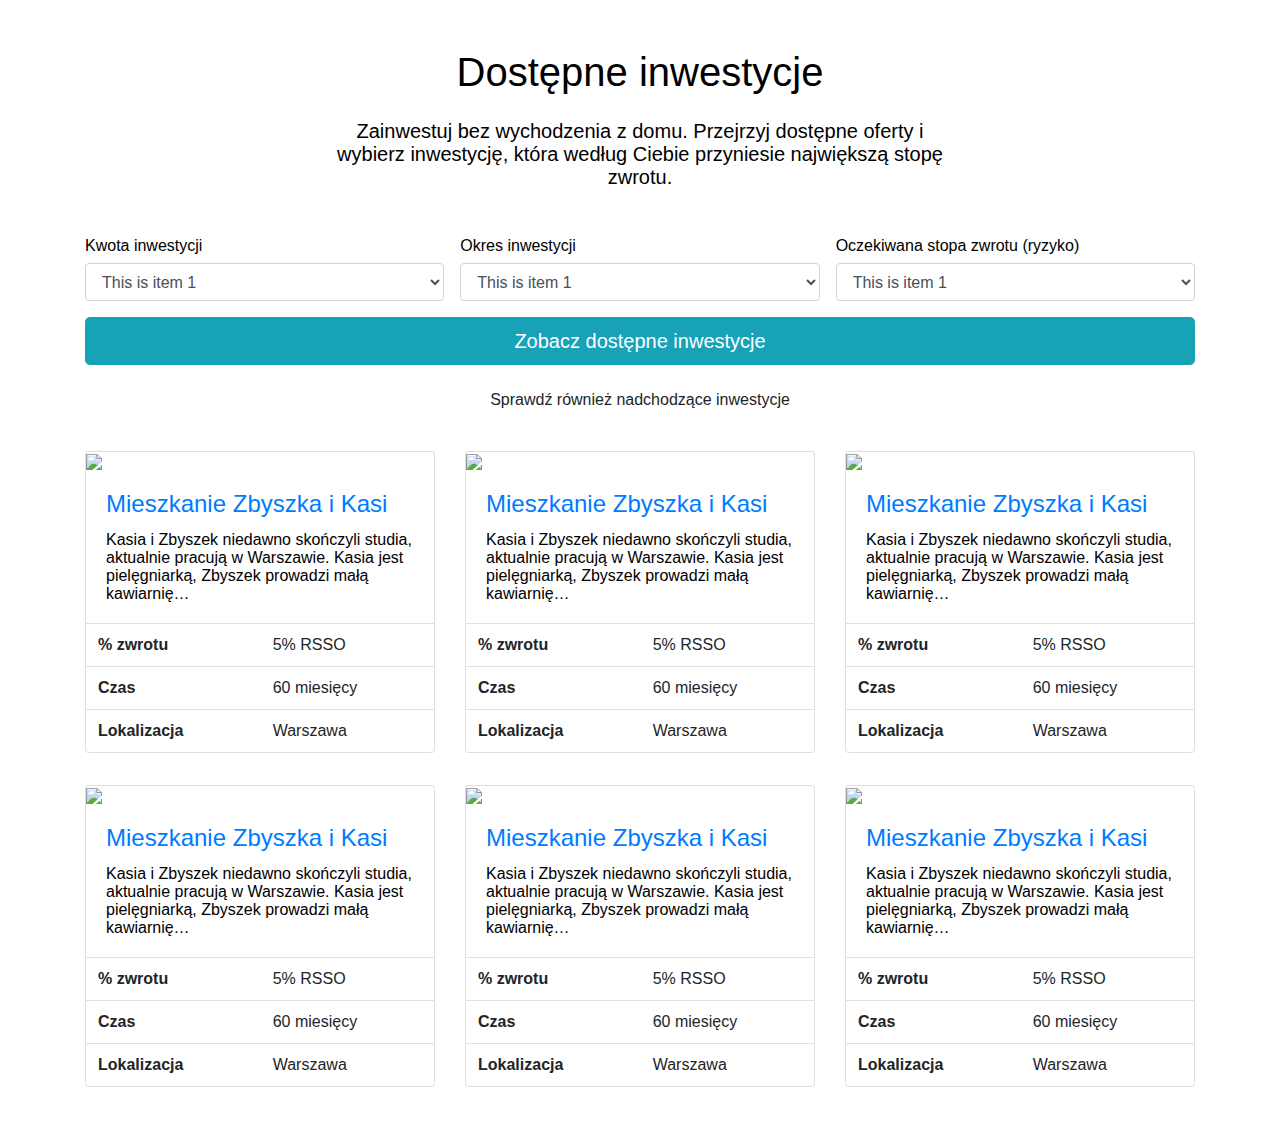
==== index.html @ d5857db8 "Update" ====
<!DOCTYPE html>
<html class="bg-light" lang="en">

<head>
    <meta charset="utf-8">
    <meta name="viewport" content="width=device-width, initial-scale=1.0, shrink-to-fit=no">
    <title>HouseMarket</title>
    <link rel="stylesheet" href="assets/bootstrap/css/bootstrap.min.css?h=53a3e8cd55575d0d4dd737bfaacb1d0a">
    <link rel="stylesheet" href="assets/fonts/fontawesome-all.min.css?h=37efe7e508357f382d0a5b2b73cd47ee">
    <link rel="stylesheet" href="assets/css/page.compiled.css?h=b4d4c89ed618af8d8d4192ed8d9b89f8">
</head>

<body class="bg-transparent m-0">
    <main>
        <div class="py-5 bg-white">
            <div class="container">
                <div class="mb-5">
                    <div class="row justify-content-center">
                        <div class="col-7">
                            <h1 class="text-center mb-4">Dostępne inwestycje</h1>
                            <p class="lead text-center mb-0">Zainwestuj bez wychodzenia z domu. Przejrzyj dostępne oferty i wybierz inwestycję, która według Ciebie przyniesie największą stopę zwrotu.<br></p>
                        </div>
                    </div>
                </div>
                <form>
                    <div class="form-row m-n2">
                        <div class="col p-2"><label>Kwota inwestycji</label><select class="form-control">
                                <optgroup label="This is a group">
                                    <option value="12" selected="">This is item 1</option>
                                    <option value="13">This is item 2</option>
                                    <option value="14">This is item 3</option>
                                </optgroup>
                            </select></div>
                        <div class="col p-2"><label>Okres inwestycji</label><select class="form-control">
                                <optgroup label="This is a group">
                                    <option value="12" selected="">This is item 1</option>
                                    <option value="13">This is item 2</option>
                                    <option value="14">This is item 3</option>
                                </optgroup>
                            </select></div>
                        <div class="col p-2"><label>Oczekiwana stopa zwrotu (ryzyko)</label><select class="form-control">
                                <optgroup label="This is a group">
                                    <option value="12" selected="">This is item 1</option>
                                    <option value="13">This is item 2</option>
                                    <option value="14">This is item 3</option>
                                </optgroup>
                            </select></div>
                        <div class="col-12 p-2"><button class="btn btn-info btn-block btn-lg" type="button">Zobacz dostępne inwestycje</button></div>
                        <div class="col-12 p-2"><button class="btn btn-block" type="button">Sprawdź również nadchodzące inwestycje</button></div>
                    </div>
                </form>
                <div class="mt-4">
                    <div class="row my-n3">
                        <div class="col-4 py-3">
                            <div class="card">
                                <div><img class="img-fluid" src="https://housemarket.com.pl/wp-content/uploads/2022/03/pexels-vecislavas-popa-1571453-scaled.jpg"></div>
                                <div class="card-body">
                                    <h4 class="card-title"><a href="content.html">Mieszkanie Zbyszka i Kasi</a></h4>
                                    <p class="card-text">Kasia i Zbyszek niedawno skończyli studia, aktualnie pracują w Warszawie. Kasia jest pielęgniarką, Zbyszek prowadzi małą kawiarnię…<br></p>
                                </div>
                                <div>
                                    <table class="table mb-0">
                                        <tbody>
                                            <tr>
                                                <th>% zwrotu</th>
                                                <td>5% RSSO</td>
                                            </tr>
                                            <tr>
                                                <th>Czas</th>
                                                <td>60 miesięcy</td>
                                            </tr>
                                            <tr>
                                                <th>Lokalizacja</th>
                                                <td>Warszawa</td>
                                            </tr>
                                        </tbody>
                                    </table>
                                </div>
                            </div>
                        </div>
                        <div class="col-4 py-3">
                            <div class="card">
                                <div><img class="img-fluid" src="https://housemarket.com.pl/wp-content/uploads/2022/03/pexels-vecislavas-popa-1571453-scaled.jpg"></div>
                                <div class="card-body">
                                    <h4 class="card-title"><a href="content.html">Mieszkanie Zbyszka i Kasi</a></h4>
                                    <p class="card-text">Kasia i Zbyszek niedawno skończyli studia, aktualnie pracują w Warszawie. Kasia jest pielęgniarką, Zbyszek prowadzi małą kawiarnię…<br></p>
                                </div>
                                <div>
                                    <table class="table mb-0">
                                        <tbody>
                                            <tr>
                                                <th>% zwrotu</th>
                                                <td>5% RSSO</td>
                                            </tr>
                                            <tr>
                                                <th>Czas</th>
                                                <td>60 miesięcy</td>
                                            </tr>
                                            <tr>
                                                <th>Lokalizacja</th>
                                                <td>Warszawa</td>
                                            </tr>
                                        </tbody>
                                    </table>
                                </div>
                            </div>
                        </div>
                        <div class="col-4 py-3">
                            <div class="card">
                                <div><img class="img-fluid" src="https://housemarket.com.pl/wp-content/uploads/2022/03/pexels-vecislavas-popa-1571453-scaled.jpg"></div>
                                <div class="card-body">
                                    <h4 class="card-title"><a href="content.html">Mieszkanie Zbyszka i Kasi</a></h4>
                                    <p class="card-text">Kasia i Zbyszek niedawno skończyli studia, aktualnie pracują w Warszawie. Kasia jest pielęgniarką, Zbyszek prowadzi małą kawiarnię…<br></p>
                                </div>
                                <div>
                                    <table class="table mb-0">
                                        <tbody>
                                            <tr>
                                                <th>% zwrotu</th>
                                                <td>5% RSSO</td>
                                            </tr>
                                            <tr>
                                                <th>Czas</th>
                                                <td>60 miesięcy</td>
                                            </tr>
                                            <tr>
                                                <th>Lokalizacja</th>
                                                <td>Warszawa</td>
                                            </tr>
                                        </tbody>
                                    </table>
                                </div>
                            </div>
                        </div>
                        <div class="col-4 py-3">
                            <div class="card">
                                <div><img class="img-fluid" src="https://housemarket.com.pl/wp-content/uploads/2022/03/pexels-vecislavas-popa-1571453-scaled.jpg"></div>
                                <div class="card-body">
                                    <h4 class="card-title"><a href="content.html">Mieszkanie Zbyszka i Kasi</a></h4>
                                    <p class="card-text">Kasia i Zbyszek niedawno skończyli studia, aktualnie pracują w Warszawie. Kasia jest pielęgniarką, Zbyszek prowadzi małą kawiarnię…<br></p>
                                </div>
                                <div>
                                    <table class="table mb-0">
                                        <tbody>
                                            <tr>
                                                <th>% zwrotu</th>
                                                <td>5% RSSO</td>
                                            </tr>
                                            <tr>
                                                <th>Czas</th>
                                                <td>60 miesięcy</td>
                                            </tr>
                                            <tr>
                                                <th>Lokalizacja</th>
                                                <td>Warszawa</td>
                                            </tr>
                                        </tbody>
                                    </table>
                                </div>
                            </div>
                        </div>
                        <div class="col-4 py-3">
                            <div class="card">
                                <div><img class="img-fluid" src="https://housemarket.com.pl/wp-content/uploads/2022/03/pexels-vecislavas-popa-1571453-scaled.jpg"></div>
                                <div class="card-body">
                                    <h4 class="card-title"><a href="content.html">Mieszkanie Zbyszka i Kasi</a></h4>
                                    <p class="card-text">Kasia i Zbyszek niedawno skończyli studia, aktualnie pracują w Warszawie. Kasia jest pielęgniarką, Zbyszek prowadzi małą kawiarnię…<br></p>
                                </div>
                                <div>
                                    <table class="table mb-0">
                                        <tbody>
                                            <tr>
                                                <th>% zwrotu</th>
                                                <td>5% RSSO</td>
                                            </tr>
                                            <tr>
                                                <th>Czas</th>
                                                <td>60 miesięcy</td>
                                            </tr>
                                            <tr>
                                                <th>Lokalizacja</th>
                                                <td>Warszawa</td>
                                            </tr>
                                        </tbody>
                                    </table>
                                </div>
                            </div>
                        </div>
                        <div class="col-4 py-3">
                            <div class="card">
                                <div><img class="img-fluid" src="https://housemarket.com.pl/wp-content/uploads/2022/03/pexels-vecislavas-popa-1571453-scaled.jpg"></div>
                                <div class="card-body">
                                    <h4 class="card-title"><a href="content.html">Mieszkanie Zbyszka i Kasi</a></h4>
                                    <p class="card-text">Kasia i Zbyszek niedawno skończyli studia, aktualnie pracują w Warszawie. Kasia jest pielęgniarką, Zbyszek prowadzi małą kawiarnię…<br></p>
                                </div>
                                <div>
                                    <table class="table mb-0">
                                        <tbody>
                                            <tr>
                                                <th>% zwrotu</th>
                                                <td>5% RSSO</td>
                                            </tr>
                                            <tr>
                                                <th>Czas</th>
                                                <td>60 miesięcy</td>
                                            </tr>
                                            <tr>
                                                <th>Lokalizacja</th>
                                                <td>Warszawa</td>
                                            </tr>
                                        </tbody>
                                    </table>
                                </div>
                            </div>
                        </div>
                    </div>
                </div>
            </div>
        </div>
    </main>
    <script src="assets/js/jquery.min.js?h=84e399b8f2181ccd73394fdeddff1638"></script>
    <script src="assets/bootstrap/js/bootstrap.min.js?h=2504f2315ca47ea4d62e67e20a5551d7"></script>
</body>

</html>
---- assets/css/page.compiled.css ----
body {
  font-family: Nunito, sans-serif;
  background: white;
}

h1, h2, h3, h4, h5, h6,
.h1, .h2, .h3, .h4, .h5, .h6 {
  font-family: Rubik, sans-serif;
}
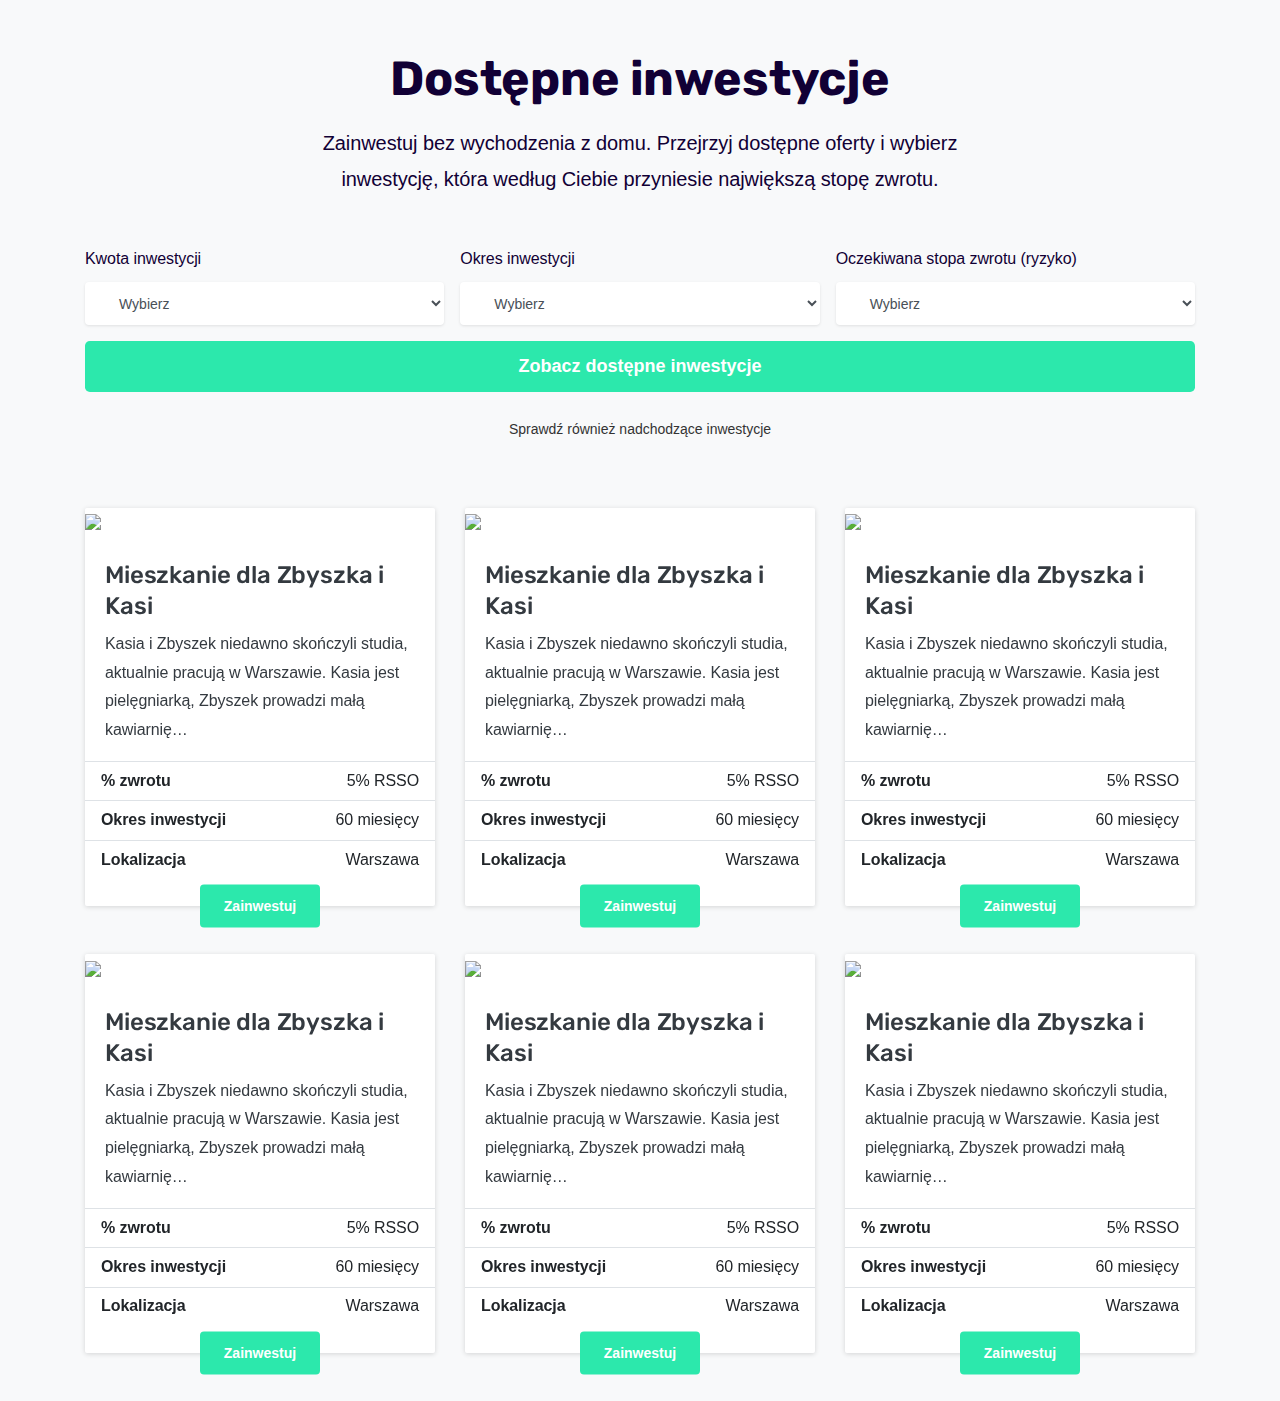
==== commit 19a3e547: "Update" ====
--- a/index.html
+++ b/index.html
@@ -6,210 +6,230 @@
     <meta name="viewport" content="width=device-width, initial-scale=1.0, shrink-to-fit=no">
     <title>HouseMarket</title>
     <link rel="stylesheet" href="assets/bootstrap/css/bootstrap.min.css?h=53a3e8cd55575d0d4dd737bfaacb1d0a">
+    <link rel="stylesheet" href="https://fonts.googleapis.com/css?family=Rubik:300,300i,400,400i,500,500i,600,600i,700,700i,800,800i,900,900i&amp;subset=latin-ext&amp;display=swap">
     <link rel="stylesheet" href="assets/fonts/fontawesome-all.min.css?h=37efe7e508357f382d0a5b2b73cd47ee">
+    <link rel="stylesheet" href="https://cdn.jsdelivr.net/npm/select2@4.1.0-rc.0/dist/css/select2.min.css">
+    <link rel="stylesheet" href="assets/css/overrides/select2.compiled.css?h=7a6507aa6169f1d8ff97fda0ec002e79">
     <link rel="stylesheet" href="assets/css/page.compiled.css?h=b4d4c89ed618af8d8d4192ed8d9b89f8">
+    <link rel="stylesheet" href="assets/css/pix-essentials-style-2.css?h=0f85f0551386c3fada2c430e18542e4b">
 </head>
 
 <body class="bg-transparent m-0">
     <main>
-        <div class="py-5 bg-white">
+        <div class="bg-light py-5">
             <div class="container">
                 <div class="mb-5">
                     <div class="row justify-content-center">
                         <div class="col-7">
-                            <h1 class="text-center mb-4">Dostępne inwestycje</h1>
+                            <h2 class="text-center mb-3"><strong>Dostępne inwestycje</strong></h2>
                             <p class="lead text-center mb-0">Zainwestuj bez wychodzenia z domu. Przejrzyj dostępne oferty i wybierz inwestycję, która według Ciebie przyniesie największą stopę zwrotu.<br></p>
                         </div>
                     </div>
                 </div>
                 <form>
                     <div class="form-row m-n2">
-                        <div class="col p-2"><label>Kwota inwestycji</label><select class="form-control">
-                                <optgroup label="This is a group">
-                                    <option value="12" selected="">This is item 1</option>
-                                    <option value="13">This is item 2</option>
-                                    <option value="14">This is item 3</option>
-                                </optgroup>
+                        <div class="col p-2"><label>Kwota inwestycji</label><select class="form-control select2">
+                                <option value="">Wybierz</option>
+                                <option value="do-1000">Do 1000 PLN</option>
+                                <option value="do-10000">Do 10.000 PLN</option>
+                                <option value="do-100000">Do 100.000 PLN</option>
+                                <option value="nad-100000">Powyżej 100.000 PLN</option>
                             </select></div>
-                        <div class="col p-2"><label>Okres inwestycji</label><select class="form-control">
-                                <optgroup label="This is a group">
-                                    <option value="12" selected="">This is item 1</option>
-                                    <option value="13">This is item 2</option>
-                                    <option value="14">This is item 3</option>
-                                </optgroup>
+                        <div class="col p-2"><label>Okres inwestycji</label><select class="form-control select2">
+                                <option value="">Wybierz</option>
+                                <option value="0.5">Do pół roku</option>
+                                <option value="">Do 2 lat</option>
+                                <option value="5">Do 5 lat</option>
                             </select></div>
-                        <div class="col p-2"><label>Oczekiwana stopa zwrotu (ryzyko)</label><select class="form-control">
-                                <optgroup label="This is a group">
-                                    <option value="12" selected="">This is item 1</option>
-                                    <option value="13">This is item 2</option>
-                                    <option value="14">This is item 3</option>
-                                </optgroup>
+                        <div class="col p-2"><label>Oczekiwana stopa zwrotu (ryzyko)</label><select class="form-control select2">
+                                <option value="">Wybierz</option>
+                                <option value="2">~ 2% RSSO niskie ryzyko</option>
+                                <option value="5">~ 5% RSSO średnie ryzyko</option>
+                                <option value="">~ 10% + RSSO wysokie ryzyko</option>
                             </select></div>
-                        <div class="col-12 p-2"><button class="btn btn-info btn-block btn-lg" type="button">Zobacz dostępne inwestycje</button></div>
-                        <div class="col-12 p-2"><button class="btn btn-block" type="button">Sprawdź również nadchodzące inwestycje</button></div>
+                        <div class="col-12 p-2"><button class="btn btn-primary btn-block btn-lg" type="button"><strong>Zobacz dostępne inwestycje</strong></button></div>
+                        <div class="col-12 p-2"><button class="btn btn-link btn-block" type="button">Sprawdź również nadchodzące inwestycje</button></div>
                     </div>
                 </form>
-                <div class="mt-4">
-                    <div class="row my-n3">
-                        <div class="col-4 py-3">
-                            <div class="card">
-                                <div><img class="img-fluid" src="https://housemarket.com.pl/wp-content/uploads/2022/03/pexels-vecislavas-popa-1571453-scaled.jpg"></div>
-                                <div class="card-body">
-                                    <h4 class="card-title"><a href="content.html">Mieszkanie Zbyszka i Kasi</a></h4>
-                                    <p class="card-text">Kasia i Zbyszek niedawno skończyli studia, aktualnie pracują w Warszawie. Kasia jest pielęgniarką, Zbyszek prowadzi małą kawiarnię…<br></p>
-                                </div>
-                                <div>
-                                    <table class="table mb-0">
-                                        <tbody>
-                                            <tr>
-                                                <th>% zwrotu</th>
-                                                <td>5% RSSO</td>
-                                            </tr>
-                                            <tr>
-                                                <th>Czas</th>
-                                                <td>60 miesięcy</td>
-                                            </tr>
-                                            <tr>
-                                                <th>Lokalizacja</th>
-                                                <td>Warszawa</td>
-                                            </tr>
-                                        </tbody>
-                                    </table>
-                                </div>
-                            </div>
-                        </div>
-                        <div class="col-4 py-3">
-                            <div class="card">
-                                <div><img class="img-fluid" src="https://housemarket.com.pl/wp-content/uploads/2022/03/pexels-vecislavas-popa-1571453-scaled.jpg"></div>
-                                <div class="card-body">
-                                    <h4 class="card-title"><a href="content.html">Mieszkanie Zbyszka i Kasi</a></h4>
-                                    <p class="card-text">Kasia i Zbyszek niedawno skończyli studia, aktualnie pracują w Warszawie. Kasia jest pielęgniarką, Zbyszek prowadzi małą kawiarnię…<br></p>
-                                </div>
-                                <div>
-                                    <table class="table mb-0">
-                                        <tbody>
-                                            <tr>
-                                                <th>% zwrotu</th>
-                                                <td>5% RSSO</td>
-                                            </tr>
-                                            <tr>
-                                                <th>Czas</th>
-                                                <td>60 miesięcy</td>
-                                            </tr>
-                                            <tr>
-                                                <th>Lokalizacja</th>
-                                                <td>Warszawa</td>
-                                            </tr>
-                                        </tbody>
-                                    </table>
-                                </div>
-                            </div>
-                        </div>
-                        <div class="col-4 py-3">
-                            <div class="card">
-                                <div><img class="img-fluid" src="https://housemarket.com.pl/wp-content/uploads/2022/03/pexels-vecislavas-popa-1571453-scaled.jpg"></div>
-                                <div class="card-body">
-                                    <h4 class="card-title"><a href="content.html">Mieszkanie Zbyszka i Kasi</a></h4>
-                                    <p class="card-text">Kasia i Zbyszek niedawno skończyli studia, aktualnie pracują w Warszawie. Kasia jest pielęgniarką, Zbyszek prowadzi małą kawiarnię…<br></p>
-                                </div>
-                                <div>
-                                    <table class="table mb-0">
-                                        <tbody>
-                                            <tr>
-                                                <th>% zwrotu</th>
-                                                <td>5% RSSO</td>
-                                            </tr>
-                                            <tr>
-                                                <th>Czas</th>
-                                                <td>60 miesięcy</td>
-                                            </tr>
-                                            <tr>
-                                                <th>Lokalizacja</th>
-                                                <td>Warszawa</td>
-                                            </tr>
-                                        </tbody>
-                                    </table>
-                                </div>
-                            </div>
-                        </div>
-                        <div class="col-4 py-3">
-                            <div class="card">
-                                <div><img class="img-fluid" src="https://housemarket.com.pl/wp-content/uploads/2022/03/pexels-vecislavas-popa-1571453-scaled.jpg"></div>
-                                <div class="card-body">
-                                    <h4 class="card-title"><a href="content.html">Mieszkanie Zbyszka i Kasi</a></h4>
-                                    <p class="card-text">Kasia i Zbyszek niedawno skończyli studia, aktualnie pracują w Warszawie. Kasia jest pielęgniarką, Zbyszek prowadzi małą kawiarnię…<br></p>
-                                </div>
-                                <div>
-                                    <table class="table mb-0">
-                                        <tbody>
-                                            <tr>
-                                                <th>% zwrotu</th>
-                                                <td>5% RSSO</td>
-                                            </tr>
-                                            <tr>
-                                                <th>Czas</th>
-                                                <td>60 miesięcy</td>
-                                            </tr>
-                                            <tr>
-                                                <th>Lokalizacja</th>
-                                                <td>Warszawa</td>
-                                            </tr>
-                                        </tbody>
-                                    </table>
-                                </div>
-                            </div>
-                        </div>
-                        <div class="col-4 py-3">
-                            <div class="card">
-                                <div><img class="img-fluid" src="https://housemarket.com.pl/wp-content/uploads/2022/03/pexels-vecislavas-popa-1571453-scaled.jpg"></div>
-                                <div class="card-body">
-                                    <h4 class="card-title"><a href="content.html">Mieszkanie Zbyszka i Kasi</a></h4>
-                                    <p class="card-text">Kasia i Zbyszek niedawno skończyli studia, aktualnie pracują w Warszawie. Kasia jest pielęgniarką, Zbyszek prowadzi małą kawiarnię…<br></p>
-                                </div>
-                                <div>
-                                    <table class="table mb-0">
-                                        <tbody>
-                                            <tr>
-                                                <th>% zwrotu</th>
-                                                <td>5% RSSO</td>
-                                            </tr>
-                                            <tr>
-                                                <th>Czas</th>
-                                                <td>60 miesięcy</td>
-                                            </tr>
-                                            <tr>
-                                                <th>Lokalizacja</th>
-                                                <td>Warszawa</td>
-                                            </tr>
-                                        </tbody>
-                                    </table>
-                                </div>
-                            </div>
-                        </div>
-                        <div class="col-4 py-3">
-                            <div class="card">
-                                <div><img class="img-fluid" src="https://housemarket.com.pl/wp-content/uploads/2022/03/pexels-vecislavas-popa-1571453-scaled.jpg"></div>
-                                <div class="card-body">
-                                    <h4 class="card-title"><a href="content.html">Mieszkanie Zbyszka i Kasi</a></h4>
-                                    <p class="card-text">Kasia i Zbyszek niedawno skończyli studia, aktualnie pracują w Warszawie. Kasia jest pielęgniarką, Zbyszek prowadzi małą kawiarnię…<br></p>
-                                </div>
-                                <div>
-                                    <table class="table mb-0">
-                                        <tbody>
-                                            <tr>
-                                                <th>% zwrotu</th>
-                                                <td>5% RSSO</td>
-                                            </tr>
-                                            <tr>
-                                                <th>Czas</th>
-                                                <td>60 miesięcy</td>
-                                            </tr>
-                                            <tr>
-                                                <th>Lokalizacja</th>
-                                                <td>Warszawa</td>
-                                            </tr>
-                                        </tbody>
-                                    </table>
+                <div class="mt-5">
+                    <div class="row my-n4">
+                        <div class="col-12 col-md-6 col-xl-4 py-4">
+                            <div class="card bg-white shadow-sm rounded">
+                                <div><img class="img-fluid" src="https://housemarket.com.pl/wp-content/uploads/2022/03/pexels-vecislavas-popa-1571453-scaled.jpg"></div>
+                                <div class="card-body pt-4 pb-3">
+                                    <h5 class="card-title mb-2"><a class="text-dark" href="content.html">Mieszkanie dla Zbyszka i Kasi</a></h5>
+                                    <p class="text-dark card-text card-text">Kasia i Zbyszek niedawno skończyli studia, aktualnie pracują w Warszawie. Kasia jest pielęgniarką, Zbyszek prowadzi małą kawiarnię…<br></p>
+                                </div>
+                                <div>
+                                    <table class="table table-sm mb-0">
+                                        <tbody>
+                                            <tr>
+                                                <th class="pl-3">% zwrotu</th>
+                                                <td class="text-right pr-3">5% RSSO</td>
+                                            </tr>
+                                            <tr>
+                                                <th class="pl-3">Okres inwestycji</th>
+                                                <td class="text-right pr-3">60 miesięcy</td>
+                                            </tr>
+                                            <tr>
+                                                <th class="pl-3">Lokalizacja</th>
+                                                <td class="text-right pr-3">Warszawa</td>
+                                            </tr>
+                                        </tbody>
+                                    </table>
+                                </div>
+                                <div class="card-footer bg-transparent px-3 py-0 mt-n3">
+                                    <div class="d-flex justify-content-center" style="transform: translateY(50%);"><button class="btn btn-primary mr-0 px-4" type="button"><strong>Zainwestuj</strong></button></div>
+                                </div>
+                            </div>
+                        </div>
+                        <div class="col-12 col-md-6 col-xl-4 py-4">
+                            <div class="card bg-white shadow-sm rounded">
+                                <div><img class="img-fluid" src="https://housemarket.com.pl/wp-content/uploads/2022/03/pexels-vecislavas-popa-1571453-scaled.jpg"></div>
+                                <div class="card-body pt-4 pb-3">
+                                    <h5 class="card-title mb-2"><a class="text-dark" href="content.html">Mieszkanie dla Zbyszka i Kasi</a></h5>
+                                    <p class="text-dark card-text card-text">Kasia i Zbyszek niedawno skończyli studia, aktualnie pracują w Warszawie. Kasia jest pielęgniarką, Zbyszek prowadzi małą kawiarnię…<br></p>
+                                </div>
+                                <div>
+                                    <table class="table table-sm mb-0">
+                                        <tbody>
+                                            <tr>
+                                                <th class="pl-3">% zwrotu</th>
+                                                <td class="text-right pr-3">5% RSSO</td>
+                                            </tr>
+                                            <tr>
+                                                <th class="pl-3">Okres inwestycji</th>
+                                                <td class="text-right pr-3">60 miesięcy</td>
+                                            </tr>
+                                            <tr>
+                                                <th class="pl-3">Lokalizacja</th>
+                                                <td class="text-right pr-3">Warszawa</td>
+                                            </tr>
+                                        </tbody>
+                                    </table>
+                                </div>
+                                <div class="card-footer bg-transparent px-3 py-0 mt-n3">
+                                    <div class="d-flex justify-content-center" style="transform: translateY(50%);"><button class="btn btn-primary mr-0 px-4" type="button"><strong>Zainwestuj</strong></button></div>
+                                </div>
+                            </div>
+                        </div>
+                        <div class="col-12 col-md-6 col-xl-4 py-4">
+                            <div class="card bg-white shadow-sm rounded">
+                                <div><img class="img-fluid" src="https://housemarket.com.pl/wp-content/uploads/2022/03/pexels-vecislavas-popa-1571453-scaled.jpg"></div>
+                                <div class="card-body pt-4 pb-3">
+                                    <h5 class="card-title mb-2"><a class="text-dark" href="content.html">Mieszkanie dla Zbyszka i Kasi</a></h5>
+                                    <p class="text-dark card-text card-text">Kasia i Zbyszek niedawno skończyli studia, aktualnie pracują w Warszawie. Kasia jest pielęgniarką, Zbyszek prowadzi małą kawiarnię…<br></p>
+                                </div>
+                                <div>
+                                    <table class="table table-sm mb-0">
+                                        <tbody>
+                                            <tr>
+                                                <th class="pl-3">% zwrotu</th>
+                                                <td class="text-right pr-3">5% RSSO</td>
+                                            </tr>
+                                            <tr>
+                                                <th class="pl-3">Okres inwestycji</th>
+                                                <td class="text-right pr-3">60 miesięcy</td>
+                                            </tr>
+                                            <tr>
+                                                <th class="pl-3">Lokalizacja</th>
+                                                <td class="text-right pr-3">Warszawa</td>
+                                            </tr>
+                                        </tbody>
+                                    </table>
+                                </div>
+                                <div class="card-footer bg-transparent px-3 py-0 mt-n3">
+                                    <div class="d-flex justify-content-center" style="transform: translateY(50%);"><button class="btn btn-primary mr-0 px-4" type="button"><strong>Zainwestuj</strong></button></div>
+                                </div>
+                            </div>
+                        </div>
+                        <div class="col-12 col-md-6 col-xl-4 py-4">
+                            <div class="card bg-white shadow-sm rounded">
+                                <div><img class="img-fluid" src="https://housemarket.com.pl/wp-content/uploads/2022/03/pexels-vecislavas-popa-1571453-scaled.jpg"></div>
+                                <div class="card-body pt-4 pb-3">
+                                    <h5 class="card-title mb-2"><a class="text-dark" href="content.html">Mieszkanie dla Zbyszka i Kasi</a></h5>
+                                    <p class="text-dark card-text card-text">Kasia i Zbyszek niedawno skończyli studia, aktualnie pracują w Warszawie. Kasia jest pielęgniarką, Zbyszek prowadzi małą kawiarnię…<br></p>
+                                </div>
+                                <div>
+                                    <table class="table table-sm mb-0">
+                                        <tbody>
+                                            <tr>
+                                                <th class="pl-3">% zwrotu</th>
+                                                <td class="text-right pr-3">5% RSSO</td>
+                                            </tr>
+                                            <tr>
+                                                <th class="pl-3">Okres inwestycji</th>
+                                                <td class="text-right pr-3">60 miesięcy</td>
+                                            </tr>
+                                            <tr>
+                                                <th class="pl-3">Lokalizacja</th>
+                                                <td class="text-right pr-3">Warszawa</td>
+                                            </tr>
+                                        </tbody>
+                                    </table>
+                                </div>
+                                <div class="card-footer bg-transparent px-3 py-0 mt-n3">
+                                    <div class="d-flex justify-content-center" style="transform: translateY(50%);"><button class="btn btn-primary mr-0 px-4" type="button"><strong>Zainwestuj</strong></button></div>
+                                </div>
+                            </div>
+                        </div>
+                        <div class="col-12 col-md-6 col-xl-4 py-4">
+                            <div class="card bg-white shadow-sm rounded">
+                                <div><img class="img-fluid" src="https://housemarket.com.pl/wp-content/uploads/2022/03/pexels-vecislavas-popa-1571453-scaled.jpg"></div>
+                                <div class="card-body pt-4 pb-3">
+                                    <h5 class="card-title mb-2"><a class="text-dark" href="content.html">Mieszkanie dla Zbyszka i Kasi</a></h5>
+                                    <p class="text-dark card-text card-text">Kasia i Zbyszek niedawno skończyli studia, aktualnie pracują w Warszawie. Kasia jest pielęgniarką, Zbyszek prowadzi małą kawiarnię…<br></p>
+                                </div>
+                                <div>
+                                    <table class="table table-sm mb-0">
+                                        <tbody>
+                                            <tr>
+                                                <th class="pl-3">% zwrotu</th>
+                                                <td class="text-right pr-3">5% RSSO</td>
+                                            </tr>
+                                            <tr>
+                                                <th class="pl-3">Okres inwestycji</th>
+                                                <td class="text-right pr-3">60 miesięcy</td>
+                                            </tr>
+                                            <tr>
+                                                <th class="pl-3">Lokalizacja</th>
+                                                <td class="text-right pr-3">Warszawa</td>
+                                            </tr>
+                                        </tbody>
+                                    </table>
+                                </div>
+                                <div class="card-footer bg-transparent px-3 py-0 mt-n3">
+                                    <div class="d-flex justify-content-center" style="transform: translateY(50%);"><button class="btn btn-primary mr-0 px-4" type="button"><strong>Zainwestuj</strong></button></div>
+                                </div>
+                            </div>
+                        </div>
+                        <div class="col-12 col-md-6 col-xl-4 py-4">
+                            <div class="card bg-white shadow-sm rounded">
+                                <div><img class="img-fluid" src="https://housemarket.com.pl/wp-content/uploads/2022/03/pexels-vecislavas-popa-1571453-scaled.jpg"></div>
+                                <div class="card-body pt-4 pb-3">
+                                    <h5 class="card-title mb-2"><a class="text-dark" href="content.html">Mieszkanie dla Zbyszka i Kasi</a></h5>
+                                    <p class="text-dark card-text card-text">Kasia i Zbyszek niedawno skończyli studia, aktualnie pracują w Warszawie. Kasia jest pielęgniarką, Zbyszek prowadzi małą kawiarnię…<br></p>
+                                </div>
+                                <div>
+                                    <table class="table table-sm mb-0">
+                                        <tbody>
+                                            <tr>
+                                                <th class="pl-3">% zwrotu</th>
+                                                <td class="text-right pr-3">5% RSSO</td>
+                                            </tr>
+                                            <tr>
+                                                <th class="pl-3">Okres inwestycji</th>
+                                                <td class="text-right pr-3">60 miesięcy</td>
+                                            </tr>
+                                            <tr>
+                                                <th class="pl-3">Lokalizacja</th>
+                                                <td class="text-right pr-3">Warszawa</td>
+                                            </tr>
+                                        </tbody>
+                                    </table>
+                                </div>
+                                <div class="card-footer bg-transparent px-3 py-0 mt-n3">
+                                    <div class="d-flex justify-content-center" style="transform: translateY(50%);"><button class="btn btn-primary mr-0 px-4" type="button"><strong>Zainwestuj</strong></button></div>
                                 </div>
                             </div>
                         </div>
@@ -220,6 +240,8 @@
     </main>
     <script src="assets/js/jquery.min.js?h=84e399b8f2181ccd73394fdeddff1638"></script>
     <script src="assets/bootstrap/js/bootstrap.min.js?h=2504f2315ca47ea4d62e67e20a5551d7"></script>
+    <script src="https://cdn.jsdelivr.net/npm/select2@4.1.0-rc.0/dist/js/select2.min.js"></script>
+    <script src="assets/js/libs/triggers/select2.js?h=783297d4cf63336b49d005229fc74ce4"></script>
 </body>
 
 </html>--- a/assets/css/overrides/select2.compiled.css
+++ b/assets/css/overrides/select2.compiled.css
@@ -0,0 +1,34 @@
+.select2-container .select2-selection--single {
+  display: block;
+  width: 100%;
+  height: calc(2.7rem + 0rem);
+  padding: 0.5625rem 1.125rem;
+  font-size: 0.875rem;
+  font-weight: 400;
+  line-height: 1.8;
+  color: #495057;
+  background-color: #fff;
+  background-clip: padding-box;
+  border: 0rem solid #ced4da;
+  border-radius: 0.25rem;
+  -webkit-transition: border-color 0.15s ease-in-out, box-shadow 0.15s ease-in-out;
+  transition: border-color 0.15s ease-in-out, box-shadow 0.15s ease-in-out;
+  box-shadow: 0 1px 3px 0 rgba(0, 0, 0, 0.1);
+}
+
+.select2-dropdown {
+  border: none;
+  border-radius: 0;
+  box-shadow: 0 1px 3px 0 rgba(0, 0, 0, 0.1);
+}
+
+.select2-container--default .select2-results__option--selected {
+  background: #F8F9FA;
+}
+.select2-container--default .select2-results__option--highlighted.select2-results__option--selectable {
+  background: #2CE8AC;
+}
+.select2-container--default .select2-selection--single .select2-selection__arrow {
+  top: 10px;
+  right: 7px;
+}--- a/assets/css/pix-essentials-style-2.css
+++ b/assets/css/pix-essentials-style-2.css
@@ -0,0 +1,21360 @@
+/* compiled by wp scssphp 1.5.2 on Thu, 10 Feb 2022 13:54:51 +0000 (0.834s) */
+
+.pix-m-5 {
+  margin: 5px !important;
+}
+
+.pix-mt-5, .pix-my-5 {
+  margin-top: 5px !important;
+}
+
+.pix-mr-5, .pix-mx-5 {
+  margin-right: 5px !important;
+}
+
+.pix-mb-5, .pix-my-5 {
+  margin-bottom: 5px !important;
+}
+
+.pix-ml-5, .pix-mx-5 {
+  margin-left: 5px !important;
+}
+
+.pix-m-10 {
+  margin: 10px !important;
+}
+
+.pix-mt-10, .pix-my-10 {
+  margin-top: 10px !important;
+}
+
+.pix-mr-10, .pix-mx-10 {
+  margin-right: 10px !important;
+}
+
+.pix-mb-10, .pix-my-10 {
+  margin-bottom: 10px !important;
+}
+
+.pix-ml-10, .pix-mx-10 {
+  margin-left: 10px !important;
+}
+
+.pix-m-15 {
+  margin: 15px !important;
+}
+
+.pix-mt-15, .pix-my-15 {
+  margin-top: 15px !important;
+}
+
+.pix-mr-15, .pix-mx-15 {
+  margin-right: 15px !important;
+}
+
+.pix-mb-15, .pix-my-15 {
+  margin-bottom: 15px !important;
+}
+
+.pix-ml-15, .pix-mx-15 {
+  margin-left: 15px !important;
+}
+
+.pix-m-20 {
+  margin: 20px !important;
+}
+
+.pix-mt-20, .pix-my-20 {
+  margin-top: 20px !important;
+}
+
+.pix-mr-20, .pix-mx-20 {
+  margin-right: 20px !important;
+}
+
+.pix-mb-20, .pix-my-20 {
+  margin-bottom: 20px !important;
+}
+
+.pix-ml-20, .pix-mx-20 {
+  margin-left: 20px !important;
+}
+
+.pix-m-25 {
+  margin: 25px !important;
+}
+
+.pix-mt-25, .pix-my-25 {
+  margin-top: 25px !important;
+}
+
+.pix-mr-25, .pix-mx-25 {
+  margin-right: 25px !important;
+}
+
+.pix-mb-25, .pix-my-25 {
+  margin-bottom: 25px !important;
+}
+
+.pix-ml-25, .pix-mx-25 {
+  margin-left: 25px !important;
+}
+
+.pix-m-30 {
+  margin: 30px !important;
+}
+
+.pix-mt-30, .pix-my-30 {
+  margin-top: 30px !important;
+}
+
+.pix-mr-30, .pix-mx-30 {
+  margin-right: 30px !important;
+}
+
+.pix-mb-30, .pix-my-30 {
+  margin-bottom: 30px !important;
+}
+
+.pix-ml-30, .pix-mx-30 {
+  margin-left: 30px !important;
+}
+
+.pix-m-35 {
+  margin: 35px !important;
+}
+
+.pix-mt-35, .pix-my-35 {
+  margin-top: 35px !important;
+}
+
+.pix-mr-35, .pix-mx-35 {
+  margin-right: 35px !important;
+}
+
+.pix-mb-35, .pix-my-35 {
+  margin-bottom: 35px !important;
+}
+
+.pix-ml-35, .pix-mx-35 {
+  margin-left: 35px !important;
+}
+
+.pix-m-40 {
+  margin: 40px !important;
+}
+
+.pix-mt-40, .pix-my-40 {
+  margin-top: 40px !important;
+}
+
+.pix-mr-40, .pix-mx-40 {
+  margin-right: 40px !important;
+}
+
+.pix-mb-40, .pix-my-40 {
+  margin-bottom: 40px !important;
+}
+
+.pix-ml-40, .pix-mx-40 {
+  margin-left: 40px !important;
+}
+
+.pix-m-45 {
+  margin: 45px !important;
+}
+
+.pix-mt-45, .pix-my-45 {
+  margin-top: 45px !important;
+}
+
+.pix-mr-45, .pix-mx-45 {
+  margin-right: 45px !important;
+}
+
+.pix-mb-45, .pix-my-45 {
+  margin-bottom: 45px !important;
+}
+
+.pix-ml-45, .pix-mx-45 {
+  margin-left: 45px !important;
+}
+
+.pix-m-50 {
+  margin: 50px !important;
+}
+
+.pix-mt-50, .pix-my-50 {
+  margin-top: 50px !important;
+}
+
+.pix-mr-50, .pix-mx-50 {
+  margin-right: 50px !important;
+}
+
+.pix-mb-50, .pix-my-50 {
+  margin-bottom: 50px !important;
+}
+
+.pix-ml-50, .pix-mx-50 {
+  margin-left: 50px !important;
+}
+
+.pix-m-60 {
+  margin: 60px !important;
+}
+
+.pix-mt-60, .pix-my-60 {
+  margin-top: 60px !important;
+}
+
+.pix-mr-60, .pix-mx-60 {
+  margin-right: 60px !important;
+}
+
+.pix-mb-60, .pix-my-60 {
+  margin-bottom: 60px !important;
+}
+
+.pix-ml-60, .pix-mx-60 {
+  margin-left: 60px !important;
+}
+
+.pix-m-70 {
+  margin: 70px !important;
+}
+
+.pix-mt-70, .pix-my-70 {
+  margin-top: 70px !important;
+}
+
+.pix-mr-70, .pix-mx-70 {
+  margin-right: 70px !important;
+}
+
+.pix-mb-70, .pix-my-70 {
+  margin-bottom: 70px !important;
+}
+
+.pix-ml-70, .pix-mx-70 {
+  margin-left: 70px !important;
+}
+
+.pix-m-80 {
+  margin: 80px !important;
+}
+
+.pix-mt-80, .pix-my-80 {
+  margin-top: 80px !important;
+}
+
+.pix-mr-80, .pix-mx-80 {
+  margin-right: 80px !important;
+}
+
+.pix-mb-80, .pix-my-80 {
+  margin-bottom: 80px !important;
+}
+
+.pix-ml-80, .pix-mx-80 {
+  margin-left: 80px !important;
+}
+
+.pix-m-90 {
+  margin: 90px !important;
+}
+
+.pix-mt-90, .pix-my-90 {
+  margin-top: 90px !important;
+}
+
+.pix-mr-90, .pix-mx-90 {
+  margin-right: 90px !important;
+}
+
+.pix-mb-90, .pix-my-90 {
+  margin-bottom: 90px !important;
+}
+
+.pix-ml-90, .pix-mx-90 {
+  margin-left: 90px !important;
+}
+
+.pix-m-100 {
+  margin: 100px !important;
+}
+
+.pix-mt-100, .pix-my-100 {
+  margin-top: 100px !important;
+}
+
+.pix-mr-100, .pix-mx-100 {
+  margin-right: 100px !important;
+}
+
+.pix-mb-100, .pix-my-100 {
+  margin-bottom: 100px !important;
+}
+
+.pix-ml-100, .pix-mx-100 {
+  margin-left: 100px !important;
+}
+
+.pix-m-120 {
+  margin: 120px !important;
+}
+
+.pix-mt-120, .pix-my-120 {
+  margin-top: 120px !important;
+}
+
+.pix-mr-120, .pix-mx-120 {
+  margin-right: 120px !important;
+}
+
+.pix-mb-120, .pix-my-120 {
+  margin-bottom: 120px !important;
+}
+
+.pix-ml-120, .pix-mx-120 {
+  margin-left: 120px !important;
+}
+
+.pix-m-130 {
+  margin: 130px !important;
+}
+
+.pix-mt-130, .pix-my-130 {
+  margin-top: 130px !important;
+}
+
+.pix-mr-130, .pix-mx-130 {
+  margin-right: 130px !important;
+}
+
+.pix-mb-130, .pix-my-130 {
+  margin-bottom: 130px !important;
+}
+
+.pix-ml-130, .pix-mx-130 {
+  margin-left: 130px !important;
+}
+
+.pix-m-150 {
+  margin: 150px !important;
+}
+
+.pix-mt-150, .pix-my-150 {
+  margin-top: 150px !important;
+}
+
+.pix-mr-150, .pix-mx-150 {
+  margin-right: 150px !important;
+}
+
+.pix-mb-150, .pix-my-150 {
+  margin-bottom: 150px !important;
+}
+
+.pix-ml-150, .pix-mx-150 {
+  margin-left: 150px !important;
+}
+
+.pix-m-200 {
+  margin: 200px !important;
+}
+
+.pix-mt-200, .pix-my-200 {
+  margin-top: 200px !important;
+}
+
+.pix-mr-200, .pix-mx-200 {
+  margin-right: 200px !important;
+}
+
+.pix-mb-200, .pix-my-200 {
+  margin-bottom: 200px !important;
+}
+
+.pix-ml-200, .pix-mx-200 {
+  margin-left: 200px !important;
+}
+
+.pix-m-300 {
+  margin: 300px !important;
+}
+
+.pix-mt-300, .pix-my-300 {
+  margin-top: 300px !important;
+}
+
+.pix-mr-300, .pix-mx-300 {
+  margin-right: 300px !important;
+}
+
+.pix-mb-300, .pix-my-300 {
+  margin-bottom: 300px !important;
+}
+
+.pix-ml-300, .pix-mx-300 {
+  margin-left: 300px !important;
+}
+
+.pix-m-400 {
+  margin: 400px !important;
+}
+
+.pix-mt-400, .pix-my-400 {
+  margin-top: 400px !important;
+}
+
+.pix-mr-400, .pix-mx-400 {
+  margin-right: 400px !important;
+}
+
+.pix-mb-400, .pix-my-400 {
+  margin-bottom: 400px !important;
+}
+
+.pix-ml-400, .pix-mx-400 {
+  margin-left: 400px !important;
+}
+
+.pix-p-5 {
+  padding: 5px !important;
+}
+
+.pix-pt-5, .pix-py-5 {
+  padding-top: 5px !important;
+}
+
+.pix-pr-5, .pix-px-5 {
+  padding-right: 5px !important;
+}
+
+.pix-pb-5, .pix-py-5 {
+  padding-bottom: 5px !important;
+}
+
+.pix-pl-5, .pix-px-5 {
+  padding-left: 5px !important;
+}
+
+.pix-p-10 {
+  padding: 10px !important;
+}
+
+.pix-pt-10, .pix-py-10 {
+  padding-top: 10px !important;
+}
+
+.pix-pr-10, .pix-px-10 {
+  padding-right: 10px !important;
+}
+
+.pix-pb-10, .pix-py-10 {
+  padding-bottom: 10px !important;
+}
+
+.pix-pl-10, .pix-px-10 {
+  padding-left: 10px !important;
+}
+
+.pix-p-15 {
+  padding: 15px !important;
+}
+
+.pix-pt-15, .pix-py-15 {
+  padding-top: 15px !important;
+}
+
+.pix-pr-15, .pix-px-15 {
+  padding-right: 15px !important;
+}
+
+.pix-pb-15, .pix-py-15 {
+  padding-bottom: 15px !important;
+}
+
+.pix-pl-15, .pix-px-15 {
+  padding-left: 15px !important;
+}
+
+.pix-p-20 {
+  padding: 20px !important;
+}
+
+.pix-pt-20, .pix-py-20 {
+  padding-top: 20px !important;
+}
+
+.pix-pr-20, .pix-px-20 {
+  padding-right: 20px !important;
+}
+
+.pix-pb-20, .pix-py-20 {
+  padding-bottom: 20px !important;
+}
+
+.pix-pl-20, .pix-px-20 {
+  padding-left: 20px !important;
+}
+
+.pix-p-25 {
+  padding: 25px !important;
+}
+
+.pix-pt-25, .pix-py-25 {
+  padding-top: 25px !important;
+}
+
+.pix-pr-25, .pix-px-25 {
+  padding-right: 25px !important;
+}
+
+.pix-pb-25, .pix-py-25 {
+  padding-bottom: 25px !important;
+}
+
+.pix-pl-25, .pix-px-25 {
+  padding-left: 25px !important;
+}
+
+.pix-p-30 {
+  padding: 30px !important;
+}
+
+.pix-pt-30, .pix-py-30 {
+  padding-top: 30px !important;
+}
+
+.pix-pr-30, .pix-px-30 {
+  padding-right: 30px !important;
+}
+
+.pix-pb-30, .pix-py-30 {
+  padding-bottom: 30px !important;
+}
+
+.pix-pl-30, .pix-px-30 {
+  padding-left: 30px !important;
+}
+
+.pix-p-35 {
+  padding: 35px !important;
+}
+
+.pix-pt-35, .pix-py-35 {
+  padding-top: 35px !important;
+}
+
+.pix-pr-35, .pix-px-35 {
+  padding-right: 35px !important;
+}
+
+.pix-pb-35, .pix-py-35 {
+  padding-bottom: 35px !important;
+}
+
+.pix-pl-35, .pix-px-35 {
+  padding-left: 35px !important;
+}
+
+.pix-p-40 {
+  padding: 40px !important;
+}
+
+.pix-pt-40, .pix-py-40 {
+  padding-top: 40px !important;
+}
+
+.pix-pr-40, .pix-px-40 {
+  padding-right: 40px !important;
+}
+
+.pix-pb-40, .pix-py-40 {
+  padding-bottom: 40px !important;
+}
+
+.pix-pl-40, .pix-px-40 {
+  padding-left: 40px !important;
+}
+
+.pix-p-45 {
+  padding: 45px !important;
+}
+
+.pix-pt-45, .pix-py-45 {
+  padding-top: 45px !important;
+}
+
+.pix-pr-45, .pix-px-45 {
+  padding-right: 45px !important;
+}
+
+.pix-pb-45, .pix-py-45 {
+  padding-bottom: 45px !important;
+}
+
+.pix-pl-45, .pix-px-45 {
+  padding-left: 45px !important;
+}
+
+.pix-p-50 {
+  padding: 50px !important;
+}
+
+.pix-pt-50, .pix-py-50 {
+  padding-top: 50px !important;
+}
+
+.pix-pr-50, .pix-px-50 {
+  padding-right: 50px !important;
+}
+
+.pix-pb-50, .pix-py-50 {
+  padding-bottom: 50px !important;
+}
+
+.pix-pl-50, .pix-px-50 {
+  padding-left: 50px !important;
+}
+
+.pix-p-60 {
+  padding: 60px !important;
+}
+
+.pix-pt-60, .pix-py-60 {
+  padding-top: 60px !important;
+}
+
+.pix-pr-60, .pix-px-60 {
+  padding-right: 60px !important;
+}
+
+.pix-pb-60, .pix-py-60 {
+  padding-bottom: 60px !important;
+}
+
+.pix-pl-60, .pix-px-60 {
+  padding-left: 60px !important;
+}
+
+.pix-p-70 {
+  padding: 70px !important;
+}
+
+.pix-pt-70, .pix-py-70 {
+  padding-top: 70px !important;
+}
+
+.pix-pr-70, .pix-px-70 {
+  padding-right: 70px !important;
+}
+
+.pix-pb-70, .pix-py-70 {
+  padding-bottom: 70px !important;
+}
+
+.pix-pl-70, .pix-px-70 {
+  padding-left: 70px !important;
+}
+
+.pix-p-80 {
+  padding: 80px !important;
+}
+
+.pix-pt-80, .pix-py-80 {
+  padding-top: 80px !important;
+}
+
+.pix-pr-80, .pix-px-80 {
+  padding-right: 80px !important;
+}
+
+.pix-pb-80, .pix-py-80 {
+  padding-bottom: 80px !important;
+}
+
+.pix-pl-80, .pix-px-80 {
+  padding-left: 80px !important;
+}
+
+.pix-p-90 {
+  padding: 90px !important;
+}
+
+.pix-pt-90, .pix-py-90 {
+  padding-top: 90px !important;
+}
+
+.pix-pr-90, .pix-px-90 {
+  padding-right: 90px !important;
+}
+
+.pix-pb-90, .pix-py-90 {
+  padding-bottom: 90px !important;
+}
+
+.pix-pl-90, .pix-px-90 {
+  padding-left: 90px !important;
+}
+
+.pix-p-100 {
+  padding: 100px !important;
+}
+
+.pix-pt-100, .pix-py-100 {
+  padding-top: 100px !important;
+}
+
+.pix-pr-100, .pix-px-100 {
+  padding-right: 100px !important;
+}
+
+.pix-pb-100, .pix-py-100 {
+  padding-bottom: 100px !important;
+}
+
+.pix-pl-100, .pix-px-100 {
+  padding-left: 100px !important;
+}
+
+.pix-p-120 {
+  padding: 120px !important;
+}
+
+.pix-pt-120, .pix-py-120 {
+  padding-top: 120px !important;
+}
+
+.pix-pr-120, .pix-px-120 {
+  padding-right: 120px !important;
+}
+
+.pix-pb-120, .pix-py-120 {
+  padding-bottom: 120px !important;
+}
+
+.pix-pl-120, .pix-px-120 {
+  padding-left: 120px !important;
+}
+
+.pix-p-130 {
+  padding: 130px !important;
+}
+
+.pix-pt-130, .pix-py-130 {
+  padding-top: 130px !important;
+}
+
+.pix-pr-130, .pix-px-130 {
+  padding-right: 130px !important;
+}
+
+.pix-pb-130, .pix-py-130 {
+  padding-bottom: 130px !important;
+}
+
+.pix-pl-130, .pix-px-130 {
+  padding-left: 130px !important;
+}
+
+.pix-p-150 {
+  padding: 150px !important;
+}
+
+.pix-pt-150, .pix-py-150 {
+  padding-top: 150px !important;
+}
+
+.pix-pr-150, .pix-px-150 {
+  padding-right: 150px !important;
+}
+
+.pix-pb-150, .pix-py-150 {
+  padding-bottom: 150px !important;
+}
+
+.pix-pl-150, .pix-px-150 {
+  padding-left: 150px !important;
+}
+
+.pix-p-200 {
+  padding: 200px !important;
+}
+
+.pix-pt-200, .pix-py-200 {
+  padding-top: 200px !important;
+}
+
+.pix-pr-200, .pix-px-200 {
+  padding-right: 200px !important;
+}
+
+.pix-pb-200, .pix-py-200 {
+  padding-bottom: 200px !important;
+}
+
+.pix-pl-200, .pix-px-200 {
+  padding-left: 200px !important;
+}
+
+.pix-p-300 {
+  padding: 300px !important;
+}
+
+.pix-pt-300, .pix-py-300 {
+  padding-top: 300px !important;
+}
+
+.pix-pr-300, .pix-px-300 {
+  padding-right: 300px !important;
+}
+
+.pix-pb-300, .pix-py-300 {
+  padding-bottom: 300px !important;
+}
+
+.pix-pl-300, .pix-px-300 {
+  padding-left: 300px !important;
+}
+
+.pix-p-400 {
+  padding: 400px !important;
+}
+
+.pix-pt-400, .pix-py-400 {
+  padding-top: 400px !important;
+}
+
+.pix-pr-400, .pix-px-400 {
+  padding-right: 400px !important;
+}
+
+.pix-pb-400, .pix-py-400 {
+  padding-bottom: 400px !important;
+}
+
+.pix-pl-400, .pix-px-400 {
+  padding-left: 400px !important;
+}
+
+.bg-gray-1, .typeahead.dropdown-menu li.active {
+  background-color: #f8f9fa !important;
+}
+
+a.bg-gray-1:hover, button.bg-gray-1:hover {
+  background-color: #dae0e5 !important;
+}
+
+svg path.bg-gray-1, svg polygon.bg-gray-1, svg ellipse.bg-gray-1 {
+  fill: #f8f9fa !important;
+}
+
+.bg-gray-2 {
+  background-color: #e9ecef !important;
+}
+
+a.bg-gray-2:hover, button.bg-gray-2:hover {
+  background-color: #cbd3da !important;
+}
+
+svg path.bg-gray-2, svg polygon.bg-gray-2, svg ellipse.bg-gray-2 {
+  fill: #e9ecef !important;
+}
+
+.bg-gray-3 {
+  background-color: #dee2e6 !important;
+}
+
+a.bg-gray-3:hover, button.bg-gray-3:hover {
+  background-color: #c1c9d0 !important;
+}
+
+svg path.bg-gray-3, svg polygon.bg-gray-3, svg ellipse.bg-gray-3 {
+  fill: #dee2e6 !important;
+}
+
+.bg-gray-4 {
+  background-color: #ced4da !important;
+}
+
+a.bg-gray-4:hover, button.bg-gray-4:hover {
+  background-color: #b1bbc4 !important;
+}
+
+svg path.bg-gray-4, svg polygon.bg-gray-4, svg ellipse.bg-gray-4 {
+  fill: #ced4da !important;
+}
+
+.bg-gray-5 {
+  background-color: #adb5bd !important;
+}
+
+a.bg-gray-5:hover, button.bg-gray-5:hover {
+  background-color: #919ca6 !important;
+}
+
+svg path.bg-gray-5, svg polygon.bg-gray-5, svg ellipse.bg-gray-5 {
+  fill: #adb5bd !important;
+}
+
+.bg-gray-6 {
+  background-color: #6c757d !important;
+}
+
+a.bg-gray-6:hover, button.bg-gray-6:hover {
+  background-color: #545b62 !important;
+}
+
+svg path.bg-gray-6, svg polygon.bg-gray-6, svg ellipse.bg-gray-6 {
+  fill: #6c757d !important;
+}
+
+.bg-gray-7 {
+  background-color: #495057 !important;
+}
+
+a.bg-gray-7:hover, button.bg-gray-7:hover {
+  background-color: #32373b !important;
+}
+
+svg path.bg-gray-7, svg polygon.bg-gray-7, svg ellipse.bg-gray-7 {
+  fill: #495057 !important;
+}
+
+.bg-gray-8 {
+  background-color: #343a40 !important;
+}
+
+a.bg-gray-8:hover, button.bg-gray-8:hover {
+  background-color: #1d2124 !important;
+}
+
+svg path.bg-gray-8, svg polygon.bg-gray-8, svg ellipse.bg-gray-8 {
+  fill: #343a40 !important;
+}
+
+.bg-gray-9 {
+  background-color: #212529 !important;
+}
+
+a.bg-gray-9:hover, button.bg-gray-9:hover {
+  background-color: #0a0c0d !important;
+}
+
+svg path.bg-gray-9, svg polygon.bg-gray-9, svg ellipse.bg-gray-9 {
+  fill: #212529 !important;
+}
+
+.bg-primary {
+  background-color: #2ce8ac !important;
+}
+
+a.bg-primary:hover, button.bg-primary:hover {
+  background-color: #16cb91 !important;
+}
+
+svg path.bg-primary, svg polygon.bg-primary, svg ellipse.bg-primary {
+  fill: #2ce8ac !important;
+}
+
+.bg-secondary {
+  background-color: #fc636b !important;
+}
+
+a.bg-secondary:hover, button.bg-secondary:hover {
+  background-color: #fb313c !important;
+}
+
+svg path.bg-secondary, svg polygon.bg-secondary, svg ellipse.bg-secondary {
+  fill: #fc636b !important;
+}
+
+.bg-green {
+  background-color: #4ED199 !important;
+}
+
+a.bg-green:hover, button.bg-green:hover {
+  background-color: #31bb80 !important;
+}
+
+svg path.bg-green, svg polygon.bg-green, svg ellipse.bg-green {
+  fill: #4ED199 !important;
+}
+
+.bg-cyan {
+  background-color: #0dd3ff !important;
+}
+
+a.bg-cyan:hover, button.bg-cyan:hover {
+  background-color: #00b2d9 !important;
+}
+
+svg path.bg-cyan, svg polygon.bg-cyan, svg ellipse.bg-cyan {
+  fill: #0dd3ff !important;
+}
+
+.bg-yellow {
+  background-color: #ffc168 !important;
+}
+
+a.bg-yellow:hover, button.bg-yellow:hover {
+  background-color: #ffac35 !important;
+}
+
+svg path.bg-yellow, svg polygon.bg-yellow, svg ellipse.bg-yellow {
+  fill: #ffc168 !important;
+}
+
+.bg-orange {
+  background-color: #ff9900 !important;
+}
+
+a.bg-orange:hover, button.bg-orange:hover {
+  background-color: #cc7a00 !important;
+}
+
+svg path.bg-orange, svg polygon.bg-orange, svg ellipse.bg-orange {
+  fill: #ff9900 !important;
+}
+
+.bg-red {
+  background-color: #ff6c5f !important;
+}
+
+a.bg-red:hover, button.bg-red:hover {
+  background-color: #ff3d2c !important;
+}
+
+svg path.bg-red, svg polygon.bg-red, svg ellipse.bg-red {
+  fill: #ff6c5f !important;
+}
+
+.bg-blue {
+  background-color: #1274E7 !important;
+}
+
+a.bg-blue:hover, button.bg-blue:hover {
+  background-color: #0e5cb8 !important;
+}
+
+svg path.bg-blue, svg polygon.bg-blue, svg ellipse.bg-blue {
+  fill: #1274E7 !important;
+}
+
+.bg-brown {
+  background-color: #b4a996 !important;
+}
+
+a.bg-brown:hover, button.bg-brown:hover {
+  background-color: #9f9178 !important;
+}
+
+svg path.bg-brown, svg polygon.bg-brown, svg ellipse.bg-brown {
+  fill: #b4a996 !important;
+}
+
+.bg-purple {
+  background-color: #4b19f7 !important;
+}
+
+a.bg-purple:hover, button.bg-purple:hover {
+  background-color: #3607d6 !important;
+}
+
+svg path.bg-purple, svg polygon.bg-purple, svg ellipse.bg-purple {
+  fill: #4b19f7 !important;
+}
+
+.bg-white, .pix-wpml-header-btn .dropdown-menu .submenu-box, .pixfort-widget-boxes li, .widget_archive ul:not(.dropdown-menu) li, ul.wp-block-archives.wp-block-archives-list li, .widget_meta ul li, .widget_recent_comments ul li, .wp-block-latest-comments li, .wp-block-latest-posts li, #pix-vertical-nav .pix-label {
+  background-color: #fff !important;
+}
+
+a.bg-white:hover, .pix-wpml-header-btn .dropdown-menu a.submenu-box:hover, #pix-vertical-nav a.pix-label:hover, button.bg-white:hover, .pix-wpml-header-btn .dropdown-menu button.submenu-box:hover, #pix-vertical-nav button.pix-label:hover {
+  background-color: #e6e6e6 !important;
+}
+
+svg path.bg-white, svg .pix-wpml-header-btn .dropdown-menu path.submenu-box, .pix-wpml-header-btn .dropdown-menu svg path.submenu-box, svg #pix-vertical-nav path.pix-label, #pix-vertical-nav svg path.pix-label, svg polygon.bg-white, svg .pix-wpml-header-btn .dropdown-menu polygon.submenu-box, .pix-wpml-header-btn .dropdown-menu svg polygon.submenu-box, svg #pix-vertical-nav polygon.pix-label, #pix-vertical-nav svg polygon.pix-label, svg ellipse.bg-white, svg .pix-wpml-header-btn .dropdown-menu ellipse.submenu-box, .pix-wpml-header-btn .dropdown-menu svg ellipse.submenu-box, svg #pix-vertical-nav ellipse.pix-label, #pix-vertical-nav svg ellipse.pix-label {
+  fill: #fff !important;
+}
+
+.bg-black {
+  background-color: #000 !important;
+}
+
+a.bg-black:hover, button.bg-black:hover {
+  background-color: black !important;
+}
+
+svg path.bg-black, svg polygon.bg-black, svg ellipse.bg-black {
+  fill: #000 !important;
+}
+
+.bg-dark-opacity-05 {
+  background-color: rgba(0, 0, 0, 0.05) !important;
+}
+
+a.bg-dark-opacity-05:hover, button.bg-dark-opacity-05:hover {
+  background-color: rgba(0, 0, 0, 0.05) !important;
+}
+
+svg path.bg-dark-opacity-05, svg ellipse.bg-dark-opacity-05, svg polygon.bg-dark-opacity-05 {
+  fill: rgba(0, 0, 0, 0.05) !important;
+}
+
+.bg-light-opacity-05 {
+  background-color: rgba(255, 255, 255, 0.05) !important;
+}
+
+a.bg-light-opacity-05:hover, button.bg-light-opacity-05:hover {
+  background-color: rgba(204, 204, 204, 0.05) !important;
+}
+
+svg path.bg-light-opacity-05, svg ellipse.bg-light-opacity-05, svg polygon.bg-light-opacity-05 {
+  fill: rgba(255, 255, 255, 0.05) !important;
+}
+
+.bg-dark-opacity-0 {
+  background-color: rgba(0, 0, 0, 0) !important;
+}
+
+a.bg-dark-opacity-0:hover, button.bg-dark-opacity-0:hover {
+  background-color: rgba(0, 0, 0, 0) !important;
+}
+
+svg path.bg-dark-opacity-0, svg ellipse.bg-dark-opacity-0, svg polygon.bg-dark-opacity-0 {
+  fill: rgba(0, 0, 0, 0) !important;
+}
+
+.bg-light-opacity-0 {
+  background-color: rgba(255, 255, 255, 0) !important;
+}
+
+a.bg-light-opacity-0:hover, button.bg-light-opacity-0:hover {
+  background-color: rgba(204, 204, 204, 0) !important;
+}
+
+svg path.bg-light-opacity-0, svg ellipse.bg-light-opacity-0, svg polygon.bg-light-opacity-0 {
+  fill: rgba(255, 255, 255, 0) !important;
+}
+
+.bg-dark-opacity-1 {
+  background-color: rgba(0, 0, 0, 0.1) !important;
+}
+
+a.bg-dark-opacity-1:hover, button.bg-dark-opacity-1:hover {
+  background-color: rgba(0, 0, 0, 0.1) !important;
+}
+
+svg path.bg-dark-opacity-1, svg ellipse.bg-dark-opacity-1, svg polygon.bg-dark-opacity-1 {
+  fill: rgba(0, 0, 0, 0.1) !important;
+}
+
+.bg-light-opacity-1 {
+  background-color: rgba(255, 255, 255, 0.1) !important;
+}
+
+a.bg-light-opacity-1:hover, button.bg-light-opacity-1:hover {
+  background-color: rgba(204, 204, 204, 0.1) !important;
+}
+
+svg path.bg-light-opacity-1, svg ellipse.bg-light-opacity-1, svg polygon.bg-light-opacity-1 {
+  fill: rgba(255, 255, 255, 0.1) !important;
+}
+
+.bg-dark-opacity-2 {
+  background-color: rgba(0, 0, 0, 0.2) !important;
+}
+
+a.bg-dark-opacity-2:hover, button.bg-dark-opacity-2:hover {
+  background-color: rgba(0, 0, 0, 0.2) !important;
+}
+
+svg path.bg-dark-opacity-2, svg ellipse.bg-dark-opacity-2, svg polygon.bg-dark-opacity-2 {
+  fill: rgba(0, 0, 0, 0.2) !important;
+}
+
+.bg-light-opacity-2 {
+  background-color: rgba(255, 255, 255, 0.2) !important;
+}
+
+a.bg-light-opacity-2:hover, button.bg-light-opacity-2:hover {
+  background-color: rgba(204, 204, 204, 0.2) !important;
+}
+
+svg path.bg-light-opacity-2, svg ellipse.bg-light-opacity-2, svg polygon.bg-light-opacity-2 {
+  fill: rgba(255, 255, 255, 0.2) !important;
+}
+
+.bg-dark-opacity-3 {
+  background-color: rgba(0, 0, 0, 0.3) !important;
+}
+
+a.bg-dark-opacity-3:hover, button.bg-dark-opacity-3:hover {
+  background-color: rgba(0, 0, 0, 0.3) !important;
+}
+
+svg path.bg-dark-opacity-3, svg ellipse.bg-dark-opacity-3, svg polygon.bg-dark-opacity-3 {
+  fill: rgba(0, 0, 0, 0.3) !important;
+}
+
+.bg-light-opacity-3 {
+  background-color: rgba(255, 255, 255, 0.3) !important;
+}
+
+a.bg-light-opacity-3:hover, button.bg-light-opacity-3:hover {
+  background-color: rgba(204, 204, 204, 0.3) !important;
+}
+
+svg path.bg-light-opacity-3, svg ellipse.bg-light-opacity-3, svg polygon.bg-light-opacity-3 {
+  fill: rgba(255, 255, 255, 0.3) !important;
+}
+
+.bg-dark-opacity-4 {
+  background-color: rgba(0, 0, 0, 0.4) !important;
+}
+
+a.bg-dark-opacity-4:hover, button.bg-dark-opacity-4:hover {
+  background-color: rgba(0, 0, 0, 0.4) !important;
+}
+
+svg path.bg-dark-opacity-4, svg ellipse.bg-dark-opacity-4, svg polygon.bg-dark-opacity-4 {
+  fill: rgba(0, 0, 0, 0.4) !important;
+}
+
+.bg-light-opacity-4 {
+  background-color: rgba(255, 255, 255, 0.4) !important;
+}
+
+a.bg-light-opacity-4:hover, button.bg-light-opacity-4:hover {
+  background-color: rgba(204, 204, 204, 0.4) !important;
+}
+
+svg path.bg-light-opacity-4, svg ellipse.bg-light-opacity-4, svg polygon.bg-light-opacity-4 {
+  fill: rgba(255, 255, 255, 0.4) !important;
+}
+
+.bg-dark-opacity-5 {
+  background-color: rgba(0, 0, 0, 0.5) !important;
+}
+
+a.bg-dark-opacity-5:hover, button.bg-dark-opacity-5:hover {
+  background-color: rgba(0, 0, 0, 0.5) !important;
+}
+
+svg path.bg-dark-opacity-5, svg ellipse.bg-dark-opacity-5, svg polygon.bg-dark-opacity-5 {
+  fill: rgba(0, 0, 0, 0.5) !important;
+}
+
+.bg-light-opacity-5 {
+  background-color: rgba(255, 255, 255, 0.5) !important;
+}
+
+a.bg-light-opacity-5:hover, button.bg-light-opacity-5:hover {
+  background-color: rgba(204, 204, 204, 0.5) !important;
+}
+
+svg path.bg-light-opacity-5, svg ellipse.bg-light-opacity-5, svg polygon.bg-light-opacity-5 {
+  fill: rgba(255, 255, 255, 0.5) !important;
+}
+
+.bg-dark-opacity-6 {
+  background-color: rgba(0, 0, 0, 0.6) !important;
+}
+
+a.bg-dark-opacity-6:hover, button.bg-dark-opacity-6:hover {
+  background-color: rgba(0, 0, 0, 0.6) !important;
+}
+
+svg path.bg-dark-opacity-6, svg ellipse.bg-dark-opacity-6, svg polygon.bg-dark-opacity-6 {
+  fill: rgba(0, 0, 0, 0.6) !important;
+}
+
+.bg-light-opacity-6 {
+  background-color: rgba(255, 255, 255, 0.6) !important;
+}
+
+a.bg-light-opacity-6:hover, button.bg-light-opacity-6:hover {
+  background-color: rgba(204, 204, 204, 0.6) !important;
+}
+
+svg path.bg-light-opacity-6, svg ellipse.bg-light-opacity-6, svg polygon.bg-light-opacity-6 {
+  fill: rgba(255, 255, 255, 0.6) !important;
+}
+
+.bg-dark-opacity-7 {
+  background-color: rgba(0, 0, 0, 0.7) !important;
+}
+
+a.bg-dark-opacity-7:hover, button.bg-dark-opacity-7:hover {
+  background-color: rgba(0, 0, 0, 0.7) !important;
+}
+
+svg path.bg-dark-opacity-7, svg ellipse.bg-dark-opacity-7, svg polygon.bg-dark-opacity-7 {
+  fill: rgba(0, 0, 0, 0.7) !important;
+}
+
+.bg-light-opacity-7 {
+  background-color: rgba(255, 255, 255, 0.7) !important;
+}
+
+a.bg-light-opacity-7:hover, button.bg-light-opacity-7:hover {
+  background-color: rgba(204, 204, 204, 0.7) !important;
+}
+
+svg path.bg-light-opacity-7, svg ellipse.bg-light-opacity-7, svg polygon.bg-light-opacity-7 {
+  fill: rgba(255, 255, 255, 0.7) !important;
+}
+
+.bg-dark-opacity-8 {
+  background-color: rgba(0, 0, 0, 0.8) !important;
+}
+
+a.bg-dark-opacity-8:hover, button.bg-dark-opacity-8:hover {
+  background-color: rgba(0, 0, 0, 0.8) !important;
+}
+
+svg path.bg-dark-opacity-8, svg ellipse.bg-dark-opacity-8, svg polygon.bg-dark-opacity-8 {
+  fill: rgba(0, 0, 0, 0.8) !important;
+}
+
+.bg-light-opacity-8 {
+  background-color: rgba(255, 255, 255, 0.8) !important;
+}
+
+a.bg-light-opacity-8:hover, button.bg-light-opacity-8:hover {
+  background-color: rgba(204, 204, 204, 0.8) !important;
+}
+
+svg path.bg-light-opacity-8, svg ellipse.bg-light-opacity-8, svg polygon.bg-light-opacity-8 {
+  fill: rgba(255, 255, 255, 0.8) !important;
+}
+
+.bg-dark-opacity-9 {
+  background-color: rgba(0, 0, 0, 0.9) !important;
+}
+
+a.bg-dark-opacity-9:hover, button.bg-dark-opacity-9:hover {
+  background-color: rgba(0, 0, 0, 0.9) !important;
+}
+
+svg path.bg-dark-opacity-9, svg ellipse.bg-dark-opacity-9, svg polygon.bg-dark-opacity-9 {
+  fill: rgba(0, 0, 0, 0.9) !important;
+}
+
+.bg-light-opacity-9 {
+  background-color: rgba(255, 255, 255, 0.9) !important;
+}
+
+a.bg-light-opacity-9:hover, button.bg-light-opacity-9:hover {
+  background-color: rgba(204, 204, 204, 0.9) !important;
+}
+
+svg path.bg-light-opacity-9, svg ellipse.bg-light-opacity-9, svg polygon.bg-light-opacity-9 {
+  fill: rgba(255, 255, 255, 0.9) !important;
+}
+
+.bg-dark-opacity-10 {
+  background-color: black !important;
+}
+
+a.bg-dark-opacity-10:hover, button.bg-dark-opacity-10:hover {
+  background-color: black !important;
+}
+
+svg path.bg-dark-opacity-10, svg ellipse.bg-dark-opacity-10, svg polygon.bg-dark-opacity-10 {
+  fill: black !important;
+}
+
+.bg-light-opacity-10 {
+  background-color: white !important;
+}
+
+a.bg-light-opacity-10:hover, button.bg-light-opacity-10:hover {
+  background-color: #ccc !important;
+}
+
+svg path.bg-light-opacity-10, svg ellipse.bg-light-opacity-10, svg polygon.bg-light-opacity-10 {
+  fill: white !important;
+}
+
+.bg-gray-1-light {
+  background-color: rgba(255, 255, 255, 0.15) !important;
+}
+
+a.bg-gray-1-light:hover, button.bg-gray-1-light:hover {
+  background-color: rgba(204, 204, 204, 0.15) !important;
+}
+
+svg path.bg-gray-1-light, svg ellipse.bg-gray-1-light, svg polygon.bg-gray-1-light {
+  fill: rgba(255, 255, 255, 0.15) !important;
+}
+
+.bg-gray-2-light {
+  background-color: rgba(255, 255, 255, 0.15) !important;
+}
+
+a.bg-gray-2-light:hover, button.bg-gray-2-light:hover {
+  background-color: rgba(204, 204, 204, 0.15) !important;
+}
+
+svg path.bg-gray-2-light, svg ellipse.bg-gray-2-light, svg polygon.bg-gray-2-light {
+  fill: rgba(255, 255, 255, 0.15) !important;
+}
+
+.bg-gray-3-light {
+  background-color: rgba(255, 255, 255, 0.15) !important;
+}
+
+a.bg-gray-3-light:hover, button.bg-gray-3-light:hover {
+  background-color: rgba(204, 204, 204, 0.15) !important;
+}
+
+svg path.bg-gray-3-light, svg ellipse.bg-gray-3-light, svg polygon.bg-gray-3-light {
+  fill: rgba(255, 255, 255, 0.15) !important;
+}
+
+.bg-gray-4-light {
+  background-color: rgba(255, 255, 255, 0.15) !important;
+}
+
+a.bg-gray-4-light:hover, button.bg-gray-4-light:hover {
+  background-color: rgba(204, 204, 204, 0.15) !important;
+}
+
+svg path.bg-gray-4-light, svg ellipse.bg-gray-4-light, svg polygon.bg-gray-4-light {
+  fill: rgba(255, 255, 255, 0.15) !important;
+}
+
+.bg-gray-5-light {
+  background-color: rgba(230, 232, 234, 0.15) !important;
+}
+
+a.bg-gray-5-light:hover, button.bg-gray-5-light:hover {
+  background-color: rgba(173, 181, 189, 0.15) !important;
+}
+
+svg path.bg-gray-5-light, svg ellipse.bg-gray-5-light, svg polygon.bg-gray-5-light {
+  fill: rgba(230, 232, 234, 0.15) !important;
+}
+
+.bg-gray-6-light {
+  background-color: rgba(161, 168, 174, 0.15) !important;
+}
+
+a.bg-gray-6-light:hover, button.bg-gray-6-light:hover {
+  background-color: rgba(108, 117, 125, 0.15) !important;
+}
+
+svg path.bg-gray-6-light, svg ellipse.bg-gray-6-light, svg polygon.bg-gray-6-light {
+  fill: rgba(161, 168, 174, 0.15) !important;
+}
+
+.bg-gray-7-light {
+  background-color: rgba(120, 131, 142, 0.15) !important;
+}
+
+a.bg-gray-7-light:hover, button.bg-gray-7-light:hover {
+  background-color: rgba(73, 80, 87, 0.15) !important;
+}
+
+svg path.bg-gray-7-light, svg ellipse.bg-gray-7-light, svg polygon.bg-gray-7-light {
+  fill: rgba(120, 131, 142, 0.15) !important;
+}
+
+.bg-gray-8-light {
+  background-color: rgba(98, 109, 120, 0.15) !important;
+}
+
+a.bg-gray-8-light:hover, button.bg-gray-8-light:hover {
+  background-color: rgba(52, 58, 64, 0.15) !important;
+}
+
+svg path.bg-gray-8-light, svg ellipse.bg-gray-8-light, svg polygon.bg-gray-8-light {
+  fill: rgba(98, 109, 120, 0.15) !important;
+}
+
+.bg-gray-9-light {
+  background-color: rgba(78, 88, 98, 0.15) !important;
+}
+
+a.bg-gray-9-light:hover, button.bg-gray-9-light:hover {
+  background-color: rgba(33, 37, 41, 0.15) !important;
+}
+
+svg path.bg-gray-9-light, svg ellipse.bg-gray-9-light, svg polygon.bg-gray-9-light {
+  fill: rgba(78, 88, 98, 0.15) !important;
+}
+
+.bg-primary-light {
+  background-color: rgba(136, 242, 208, 0.15) !important;
+}
+
+a.bg-primary-light:hover, button.bg-primary-light:hover {
+  background-color: rgba(44, 232, 172, 0.15) !important;
+}
+
+svg path.bg-primary-light, svg ellipse.bg-primary-light, svg polygon.bg-primary-light {
+  fill: rgba(136, 242, 208, 0.15) !important;
+}
+
+.bg-secondary-light {
+  background-color: rgba(254, 199, 202, 0.15) !important;
+}
+
+a.bg-secondary-light:hover, button.bg-secondary-light:hover {
+  background-color: rgba(252, 99, 107, 0.15) !important;
+}
+
+svg path.bg-secondary-light, svg ellipse.bg-secondary-light, svg polygon.bg-secondary-light {
+  fill: rgba(254, 199, 202, 0.15) !important;
+}
+
+.bg-green-light {
+  background-color: rgba(159, 230, 200, 0.15) !important;
+}
+
+a.bg-green-light:hover, button.bg-green-light:hover {
+  background-color: rgba(78, 209, 153, 0.15) !important;
+}
+
+svg path.bg-green-light, svg ellipse.bg-green-light, svg polygon.bg-green-light {
+  fill: rgba(159, 230, 200, 0.15) !important;
+}
+
+.bg-cyan-light {
+  background-color: rgba(115, 230, 255, 0.15) !important;
+}
+
+a.bg-cyan-light:hover, button.bg-cyan-light:hover {
+  background-color: rgba(13, 211, 255, 0.15) !important;
+}
+
+svg path.bg-cyan-light, svg ellipse.bg-cyan-light, svg polygon.bg-cyan-light {
+  fill: rgba(115, 230, 255, 0.15) !important;
+}
+
+.bg-yellow-light {
+  background-color: rgba(255, 235, 206, 0.15) !important;
+}
+
+a.bg-yellow-light:hover, button.bg-yellow-light:hover {
+  background-color: rgba(255, 193, 104, 0.15) !important;
+}
+
+svg path.bg-yellow-light, svg ellipse.bg-yellow-light, svg polygon.bg-yellow-light {
+  fill: rgba(255, 235, 206, 0.15) !important;
+}
+
+.bg-orange-light {
+  background-color: rgba(255, 194, 102, 0.15) !important;
+}
+
+a.bg-orange-light:hover, button.bg-orange-light:hover {
+  background-color: rgba(255, 153, 0, 0.15) !important;
+}
+
+svg path.bg-orange-light, svg ellipse.bg-orange-light, svg polygon.bg-orange-light {
+  fill: rgba(255, 194, 102, 0.15) !important;
+}
+
+.bg-red-light {
+  background-color: rgba(255, 202, 197, 0.15) !important;
+}
+
+a.bg-red-light:hover, button.bg-red-light:hover {
+  background-color: rgba(255, 108, 95, 0.15) !important;
+}
+
+svg path.bg-red-light, svg ellipse.bg-red-light, svg polygon.bg-red-light {
+  fill: rgba(255, 202, 197, 0.15) !important;
+}
+
+.bg-blue-light {
+  background-color: rgba(107, 170, 244, 0.15) !important;
+}
+
+a.bg-blue-light:hover, button.bg-blue-light:hover {
+  background-color: rgba(18, 116, 231, 0.15) !important;
+}
+
+svg path.bg-blue-light, svg ellipse.bg-blue-light, svg polygon.bg-blue-light {
+  fill: rgba(107, 170, 244, 0.15) !important;
+}
+
+.bg-brown-light {
+  background-color: rgba(223, 218, 210, 0.15) !important;
+}
+
+a.bg-brown-light:hover, button.bg-brown-light:hover {
+  background-color: rgba(180, 169, 150, 0.15) !important;
+}
+
+svg path.bg-brown-light, svg ellipse.bg-brown-light, svg polygon.bg-brown-light {
+  fill: rgba(223, 218, 210, 0.15) !important;
+}
+
+.bg-purple-light {
+  background-color: rgba(152, 124, 250, 0.15) !important;
+}
+
+a.bg-purple-light:hover, button.bg-purple-light:hover {
+  background-color: rgba(75, 25, 247, 0.15) !important;
+}
+
+svg path.bg-purple-light, svg ellipse.bg-purple-light, svg polygon.bg-purple-light {
+  fill: rgba(152, 124, 250, 0.15) !important;
+}
+
+.bg-white-light {
+  background-color: rgba(255, 255, 255, 0.15) !important;
+}
+
+a.bg-white-light:hover, button.bg-white-light:hover {
+  background-color: rgba(204, 204, 204, 0.15) !important;
+}
+
+svg path.bg-white-light, svg ellipse.bg-white-light, svg polygon.bg-white-light {
+  fill: rgba(255, 255, 255, 0.15) !important;
+}
+
+.bg-black-light {
+  background-color: rgba(51, 51, 51, 0.15) !important;
+}
+
+a.bg-black-light:hover, button.bg-black-light:hover {
+  background-color: rgba(0, 0, 0, 0.15) !important;
+}
+
+svg path.bg-black-light, svg ellipse.bg-black-light, svg polygon.bg-black-light {
+  fill: rgba(51, 51, 51, 0.15) !important;
+}
+
+.bg-gradient-primary-light {
+  background: -webkit-gradient(linear, left top, left bottom, from(to right), color-stop(rgba(136, 242, 208, 0.15)), to(rgba(79, 255, 199, 0.15))) !important;
+  background: linear-gradient(to right, rgba(136, 242, 208, 0.15), rgba(79, 255, 199, 0.15)) !important;
+}
+
+.pix-opacity-05 {
+  opacity: 0.05 !important;
+}
+
+.pix-hover-opacity-05:hover {
+  opacity: 0.05 !important;
+}
+
+.pix-opacity-0 {
+  opacity: 0 !important;
+}
+
+.pix-hover-opacity-0:hover {
+  opacity: 0 !important;
+}
+
+.pix-opacity-1 {
+  opacity: 0.1 !important;
+}
+
+.pix-hover-opacity-1:hover {
+  opacity: 0.1 !important;
+}
+
+.pix-opacity-2 {
+  opacity: 0.2 !important;
+}
+
+.pix-hover-opacity-2:hover {
+  opacity: 0.2 !important;
+}
+
+.pix-opacity-3 {
+  opacity: 0.3 !important;
+}
+
+.pix-hover-opacity-3:hover {
+  opacity: 0.3 !important;
+}
+
+.pix-opacity-4 {
+  opacity: 0.4 !important;
+}
+
+.pix-hover-opacity-4:hover {
+  opacity: 0.4 !important;
+}
+
+.pix-opacity-5 {
+  opacity: 0.5 !important;
+}
+
+.pix-hover-opacity-5:hover {
+  opacity: 0.5 !important;
+}
+
+.pix-opacity-6 {
+  opacity: 0.6 !important;
+}
+
+.pix-hover-opacity-6:hover {
+  opacity: 0.6 !important;
+}
+
+.pix-opacity-7 {
+  opacity: 0.7 !important;
+}
+
+.pix-hover-opacity-7:hover {
+  opacity: 0.7 !important;
+}
+
+.pix-opacity-8 {
+  opacity: 0.8 !important;
+}
+
+.pix-hover-opacity-8:hover {
+  opacity: 0.8 !important;
+}
+
+.pix-opacity-9 {
+  opacity: 0.9 !important;
+}
+
+.pix-hover-opacity-9:hover {
+  opacity: 0.9 !important;
+}
+
+.pix-opacity-10 {
+  opacity: 1 !important;
+}
+
+.pix-hover-opacity-10:hover {
+  opacity: 1 !important;
+}
+
+.bg-white, .pix-wpml-header-btn .dropdown-menu .submenu-box, .pixfort-widget-boxes li, .widget_archive ul:not(.dropdown-menu) li, ul.wp-block-archives.wp-block-archives-list li, .widget_meta ul li, .widget_recent_comments ul li, .wp-block-latest-comments li, .wp-block-latest-posts li, #pix-vertical-nav .pix-label {
+  background-color: #fff !important;
+}
+
+.bg-transparent {
+  background-color: transparent !important;
+}
+
+.text-white {
+  color: #fff !important;
+}
+
+.text-gray-1 {
+  color: #f8f9fa !important;
+}
+
+a.text-gray-1:hover, a.text-gray-1:focus {
+  color: #cbd3da !important;
+}
+
+.text-gray-1 svg path, .text-gray-1 svg rect, .text-gray-1 svg circle, .text-gray-1 svg polygon {
+  fill: #f8f9fa !important;
+}
+
+.text-gray-2 {
+  color: #e9ecef !important;
+}
+
+a.text-gray-2:hover, a.text-gray-2:focus {
+  color: #bdc6cf !important;
+}
+
+.text-gray-2 svg path, .text-gray-2 svg rect, .text-gray-2 svg circle, .text-gray-2 svg polygon {
+  fill: #e9ecef !important;
+}
+
+.text-gray-3 {
+  color: #dee2e6 !important;
+}
+
+a.text-gray-3:hover, a.text-gray-3:focus {
+  color: #b2bcc5 !important;
+}
+
+.text-gray-3 svg path, .text-gray-3 svg rect, .text-gray-3 svg circle, .text-gray-3 svg polygon {
+  fill: #dee2e6 !important;
+}
+
+.text-gray-4 {
+  color: #ced4da !important;
+}
+
+a.text-gray-4:hover, a.text-gray-4:focus {
+  color: #a2aeb9 !important;
+}
+
+.text-gray-4 svg path, .text-gray-4 svg rect, .text-gray-4 svg circle, .text-gray-4 svg polygon {
+  fill: #ced4da !important;
+}
+
+.text-gray-5 {
+  color: #adb5bd !important;
+}
+
+a.text-gray-5:hover, a.text-gray-5:focus {
+  color: #838f9b !important;
+}
+
+.text-gray-5 svg path, .text-gray-5 svg rect, .text-gray-5 svg circle, .text-gray-5 svg polygon {
+  fill: #adb5bd !important;
+}
+
+.text-gray-6 {
+  color: #6c757d !important;
+}
+
+a.text-gray-6:hover, a.text-gray-6:focus {
+  color: #494f54 !important;
+}
+
+.text-gray-6 svg path, .text-gray-6 svg rect, .text-gray-6 svg circle, .text-gray-6 svg polygon {
+  fill: #6c757d !important;
+}
+
+.text-gray-7 {
+  color: #495057 !important;
+}
+
+a.text-gray-7:hover, a.text-gray-7:focus {
+  color: #262a2d !important;
+}
+
+.text-gray-7 svg path, .text-gray-7 svg rect, .text-gray-7 svg circle, .text-gray-7 svg polygon {
+  fill: #495057 !important;
+}
+
+.text-gray-8 {
+  color: #343a40 !important;
+}
+
+a.text-gray-8:hover, a.text-gray-8:focus {
+  color: #121416 !important;
+}
+
+.text-gray-8 svg path, .text-gray-8 svg rect, .text-gray-8 svg circle, .text-gray-8 svg polygon {
+  fill: #343a40 !important;
+}
+
+.text-gray-9 {
+  color: #212529 !important;
+}
+
+a.text-gray-9:hover, a.text-gray-9:focus {
+  color: black !important;
+}
+
+.text-gray-9 svg path, .text-gray-9 svg rect, .text-gray-9 svg circle, .text-gray-9 svg polygon {
+  fill: #212529 !important;
+}
+
+.text-primary {
+  color: #2ce8ac !important;
+}
+
+a.text-primary:hover, a.text-primary:focus {
+  color: #14b481 !important;
+}
+
+.text-primary svg path, .text-primary svg rect, .text-primary svg circle, .text-primary svg polygon {
+  fill: #2ce8ac !important;
+}
+
+.text-secondary {
+  color: #fc636b !important;
+}
+
+a.text-secondary:hover, a.text-secondary:focus {
+  color: #fb1824 !important;
+}
+
+.text-secondary svg path, .text-secondary svg rect, .text-secondary svg circle, .text-secondary svg polygon {
+  fill: #fc636b !important;
+}
+
+.text-green {
+  color: #4ED199 !important;
+}
+
+a.text-green:hover, a.text-green:focus {
+  color: #2ba772 !important;
+}
+
+.text-green svg path, .text-green svg rect, .text-green svg circle, .text-green svg polygon {
+  fill: #4ED199 !important;
+}
+
+.text-cyan {
+  color: #0dd3ff !important;
+}
+
+a.text-cyan:hover, a.text-cyan:focus {
+  color: #009dc0 !important;
+}
+
+.text-cyan svg path, .text-cyan svg rect, .text-cyan svg circle, .text-cyan svg polygon {
+  fill: #0dd3ff !important;
+}
+
+.text-yellow {
+  color: #ffc168 !important;
+}
+
+a.text-yellow:hover, a.text-yellow:focus {
+  color: #ffa21c !important;
+}
+
+.text-yellow svg path, .text-yellow svg rect, .text-yellow svg circle, .text-yellow svg polygon {
+  fill: #ffc168 !important;
+}
+
+.text-orange {
+  color: #ff9900 !important;
+}
+
+a.text-orange:hover, a.text-orange:focus {
+  color: #b36b00 !important;
+}
+
+.text-orange svg path, .text-orange svg rect, .text-orange svg circle, .text-orange svg polygon {
+  fill: #ff9900 !important;
+}
+
+.text-red {
+  color: #ff6c5f !important;
+}
+
+a.text-red:hover, a.text-red:focus {
+  color: #ff2613 !important;
+}
+
+.text-red svg path, .text-red svg rect, .text-red svg circle, .text-red svg polygon {
+  fill: #ff6c5f !important;
+}
+
+.text-blue {
+  color: #1274E7 !important;
+}
+
+a.text-blue:hover, a.text-blue:focus {
+  color: #0c50a0 !important;
+}
+
+.text-blue svg path, .text-blue svg rect, .text-blue svg circle, .text-blue svg polygon {
+  fill: #1274E7 !important;
+}
+
+.text-brown {
+  color: #b4a996 !important;
+}
+
+a.text-brown:hover, a.text-brown:focus {
+  color: #94846a !important;
+}
+
+.text-brown svg path, .text-brown svg rect, .text-brown svg circle, .text-brown svg polygon {
+  fill: #b4a996 !important;
+}
+
+.text-purple {
+  color: #4b19f7 !important;
+}
+
+a.text-purple:hover, a.text-purple:focus {
+  color: #3007bd !important;
+}
+
+.text-purple svg path, .text-purple svg rect, .text-purple svg circle, .text-purple svg polygon {
+  fill: #4b19f7 !important;
+}
+
+.text-white {
+  color: #fff !important;
+}
+
+a.text-white:hover, a.text-white:focus {
+  color: #d9d9d9 !important;
+}
+
+.text-white svg path, .text-white svg rect, .text-white svg circle, .text-white svg polygon {
+  fill: #fff !important;
+}
+
+.text-black {
+  color: #000 !important;
+}
+
+a.text-black:hover, a.text-black:focus {
+  color: black !important;
+}
+
+.text-black svg path, .text-black svg rect, .text-black svg circle, .text-black svg polygon {
+  fill: #000 !important;
+}
+
+:root {
+  --text-gray-1: #f8f9fa;
+  --text-gray-2: #e9ecef;
+  --text-gray-3: #dee2e6;
+  --text-gray-4: #ced4da;
+  --text-gray-5: #adb5bd;
+  --text-gray-6: #6c757d;
+  --text-gray-7: #495057;
+  --text-gray-8: #343a40;
+  --text-gray-9: #212529;
+  --text-primary: #2ce8ac;
+  --text-secondary: #fc636b;
+  --text-green: #4ED199;
+  --text-cyan: #0dd3ff;
+  --text-yellow: #ffc168;
+  --text-orange: #ff9900;
+  --text-red: #ff6c5f;
+  --text-blue: #1274E7;
+  --text-brown: #b4a996;
+  --text-purple: #4b19f7;
+  --text-white: #fff;
+  --text-black: #000;
+  --text-dark-opacity-05: rgba(0, 0, 0, 0.05);
+  --text-light-opacity-05: rgba(255, 255, 255, 0.05);
+  --text-dark-opacity-0: rgba(0, 0, 0, 0);
+  --text-light-opacity-0: rgba(255, 255, 255, 0);
+  --text-dark-opacity-1: rgba(0, 0, 0, 0.1);
+  --text-light-opacity-1: rgba(255, 255, 255, 0.1);
+  --text-dark-opacity-2: rgba(0, 0, 0, 0.2);
+  --text-light-opacity-2: rgba(255, 255, 255, 0.2);
+  --text-dark-opacity-3: rgba(0, 0, 0, 0.3);
+  --text-light-opacity-3: rgba(255, 255, 255, 0.3);
+  --text-dark-opacity-4: rgba(0, 0, 0, 0.4);
+  --text-light-opacity-4: rgba(255, 255, 255, 0.4);
+  --text-dark-opacity-5: rgba(0, 0, 0, 0.5);
+  --text-light-opacity-5: rgba(255, 255, 255, 0.5);
+  --text-dark-opacity-6: rgba(0, 0, 0, 0.6);
+  --text-light-opacity-6: rgba(255, 255, 255, 0.6);
+  --text-dark-opacity-7: rgba(0, 0, 0, 0.7);
+  --text-light-opacity-7: rgba(255, 255, 255, 0.7);
+  --text-dark-opacity-8: rgba(0, 0, 0, 0.8);
+  --text-light-opacity-8: rgba(255, 255, 255, 0.8);
+  --text-dark-opacity-9: rgba(0, 0, 0, 0.9);
+  --text-light-opacity-9: rgba(255, 255, 255, 0.9);
+  --text-dark-opacity-10: black;
+  --text-light-opacity-10: white;
+  --text-body-default: #110035;
+  --text-heading-default: #110035;
+  --pix-body-font: Nunito;
+  --pix-heading-font: Rubik;
+}
+
+.text-dark-opacity-05 {
+  color: rgba(0, 0, 0, 0.05) !important;
+}
+
+a.text-dark-opacity-05:hover, a.text-dark-opacity-05:focus {
+  color: rgba(0, 0, 0, 0.05) !important;
+}
+
+a.text-dark-opacity-05:focus, a.text-dark-opacity-05:active {
+  color: rgba(0, 0, 0, 0.05) !important;
+}
+
+a.text-dark-opacity-05.btn span:before {
+  background: rgba(0, 0, 0, 0.05) !important;
+}
+
+.text-dark-opacity-05 svg path, .text-dark-opacity-05 svg rect, .text-dark-opacity-05 svg circle, .text-dark-opacity-05 svg polygon {
+  fill: rgba(0, 0, 0, 0.05) !important;
+}
+
+.text-light-opacity-05 {
+  color: rgba(255, 255, 255, 0.05) !important;
+}
+
+a.text-light-opacity-05:hover, a.text-light-opacity-05:focus {
+  color: rgba(217, 217, 217, 0.05) !important;
+}
+
+a.text-light-opacity-05:focus, a.text-light-opacity-05:active {
+  color: rgba(204, 204, 204, 0.05) !important;
+}
+
+a.text-light-opacity-05.btn span:before {
+  background: rgba(255, 255, 255, 0.05) !important;
+}
+
+.text-light-opacity-05 svg path, .text-light-opacity-05 svg rect, .text-light-opacity-05 svg circle, .text-light-opacity-05 svg polygon {
+  fill: rgba(255, 255, 255, 0.05) !important;
+}
+
+.text-dark-opacity-0 {
+  color: rgba(0, 0, 0, 0) !important;
+}
+
+a.text-dark-opacity-0:hover, a.text-dark-opacity-0:focus {
+  color: rgba(0, 0, 0, 0) !important;
+}
+
+a.text-dark-opacity-0:focus, a.text-dark-opacity-0:active {
+  color: rgba(0, 0, 0, 0) !important;
+}
+
+a.text-dark-opacity-0.btn span:before {
+  background: rgba(0, 0, 0, 0) !important;
+}
+
+.text-dark-opacity-0 svg path, .text-dark-opacity-0 svg rect, .text-dark-opacity-0 svg circle, .text-dark-opacity-0 svg polygon {
+  fill: rgba(0, 0, 0, 0) !important;
+}
+
+.text-light-opacity-0 {
+  color: rgba(255, 255, 255, 0) !important;
+}
+
+a.text-light-opacity-0:hover, a.text-light-opacity-0:focus {
+  color: rgba(217, 217, 217, 0) !important;
+}
+
+a.text-light-opacity-0:focus, a.text-light-opacity-0:active {
+  color: rgba(204, 204, 204, 0) !important;
+}
+
+a.text-light-opacity-0.btn span:before {
+  background: rgba(255, 255, 255, 0) !important;
+}
+
+.text-light-opacity-0 svg path, .text-light-opacity-0 svg rect, .text-light-opacity-0 svg circle, .text-light-opacity-0 svg polygon {
+  fill: rgba(255, 255, 255, 0) !important;
+}
+
+.text-dark-opacity-1 {
+  color: rgba(0, 0, 0, 0.1) !important;
+}
+
+a.text-dark-opacity-1:hover, a.text-dark-opacity-1:focus {
+  color: rgba(0, 0, 0, 0.1) !important;
+}
+
+a.text-dark-opacity-1:focus, a.text-dark-opacity-1:active {
+  color: rgba(0, 0, 0, 0.1) !important;
+}
+
+a.text-dark-opacity-1.btn span:before {
+  background: rgba(0, 0, 0, 0.1) !important;
+}
+
+.text-dark-opacity-1 svg path, .text-dark-opacity-1 svg rect, .text-dark-opacity-1 svg circle, .text-dark-opacity-1 svg polygon {
+  fill: rgba(0, 0, 0, 0.1) !important;
+}
+
+.text-light-opacity-1 {
+  color: rgba(255, 255, 255, 0.1) !important;
+}
+
+a.text-light-opacity-1:hover, a.text-light-opacity-1:focus {
+  color: rgba(217, 217, 217, 0.1) !important;
+}
+
+a.text-light-opacity-1:focus, a.text-light-opacity-1:active {
+  color: rgba(204, 204, 204, 0.1) !important;
+}
+
+a.text-light-opacity-1.btn span:before {
+  background: rgba(255, 255, 255, 0.1) !important;
+}
+
+.text-light-opacity-1 svg path, .text-light-opacity-1 svg rect, .text-light-opacity-1 svg circle, .text-light-opacity-1 svg polygon {
+  fill: rgba(255, 255, 255, 0.1) !important;
+}
+
+.text-dark-opacity-2 {
+  color: rgba(0, 0, 0, 0.2) !important;
+}
+
+a.text-dark-opacity-2:hover, a.text-dark-opacity-2:focus {
+  color: rgba(0, 0, 0, 0.2) !important;
+}
+
+a.text-dark-opacity-2:focus, a.text-dark-opacity-2:active {
+  color: rgba(0, 0, 0, 0.2) !important;
+}
+
+a.text-dark-opacity-2.btn span:before {
+  background: rgba(0, 0, 0, 0.2) !important;
+}
+
+.text-dark-opacity-2 svg path, .text-dark-opacity-2 svg rect, .text-dark-opacity-2 svg circle, .text-dark-opacity-2 svg polygon {
+  fill: rgba(0, 0, 0, 0.2) !important;
+}
+
+.text-light-opacity-2 {
+  color: rgba(255, 255, 255, 0.2) !important;
+}
+
+a.text-light-opacity-2:hover, a.text-light-opacity-2:focus {
+  color: rgba(217, 217, 217, 0.2) !important;
+}
+
+a.text-light-opacity-2:focus, a.text-light-opacity-2:active {
+  color: rgba(204, 204, 204, 0.2) !important;
+}
+
+a.text-light-opacity-2.btn span:before {
+  background: rgba(255, 255, 255, 0.2) !important;
+}
+
+.text-light-opacity-2 svg path, .text-light-opacity-2 svg rect, .text-light-opacity-2 svg circle, .text-light-opacity-2 svg polygon {
+  fill: rgba(255, 255, 255, 0.2) !important;
+}
+
+.text-dark-opacity-3 {
+  color: rgba(0, 0, 0, 0.3) !important;
+}
+
+a.text-dark-opacity-3:hover, a.text-dark-opacity-3:focus {
+  color: rgba(0, 0, 0, 0.3) !important;
+}
+
+a.text-dark-opacity-3:focus, a.text-dark-opacity-3:active {
+  color: rgba(0, 0, 0, 0.3) !important;
+}
+
+a.text-dark-opacity-3.btn span:before {
+  background: rgba(0, 0, 0, 0.3) !important;
+}
+
+.text-dark-opacity-3 svg path, .text-dark-opacity-3 svg rect, .text-dark-opacity-3 svg circle, .text-dark-opacity-3 svg polygon {
+  fill: rgba(0, 0, 0, 0.3) !important;
+}
+
+.text-light-opacity-3 {
+  color: rgba(255, 255, 255, 0.3) !important;
+}
+
+a.text-light-opacity-3:hover, a.text-light-opacity-3:focus {
+  color: rgba(217, 217, 217, 0.3) !important;
+}
+
+a.text-light-opacity-3:focus, a.text-light-opacity-3:active {
+  color: rgba(204, 204, 204, 0.3) !important;
+}
+
+a.text-light-opacity-3.btn span:before {
+  background: rgba(255, 255, 255, 0.3) !important;
+}
+
+.text-light-opacity-3 svg path, .text-light-opacity-3 svg rect, .text-light-opacity-3 svg circle, .text-light-opacity-3 svg polygon {
+  fill: rgba(255, 255, 255, 0.3) !important;
+}
+
+.text-dark-opacity-4 {
+  color: rgba(0, 0, 0, 0.4) !important;
+}
+
+a.text-dark-opacity-4:hover, a.text-dark-opacity-4:focus {
+  color: rgba(0, 0, 0, 0.4) !important;
+}
+
+a.text-dark-opacity-4:focus, a.text-dark-opacity-4:active {
+  color: rgba(0, 0, 0, 0.4) !important;
+}
+
+a.text-dark-opacity-4.btn span:before {
+  background: rgba(0, 0, 0, 0.4) !important;
+}
+
+.text-dark-opacity-4 svg path, .text-dark-opacity-4 svg rect, .text-dark-opacity-4 svg circle, .text-dark-opacity-4 svg polygon {
+  fill: rgba(0, 0, 0, 0.4) !important;
+}
+
+.text-light-opacity-4 {
+  color: rgba(255, 255, 255, 0.4) !important;
+}
+
+a.text-light-opacity-4:hover, a.text-light-opacity-4:focus {
+  color: rgba(217, 217, 217, 0.4) !important;
+}
+
+a.text-light-opacity-4:focus, a.text-light-opacity-4:active {
+  color: rgba(204, 204, 204, 0.4) !important;
+}
+
+a.text-light-opacity-4.btn span:before {
+  background: rgba(255, 255, 255, 0.4) !important;
+}
+
+.text-light-opacity-4 svg path, .text-light-opacity-4 svg rect, .text-light-opacity-4 svg circle, .text-light-opacity-4 svg polygon {
+  fill: rgba(255, 255, 255, 0.4) !important;
+}
+
+.text-dark-opacity-5 {
+  color: rgba(0, 0, 0, 0.5) !important;
+}
+
+a.text-dark-opacity-5:hover, a.text-dark-opacity-5:focus {
+  color: rgba(0, 0, 0, 0.5) !important;
+}
+
+a.text-dark-opacity-5:focus, a.text-dark-opacity-5:active {
+  color: rgba(0, 0, 0, 0.5) !important;
+}
+
+a.text-dark-opacity-5.btn span:before {
+  background: rgba(0, 0, 0, 0.5) !important;
+}
+
+.text-dark-opacity-5 svg path, .text-dark-opacity-5 svg rect, .text-dark-opacity-5 svg circle, .text-dark-opacity-5 svg polygon {
+  fill: rgba(0, 0, 0, 0.5) !important;
+}
+
+.text-light-opacity-5 {
+  color: rgba(255, 255, 255, 0.5) !important;
+}
+
+a.text-light-opacity-5:hover, a.text-light-opacity-5:focus {
+  color: rgba(217, 217, 217, 0.5) !important;
+}
+
+a.text-light-opacity-5:focus, a.text-light-opacity-5:active {
+  color: rgba(204, 204, 204, 0.5) !important;
+}
+
+a.text-light-opacity-5.btn span:before {
+  background: rgba(255, 255, 255, 0.5) !important;
+}
+
+.text-light-opacity-5 svg path, .text-light-opacity-5 svg rect, .text-light-opacity-5 svg circle, .text-light-opacity-5 svg polygon {
+  fill: rgba(255, 255, 255, 0.5) !important;
+}
+
+.text-dark-opacity-6 {
+  color: rgba(0, 0, 0, 0.6) !important;
+}
+
+a.text-dark-opacity-6:hover, a.text-dark-opacity-6:focus {
+  color: rgba(0, 0, 0, 0.6) !important;
+}
+
+a.text-dark-opacity-6:focus, a.text-dark-opacity-6:active {
+  color: rgba(0, 0, 0, 0.6) !important;
+}
+
+a.text-dark-opacity-6.btn span:before {
+  background: rgba(0, 0, 0, 0.6) !important;
+}
+
+.text-dark-opacity-6 svg path, .text-dark-opacity-6 svg rect, .text-dark-opacity-6 svg circle, .text-dark-opacity-6 svg polygon {
+  fill: rgba(0, 0, 0, 0.6) !important;
+}
+
+.text-light-opacity-6 {
+  color: rgba(255, 255, 255, 0.6) !important;
+}
+
+a.text-light-opacity-6:hover, a.text-light-opacity-6:focus {
+  color: rgba(217, 217, 217, 0.6) !important;
+}
+
+a.text-light-opacity-6:focus, a.text-light-opacity-6:active {
+  color: rgba(204, 204, 204, 0.6) !important;
+}
+
+a.text-light-opacity-6.btn span:before {
+  background: rgba(255, 255, 255, 0.6) !important;
+}
+
+.text-light-opacity-6 svg path, .text-light-opacity-6 svg rect, .text-light-opacity-6 svg circle, .text-light-opacity-6 svg polygon {
+  fill: rgba(255, 255, 255, 0.6) !important;
+}
+
+.text-dark-opacity-7 {
+  color: rgba(0, 0, 0, 0.7) !important;
+}
+
+a.text-dark-opacity-7:hover, a.text-dark-opacity-7:focus {
+  color: rgba(0, 0, 0, 0.7) !important;
+}
+
+a.text-dark-opacity-7:focus, a.text-dark-opacity-7:active {
+  color: rgba(0, 0, 0, 0.7) !important;
+}
+
+a.text-dark-opacity-7.btn span:before {
+  background: rgba(0, 0, 0, 0.7) !important;
+}
+
+.text-dark-opacity-7 svg path, .text-dark-opacity-7 svg rect, .text-dark-opacity-7 svg circle, .text-dark-opacity-7 svg polygon {
+  fill: rgba(0, 0, 0, 0.7) !important;
+}
+
+.text-light-opacity-7 {
+  color: rgba(255, 255, 255, 0.7) !important;
+}
+
+a.text-light-opacity-7:hover, a.text-light-opacity-7:focus {
+  color: rgba(217, 217, 217, 0.7) !important;
+}
+
+a.text-light-opacity-7:focus, a.text-light-opacity-7:active {
+  color: rgba(204, 204, 204, 0.7) !important;
+}
+
+a.text-light-opacity-7.btn span:before {
+  background: rgba(255, 255, 255, 0.7) !important;
+}
+
+.text-light-opacity-7 svg path, .text-light-opacity-7 svg rect, .text-light-opacity-7 svg circle, .text-light-opacity-7 svg polygon {
+  fill: rgba(255, 255, 255, 0.7) !important;
+}
+
+.text-dark-opacity-8 {
+  color: rgba(0, 0, 0, 0.8) !important;
+}
+
+a.text-dark-opacity-8:hover, a.text-dark-opacity-8:focus {
+  color: rgba(0, 0, 0, 0.8) !important;
+}
+
+a.text-dark-opacity-8:focus, a.text-dark-opacity-8:active {
+  color: rgba(0, 0, 0, 0.8) !important;
+}
+
+a.text-dark-opacity-8.btn span:before {
+  background: rgba(0, 0, 0, 0.8) !important;
+}
+
+.text-dark-opacity-8 svg path, .text-dark-opacity-8 svg rect, .text-dark-opacity-8 svg circle, .text-dark-opacity-8 svg polygon {
+  fill: rgba(0, 0, 0, 0.8) !important;
+}
+
+.text-light-opacity-8 {
+  color: rgba(255, 255, 255, 0.8) !important;
+}
+
+a.text-light-opacity-8:hover, a.text-light-opacity-8:focus {
+  color: rgba(217, 217, 217, 0.8) !important;
+}
+
+a.text-light-opacity-8:focus, a.text-light-opacity-8:active {
+  color: rgba(204, 204, 204, 0.8) !important;
+}
+
+a.text-light-opacity-8.btn span:before {
+  background: rgba(255, 255, 255, 0.8) !important;
+}
+
+.text-light-opacity-8 svg path, .text-light-opacity-8 svg rect, .text-light-opacity-8 svg circle, .text-light-opacity-8 svg polygon {
+  fill: rgba(255, 255, 255, 0.8) !important;
+}
+
+.text-dark-opacity-9 {
+  color: rgba(0, 0, 0, 0.9) !important;
+}
+
+a.text-dark-opacity-9:hover, a.text-dark-opacity-9:focus {
+  color: rgba(0, 0, 0, 0.9) !important;
+}
+
+a.text-dark-opacity-9:focus, a.text-dark-opacity-9:active {
+  color: rgba(0, 0, 0, 0.9) !important;
+}
+
+a.text-dark-opacity-9.btn span:before {
+  background: rgba(0, 0, 0, 0.9) !important;
+}
+
+.text-dark-opacity-9 svg path, .text-dark-opacity-9 svg rect, .text-dark-opacity-9 svg circle, .text-dark-opacity-9 svg polygon {
+  fill: rgba(0, 0, 0, 0.9) !important;
+}
+
+.text-light-opacity-9 {
+  color: rgba(255, 255, 255, 0.9) !important;
+}
+
+a.text-light-opacity-9:hover, a.text-light-opacity-9:focus {
+  color: rgba(217, 217, 217, 0.9) !important;
+}
+
+a.text-light-opacity-9:focus, a.text-light-opacity-9:active {
+  color: rgba(204, 204, 204, 0.9) !important;
+}
+
+a.text-light-opacity-9.btn span:before {
+  background: rgba(255, 255, 255, 0.9) !important;
+}
+
+.text-light-opacity-9 svg path, .text-light-opacity-9 svg rect, .text-light-opacity-9 svg circle, .text-light-opacity-9 svg polygon {
+  fill: rgba(255, 255, 255, 0.9) !important;
+}
+
+.text-dark-opacity-10 {
+  color: black !important;
+}
+
+a.text-dark-opacity-10:hover, a.text-dark-opacity-10:focus {
+  color: black !important;
+}
+
+a.text-dark-opacity-10:focus, a.text-dark-opacity-10:active {
+  color: black !important;
+}
+
+a.text-dark-opacity-10.btn span:before {
+  background: black !important;
+}
+
+.text-dark-opacity-10 svg path, .text-dark-opacity-10 svg rect, .text-dark-opacity-10 svg circle, .text-dark-opacity-10 svg polygon {
+  fill: black !important;
+}
+
+.text-light-opacity-10 {
+  color: white !important;
+}
+
+a.text-light-opacity-10:hover, a.text-light-opacity-10:focus {
+  color: #d9d9d9 !important;
+}
+
+a.text-light-opacity-10:focus, a.text-light-opacity-10:active {
+  color: #ccc !important;
+}
+
+a.text-light-opacity-10.btn span:before {
+  background: white !important;
+}
+
+.text-light-opacity-10 svg path, .text-light-opacity-10 svg rect, .text-light-opacity-10 svg circle, .text-light-opacity-10 svg polygon {
+  fill: white !important;
+}
+
+.text-body {
+  color: #110035 !important;
+}
+
+.text-muted {
+  color: #6c757d !important;
+}
+
+.text-black-50 {
+  color: rgba(0, 0, 0, 0.5) !important;
+}
+
+.text-white-50 {
+  color: rgba(255, 255, 255, 0.5) !important;
+}
+
+.rounded {
+  border-radius: 2px !important;
+}
+
+.rounded-xl {
+  border-radius: 5px !important;
+}
+
+.rounded-10 {
+  border-radius: 10px !important;
+}
+
+.rounded-top {
+  border-top-left-radius: 2px !important;
+  border-top-right-radius: 2px !important;
+}
+
+.rounded-right {
+  border-top-right-radius: 2px !important;
+  border-bottom-right-radius: 2px !important;
+}
+
+.rounded-bottom {
+  border-bottom-right-radius: 2px !important;
+  border-bottom-left-radius: 2px !important;
+}
+
+.rounded-left {
+  border-top-left-radius: 2px !important;
+  border-bottom-left-radius: 2px !important;
+}
+
+.shadow-sm, .shadow, .shadow-lg, .shadow-hover-sm, .shadow-hover, .shadow-hover-lg, .shadow-inverse-sm, .shadow-inverse, .shadow-inverse-lg {
+  -webkit-backface-visibility: hidden;
+  backface-visibility: hidden;
+  -webkit-transition: all 0.4s cubic-bezier(0.165, 0.84, 0.44, 1);
+  transition: all 0.4s cubic-bezier(0.165, 0.84, 0.44, 1);
+}
+
+.shadow-0 {
+  box-shadow: none !important;
+}
+
+.shadow-sm {
+  box-shadow: 0 1px 5px 0 rgba(0, 0, 0, 0.15) !important;
+}
+
+.shadow-hover-sm:hover {
+  box-shadow: 0 3px 8px 0 rgba(0, 0, 0, 0.15) !important;
+}
+
+.shadow {
+  box-shadow: 0 0.125rem 0.375rem rgba(0, 0, 0, 0.05), 0 0.5rem 1.2rem rgba(0, 0, 0, 0.1) !important;
+}
+
+.shadow-hover:hover {
+  box-shadow: 0 0.125rem 0.375rem rgba(0, 0, 0, 0.05), 0 0.625rem 1.5rem rgba(0, 0, 0, 0.15) !important;
+}
+
+.shadow-lg {
+  box-shadow: 0 0.25rem 0.5rem rgba(0, 0, 0, 0.05), 0 1.5rem 2.2rem rgba(0, 0, 0, 0.1) !important;
+}
+
+.shadow-hover-lg:hover {
+  box-shadow: 0 0.5rem 1.2rem rgba(0, 0, 0, 0.1), 0 2rem 3rem rgba(0, 0, 0, 0.15) !important;
+}
+
+.shadow-inverse-sm {
+  box-shadow: 0 3px 8px 0 rgba(0, 0, 0, 0.15) !important;
+}
+
+.shadow-inverse-hover-sm:hover {
+  box-shadow: 0 1px 5px 0 rgba(0, 0, 0, 0.15) !important;
+}
+
+.shadow-inverse {
+  box-shadow: 0 0.125rem 0.375rem rgba(0, 0, 0, 0.05), 0 0.625rem 1.5rem rgba(0, 0, 0, 0.15) !important;
+}
+
+.shadow-inverse-hover:hover {
+  box-shadow: 0 0.125rem 0.375rem rgba(0, 0, 0, 0.05), 0 0.5rem 1.2rem rgba(0, 0, 0, 0.1) !important;
+}
+
+.shadow-inverse-lg {
+  box-shadow: 0 0.5rem 1.2rem rgba(0, 0, 0, 0.1), 0 2rem 3rem rgba(0, 0, 0, 0.15) !important;
+}
+
+.shadow-inverse-hover-lg:hover {
+  box-shadow: 0 0.25rem 0.5rem rgba(0, 0, 0, 0.05), 0 1.5rem 2.2rem rgba(0, 0, 0, 0.1) !important;
+}
+
+.shadow-none {
+  box-shadow: none !important;
+}
+
+.inner-shadow-b {
+  box-shadow: inset 0px -73px 0px -41px red;
+}
+
+.scale-sm, .scale, .scale-lg, .scale-inverse-sm, .scale-inverse, .scale-inverse-lg {
+  -webkit-backface-visibility: hidden;
+  backface-visibility: hidden;
+  -webkit-transition: all 0.4s cubic-bezier(0.165, 0.84, 0.44, 1);
+  transition: all 0.4s cubic-bezier(0.165, 0.84, 0.44, 1);
+}
+
+.scale-sm *, .scale *, .scale-lg *, .scale-inverse-sm *, .scale-inverse *, .scale-inverse-lg * {
+  -webkit-backface-visibility: hidden;
+  backface-visibility: hidden;
+}
+
+.scale-sm:hover {
+  -webkit-transform: scale(1.05) !important;
+  transform: scale(1.05) !important;
+  z-index: 999;
+}
+
+.scale:hover {
+  -webkit-transform: scale(1.1) !important;
+  transform: scale(1.1) !important;
+  z-index: 999;
+}
+
+.scale-lg:hover {
+  -webkit-transform: scale(1.15) !important;
+  transform: scale(1.15) !important;
+  z-index: 999;
+}
+
+.scaled-sm {
+  -webkit-transform: scale(1.05) !important;
+  transform: scale(1.05) !important;
+  z-index: 999;
+}
+
+.scaled {
+  -webkit-transform: scale(1.1) !important;
+  transform: scale(1.1) !important;
+  z-index: 999;
+}
+
+.scaled-lg {
+  -webkit-transform: scale(1.15) !important;
+  transform: scale(1.15) !important;
+  z-index: 999;
+}
+
+.scale-inverse-sm:hover {
+  -webkit-transform: scale(0.95) !important;
+  transform: scale(0.95) !important;
+}
+
+.scale-inverse:hover {
+  -webkit-transform: scale(0.925) !important;
+  transform: scale(0.925) !important;
+}
+
+.scale-inverse-lg:hover {
+  -webkit-transform: scale(0.9) !important;
+  transform: scale(0.9) !important;
+}
+
+.fly-sm {
+  -webkit-backface-visibility: hidden;
+  backface-visibility: hidden;
+  -webkit-transition: all 0.4s cubic-bezier(0.165, 0.84, 0.44, 1);
+  transition: all 0.4s cubic-bezier(0.165, 0.84, 0.44, 1);
+}
+
+.fly-sm:hover {
+  -webkit-transform: translate(0, -3px) !important;
+  transform: translate(0, -3px) !important;
+}
+
+.fly-sm * {
+  -webkit-backface-visibility: hidden;
+  backface-visibility: hidden;
+}
+
+.fly {
+  -webkit-backface-visibility: hidden;
+  backface-visibility: hidden;
+  -webkit-transition: all 0.4s cubic-bezier(0.165, 0.84, 0.44, 1);
+  transition: all 0.4s cubic-bezier(0.165, 0.84, 0.44, 1);
+}
+
+.fly:hover {
+  -webkit-transform: translate(0, -6px) !important;
+  transform: translate(0, -6px) !important;
+}
+
+.fly * {
+  -webkit-backface-visibility: hidden;
+  backface-visibility: hidden;
+}
+
+.fly-lg {
+  -webkit-backface-visibility: hidden;
+  backface-visibility: hidden;
+  -webkit-transition: all 0.4s cubic-bezier(0.165, 0.84, 0.44, 1);
+  transition: all 0.4s cubic-bezier(0.165, 0.84, 0.44, 1);
+}
+
+.fly-lg:hover {
+  -webkit-transform: translate(0, -9px) !important;
+  transform: translate(0, -9px) !important;
+}
+
+.fly-lg * {
+  -webkit-backface-visibility: hidden;
+  backface-visibility: hidden;
+}
+
+body {
+  letter-spacing: -0.005rem;
+  font-weight: 400;
+  font-family: "Nunito", sans-serif !important;
+  -webkit-font-smoothing: antialiased;
+  text-rendering: optimizeLegibility;
+  -moz-osx-font-smoothing: grayscale;
+  font-feature-settings: 'liga';
+  -webkit-text-size-adjust: 100%;
+  font-display: swap;
+}
+
+.body-font {
+  font-family: "Nunito", sans-serif !important;
+  letter-spacing: -0.005rem;
+}
+
+.secondary-font, .heading-font {
+  font-family: "Rubik", sans-serif !important;
+  letter-spacing: -0.01rem;
+}
+
+.font-weight-extra-bold {
+  font-weight: 900;
+}
+
+h1, .h1 {
+  font-size: 3.75rem;
+}
+
+h2, .h2 {
+  font-size: 3rem;
+}
+
+h3, .h3 {
+  font-size: 2.25rem;
+}
+
+h4, .h4 {
+  font-size: 1.875rem;
+}
+
+h5, .h5 {
+  font-size: 1.5rem;
+}
+
+h6, .h6 {
+  font-size: 1.125rem;
+}
+
+h1 a, h2 a, h3 a, h4 a, h5 a, h6 a {
+  font-weight: inherit;
+}
+
+a {
+  color: #333333;
+  -webkit-transition: all 0.05s ease-in-out;
+  transition: all 0.05s ease-in-out;
+}
+
+a:hover {
+  color: #0d0d0d;
+  -webkit-text-decoration: none;
+  text-decoration: none;
+  -webkit-transition: all 0.4s cubic-bezier(0.165, 0.84, 0.44, 1);
+  transition: all 0.4s cubic-bezier(0.165, 0.84, 0.44, 1);
+}
+
+a:focus, a.focus {
+  -webkit-text-decoration: none;
+  text-decoration: none;
+  box-shadow: none;
+}
+
+.wpb_text_column ul, .wpb_content_element ul, .comment ul, .product .tab-content ul {
+  list-style: initial !important;
+}
+
+.blockquote {
+  font-size: 1rem;
+}
+
+.blockquote-footer::before {
+  content: "— ";
+}
+
+.display-1 {
+  font-size: 6rem;
+  font-weight: 300;
+  line-height: 1.25;
+}
+
+.display-2 {
+  font-size: 5.5rem;
+  font-weight: 300;
+  line-height: 1.25;
+}
+
+.display-3 {
+  font-size: 4.5rem;
+  font-weight: 300;
+  line-height: 1.25;
+}
+
+.display-4 {
+  font-size: 3.5rem;
+  font-weight: 300;
+  line-height: 1.25;
+}
+
+@media screen and (max-width:992px) {
+  h1, .h1 {
+    font-size: 2.25rem;
+  }
+}
+
+@media screen and (max-width:992px) {
+  h2, .h2 {
+    font-size: 1.8rem;
+  }
+}
+
+@media screen and (max-width:992px) {
+  h3, .h3 {
+    font-size: 1.4625rem;
+  }
+}
+
+@media screen and (max-width:992px) {
+  h4, .h4 {
+    font-size: 1.40625rem;
+  }
+}
+
+@media screen and (max-width:992px) {
+  h5, .h5 {
+    font-size: 1.275rem;
+  }
+}
+
+@media screen and (max-width:992px) {
+  h6, .h6 {
+    font-size: 1.06875rem;
+  }
+}
+
+@media screen and (max-width:992px) {
+  .display-1 {
+    font-size: 3.6rem;
+    line-height: 1.1;
+  }
+}
+
+@media screen and (max-width:992px) {
+  .display-2 {
+    font-size: 3.3rem;
+    line-height: 1.1;
+  }
+}
+
+@media screen and (max-width:992px) {
+  .display-3 {
+    font-size: 2.7rem;
+    line-height: 1.1;
+  }
+}
+
+@media screen and (max-width:992px) {
+  .display-4 {
+    font-size: 2.1rem;
+    line-height: 1.1;
+  }
+}
+
+.post.type-post .entry-content > h1, .post.type-post .entry-content > h2, .post.type-post .entry-content > h3, .post.type-post .entry-content > h4, .post.type-post .entry-content > h5, .post.type-post .entry-content > h6 {
+  position: relative;
+  margin-bottom: 0.75rem;
+}
+
+.badge, #pix-vertical-nav .pix-label {
+  padding: 5px 10px;
+}
+
+.badge.pix-line, #pix-vertical-nav .pix-line.pix-label {
+  background: transparent !important;
+  border-width: 2px;
+  border-style: solid;
+}
+
+@media (max-width:540px) {
+  .badge, #pix-vertical-nav .pix-label {
+    white-space: normal !important;
+  }
+}
+
+.form-control, .post-password-form input[type="password"] {
+  display: block;
+  width: 100%;
+  height: calc(2.7rem + 0rem);
+  padding: 0.5625rem 1.125rem;
+  font-size: 0.875rem;
+  font-weight: 400;
+  line-height: 1.8;
+  color: #495057;
+  background-color: #fff;
+  background-clip: padding-box;
+  border: 0rem solid #ced4da;
+  border-radius: 0.25rem;
+  -webkit-transition: border-color 0.15s ease-in-out, box-shadow 0.15s ease-in-out;
+  transition: border-color 0.15s ease-in-out, box-shadow 0.15s ease-in-out;
+}
+
+.form-control.form-control-rounded, .post-password-form input.form-control-rounded[type="password"] {
+  border-radius: 1.4375rem !important;
+}
+
+.form-control.form-control-rounded:before, .post-password-form input.form-control-rounded[type="password"]:before {
+  border-radius: 1.4375rem !important;
+}
+
+.form-control:not(.shadow-0), .post-password-form input[type="password"]:not(.shadow-0) {
+  box-shadow: 0 1px 3px 0 rgba(0, 0, 0, 0.1);
+}
+
+.form-control::-ms-expand, .post-password-form input[type="password"]::-ms-expand {
+  background-color: transparent;
+  border: 0;
+}
+
+.form-control:focus, .post-password-form input[type="password"]:focus {
+  color: #495057;
+  background-color: #fff;
+  border-color: #9ff5d9;
+  outline: 0;
+  box-shadow: 0 1px 3px 0 rgba(0, 0, 0, 0.1), 0 0 0 0.2rem rgba(44, 232, 172, 0.25);
+}
+
+.form-control::-webkit-input-placeholder, .post-password-form input[type="password"]::-webkit-input-placeholder {
+  color: #adb5bd;
+  opacity: 1;
+}
+
+.form-control::-moz-placeholder, .post-password-form input[type="password"]::-moz-placeholder {
+  color: #adb5bd;
+  opacity: 1;
+}
+
+.form-control:-ms-input-placeholder, .post-password-form input[type="password"]:-ms-input-placeholder {
+  color: #adb5bd;
+  opacity: 1;
+}
+
+.form-control::-ms-input-placeholder, .post-password-form input[type="password"]::-ms-input-placeholder {
+  color: #adb5bd;
+  opacity: 1;
+}
+
+.form-control::placeholder, .post-password-form input[type="password"]::placeholder {
+  color: #adb5bd;
+  opacity: 1;
+}
+
+.form-control:disabled, .post-password-form input[type="password"]:disabled, .form-control[readonly], .post-password-form input[type="password"][readonly] {
+  background-color: #e9ecef;
+  opacity: 1;
+}
+
+select.form-control {
+  text-indent: 12px;
+}
+
+select.form-control:focus::-ms-value {
+  color: #495057;
+  background-color: #fff;
+}
+
+.form-control-file, .form-control-range {
+  display: block;
+  width: 100%;
+}
+
+.col-form-label {
+  padding-top: calc(0.5625rem + 0rem);
+  padding-bottom: calc(0.5625rem + 0rem);
+  margin-bottom: 0;
+  font-size: inherit;
+  line-height: 1.8;
+}
+
+.col-form-label-xl {
+  padding-top: calc(1rem + 0rem);
+  padding-bottom: calc(1rem + 0rem);
+  font-size: 1.25rem;
+  line-height: 1.5;
+}
+
+.col-form-label-lg {
+  padding-top: calc(0.75rem + 0rem);
+  padding-bottom: calc(0.75rem + 0rem);
+  font-size: 1.125rem;
+  line-height: 1.5;
+}
+
+.col-form-label-md {
+  padding-top: calc(0.625rem + 0rem);
+  padding-bottom: calc(0.625rem + 0rem);
+  font-size: 1rem;
+  line-height: 1.8;
+}
+
+.col-form-label-sm {
+  padding-top: calc(0.375rem + 0rem);
+  padding-bottom: calc(0.375rem + 0rem);
+  font-size: 0.75rem;
+  line-height: 1.3;
+}
+
+.form-control-plaintext {
+  display: block;
+  width: 100%;
+  padding-top: 0.5625rem;
+  padding-bottom: 0.5625rem;
+  margin-bottom: 0;
+  line-height: 1.8;
+  color: #110035;
+  background-color: transparent;
+  border: solid transparent;
+  border-width: 0rem 0;
+}
+
+.form-control-plaintext.form-control-sm, .form-control-plaintext.form-control-md, .form-control-plaintext.form-control-lg, .form-control-plaintext.form-control-xl {
+  padding-right: 0;
+  padding-left: 0;
+}
+
+.form-control-sm {
+  height: calc(1.725rem + 0rem);
+  padding: 0.375rem 0.875rem;
+  font-size: 0.75rem;
+  line-height: 1.3;
+  border-radius: 0.25rem;
+}
+
+.form-control-sm.form-control-rounded {
+  border-radius: 1.125rem !important;
+}
+
+.form-control-sm.form-control-rounded:before {
+  border-radius: 1.125rem !important;
+}
+
+.form-control-md {
+  height: calc(3.05rem + 0rem);
+  font-size: 1rem;
+  line-height: 1.8;
+  border-radius: 0.3rem;
+}
+
+.form-control-md.form-control-rounded {
+  border-radius: 1.625rem !important;
+}
+
+.form-control-md.form-control-rounded:before {
+  border-radius: 1.625rem !important;
+}
+
+.form-control-lg {
+  height: calc(3.1875rem + 0rem);
+  font-size: 1.125rem;
+  line-height: 1.5;
+  border-radius: 0.3rem;
+}
+
+.form-control-lg.form-control-rounded {
+  border-radius: 1.875rem !important;
+}
+
+.form-control-lg.form-control-rounded:before {
+  border-radius: 1.875rem !important;
+}
+
+.form-control-xl {
+  height: calc(3.875rem + 0rem);
+  font-size: 1.25rem;
+  line-height: 1.5;
+  border-radius: 0.35rem;
+}
+
+.form-control-xl.form-control-rounded {
+  border-radius: 2.25rem !important;
+}
+
+.form-control-xl.form-control-rounded:before {
+  border-radius: 2.25rem !important;
+}
+
+select.form-control[size], select.form-control[multiple] {
+  height: auto;
+}
+
+textarea.form-control {
+  height: auto;
+  min-height: 45px;
+}
+
+.form-group {
+  margin-bottom: 1rem;
+}
+
+.form-text {
+  display: block;
+  margin-top: 0.25rem;
+}
+
+.form-row {
+  display: -webkit-box;
+  display: flex;
+  flex-wrap: wrap;
+  margin-right: -5px;
+  margin-left: -5px;
+}
+
+.form-row > .col, .form-row > [class*="col-"] {
+  padding-right: 5px;
+  padding-left: 5px;
+}
+
+.form-check {
+  position: relative;
+  display: block;
+  padding-left: 1.25rem;
+}
+
+.form-check-input {
+  position: absolute;
+  margin-top: 0.3rem;
+  margin-left: -1.25rem;
+}
+
+.form-check-input:disabled ~ .form-check-label {
+  color: #6c757d;
+}
+
+.form-check-label {
+  margin-bottom: 0;
+}
+
+.form-check-inline {
+  display: -webkit-inline-box;
+  display: inline-flex;
+  -webkit-box-align: center;
+  align-items: center;
+  padding-left: 0;
+  margin-right: 0.75rem;
+}
+
+.form-check-inline .form-check-input {
+  position: static;
+  margin-top: 0;
+  margin-right: 0.3125rem;
+  margin-left: 0;
+}
+
+.valid-feedback {
+  display: none;
+  width: 100%;
+  margin-top: 0.25rem;
+  font-size: 80%;
+  color: #4ED199;
+}
+
+.valid-tooltip {
+  position: absolute;
+  top: 100%;
+  z-index: 5;
+  display: none;
+  max-width: 100%;
+  padding: 0.25rem 0.5rem;
+  margin-top: 0.1rem;
+  font-size: 0.75rem;
+  line-height: 1.8;
+  color: #fff;
+  background-color: rgba(78, 209, 153, 0.9);
+  border-radius: 2px;
+}
+
+.was-validated .form-control:valid, .was-validated .post-password-form input[type="password"]:valid, .post-password-form .was-validated input[type="password"]:valid, .form-control.is-valid, .post-password-form input.is-valid[type="password"] {
+  border-color: #4ED199;
+  padding-right: 2.7rem;
+  background-repeat: no-repeat;
+  background-position: center right calc(2.7rem / 4);
+  background-size: calc(2.7rem / 2) calc(2.7rem / 2);
+  background-image: url("data:image/svg+xml,%3csvg xmlns='http://www.w3.org/2000/svg' viewBox='0 0 8 8'%3e%3cpath fill='%234ED199' d='M2.3 6.73L.6 4.53c-.4-1.04.46-1.4 1.1-.8l1.1 1.4 3.4-3.8c.6-.63 1.6-.27 1.2.7l-4 4.6c-.43.5-.8.4-1.1.1z'/%3e%3c/svg%3e");
+}
+
+.was-validated .form-control:valid:focus, .was-validated .post-password-form input[type="password"]:valid:focus, .post-password-form .was-validated input[type="password"]:valid:focus, .form-control.is-valid:focus, .post-password-form input.is-valid[type="password"]:focus {
+  border-color: #4ED199;
+  box-shadow: 0 0 0 0.2rem rgba(78, 209, 153, 0.25);
+}
+
+.was-validated .form-control:valid ~ .valid-feedback, .was-validated .post-password-form input[type="password"]:valid ~ .valid-feedback, .post-password-form .was-validated input[type="password"]:valid ~ .valid-feedback, .was-validated .form-control:valid ~ .valid-tooltip, .was-validated .post-password-form input[type="password"]:valid ~ .valid-tooltip, .post-password-form .was-validated input[type="password"]:valid ~ .valid-tooltip, .form-control.is-valid ~ .valid-feedback, .post-password-form input.is-valid[type="password"] ~ .valid-feedback, .form-control.is-valid ~ .valid-tooltip, .post-password-form input.is-valid[type="password"] ~ .valid-tooltip {
+  display: block;
+}
+
+.was-validated textarea.form-control:valid, textarea.form-control.is-valid {
+  padding-right: 2.7rem;
+  background-position: top calc(2.7rem / 4) right calc(2.7rem / 4);
+}
+
+.was-validated .custom-select:valid, .custom-select.is-valid {
+  border-color: #4ED199;
+  padding-right: 4.15rem;
+  background: url("data:image/svg+xml,%3csvg xmlns='http://www.w3.org/2000/svg' viewBox='0 0 4 5'%3e%3cpath fill='%23343a40' d='M2 0L0 2h4zm0 5L0 3h4z'/%3e%3c/svg%3e") no-repeat right 1.125rem center / 8px 10px, url("data:image/svg+xml,%3csvg xmlns='http://www.w3.org/2000/svg' viewBox='0 0 8 8'%3e%3cpath fill='%234ED199' d='M2.3 6.73L.6 4.53c-.4-1.04.46-1.4 1.1-.8l1.1 1.4 3.4-3.8c.6-.63 1.6-.27 1.2.7l-4 4.6c-.43.5-.8.4-1.1.1z'/%3e%3c/svg%3e") no-repeat center right 2.125rem / 1.35rem 1.35rem;
+}
+
+.was-validated .custom-select:valid:focus, .custom-select.is-valid:focus {
+  border-color: #4ED199;
+  box-shadow: 0 0 0 0.2rem rgba(78, 209, 153, 0.25);
+}
+
+.was-validated .custom-select:valid ~ .valid-feedback, .was-validated .custom-select:valid ~ .valid-tooltip, .custom-select.is-valid ~ .valid-feedback, .custom-select.is-valid ~ .valid-tooltip {
+  display: block;
+}
+
+.was-validated .form-control-file:valid ~ .valid-feedback, .was-validated .form-control-file:valid ~ .valid-tooltip, .form-control-file.is-valid ~ .valid-feedback, .form-control-file.is-valid ~ .valid-tooltip {
+  display: block;
+}
+
+.was-validated .form-check-input:valid ~ .form-check-label, .form-check-input.is-valid ~ .form-check-label {
+  color: #4ED199;
+}
+
+.was-validated .form-check-input:valid ~ .valid-feedback, .was-validated .form-check-input:valid ~ .valid-tooltip, .form-check-input.is-valid ~ .valid-feedback, .form-check-input.is-valid ~ .valid-tooltip {
+  display: block;
+}
+
+.was-validated .custom-control-input:valid ~ .custom-control-label, .custom-control-input.is-valid ~ .custom-control-label {
+  color: #4ED199;
+}
+
+.was-validated .custom-control-input:valid ~ .custom-control-label::before, .custom-control-input.is-valid ~ .custom-control-label::before {
+  border-color: #4ED199;
+}
+
+.was-validated .custom-control-input:valid ~ .valid-feedback, .was-validated .custom-control-input:valid ~ .valid-tooltip, .custom-control-input.is-valid ~ .valid-feedback, .custom-control-input.is-valid ~ .valid-tooltip {
+  display: block;
+}
+
+.was-validated .custom-control-input:valid:checked ~ .custom-control-label::before, .custom-control-input.is-valid:checked ~ .custom-control-label::before {
+  border-color: #76dcb0;
+  background-color: #76dcb0;
+}
+
+.was-validated .custom-control-input:valid:focus ~ .custom-control-label::before, .custom-control-input.is-valid:focus ~ .custom-control-label::before {
+  box-shadow: 0 0 0 0.2rem rgba(78, 209, 153, 0.25);
+}
+
+.was-validated .custom-control-input:valid:focus:not(:checked) ~ .custom-control-label::before, .custom-control-input.is-valid:focus:not(:checked) ~ .custom-control-label::before {
+  border-color: #4ED199;
+}
+
+.was-validated .custom-file-input:valid ~ .custom-file-label, .custom-file-input.is-valid ~ .custom-file-label {
+  border-color: #4ED199;
+}
+
+.was-validated .custom-file-input:valid ~ .valid-feedback, .was-validated .custom-file-input:valid ~ .valid-tooltip, .custom-file-input.is-valid ~ .valid-feedback, .custom-file-input.is-valid ~ .valid-tooltip {
+  display: block;
+}
+
+.was-validated .custom-file-input:valid:focus ~ .custom-file-label, .custom-file-input.is-valid:focus ~ .custom-file-label {
+  border-color: #4ED199;
+  box-shadow: 0 0 0 0.2rem rgba(78, 209, 153, 0.25);
+}
+
+.invalid-feedback {
+  display: none;
+  width: 100%;
+  margin-top: 0.25rem;
+  font-size: 80%;
+  color: #ff6c5f;
+}
+
+.invalid-tooltip {
+  position: absolute;
+  top: 100%;
+  z-index: 5;
+  display: none;
+  max-width: 100%;
+  padding: 0.25rem 0.5rem;
+  margin-top: 0.1rem;
+  font-size: 0.75rem;
+  line-height: 1.8;
+  color: #fff;
+  background-color: rgba(255, 108, 95, 0.9);
+  border-radius: 2px;
+}
+
+.was-validated .form-control:invalid, .was-validated .post-password-form input[type="password"]:invalid, .post-password-form .was-validated input[type="password"]:invalid, .form-control.is-invalid, .post-password-form input.is-invalid[type="password"] {
+  border-color: #ff6c5f;
+  padding-right: 2.7rem;
+  background-repeat: no-repeat;
+  background-position: center right calc(2.7rem / 4);
+  background-size: calc(2.7rem / 2) calc(2.7rem / 2);
+  background-image: url("data:image/svg+xml,%3csvg xmlns='http://www.w3.org/2000/svg' fill='%23ff6c5f' viewBox='-2 -2 7 7'%3e%3cpath stroke='%23ff6c5f' d='M0 0l3 3m0-3L0 3'/%3e%3ccircle r='.5'/%3e%3ccircle cx='3' r='.5'/%3e%3ccircle cy='3' r='.5'/%3e%3ccircle cx='3' cy='3' r='.5'/%3e%3c/svg%3E");
+}
+
+.was-validated .form-control:invalid:focus, .was-validated .post-password-form input[type="password"]:invalid:focus, .post-password-form .was-validated input[type="password"]:invalid:focus, .form-control.is-invalid:focus, .post-password-form input.is-invalid[type="password"]:focus {
+  border-color: #ff6c5f;
+  box-shadow: 0 0 0 0.2rem rgba(255, 108, 95, 0.25);
+}
+
+.was-validated .form-control:invalid ~ .invalid-feedback, .was-validated .post-password-form input[type="password"]:invalid ~ .invalid-feedback, .post-password-form .was-validated input[type="password"]:invalid ~ .invalid-feedback, .was-validated .form-control:invalid ~ .invalid-tooltip, .was-validated .post-password-form input[type="password"]:invalid ~ .invalid-tooltip, .post-password-form .was-validated input[type="password"]:invalid ~ .invalid-tooltip, .form-control.is-invalid ~ .invalid-feedback, .post-password-form input.is-invalid[type="password"] ~ .invalid-feedback, .form-control.is-invalid ~ .invalid-tooltip, .post-password-form input.is-invalid[type="password"] ~ .invalid-tooltip {
+  display: block;
+}
+
+.was-validated textarea.form-control:invalid, textarea.form-control.is-invalid {
+  padding-right: 2.7rem;
+  background-position: top calc(2.7rem / 4) right calc(2.7rem / 4);
+}
+
+.was-validated .custom-select:invalid, .custom-select.is-invalid {
+  border-color: #ff6c5f;
+  padding-right: 4.15rem;
+  background: url("data:image/svg+xml,%3csvg xmlns='http://www.w3.org/2000/svg' viewBox='0 0 4 5'%3e%3cpath fill='%23343a40' d='M2 0L0 2h4zm0 5L0 3h4z'/%3e%3c/svg%3e") no-repeat right 1.125rem center / 8px 10px, url("data:image/svg+xml,%3csvg xmlns='http://www.w3.org/2000/svg' fill='%23ff6c5f' viewBox='-2 -2 7 7'%3e%3cpath stroke='%23ff6c5f' d='M0 0l3 3m0-3L0 3'/%3e%3ccircle r='.5'/%3e%3ccircle cx='3' r='.5'/%3e%3ccircle cy='3' r='.5'/%3e%3ccircle cx='3' cy='3' r='.5'/%3e%3c/svg%3E") no-repeat center right 2.125rem / 1.35rem 1.35rem;
+}
+
+.was-validated .custom-select:invalid:focus, .custom-select.is-invalid:focus {
+  border-color: #ff6c5f;
+  box-shadow: 0 0 0 0.2rem rgba(255, 108, 95, 0.25);
+}
+
+.was-validated .custom-select:invalid ~ .invalid-feedback, .was-validated .custom-select:invalid ~ .invalid-tooltip, .custom-select.is-invalid ~ .invalid-feedback, .custom-select.is-invalid ~ .invalid-tooltip {
+  display: block;
+}
+
+.was-validated .form-control-file:invalid ~ .invalid-feedback, .was-validated .form-control-file:invalid ~ .invalid-tooltip, .form-control-file.is-invalid ~ .invalid-feedback, .form-control-file.is-invalid ~ .invalid-tooltip {
+  display: block;
+}
+
+.was-validated .form-check-input:invalid ~ .form-check-label, .form-check-input.is-invalid ~ .form-check-label {
+  color: #ff6c5f;
+}
+
+.was-validated .form-check-input:invalid ~ .invalid-feedback, .was-validated .form-check-input:invalid ~ .invalid-tooltip, .form-check-input.is-invalid ~ .invalid-feedback, .form-check-input.is-invalid ~ .invalid-tooltip {
+  display: block;
+}
+
+.was-validated .custom-control-input:invalid ~ .custom-control-label, .custom-control-input.is-invalid ~ .custom-control-label {
+  color: #ff6c5f;
+}
+
+.was-validated .custom-control-input:invalid ~ .custom-control-label::before, .custom-control-input.is-invalid ~ .custom-control-label::before {
+  border-color: #ff6c5f;
+}
+
+.was-validated .custom-control-input:invalid ~ .invalid-feedback, .was-validated .custom-control-input:invalid ~ .invalid-tooltip, .custom-control-input.is-invalid ~ .invalid-feedback, .custom-control-input.is-invalid ~ .invalid-tooltip {
+  display: block;
+}
+
+.was-validated .custom-control-input:invalid:checked ~ .custom-control-label::before, .custom-control-input.is-invalid:checked ~ .custom-control-label::before {
+  border-color: #ff9b92;
+  background-color: #ff9b92;
+}
+
+.was-validated .custom-control-input:invalid:focus ~ .custom-control-label::before, .custom-control-input.is-invalid:focus ~ .custom-control-label::before {
+  box-shadow: 0 0 0 0.2rem rgba(255, 108, 95, 0.25);
+}
+
+.was-validated .custom-control-input:invalid:focus:not(:checked) ~ .custom-control-label::before, .custom-control-input.is-invalid:focus:not(:checked) ~ .custom-control-label::before {
+  border-color: #ff6c5f;
+}
+
+.was-validated .custom-file-input:invalid ~ .custom-file-label, .custom-file-input.is-invalid ~ .custom-file-label {
+  border-color: #ff6c5f;
+}
+
+.was-validated .custom-file-input:invalid ~ .invalid-feedback, .was-validated .custom-file-input:invalid ~ .invalid-tooltip, .custom-file-input.is-invalid ~ .invalid-feedback, .custom-file-input.is-invalid ~ .invalid-tooltip {
+  display: block;
+}
+
+.was-validated .custom-file-input:invalid:focus ~ .custom-file-label, .custom-file-input.is-invalid:focus ~ .custom-file-label {
+  border-color: #ff6c5f;
+  box-shadow: 0 0 0 0.2rem rgba(255, 108, 95, 0.25);
+}
+
+.form-inline {
+  display: -webkit-box;
+  display: flex;
+  -webkit-box-orient: horizontal;
+  -webkit-box-direction: normal;
+  flex-flow: row wrap;
+  -webkit-box-align: center;
+  align-items: center;
+}
+
+.form-inline .form-check {
+  width: 100%;
+}
+
+@media (min-width:576px) {
+  .form-inline label {
+    display: -webkit-box;
+    display: flex;
+    -webkit-box-align: center;
+    align-items: center;
+    -webkit-box-pack: center;
+    justify-content: center;
+    margin-bottom: 0;
+  }
+}
+
+@media (min-width:576px) {
+  .form-inline .form-group {
+    display: -webkit-box;
+    display: flex;
+    -webkit-box-flex: 0;
+    flex: 0 0 auto;
+    -webkit-box-orient: horizontal;
+    -webkit-box-direction: normal;
+    flex-flow: row wrap;
+    -webkit-box-align: center;
+    align-items: center;
+    margin-bottom: 0;
+  }
+}
+
+@media (min-width:576px) {
+  .form-inline .form-control, .form-inline .post-password-form input[type="password"], .post-password-form .form-inline input[type="password"] {
+    display: inline-block;
+    width: auto;
+    vertical-align: middle;
+  }
+}
+
+@media (min-width:576px) {
+  .form-inline .form-control-plaintext {
+    display: inline-block;
+  }
+}
+
+@media (min-width:576px) {
+  .form-inline .input-group, .form-inline .custom-select {
+    width: auto;
+  }
+}
+
+@media (min-width:576px) {
+  .form-inline .form-check {
+    display: -webkit-box;
+    display: flex;
+    -webkit-box-align: center;
+    align-items: center;
+    -webkit-box-pack: center;
+    justify-content: center;
+    width: auto;
+    padding-left: 0;
+  }
+}
+
+@media (min-width:576px) {
+  .form-inline .form-check-input {
+    position: relative;
+    flex-shrink: 0;
+    margin-top: 0;
+    margin-right: 0.25rem;
+    margin-left: 0;
+  }
+}
+
+@media (min-width:576px) {
+  .form-inline .custom-control {
+    -webkit-box-align: center;
+    align-items: center;
+    -webkit-box-pack: center;
+    justify-content: center;
+  }
+}
+
+@media (min-width:576px) {
+  .form-inline .custom-control-label {
+    margin-bottom: 0;
+  }
+}
+
+.pix-style[class*="form-check"] {
+  padding-left: 0px;
+}
+
+.pix-style[class*="form-check"] > label {
+  padding-left: 29px !important;
+  display: inline-block;
+  position: relative;
+  vertical-align: middle;
+  margin-bottom: 0;
+  cursor: pointer;
+}
+
+.pix-style[class*="form-check"] > input:first-child {
+  position: absolute !important;
+  opacity: 0;
+  margin: 0;
+  margin-top: 6px;
+  background-color: #787878;
+  border-radius: 50%;
+  appearance: none;
+  -moz-appearance: none;
+  -webkit-appearance: none;
+  -ms-appearance: none;
+  display: block;
+  width: 18px;
+  height: 18px;
+  outline: none;
+  -webkit-transform: scale(2);
+  transform: scale(2);
+  -ms-transform: scale(2);
+  -webkit-transition: opacity 0.5s, -webkit-transform 0.5s;
+  transition: opacity 0.5s, -webkit-transform 0.5s;
+  transition: opacity 0.5s, transform 0.5s;
+  transition: opacity 0.5s, transform 0.5s, -webkit-transform 0.5s;
+}
+
+.pix-style[class*="form-check"] > input:first-child:disabled {
+  cursor: default;
+}
+
+.pix-style[class*="form-check"] > input:first-child:disabled + label, .pix-style[class*="form-check"] > input:first-child:disabled + input[type="hidden"] + label, .pix-style[class*="form-check"] > input:first-child:disabled + label::before, .pix-style[class*="form-check"] > input:first-child:disabled + input[type="hidden"] + label::before {
+  pointer-events: none;
+  cursor: default;
+  filter: alpha(opacity=65);
+  box-shadow: none;
+  opacity: 0.65;
+}
+
+.pix-style[class*="form-check"] > input:first-child + label::before, .pix-style[class*="form-check"] > input:first-child + input[type="hidden"] + label::before {
+  content: "";
+  display: inline-block;
+  position: absolute;
+  width: 18px;
+  height: 18px;
+  border: 2px solid #787878;
+  border-radius: 3px;
+  margin-left: -29px;
+  margin-top: 6px;
+  box-sizing: border-box;
+}
+
+.pix-style[class*="form-check"] > input:first-child:checked + label::after, .pix-style[class*="form-check"] > input:first-child:checked + input[type="hidden"] + label::after {
+  content: "";
+  display: inline-block;
+  position: absolute;
+  top: 0;
+  left: 0;
+  width: 7px;
+  height: 10px;
+  border: solid 2px #fff;
+  border-left: none;
+  border-top: none;
+  margin-top: 6px;
+  -webkit-transform: translate(7.75px, 4.5px) rotate(45deg);
+  transform: translate(7.75px, 4.5px) rotate(45deg);
+  -ms-transform: translate(7.75px, 4.5px) rotate(45deg);
+  box-sizing: border-box;
+}
+
+.pix-style[class*="form-check"] > input:first-child:not(:checked):not(:disabled):hover + label::before, .pix-style[class*="form-check"] > input:first-child:not(:checked):not(:disabled):hover + input[type="hidden"] + label::before {
+  border-width: 2px;
+}
+
+.pix-style[class*="form-check"] > input:first-child::-ms-check {
+  opacity: 0;
+  border-radius: 50%;
+}
+
+.pix-style[class*="form-check"] > input:first-child:active {
+  -webkit-transform: scale(0);
+  transform: scale(0);
+  -ms-transform: scale(0);
+  opacity: 1;
+  -webkit-transition: opacity 0s, -webkit-transform 0s;
+  transition: opacity 0s, -webkit-transform 0s;
+  transition: opacity 0s, transform 0s;
+  transition: opacity 0s, transform 0s, -webkit-transform 0s;
+}
+
+.pix-style[class*="form-check"] > input[type="radio"]:first-child + label::before, .pix-style[class*="form-check"] > input[type="radio"]:first-child + input[type="hidden"] + label::before {
+  border-radius: 50%;
+}
+
+.pix-style[class*="form-check"] > input[type="radio"]:first-child:checked + label::before, .pix-style[class*="form-check"] > input[type="radio"]:first-child:checked + input[type="hidden"] + label::before {
+  background-color: transparent;
+}
+
+.pix-style[class*="form-check"] > input[type="radio"]:first-child:checked + label::after, .pix-style[class*="form-check"] > input[type="radio"]:first-child:checked + input[type="hidden"] + label::after {
+  content: "";
+  position: absolute;
+  width: 8px;
+  height: 8px;
+  border-radius: 50%;
+  border: none;
+  top: 5px;
+  left: 5px;
+  -webkit-transform: none;
+  transform: none;
+  -ms-transform: none;
+}
+
+.pix-style[class*="form-check"] > input[type="checkbox"]:first-child:checked + label::after, .pix-style[class*="form-check"] > input[type="checkbox"]:first-child:checked + input[type="hidden"] + label::after {
+  width: 5px;
+  height: 12px;
+  -webkit-transform: translate(7px, 2px) rotate(45deg);
+  transform: translate(7px, 2px) rotate(45deg);
+  -ms-transform: translate(7px, 2px) rotate(45deg);
+}
+
+.form-check-inline {
+  display: inline-block;
+  margin-left: 0.75rem;
+  margin-top: 6px;
+}
+
+.form-check > input:first-child {
+  background-color: #2ce8ac;
+}
+
+.form-check > input:first-child::-ms-check {
+  background-color: #2ce8ac;
+}
+
+.form-check > input:first-child:not(:checked):not(:disabled):hover + label::before, .form-check > input:first-child:not(:checked):not(:disabled):hover + input[type="hidden"] + label::before {
+  border-color: #2ce8ac;
+}
+
+.form-check > input:first-child:checked + label::before, .form-check > input:first-child:checked + input[type="hidden"] + label::before {
+  background-color: #2ce8ac;
+  border-color: #2ce8ac;
+}
+
+.form-check > input:first-child:checked + label::after, .form-check > input:first-child:checked + input[type="hidden"] + label::after {
+  border-bottom-color: #fff;
+  border-right-color: #fff;
+}
+
+.form-check > input[type="radio"]:first-child:checked + label::after, .form-check > input[type="radio"]:first-child:checked + input[type="hidden"] + label::after {
+  background-color: #2ce8ac;
+}
+
+.pix-select .dropdown-menu {
+  margin-top: 10px;
+  box-shadow: 0 0.25rem 0.5rem rgba(0, 0, 0, 0.05), 0 1.5rem 2.2rem rgba(0, 0, 0, 0.1) !important;
+  outline: none !important;
+  -webkit-transition: opacity 0.4s cubic-bezier(0.165, 0.84, 0.44, 1) !important;
+  transition: opacity 0.4s cubic-bezier(0.165, 0.84, 0.44, 1) !important;
+}
+
+.pix-select .dropdown-menu .text {
+  font-weight: 700;
+  font-size: 14px;
+}
+
+.pix-select .dropdown-menu li a {
+  border-radius: 0px;
+}
+
+.pix-select .dropdown-menu li a:not(.selected) {
+  color: #110035 !important;
+}
+
+.pix-select .dropdown-menu li a:focus {
+  outline: none !important;
+}
+
+.pix-select .dropdown-menu li a:active {
+  background: #16cb91 !important;
+}
+
+.pix-select .dropdown-menu li a:active span {
+  color: #fff !important;
+}
+
+.pix-select .dropdown-menu li a.selected {
+  color: #fff !important;
+}
+
+.alert {
+  position: relative;
+  padding: 0.75rem 1.25rem;
+  margin-bottom: 1rem;
+  border: 0px solid transparent;
+  border-radius: 2px;
+}
+
+.alert-heading {
+  color: inherit;
+}
+
+.alert-link {
+  font-weight: 700;
+}
+
+.alert-dismissible {
+  padding-right: 4rem;
+}
+
+.alert-dismissible .close {
+  position: absolute;
+  top: 0;
+  right: 0;
+  padding: 0.75rem 1.25rem;
+  color: inherit;
+}
+
+.alert-dismissible .close:focus {
+  outline: none;
+}
+
+.alert-gray-1 {
+  color: #a9a9aa;
+  border-color: #818182;
+  background: #fafbfc;
+}
+
+.alert-gray-2 {
+  color: #9ea0a3;
+  border-color: #797b7c;
+  background: #f0f2f4;
+}
+
+.alert-gray-3 {
+  color: #979a9c;
+  border-color: #737678;
+  background: #e9ebee;
+}
+
+.alert-gray-4 {
+  color: #8c9094;
+  border-color: #6b6e71;
+  background: #dee2e6;
+}
+
+.alert-gray-5 {
+  color: #767b81;
+  border-color: #5a5e62;
+  background: #c7cdd2;
+}
+
+.alert-gray-6 {
+  color: #495055;
+  border-color: #383d41;
+  background: #9ba1a7;
+}
+
+.alert-gray-7 {
+  color: #32363b;
+  border-color: #262a2d;
+  background: #83888d;
+}
+
+.alert-gray-8 {
+  color: #23272c;
+  border-color: #1b1e21;
+  background: #75797d;
+}
+
+.alert-gray-9 {
+  color: #16191c;
+  border-color: #111315;
+  background: #686b6d;
+}
+
+.alert-primary {
+  color: #1e9e75;
+  border-color: #177959;
+  background: #70efc7;
+}
+
+.alert-secondary {
+  color: #ab4349;
+  border-color: #833338;
+  background: #fd959a;
+}
+
+.alert-green {
+  color: #358e68;
+  border-color: #296d50;
+  background: #87e0ba;
+}
+
+.alert-cyan {
+  color: #098fad;
+  border-color: #076e85;
+  background: #5ae1ff;
+}
+
+.alert-yellow {
+  color: #ad8347;
+  border-color: #856436;
+  background: #ffd598;
+}
+
+.alert-orange {
+  color: #ad6800;
+  border-color: #855000;
+  background: #ffba52;
+}
+
+.alert-red {
+  color: #ad4941;
+  border-color: #853831;
+  background: #ff9b92;
+}
+
+.alert-blue {
+  color: #0c4f9d;
+  border-color: #093c78;
+  background: #5ea0ef;
+}
+
+.alert-brown {
+  color: #7a7366;
+  border-color: #5e584e;
+  background: #ccc5b8;
+}
+
+.alert-purple {
+  color: #3311a8;
+  border-color: #270d80;
+  background: #8563fa;
+}
+
+.alert-white {
+  color: #adadad;
+  border-color: #858585;
+  background: white;
+}
+
+.alert-black {
+  color: black;
+  border-color: black;
+  background: #525252;
+}
+
+.breadcrumb {
+  display: -webkit-box;
+  display: flex;
+  flex-wrap: wrap;
+  padding: 0.55rem 1rem;
+  margin-bottom: 1rem;
+  list-style: none;
+  background-color: transparent;
+  font-weight: 700;
+  border-radius: 4px;
+}
+
+.breadcrumb.pix-bg {
+  background-color: #f8f9fa;
+}
+
+.breadcrumb.pix-shadow {
+  background-color: #fff;
+  position: relative;
+  border-radius: 4px;
+  box-shadow: 0px 1px 3px rgba(0, 0, 0, 0.05);
+}
+
+.breadcrumb.pix-shadow:after {
+  content: "";
+  position: absolute;
+  border-radius: 4px;
+  z-index: -1;
+  top: 0;
+  left: 0;
+  width: 100%;
+  height: 100%;
+}
+
+.breadcrumb.pix-shadow:after {
+  box-shadow: 0px 1px 3px rgba(0, 0, 0, 0.15);
+}
+
+.breadcrumb-item + .breadcrumb-item {
+  padding-left: 0.5rem;
+}
+
+.breadcrumb-item + .breadcrumb-item::before {
+  display: none;
+}
+
+.breadcrumb-item.active {
+  color: #6c757d;
+}
+
+.form-control, .post-password-form input[type="password"] {
+  background-color: white;
+  border: 0px solid transparent;
+  box-shadow: 0 1px 3px 0 rgba(0, 0, 0, 0.1);
+}
+
+.form-control:focus, .post-password-form input[type="password"]:focus, .form-control:active, .post-password-form input[type="password"]:active {
+  outline: none;
+  border: 0px solid transparent;
+  background-color: white;
+  box-shadow: 0 1px 3px 0 rgba(0, 0, 0, 0.1);
+}
+
+input:-webkit-autofill {
+  outline: none;
+  border: 0px solid transparent;
+  background-color: white;
+}
+
+input:-webkit-autofill, textarea:-webkit-autofill, select:-webkit-autofill {
+  border: 0px solid transparent;
+}
+
+.input-group {
+  position: relative;
+  display: -webkit-box;
+  display: flex;
+  flex-wrap: wrap;
+  -webkit-box-align: stretch;
+  align-items: stretch;
+  width: 100%;
+}
+
+.input-group > .form-control, .post-password-form .input-group > input[type="password"], .input-group > .form-control-plaintext, .input-group > .custom-select, .input-group > .custom-file {
+  position: relative;
+  -webkit-box-flex: 1;
+  flex: 1 1 auto;
+  width: 1%;
+  margin-bottom: 0;
+}
+
+.input-group > .form-control + .form-control, .post-password-form .input-group > input[type="password"] + .form-control, .post-password-form .input-group > .form-control + input[type="password"], .post-password-form .input-group > input[type="password"] + input[type="password"], .input-group > .form-control + .custom-select, .post-password-form .input-group > input[type="password"] + .custom-select, .input-group > .form-control + .custom-file, .post-password-form .input-group > input[type="password"] + .custom-file, .input-group > .form-control-plaintext + .form-control, .post-password-form .input-group > .form-control-plaintext + input[type="password"], .input-group > .form-control-plaintext + .custom-select, .input-group > .form-control-plaintext + .custom-file, .input-group > .custom-select + .form-control, .post-password-form .input-group > .custom-select + input[type="password"], .input-group > .custom-select + .custom-select, .input-group > .custom-select + .custom-file, .input-group > .custom-file + .form-control, .post-password-form .input-group > .custom-file + input[type="password"], .input-group > .custom-file + .custom-select, .input-group > .custom-file + .custom-file {
+  margin-left: 0rem;
+}
+
+.input-group > .form-control:focus, .post-password-form .input-group > input[type="password"]:focus, .input-group > .custom-select:focus, .input-group > .custom-file .custom-file-input:focus ~ .custom-file-label {
+  z-index: 3;
+}
+
+.input-group > .custom-file .custom-file-input:focus {
+  z-index: 4;
+}
+
+.input-group > .form-control:not(:last-child), .post-password-form .input-group > input[type="password"]:not(:last-child), .input-group > .custom-select:not(:last-child) {
+  border-top-right-radius: 0;
+  border-bottom-right-radius: 0;
+}
+
+.input-group > .form-control:not(:first-child), .post-password-form .input-group > input[type="password"]:not(:first-child), .input-group > .custom-select:not(:first-child) {
+  border-top-left-radius: 0;
+  border-bottom-left-radius: 0;
+}
+
+.input-group > .custom-file {
+  display: -webkit-box;
+  display: flex;
+  -webkit-box-align: center;
+  align-items: center;
+}
+
+.input-group > .custom-file:not(:last-child) .custom-file-label, .input-group > .custom-file:not(:last-child) .custom-file-label::after {
+  border-top-right-radius: 0;
+  border-bottom-right-radius: 0;
+}
+
+.input-group > .custom-file:not(:first-child) .custom-file-label {
+  border-top-left-radius: 0;
+  border-bottom-left-radius: 0;
+}
+
+.input-group-prepend, .input-group-append {
+  display: -webkit-box;
+  display: flex;
+}
+
+.input-group-prepend .btn, .input-group-append .btn {
+  position: relative;
+  z-index: 2;
+}
+
+.input-group-prepend .btn:focus, .input-group-append .btn:focus {
+  z-index: 3;
+}
+
+.input-group-prepend .btn + .btn, .input-group-prepend .btn + .input-group-text, .input-group-prepend .input-group-text + .input-group-text, .input-group-prepend .input-group-text + .btn, .input-group-append .btn + .btn, .input-group-append .btn + .input-group-text, .input-group-append .input-group-text + .input-group-text, .input-group-append .input-group-text + .btn {
+  margin-left: 0rem;
+}
+
+.input-group-prepend {
+  margin-right: 0rem;
+}
+
+.input-group-append {
+  margin-left: 0rem;
+}
+
+.input-group-text {
+  display: -webkit-box;
+  display: flex;
+  -webkit-box-align: center;
+  align-items: center;
+  padding: 0.5625rem 1.125rem;
+  margin-bottom: 0;
+  font-size: 0.875rem;
+  font-weight: 400;
+  line-height: 1.8;
+  color: #495057;
+  text-align: center;
+  white-space: nowrap;
+  background-color: #e9ecef;
+  border: 0rem solid #ced4da;
+  border-radius: 0.25rem;
+}
+
+.input-group-text input[type="radio"], .input-group-text input[type="checkbox"] {
+  margin-top: 0;
+}
+
+.input-group-lg > .form-control:not(textarea), .post-password-form .input-group-lg > input[type="password"]:not(textarea), .input-group-lg > .custom-select {
+  height: calc(3.1875rem + 0rem);
+}
+
+.input-group-lg > .form-control, .post-password-form .input-group-lg > input[type="password"], .input-group-lg > .custom-select, .input-group-lg > .input-group-prepend > .input-group-text, .input-group-lg > .input-group-append > .input-group-text, .input-group-lg > .input-group-prepend > .btn, .input-group-lg > .input-group-append > .btn {
+  padding: 0.75rem 2rem;
+  font-size: 1.125rem;
+  line-height: 1.5;
+  border-radius: 0.3rem;
+}
+
+.input-group-sm > .form-control:not(textarea), .post-password-form .input-group-sm > input[type="password"]:not(textarea), .input-group-sm > .custom-select {
+  height: calc(1.725rem + 0rem);
+}
+
+.input-group-sm > .form-control, .post-password-form .input-group-sm > input[type="password"], .input-group-sm > .custom-select, .input-group-sm > .input-group-prepend > .input-group-text, .input-group-sm > .input-group-append > .input-group-text, .input-group-sm > .input-group-prepend > .btn, .input-group-sm > .input-group-append > .btn {
+  padding: 0.375rem 0.875rem;
+  font-size: 0.75rem;
+  line-height: 1.3;
+  border-radius: 0.25rem;
+}
+
+.input-group-lg > .custom-select, .input-group-sm > .custom-select {
+  padding-right: 2.125rem;
+}
+
+.card-footer {
+  padding: 0.75rem 1.25rem;
+  background-color: rgba(0, 0, 0, 0.02);
+  border-top: 0px solid rgba(0, 0, 0, 0.125);
+}
+
+.card-footer:last-child {
+  border-radius: 0 0 calc(5px - 0px) calc(5px - 0px);
+}
+
+.card {
+  display: -webkit-box;
+  display: flex;
+  -webkit-box-orient: vertical;
+  -webkit-box-direction: normal;
+  flex-direction: column;
+  min-width: 0;
+  word-wrap: break-word;
+  background-color: transparent;
+  background-clip: border-box;
+  border: 0px solid rgba(0, 0, 0, 0.125);
+  border-radius: 5px;
+  -webkit-transition: all 0.4s cubic-bezier(0.165, 0.84, 0.44, 1);
+  transition: all 0.4s cubic-bezier(0.165, 0.84, 0.44, 1);
+  z-index: 0;
+}
+
+.card:not(.sticky-top) {
+  position: relative !important;
+}
+
+.card .card-inner {
+  border-radius: 5px;
+  overflow: hidden !important;
+  display: inline-block;
+  position: relative;
+}
+
+.card .card-header {
+  border-width: 0px;
+}
+
+.card .card-link i {
+  position: relative;
+  top: 2px;
+}
+
+.card .card-btn-bottom {
+  margin: 0;
+  border-top-left-radius: 0;
+  border-top-right-radius: 0;
+}
+
+.card .card-img-container {
+  position: relative;
+}
+
+.card:after {
+  content: "";
+  border-radius: 5px;
+  position: absolute;
+  z-index: -1 !important;
+  top: 0;
+  left: 0;
+  width: 100%;
+  height: 100%;
+  opacity: 0;
+  -webkit-transition: all 0.4s cubic-bezier(0.165, 0.84, 0.44, 1);
+  transition: all 0.4s cubic-bezier(0.165, 0.84, 0.44, 1);
+}
+
+.card > hr {
+  margin-right: 0;
+  margin-left: 0;
+}
+
+.card > .list-group:first-child .list-group-item:first-child {
+  border-top-left-radius: 5px;
+  border-top-right-radius: 5px;
+}
+
+.card > .list-group:last-child .list-group-item:last-child {
+  border-bottom-right-radius: 5px;
+  border-bottom-left-radius: 5px;
+}
+
+.card .card-img-overlay {
+  z-index: 2;
+}
+
+.card .card-img, .card .card-img-bottom {
+  z-index: -2;
+  backface-visibility: hidden;
+  -webkit-backface-visibility: hidden;
+}
+
+.card-body {
+  -webkit-box-flex: 1;
+  flex: 1 1 auto;
+  padding: 1.25rem;
+}
+
+.card-title {
+  margin-bottom: 0.75rem;
+}
+
+.card-subtitle {
+  margin-top: -0.375rem;
+  margin-bottom: 0;
+}
+
+.card-text:last-child {
+  margin-bottom: 0;
+}
+
+.accordion:not(.accordion-card) .card {
+  border: 0px;
+  background: transparent !important;
+  overflow: visible;
+}
+
+.accordion:not(.accordion-card) .card .card-header {
+  margin-bottom: 0px;
+  border: 0px;
+  border-radius: 4px;
+  box-shadow: none;
+  padding: 0px;
+  background: transparent;
+}
+
+.accordion:not(.accordion-card) .card .card-header .btn {
+  margin: 0px;
+  padding: 10px 20px;
+  width: 100%;
+  background: transparent !important;
+}
+
+.accordion:not(.accordion-card) .card .card-body {
+  background: transparent;
+}
+
+.accordion:not(.accordion-card) .card .collapse {
+  background: transparent;
+}
+
+.accordion:not(.accordion-card) .card .card-header .btn:not(.collapsed) {
+  position: relative;
+  box-shadow: 0px 1px 3px rgba(0, 0, 0, 0.05);
+  -webkit-transition: all 0.4s cubic-bezier(0.165, 0.84, 0.44, 1);
+  transition: all 0.4s cubic-bezier(0.165, 0.84, 0.44, 1);
+}
+
+.accordion:not(.accordion-card) .card .card-header .btn:not(.collapsed):after {
+  content: "";
+  border-radius: 5px;
+  position: absolute;
+  z-index: 1;
+  top: 0;
+  left: 0;
+  width: 100%;
+  height: 100%;
+  box-shadow: 0px 1px 3px rgba(0, 0, 0, 0.15);
+  opacity: 1;
+  -webkit-transition: all 0.4s cubic-bezier(0.165, 0.84, 0.44, 1);
+  transition: all 0.4s cubic-bezier(0.165, 0.84, 0.44, 1);
+}
+
+.accordion:not(.accordion-card) .card .card-header .btn:not(.collapsed):hover {
+  box-shadow: 0px 1px 2px rgba(0, 0, 0, 0.05);
+}
+
+.accordion:not(.accordion-card) .card .card-header .btn:not(.collapsed):hover::after {
+  box-shadow: 0px 3px 10px rgba(0, 0, 0, 0.1);
+}
+
+.accordion-card {
+  position: relative;
+}
+
+.accordion-card:after {
+  content: "";
+  border-radius: 5px;
+  position: absolute;
+  z-index: -1;
+  top: 0;
+  left: 0;
+  width: 100%;
+  height: 100%;
+  opacity: 0;
+  -webkit-transition: all 0.4s cubic-bezier(0.165, 0.84, 0.44, 1);
+  transition: all 0.4s cubic-bezier(0.165, 0.84, 0.44, 1);
+}
+
+.accordion-card .card {
+  overflow: visible;
+  border: 0px;
+}
+
+.accordion-card .card:not(:first-of-type) .card-header:first-child {
+  border-radius: 0;
+}
+
+.accordion-card .card:not(:first-of-type):not(:last-of-type) {
+  border-bottom: 0;
+  border-radius: 0;
+}
+
+.accordion-card .card:first-of-type {
+  border-bottom: 0;
+  border-bottom-right-radius: 0;
+  border-bottom-left-radius: 0;
+}
+
+.accordion-card .card:last-of-type {
+  border-top-left-radius: 0;
+  border-top-right-radius: 0;
+}
+
+.accordion-card .card .card-header {
+  background: transparent;
+  border: 0px;
+  border-radius: 0px;
+  box-shadow: none;
+  padding: 0px;
+}
+
+.accordion-card .card .card-header .btn {
+  margin: 0px;
+  padding: 15px 20px;
+  width: 100%;
+  border-radius: 0px;
+  text-shadow: 0px;
+}
+
+.accordion-card .card .card-header i {
+  line-height: 24px !important;
+}
+
+.card-img-scale .card-img-top-div {
+  display: inline-block;
+  position: relative;
+  border-top-left-radius: 5px;
+  border-top-right-radius: 5px;
+  overflow: hidden;
+  -webkit-transform: translate3d(0px, 0px, 0px);
+  transform: translate3d(0px, 0px, 0px);
+}
+
+.card-img-scale .card-img-top-div .card-img-top {
+  -webkit-transform: scale(1);
+  transform: scale(1);
+  -webkit-transition: -webkit-transform 0.4s cubic-bezier(0.165, 0.84, 0.44, 1);
+  transition: -webkit-transform 0.4s cubic-bezier(0.165, 0.84, 0.44, 1);
+  transition: transform 0.4s cubic-bezier(0.165, 0.84, 0.44, 1);
+  transition: transform 0.4s cubic-bezier(0.165, 0.84, 0.44, 1), -webkit-transform 0.4s cubic-bezier(0.165, 0.84, 0.44, 1);
+}
+
+.card-img-scale:hover .card-img-top {
+  -webkit-transform: scale(1.1);
+  transform: scale(1.1);
+}
+
+.pix-team-card.big-card .card-img {
+  -o-object-fit: cover;
+  object-fit: cover;
+  max-height: 400px;
+}
+
+.pix-team-card .card-img {
+  -webkit-transition: all 0.4s cubic-bezier(0.165, 0.84, 0.44, 1);
+  transition: all 0.4s cubic-bezier(0.165, 0.84, 0.44, 1);
+}
+
+.pix-team-card.hover-bg:hover .card-img {
+  opacity: 0.1 !important;
+}
+
+.pix-card-group .card {
+  margin-bottom: 0;
+}
+
+@media screen and (min-width:992px) {
+  .pix-card-group.pix-rounded-group :first-child {
+    border-top-left-radius: 0.3rem !important;
+    border-bottom-left-radius: 0.3rem !important;
+  }
+}
+
+@media screen and (min-width:992px) {
+  .pix-card-group.pix-rounded-group :last-child {
+    border-top-right-radius: 0.3rem !important;
+    border-bottom-right-radius: 0.3rem !important;
+  }
+}
+
+@media screen and (max-width:992px) {
+  .pix-card-group.pix-rounded-group > :first-child {
+    border-top-left-radius: 0.3rem !important;
+    border-top-right-radius: 0.3rem !important;
+  }
+}
+
+@media screen and (max-width:992px) {
+  .pix-card-group.pix-rounded-group > :last-child {
+    border-bottom-left-radius: 0.3rem !important;
+    border-bottom-right-radius: 0.3rem !important;
+  }
+}
+
+.pix-card-element {
+  background: #fff;
+}
+
+.dropdown-menu {
+  border-radius: 5px;
+  border: 0px;
+  position: relative;
+  border-radius: 4px;
+  box-shadow: 0px 1px 8px rgba(0, 0, 0, 0.05);
+}
+
+.dropdown-menu:after {
+  content: "";
+  position: absolute;
+  border-radius: 4px;
+  z-index: -1;
+  top: 0;
+  left: 0;
+  width: 100%;
+  height: 100%;
+}
+
+.dropdown-menu:after {
+  box-shadow: 0px 15px 20px rgba(0, 0, 0, 0.15);
+}
+
+.dropdown-menu a:last-child {
+  border-bottom-right-radius: 5px;
+  border-bottom-left-radius: 5px;
+}
+
+.dropdown-menu a:first-child {
+  border-top-left-radius: 5px;
+  border-top-right-radius: 5px;
+}
+
+.dropdown-item {
+  padding: 0.6rem 1.8rem;
+}
+
+.btn:focus, .btn:active:focus, .btn.active:focus, .btn.focus, .btn:active.focus, .btn.active.focus {
+  outline: none !important;
+  box-shadow: none !important;
+}
+
+.dropdown-item.active, .dropdown-item:active {
+  background-color: rgba(0, 0, 0, 0.05) !important;
+}
+
+.btn-blink-gradient-primary {
+  color: #2ce8ac;
+  -webkit-background-clip: text;
+  -webkit-text-fill-color: transparent;
+  color: linear-gradient(to right, #2ce8ac, #00e89e) fixed;
+  opacity: 1;
+  position: relative;
+  z-index: 2;
+  display: inline-block;
+}
+
+.btn-blink-gradient-primary * {
+  -webkit-transition: all 0.4s cubic-bezier(0.165, 0.84, 0.44, 1);
+  transition: all 0.4s cubic-bezier(0.165, 0.84, 0.44, 1);
+  background: linear-gradient(to right, #2ce8ac, #00e89e) fixed;
+  -webkit-background-clip: text;
+  -webkit-text-fill-color: transparent;
+}
+
+.btn-blink-gradient-primary:before {
+  content: " ";
+  position: absolute;
+  top: 0;
+  left: 0;
+  width: 100%;
+  height: 100%;
+  background: linear-gradient(to right, #2ce8ac, #00e89e) fixed;
+  -webkit-transform: scaleX(0);
+  transform: scaleX(0);
+  -webkit-transition: -webkit-transform 0.2s;
+  transition: -webkit-transform 0.2s;
+  transition: transform 0.2s;
+  transition: transform 0.2s, -webkit-transform 0.2s;
+  -webkit-transform-origin: right center;
+  transform-origin: right center;
+  z-index: -1;
+}
+
+.btn-blink-gradient-primary:hover {
+  color: #fff;
+  background-color: #fff;
+  opacity: 1;
+}
+
+.btn-blink-gradient-primary:hover * {
+  color: #fff;
+  background: #fff;
+  -webkit-background-clip: text;
+  -webkit-text-fill-color: transparent;
+}
+
+.btn-blink-gradient-primary:hover:before {
+  -webkit-transform: scaleX(1);
+  transform: scaleX(1);
+  -webkit-transform-origin: left center;
+  transform-origin: left center;
+}
+
+.btn-blink-gradient-primary:focus, .btn-blink-gradient-primary:active {
+  opacity: 0.75;
+}
+
+.btn-blink-gradient-primary.disabled, .btn-blink-gradient-primary:disabled {
+  color: linear-gradient(to right, #2ce8ac, #00e89e) fixed;
+  background-color: transparent;
+}
+
+.btn-blink-gradient-primary:not(:disabled):not(.disabled):active, .btn-blink-gradient-primary:not(:disabled):not(.disabled).active, .show > .btn-blink-gradient-primary.dropdown-toggle {
+  color: #fff;
+  background-color: transparent;
+  opacity: 0.75;
+}
+
+.btn-blink-gradient-primary:not(:disabled):not(.disabled):active:before, .btn-blink-gradient-primary:not(:disabled):not(.disabled).active:before, .show > .btn-blink-gradient-primary.dropdown-toggle:before {
+  -webkit-transform: scaleX(1);
+  transform: scaleX(1);
+  -webkit-transform-origin: left center;
+  transform-origin: left center;
+}
+
+.btn-underline-gradient-primary {
+  color: linear-gradient(to right, #2ce8ac, #4ED199, #00e89e) fixed;
+  opacity: 1;
+  position: relative;
+  z-index: 2;
+  display: inline-block;
+}
+
+.btn-underline-gradient-primary * {
+  -webkit-transition: all 0.4s cubic-bezier(0.165, 0.84, 0.44, 1);
+  transition: all 0.4s cubic-bezier(0.165, 0.84, 0.44, 1);
+  background: -webkit-gradient(linear, left top, left bottom, from(to right), color-stop(#2ce8ac), color-stop(#4ED199), to(#00e89e)) fixed;
+  background: linear-gradient(to right, #2ce8ac, #4ED199, #00e89e) fixed;
+  -webkit-background-clip: text;
+  -webkit-text-fill-color: transparent;
+}
+
+.btn-underline-gradient-primary span {
+  position: relative;
+}
+
+.btn-underline-gradient-primary span:before {
+  content: " ";
+  position: absolute;
+  top: 120%;
+  border-radius: 3px;
+  left: 0%;
+  width: 100%;
+  height: 3px;
+  background: -webkit-gradient(linear, left top, left bottom, from(to right), color-stop(#2ce8ac), color-stop(#4ED199), to(#00e89e)) fixed;
+  background: linear-gradient(to right, #2ce8ac, #4ED199, #00e89e) fixed;
+  -webkit-transform: scaleX(0);
+  transform: scaleX(0);
+  -webkit-transition: -webkit-transform 0.2s;
+  transition: -webkit-transform 0.2s;
+  transition: transform 0.2s;
+  transition: transform 0.2s, -webkit-transform 0.2s;
+  -webkit-transform-origin: right center;
+  transform-origin: right center;
+  z-index: -1;
+  box-sizing: border-box;
+  display: block;
+}
+
+.btn-underline-gradient-primary:hover {
+  color: linear-gradient(to right, #119d70, #269364, #008259) fixed;
+  background-color: transparent;
+  opacity: 0.75;
+  opacity: 1;
+}
+
+.btn-underline-gradient-primary:hover * {
+  -webkit-transition: all 0.4s cubic-bezier(0.165, 0.84, 0.44, 1);
+  transition: all 0.4s cubic-bezier(0.165, 0.84, 0.44, 1);
+  background: -webkit-gradient(linear, left top, left bottom, from(to right), color-stop(#119d70), color-stop(#269364), to(#008259)) fixed;
+  background: linear-gradient(to right, #119d70, #269364, #008259) fixed;
+  -webkit-background-clip: text;
+  -webkit-text-fill-color: transparent;
+}
+
+.btn-underline-gradient-primary:hover span:before {
+  -webkit-transform: scaleX(1);
+  transform: scaleX(1);
+  -webkit-transform-origin: left center;
+  transform-origin: left center;
+}
+
+.btn-underline-gradient-primary:focus, .btn-underline-gradient-primary:active {
+  color: linear-gradient(to right, #119d70, #269364, #008259) fixed;
+}
+
+.btn-underline-gradient-primary:focus *, .btn-underline-gradient-primary:active * {
+  -webkit-transition: all 0.4s cubic-bezier(0.165, 0.84, 0.44, 1);
+  transition: all 0.4s cubic-bezier(0.165, 0.84, 0.44, 1);
+  background: -webkit-gradient(linear, left top, left bottom, from(to right), color-stop(#119d70), color-stop(#269364), to(#008259)) fixed;
+  background: linear-gradient(to right, #119d70, #269364, #008259) fixed;
+  -webkit-background-clip: text;
+  -webkit-text-fill-color: transparent;
+}
+
+.btn-line-gradient-primary {
+  color: linear-gradient(to right, #2ce8ac, #4ED199, #00e89e) fixed;
+  background-clip: padding-box;
+  border: solid 2px transparent;
+  position: relative;
+}
+
+.btn-line-gradient-primary * {
+  -webkit-transition: all 0.4s cubic-bezier(0.165, 0.84, 0.44, 1);
+  transition: all 0.4s cubic-bezier(0.165, 0.84, 0.44, 1);
+  background: -webkit-gradient(linear, left top, left bottom, from(to right), color-stop(#2ce8ac), color-stop(#4ED199), to(#00e89e)) fixed;
+  background: linear-gradient(to right, #2ce8ac, #4ED199, #00e89e) fixed;
+  -webkit-background-clip: text;
+  -webkit-text-fill-color: transparent;
+}
+
+.btn-line-gradient-primary:before {
+  content: '';
+  position: absolute;
+  top: 0;
+  right: 0;
+  bottom: 0;
+  left: 0;
+  z-index: -1;
+  margin: -2px;
+  border-radius: inherit;
+  background: -webkit-gradient(linear, left top, left bottom, from(to right), color-stop(#2ce8ac), color-stop(#4ED199), to(#00e89e)) fixed;
+  background: linear-gradient(to right, #2ce8ac, #4ED199, #00e89e) fixed;
+}
+
+.btn-line-gradient-primary:before {
+  content: " ";
+  position: absolute;
+  top: 0;
+  left: 0;
+  width: 100%;
+  height: 100%;
+  box-shadow: 0 0 0 2px rgba(44, 232, 172, 0.5) inset;
+}
+
+.btn-line-gradient-primary:hover {
+  color: #2ce8ac;
+  background-color: transparent;
+  opacity: 0.75;
+}
+
+.btn-line-gradient-primary:focus, .btn-line-gradient-primary:active {
+  color: #2ce8ac;
+  background-color: transparent;
+  opacity: 0.75;
+  border-color: #2ce8ac;
+  box-shadow: 0 0 0 2px rgba(44, 232, 172, 0.5) inset !important;
+}
+
+.btn-line-gradient-primary.disabled, .btn-line-gradient-primary:disabled {
+  color: #2ce8ac;
+  background-color: transparent;
+}
+
+.btn-line-gradient-primary:not(:disabled):not(.disabled):active, .btn-line-gradient-primary:not(:disabled):not(.disabled).active, .show > .btn-line-gradient-primary.dropdown-toggle {
+  color: #fff;
+  background-color: #2ce8ac;
+  border-color: #2ce8ac;
+}
+
+.btn-line-gradient-primary:not(:disabled):not(.disabled):active:focus, .btn-line-gradient-primary:not(:disabled):not(.disabled).active:focus, .show > .btn-line-gradient-primary.dropdown-toggle:focus {
+  box-shadow: inset 0 3px 5px rgba(0, 0, 0, 0.125), 0 0 0 0.2rem rgba(44, 232, 172, 0.5);
+}
+
+.firas {
+  content: no;
+}
+
+.text-gradient-primary {
+  background-color: #2ce8ac;
+  background-image: -webkit-gradient(linear-gradient(to right, #2ce8ac, #00e89e)) !important;
+  background-image: -webkit-gradient(linear, left top, left bottom, from(to right), color-stop(#2ce8ac), to(#00e89e)) !important;
+  background-image: linear-gradient(to right, #2ce8ac, #00e89e) !important;
+  background-size: 100%;
+  -webkit-box-decoration-break: clone;
+  -webkit-background-clip: text !important;
+  -moz-background-clip: text;
+  -webkit-text-fill-color: transparent;
+  -moz-text-fill-color: transparent;
+  box-decoration-break: clone;
+  background-attachment: fixed;
+  background-position: 0 0;
+  background-repeat: repeat;
+}
+
+.text-gradient-primary span {
+  -webkit-backface-visibility: initial;
+  backface-visibility: initial;
+}
+
+.text-gradient-primary svg path, .text-gradient-primary svg rect, .text-gradient-primary svg circle, .text-gradient-primary svg polygon {
+  fill: url(#svg-gradient-primary) !important;
+}
+
+.text-gradient-primary i {
+  position: inherit !important;
+}
+
+.text-gradient-primary .pix-words-wrapper span {
+  background-size: 100%;
+  -webkit-box-decoration-break: clone;
+  -webkit-background-clip: text !important;
+  -moz-background-clip: text;
+  -webkit-text-fill-color: transparent;
+  -moz-text-fill-color: transparent;
+  box-decoration-break: clone;
+  background-attachment: fixed;
+  background-position: 0 0;
+  background-repeat: repeat;
+  background-image: -webkit-gradient(linear-gradient(to right, #2ce8ac, #00e89e)) !important;
+  background-image: -webkit-gradient(linear, left top, left bottom, from(to right), color-stop(#2ce8ac), to(#00e89e)) !important;
+  background-image: linear-gradient(to right, #2ce8ac, #00e89e) !important;
+}
+
+.text-gradient-primary-test {
+  background-color: #2ce8ac;
+  background-image: -webkit-gradient(linear-gradient(to right, #2ce8ac, #00e89e)) !important;
+  background-image: -webkit-gradient(linear, left top, left bottom, from(to right), color-stop(#2ce8ac), to(#00e89e)) !important;
+  background-image: linear-gradient(to right, #2ce8ac, #00e89e) !important;
+  background-size: 100%;
+  -webkit-box-decoration-break: clone;
+  -webkit-background-clip: text !important;
+  -moz-background-clip: text;
+  -webkit-text-fill-color: transparent;
+  -moz-text-fill-color: transparent;
+  box-decoration-break: clone;
+  background-attachment: scroll;
+  background-position: 0 0;
+  background-repeat: repeat;
+}
+
+.text-attachment-fix {
+  background-attachment: local !important;
+}
+
+.bg-gradient-primary {
+  background: -webkit-gradient(linear, left top, left bottom, from(to right), color-stop(#2ce8ac), to(#00e89e)) !important;
+  background: linear-gradient(to right, #2ce8ac, #00e89e) !important;
+  background-attachment: fixed !important;
+  background-repeat: repeat-y;
+}
+
+.bg-gradient-primary.pix-bg-attachment-scroll {
+  background-attachment: scroll !important;
+}
+
+.bg-gradient-primary-hover {
+  -webkit-transition: all 0.4s cubic-bezier(0.165, 0.84, 0.44, 1);
+  transition: all 0.4s cubic-bezier(0.165, 0.84, 0.44, 1);
+}
+
+.bg-gradient-primary-hover:hover {
+  background: -webkit-gradient(linear, left top, left bottom, from(to right), color-stop(#2ce8ac), to(#00e89e)) !important;
+  background: linear-gradient(to right, #2ce8ac, #00e89e) !important;
+  background-attachment: fixed !important;
+}
+
+.pix-bg-attachment-scroll {
+  background-attachment: scroll !important;
+}
+
+.bg-gradient-primary-hover:hover {
+  -webkit-transition: all 0.4s cubic-bezier(0.165, 0.84, 0.44, 1);
+  transition: all 0.4s cubic-bezier(0.165, 0.84, 0.44, 1);
+  background: -webkit-gradient(linear, left top, left bottom, from(to right), color-stop(#2ce8ac), to(#00e89e)) fixed !important;
+  background: linear-gradient(to right, #2ce8ac, #00e89e) fixed !important;
+}
+
+.btn-gradient-primary {
+  -webkit-transition: all 0.4s cubic-bezier(0.165, 0.84, 0.44, 1);
+  transition: all 0.4s cubic-bezier(0.165, 0.84, 0.44, 1);
+  background: -webkit-gradient(linear, left top, left bottom, from(to right), color-stop(#2ce8ac), to(#00e89e)) !important;
+  background: linear-gradient(to right, #2ce8ac, #00e89e) !important;
+}
+
+.btn-gradient-primary:hover {
+  opacity: 0.7;
+}
+
+.bg-gradient-primary-cover {
+  background: -webkit-gradient(linear, left top, left bottom, from(to right), color-stop(#2ce8ac), to(#00e89e)) !important;
+  background: linear-gradient(to right, #2ce8ac, #00e89e) !important;
+}
+
+::-moz-selection {
+  background: #2ce8ac;
+  color: #fff;
+}
+
+::selection {
+  background: #2ce8ac;
+  color: #fff;
+}
+
+::-moz-selection {
+  background: #2ce8ac;
+  color: #fff;
+}
+
+.bg-gradient-dark {
+  background: -webkit-gradient(linear, left top, left bottom, from(to right), color-stop(#111), to(#333)) !important;
+  background: linear-gradient(to right, #111, #333) !important;
+  background-attachment: fixed !important;
+}
+
+.bg-dark-blur {
+  background: rgba(29, 29, 31, 0.72) !important;
+  -webkit-backdrop-filter: saturate(180%) blur(20px);
+  backdrop-filter: saturate(180%) blur(20px);
+}
+
+.bg-light-blur {
+  background: rgba(255, 255, 255, 0.8) !important;
+  -webkit-backdrop-filter: saturate(180%) blur(20px);
+  backdrop-filter: saturate(180%) blur(20px);
+}
+
+.header-scroll {
+  padding: 20px;
+  -webkit-transition: all 0.6s cubic-bezier(0.165, 0.84, 0.44, 1);
+  transition: all 0.6s cubic-bezier(0.165, 0.84, 0.44, 1);
+  z-index: 998;
+}
+
+.nav-item-display {
+  display: -webkit-box;
+  display: flex;
+}
+
+.pix-header-mobile .navbar-toggler.hamburger {
+  display: -webkit-box;
+  display: flex;
+}
+
+.pix-header-mobile .collapse:not(.show) {
+  display: none !important;
+}
+
+.pix-header-mobile .navbar-expand-lg .navbar-nav {
+  -webkit-box-orient: vertical;
+  -webkit-box-direction: normal;
+  flex-direction: column;
+}
+
+.pix-header-mobile .nav-item-display {
+  display: list-item;
+}
+
+@media (max-width:991px) {
+  .pix-nav-btns {
+    width: 100%;
+    display: inline-block;
+    margin: 0px;
+    float: right;
+    padding: 0;
+    text-align: right;
+    position: relative;
+  }
+}
+
+@media (max-width:991px) {
+  .pix-nav-btns li {
+    display: inline-block !important;
+  }
+}
+
+@media (max-width:991px) {
+  .pix-header-line {
+    border-left: 0px solid rgba(0, 0, 0, 0.03) !important;
+    border-top: 2px solid rgba(0, 0, 0, 0.03) !important;
+  }
+}
+
+@media (max-width:991px) {
+  .navbar-nav.nav-style-megamenu .d-lg-flex {
+    display: block !important;
+  }
+}
+
+@media (min-width:992px) {
+  .navbar.navbar-hover-drop .dropdown .dropdown-menu {
+    display: block !important;
+    visibility: hidden;
+    overflow: hidden;
+    height: 0;
+  }
+}
+
+@media (min-width:992px) {
+  .navbar.navbar-hover-drop .dropdown:hover > .dropdown-menu, .navbar.navbar-hover-drop .dropdown > .dropdown-menu:hover {
+    height: auto;
+    visibility: visible;
+    overflow: visible;
+  }
+}
+
+@media (min-width:992px) {
+  .navbar.navbar-hover-drop .dropdown:hover > .dropdown-menu .dropdown:hover > .dropdown-menu, .navbar.navbar-hover-drop .dropdown:hover > .dropdown-menu .dropdown > .dropdown-menu:hover, .navbar.navbar-hover-drop .dropdown > .dropdown-menu:hover .dropdown:hover > .dropdown-menu, .navbar.navbar-hover-drop .dropdown > .dropdown-menu:hover .dropdown > .dropdown-menu:hover {
+    top: 0;
+    visibility: visible !important;
+    left: 100%;
+    padding-left: 10px;
+  }
+}
+
+@media (min-width:992px) {
+  .navbar.navbar-hover-drop .dropdown:hover > .dropdown-menu .dropdown:hover > .dropdown-menu .submenu-box, .navbar.navbar-hover-drop .dropdown:hover > .dropdown-menu .dropdown > .dropdown-menu:hover .submenu-box, .navbar.navbar-hover-drop .dropdown > .dropdown-menu:hover .dropdown:hover > .dropdown-menu .submenu-box, .navbar.navbar-hover-drop .dropdown > .dropdown-menu:hover .dropdown > .dropdown-menu:hover .submenu-box {
+    margin-top: 0;
+  }
+}
+
+@media (min-width:992px) {
+  .navbar.navbar-hover-drop .dropdown-menu-right .dropdown .dropdown-menu {
+    left: auto !important;
+    right: 100% !important;
+    padding-left: 0px;
+    padding-right: 10px;
+  }
+}
+
+.submenu-box, .submenu-box * {
+  backface-visibility: hidden !important;
+  -webkit-backface-visibility: hidden !important;
+}
+
+.btn {
+  display: inline-block;
+  font-weight: 400;
+  color: #110035;
+  text-align: center;
+  vertical-align: middle;
+  -webkit-user-select: none;
+  -moz-user-select: none;
+  -ms-user-select: none;
+  user-select: none;
+  background-color: transparent;
+  border: 0rem solid transparent;
+  margin-right: 10px;
+  padding: 0.5625rem 1.125rem;
+  font-size: 0.875rem;
+  line-height: 1.8;
+  border-radius: 4px;
+  -webkit-transition: all 0.15s ease-in-out;
+  transition: all 0.15s ease-in-out;
+  line-break: normal;
+}
+
+.btn i {
+  line-height: 1.8;
+  top: -0.0625rem;
+  position: relative;
+}
+
+.btn:before {
+  border-radius: 4px;
+}
+
+.btn.btn-rounded {
+  border-radius: 1.4375rem !important;
+}
+
+.btn.btn-rounded:before {
+  border-radius: 1.4375rem !important;
+}
+
+.btn:hover {
+  color: #110035;
+  text-decoration: none;
+}
+
+.btn i {
+  position: relative;
+  vertical-align: middle !important;
+  font-weight: normal !important;
+}
+
+.btn:focus, .btn.focus {
+  outline: 0;
+  box-shadow: 0 0 0 0.2rem rgba(44, 232, 172, 0.25);
+}
+
+.btn.no-padding {
+  padding: 0;
+}
+
+.btn.btn-custom-bg:hover, .btn.btn-custom-bg:focus, .btn.btn-custom-bg:active {
+  opacity: 0.9;
+  background-color: initial !important;
+}
+
+.btn.disabled, .btn:disabled {
+  opacity: 0.65;
+  box-shadow: none;
+}
+
+.btn:not(:disabled):not(.disabled) {
+  cursor: pointer;
+}
+
+.btn.btn-flat {
+  position: relative;
+  overflow: hidden;
+}
+
+.btn.btn-flat:before {
+  content: " ";
+  position: absolute;
+  bottom: 0;
+  left: 0;
+  width: 100%;
+  display: inline-block;
+  height: 2px;
+  background: rgba(0, 0, 0, 0.2);
+}
+
+a.btn.disabled, fieldset:disabled a.btn {
+  pointer-events: none;
+}
+
+.btn-gray-1 {
+  color: #262d35;
+  background-color: #f8f9fa;
+  border-color: #f8f9fa;
+  box-shadow: none;
+  text-shadow: 0px;
+}
+
+.btn-gray-1:hover {
+  color: #1d2329;
+  background-color: #eceff2;
+  border-color: #dae0e5;
+}
+
+.btn-gray-1:focus, .btn-gray-1.focus {
+  background-color: #dae0e5 !important;
+  color: #1d2329;
+  box-shadow: none, 0 0 0 0.2rem rgba(216, 217, 219, 0.5);
+}
+
+.btn-gray-1.disabled, .btn-gray-1:disabled {
+  color: #212529;
+  background-color: #f8f9fa;
+  border-color: #f8f9fa;
+}
+
+.btn-gray-1:not(:disabled):not(.disabled):not(.btn-custom-bg):active, .btn-gray-1:not(:disabled):not(.disabled):not(.btn-custom-bg).active, .show > .btn-gray-1.dropdown-toggle {
+  color: #212529;
+  background-color: #dae0e5 !important;
+  border-color: #d3d9df;
+}
+
+.btn-gray-1:not(:disabled):not(.disabled):not(.btn-custom-bg):active:focus, .btn-gray-1:not(:disabled):not(.disabled):not(.btn-custom-bg).active:focus, .show > .btn-gray-1.dropdown-toggle:focus {
+  box-shadow: inset 0 3px 5px rgba(0, 0, 0, 0.125), 0 0 0 0.2rem rgba(216, 217, 219, 0.5);
+}
+
+.btn-gray-2 {
+  color: #1b2025;
+  background-color: #e9ecef;
+  border-color: #e9ecef;
+  box-shadow: none;
+  text-shadow: 0px;
+}
+
+.btn-gray-2:hover {
+  color: #121619;
+  background-color: #dde2e6;
+  border-color: #cbd3da;
+}
+
+.btn-gray-2:focus, .btn-gray-2.focus {
+  background-color: #cbd3da !important;
+  color: #121619;
+  box-shadow: none, 0 0 0 0.2rem rgba(203, 206, 209, 0.5);
+}
+
+.btn-gray-2.disabled, .btn-gray-2:disabled {
+  color: #212529;
+  background-color: #e9ecef;
+  border-color: #e9ecef;
+}
+
+.btn-gray-2:not(:disabled):not(.disabled):not(.btn-custom-bg):active, .btn-gray-2:not(:disabled):not(.disabled):not(.btn-custom-bg).active, .show > .btn-gray-2.dropdown-toggle {
+  color: #fff;
+  background-color: #cbd3da !important;
+  border-color: #c4ccd4;
+}
+
+.btn-gray-2:not(:disabled):not(.disabled):not(.btn-custom-bg):active:focus, .btn-gray-2:not(:disabled):not(.disabled):not(.btn-custom-bg).active:focus, .show > .btn-gray-2.dropdown-toggle:focus {
+  box-shadow: inset 0 3px 5px rgba(0, 0, 0, 0.125), 0 0 0 0.2rem rgba(203, 206, 209, 0.5);
+}
+
+.btn-gray-3 {
+  color: #131619;
+  background-color: #dee2e6;
+  border-color: #dee2e6;
+  box-shadow: none;
+  text-shadow: 0px;
+}
+
+.btn-gray-3:hover {
+  color: white;
+  background-color: #d2d8dd;
+  border-color: #c1c9d0;
+}
+
+.btn-gray-3:focus, .btn-gray-3.focus {
+  background-color: #c1c9d0 !important;
+  color: white;
+  box-shadow: none, 0 0 0 0.2rem rgba(194, 198, 202, 0.5);
+}
+
+.btn-gray-3.disabled, .btn-gray-3:disabled {
+  color: #212529;
+  background-color: #dee2e6;
+  border-color: #dee2e6;
+}
+
+.btn-gray-3:not(:disabled):not(.disabled):not(.btn-custom-bg):active, .btn-gray-3:not(:disabled):not(.disabled):not(.btn-custom-bg).active, .show > .btn-gray-3.dropdown-toggle {
+  color: #fff;
+  background-color: #c1c9d0 !important;
+  border-color: #bac2cb;
+}
+
+.btn-gray-3:not(:disabled):not(.disabled):not(.btn-custom-bg):active:focus, .btn-gray-3:not(:disabled):not(.disabled):not(.btn-custom-bg).active:focus, .show > .btn-gray-3.dropdown-toggle:focus {
+  box-shadow: inset 0 3px 5px rgba(0, 0, 0, 0.125), 0 0 0 0.2rem rgba(194, 198, 202, 0.5);
+}
+
+.btn-gray-4 {
+  color: white;
+  background-color: #ced4da;
+  border-color: #ced4da;
+  box-shadow: none;
+  text-shadow: 0px;
+}
+
+.btn-gray-4:hover {
+  color: white;
+  background-color: #c2cad1;
+  border-color: #b1bbc4;
+}
+
+.btn-gray-4:focus, .btn-gray-4.focus {
+  background-color: #b1bbc4 !important;
+  color: white;
+  box-shadow: none, 0 0 0 0.2rem rgba(213, 218, 224, 0.5);
+}
+
+.btn-gray-4.disabled, .btn-gray-4:disabled {
+  color: #fff;
+  background-color: #ced4da;
+  border-color: #ced4da;
+}
+
+.btn-gray-4:not(:disabled):not(.disabled):not(.btn-custom-bg):active, .btn-gray-4:not(:disabled):not(.disabled):not(.btn-custom-bg).active, .show > .btn-gray-4.dropdown-toggle {
+  color: #fff;
+  background-color: #b1bbc4 !important;
+  border-color: #aab4bf;
+}
+
+.btn-gray-4:not(:disabled):not(.disabled):not(.btn-custom-bg):active:focus, .btn-gray-4:not(:disabled):not(.disabled):not(.btn-custom-bg).active:focus, .show > .btn-gray-4.dropdown-toggle:focus {
+  box-shadow: inset 0 3px 5px rgba(0, 0, 0, 0.125), 0 0 0 0.2rem rgba(213, 218, 224, 0.5);
+}
+
+.btn-gray-5 {
+  color: white;
+  background-color: #adb5bd;
+  border-color: #adb5bd;
+  box-shadow: none;
+  text-shadow: 0px;
+}
+
+.btn-gray-5:hover {
+  color: white;
+  background-color: #a2abb4;
+  border-color: #919ca6;
+}
+
+.btn-gray-5:focus, .btn-gray-5.focus {
+  background-color: #919ca6 !important;
+  color: white;
+  box-shadow: none, 0 0 0 0.2rem rgba(185, 192, 199, 0.5);
+}
+
+.btn-gray-5.disabled, .btn-gray-5:disabled {
+  color: #fff;
+  background-color: #adb5bd;
+  border-color: #adb5bd;
+}
+
+.btn-gray-5:not(:disabled):not(.disabled):not(.btn-custom-bg):active, .btn-gray-5:not(:disabled):not(.disabled):not(.btn-custom-bg).active, .show > .btn-gray-5.dropdown-toggle {
+  color: #fff;
+  background-color: #919ca6 !important;
+  border-color: #8a95a1;
+}
+
+.btn-gray-5:not(:disabled):not(.disabled):not(.btn-custom-bg):active:focus, .btn-gray-5:not(:disabled):not(.disabled):not(.btn-custom-bg).active:focus, .show > .btn-gray-5.dropdown-toggle:focus {
+  box-shadow: inset 0 3px 5px rgba(0, 0, 0, 0.125), 0 0 0 0.2rem rgba(185, 192, 199, 0.5);
+}
+
+.btn-gray-6 {
+  color: white;
+  background-color: #6c757d;
+  border-color: #6c757d;
+  box-shadow: none;
+  text-shadow: 0px;
+}
+
+.btn-gray-6:hover {
+  color: white;
+  background-color: #636b72;
+  border-color: #545b62;
+}
+
+.btn-gray-6:focus, .btn-gray-6.focus {
+  background-color: #545b62 !important;
+  color: white;
+  box-shadow: none, 0 0 0 0.2rem rgba(130, 138, 145, 0.5);
+}
+
+.btn-gray-6.disabled, .btn-gray-6:disabled {
+  color: #fff;
+  background-color: #6c757d;
+  border-color: #6c757d;
+}
+
+.btn-gray-6:not(:disabled):not(.disabled):not(.btn-custom-bg):active, .btn-gray-6:not(:disabled):not(.disabled):not(.btn-custom-bg).active, .show > .btn-gray-6.dropdown-toggle {
+  color: #fff;
+  background-color: #545b62 !important;
+  border-color: #4e555b;
+}
+
+.btn-gray-6:not(:disabled):not(.disabled):not(.btn-custom-bg):active:focus, .btn-gray-6:not(:disabled):not(.disabled):not(.btn-custom-bg).active:focus, .show > .btn-gray-6.dropdown-toggle:focus {
+  box-shadow: inset 0 3px 5px rgba(0, 0, 0, 0.125), 0 0 0 0.2rem rgba(130, 138, 145, 0.5);
+}
+
+.btn-gray-7 {
+  color: white;
+  background-color: #495057;
+  border-color: #495057;
+  box-shadow: none;
+  text-shadow: 0px;
+}
+
+.btn-gray-7:hover {
+  color: white;
+  background-color: #40464c;
+  border-color: #32373b;
+}
+
+.btn-gray-7:focus, .btn-gray-7.focus {
+  background-color: #32373b !important;
+  color: white;
+  box-shadow: none, 0 0 0 0.2rem rgba(100, 106, 112, 0.5);
+}
+
+.btn-gray-7.disabled, .btn-gray-7:disabled {
+  color: #fff;
+  background-color: #495057;
+  border-color: #495057;
+}
+
+.btn-gray-7:not(:disabled):not(.disabled):not(.btn-custom-bg):active, .btn-gray-7:not(:disabled):not(.disabled):not(.btn-custom-bg).active, .show > .btn-gray-7.dropdown-toggle {
+  color: #fff;
+  background-color: #32373b !important;
+  border-color: #2c3034;
+}
+
+.btn-gray-7:not(:disabled):not(.disabled):not(.btn-custom-bg):active:focus, .btn-gray-7:not(:disabled):not(.disabled):not(.btn-custom-bg).active:focus, .show > .btn-gray-7.dropdown-toggle:focus {
+  box-shadow: inset 0 3px 5px rgba(0, 0, 0, 0.125), 0 0 0 0.2rem rgba(100, 106, 112, 0.5);
+}
+
+.btn-gray-8 {
+  color: white;
+  background-color: #343a40;
+  border-color: #343a40;
+  box-shadow: none;
+  text-shadow: 0px;
+}
+
+.btn-gray-8:hover {
+  color: #fbfcfc;
+  background-color: #2b3035;
+  border-color: #1d2124;
+}
+
+.btn-gray-8:focus, .btn-gray-8.focus {
+  background-color: #1d2124 !important;
+  color: #fbfcfc;
+  box-shadow: none, 0 0 0 0.2rem rgba(82, 88, 93, 0.5);
+}
+
+.btn-gray-8.disabled, .btn-gray-8:disabled {
+  color: #fff;
+  background-color: #343a40;
+  border-color: #343a40;
+}
+
+.btn-gray-8:not(:disabled):not(.disabled):not(.btn-custom-bg):active, .btn-gray-8:not(:disabled):not(.disabled):not(.btn-custom-bg).active, .show > .btn-gray-8.dropdown-toggle {
+  color: #fff;
+  background-color: #1d2124 !important;
+  border-color: #171a1d;
+}
+
+.btn-gray-8:not(:disabled):not(.disabled):not(.btn-custom-bg):active:focus, .btn-gray-8:not(:disabled):not(.disabled):not(.btn-custom-bg).active:focus, .show > .btn-gray-8.dropdown-toggle:focus {
+  box-shadow: inset 0 3px 5px rgba(0, 0, 0, 0.125), 0 0 0 0.2rem rgba(82, 88, 93, 0.5);
+}
+
+.btn-gray-9 {
+  color: #eff1f3;
+  background-color: #212529;
+  border-color: #212529;
+  box-shadow: none;
+  text-shadow: 0px;
+}
+
+.btn-gray-9:hover {
+  color: #e4e7e9;
+  background-color: #181b1e;
+  border-color: #0a0c0d;
+}
+
+.btn-gray-9:focus, .btn-gray-9.focus {
+  background-color: #0a0c0d !important;
+  color: #e4e7e9;
+  box-shadow: none, 0 0 0 0.2rem rgba(66, 70, 73, 0.5);
+}
+
+.btn-gray-9.disabled, .btn-gray-9:disabled {
+  color: #fff;
+  background-color: #212529;
+  border-color: #212529;
+}
+
+.btn-gray-9:not(:disabled):not(.disabled):not(.btn-custom-bg):active, .btn-gray-9:not(:disabled):not(.disabled):not(.btn-custom-bg).active, .show > .btn-gray-9.dropdown-toggle {
+  color: #fff;
+  background-color: #0a0c0d !important;
+  border-color: #050506;
+}
+
+.btn-gray-9:not(:disabled):not(.disabled):not(.btn-custom-bg):active:focus, .btn-gray-9:not(:disabled):not(.disabled):not(.btn-custom-bg).active:focus, .show > .btn-gray-9.dropdown-toggle:focus {
+  box-shadow: inset 0 3px 5px rgba(0, 0, 0, 0.125), 0 0 0 0.2rem rgba(66, 70, 73, 0.5);
+}
+
+.btn-primary {
+  color: white;
+  background-color: #2ce8ac;
+  border-color: #2ce8ac;
+  box-shadow: none;
+  text-shadow: 0px;
+}
+
+.btn-primary:hover {
+  color: white;
+  background-color: #1ae6a5;
+  border-color: #16cb91;
+}
+
+.btn-primary:focus, .btn-primary.focus {
+  background-color: #16cb91 !important;
+  color: white;
+  box-shadow: none, 0 0 0 0.2rem rgba(76, 235, 184, 0.5);
+}
+
+.btn-primary.disabled, .btn-primary:disabled {
+  color: #fff;
+  background-color: #2ce8ac;
+  border-color: #2ce8ac;
+}
+
+.btn-primary:not(:disabled):not(.disabled):not(.btn-custom-bg):active, .btn-primary:not(:disabled):not(.disabled):not(.btn-custom-bg).active, .show > .btn-primary.dropdown-toggle {
+  color: #fff;
+  background-color: #16cb91 !important;
+  border-color: #15bf89;
+}
+
+.btn-primary:not(:disabled):not(.disabled):not(.btn-custom-bg):active:focus, .btn-primary:not(:disabled):not(.disabled):not(.btn-custom-bg).active:focus, .show > .btn-primary.dropdown-toggle:focus {
+  box-shadow: inset 0 3px 5px rgba(0, 0, 0, 0.125), 0 0 0 0.2rem rgba(76, 235, 184, 0.5);
+}
+
+.btn-secondary {
+  color: white;
+  background-color: #fc636b;
+  border-color: #fc636b;
+  box-shadow: none;
+  text-shadow: 0px;
+}
+
+.btn-secondary:hover {
+  color: white;
+  background-color: #fc4f58;
+  border-color: #fb313c;
+}
+
+.btn-secondary:focus, .btn-secondary.focus {
+  background-color: #fb313c !important;
+  color: white;
+  box-shadow: none, 0 0 0 0.2rem rgba(252, 122, 129, 0.5);
+}
+
+.btn-secondary.disabled, .btn-secondary:disabled {
+  color: #fff;
+  background-color: #fc636b;
+  border-color: #fc636b;
+}
+
+.btn-secondary:not(:disabled):not(.disabled):not(.btn-custom-bg):active, .btn-secondary:not(:disabled):not(.disabled):not(.btn-custom-bg).active, .show > .btn-secondary.dropdown-toggle {
+  color: #fff;
+  background-color: #fb313c !important;
+  border-color: #fb2430;
+}
+
+.btn-secondary:not(:disabled):not(.disabled):not(.btn-custom-bg):active:focus, .btn-secondary:not(:disabled):not(.disabled):not(.btn-custom-bg).active:focus, .show > .btn-secondary.dropdown-toggle:focus {
+  box-shadow: inset 0 3px 5px rgba(0, 0, 0, 0.125), 0 0 0 0.2rem rgba(252, 122, 129, 0.5);
+}
+
+.btn-green {
+  color: white;
+  background-color: #4ED199;
+  border-color: #4ED199;
+  box-shadow: none;
+  text-shadow: 0px;
+}
+
+.btn-green:hover {
+  color: white;
+  background-color: #3ecd90;
+  border-color: #31bb80;
+}
+
+.btn-green:focus, .btn-green.focus {
+  background-color: #31bb80 !important;
+  color: white;
+  box-shadow: none, 0 0 0 0.2rem rgba(105, 216, 168, 0.5);
+}
+
+.btn-green.disabled, .btn-green:disabled {
+  color: #fff;
+  background-color: #4ED199;
+  border-color: #4ED199;
+}
+
+.btn-green:not(:disabled):not(.disabled):not(.btn-custom-bg):active, .btn-green:not(:disabled):not(.disabled):not(.btn-custom-bg).active, .show > .btn-green.dropdown-toggle {
+  color: #fff;
+  background-color: #31bb80 !important;
+  border-color: #2eb179;
+}
+
+.btn-green:not(:disabled):not(.disabled):not(.btn-custom-bg):active:focus, .btn-green:not(:disabled):not(.disabled):not(.btn-custom-bg).active:focus, .show > .btn-green.dropdown-toggle:focus {
+  box-shadow: inset 0 3px 5px rgba(0, 0, 0, 0.125), 0 0 0 0.2rem rgba(105, 216, 168, 0.5);
+}
+
+.btn-cyan {
+  color: white;
+  background-color: #0dd3ff;
+  border-color: #0dd3ff;
+  box-shadow: none;
+  text-shadow: 0px;
+}
+
+.btn-cyan:hover {
+  color: white;
+  background-color: #00cbf8;
+  border-color: #00b2d9;
+}
+
+.btn-cyan:focus, .btn-cyan.focus {
+  background-color: #00b2d9 !important;
+  color: white;
+  box-shadow: none, 0 0 0 0.2rem rgba(49, 218, 255, 0.5);
+}
+
+.btn-cyan.disabled, .btn-cyan:disabled {
+  color: #fff;
+  background-color: #0dd3ff;
+  border-color: #0dd3ff;
+}
+
+.btn-cyan:not(:disabled):not(.disabled):not(.btn-custom-bg):active, .btn-cyan:not(:disabled):not(.disabled):not(.btn-custom-bg).active, .show > .btn-cyan.dropdown-toggle {
+  color: #fff;
+  background-color: #00b2d9 !important;
+  border-color: #00a7cc;
+}
+
+.btn-cyan:not(:disabled):not(.disabled):not(.btn-custom-bg):active:focus, .btn-cyan:not(:disabled):not(.disabled):not(.btn-custom-bg).active:focus, .show > .btn-cyan.dropdown-toggle:focus {
+  box-shadow: inset 0 3px 5px rgba(0, 0, 0, 0.125), 0 0 0 0.2rem rgba(49, 218, 255, 0.5);
+}
+
+.btn-yellow {
+  color: white;
+  background-color: #ffc168;
+  border-color: #ffc168;
+  box-shadow: none;
+  text-shadow: 0px;
+}
+
+.btn-yellow:hover {
+  color: white;
+  background-color: #ffb954;
+  border-color: #ffac35;
+}
+
+.btn-yellow:focus, .btn-yellow.focus {
+  background-color: #ffac35 !important;
+  color: white;
+  box-shadow: none, 0 0 0 0.2rem rgba(255, 202, 127, 0.5);
+}
+
+.btn-yellow.disabled, .btn-yellow:disabled {
+  color: #fff;
+  background-color: #ffc168;
+  border-color: #ffc168;
+}
+
+.btn-yellow:not(:disabled):not(.disabled):not(.btn-custom-bg):active, .btn-yellow:not(:disabled):not(.disabled):not(.btn-custom-bg).active, .show > .btn-yellow.dropdown-toggle {
+  color: #fff;
+  background-color: #ffac35 !important;
+  border-color: #ffa728;
+}
+
+.btn-yellow:not(:disabled):not(.disabled):not(.btn-custom-bg):active:focus, .btn-yellow:not(:disabled):not(.disabled):not(.btn-custom-bg).active:focus, .show > .btn-yellow.dropdown-toggle:focus {
+  box-shadow: inset 0 3px 5px rgba(0, 0, 0, 0.125), 0 0 0 0.2rem rgba(255, 202, 127, 0.5);
+}
+
+.btn-orange {
+  color: white;
+  background-color: #ff9900;
+  border-color: #ff9900;
+  box-shadow: none;
+  text-shadow: 0px;
+}
+
+.btn-orange:hover {
+  color: white;
+  background-color: #eb8d00;
+  border-color: #cc7a00;
+}
+
+.btn-orange:focus, .btn-orange.focus {
+  background-color: #cc7a00 !important;
+  color: white;
+  box-shadow: none, 0 0 0 0.2rem rgba(255, 168, 38, 0.5);
+}
+
+.btn-orange.disabled, .btn-orange:disabled {
+  color: #fff;
+  background-color: #ff9900;
+  border-color: #ff9900;
+}
+
+.btn-orange:not(:disabled):not(.disabled):not(.btn-custom-bg):active, .btn-orange:not(:disabled):not(.disabled):not(.btn-custom-bg).active, .show > .btn-orange.dropdown-toggle {
+  color: #fff;
+  background-color: #cc7a00 !important;
+  border-color: #bf7300;
+}
+
+.btn-orange:not(:disabled):not(.disabled):not(.btn-custom-bg):active:focus, .btn-orange:not(:disabled):not(.disabled):not(.btn-custom-bg).active:focus, .show > .btn-orange.dropdown-toggle:focus {
+  box-shadow: inset 0 3px 5px rgba(0, 0, 0, 0.125), 0 0 0 0.2rem rgba(255, 168, 38, 0.5);
+}
+
+.btn-red {
+  color: white;
+  background-color: #ff6c5f;
+  border-color: #ff6c5f;
+  box-shadow: none;
+  text-shadow: 0px;
+}
+
+.btn-red:hover {
+  color: white;
+  background-color: #ff594b;
+  border-color: #ff3d2c;
+}
+
+.btn-red:focus, .btn-red.focus {
+  background-color: #ff3d2c !important;
+  color: white;
+  box-shadow: none, 0 0 0 0.2rem rgba(255, 130, 119, 0.5);
+}
+
+.btn-red.disabled, .btn-red:disabled {
+  color: #fff;
+  background-color: #ff6c5f;
+  border-color: #ff6c5f;
+}
+
+.btn-red:not(:disabled):not(.disabled):not(.btn-custom-bg):active, .btn-red:not(:disabled):not(.disabled):not(.btn-custom-bg).active, .show > .btn-red.dropdown-toggle {
+  color: #fff;
+  background-color: #ff3d2c !important;
+  border-color: #ff311f;
+}
+
+.btn-red:not(:disabled):not(.disabled):not(.btn-custom-bg):active:focus, .btn-red:not(:disabled):not(.disabled):not(.btn-custom-bg).active:focus, .show > .btn-red.dropdown-toggle:focus {
+  box-shadow: inset 0 3px 5px rgba(0, 0, 0, 0.125), 0 0 0 0.2rem rgba(255, 130, 119, 0.5);
+}
+
+.btn-blue {
+  color: white;
+  background-color: #1274E7;
+  border-color: #1274E7;
+  box-shadow: none;
+  text-shadow: 0px;
+}
+
+.btn-blue:hover {
+  color: white;
+  background-color: #116ad4;
+  border-color: #0e5cb8;
+}
+
+.btn-blue:focus, .btn-blue.focus {
+  background-color: #0e5cb8 !important;
+  color: white;
+  box-shadow: none, 0 0 0 0.2rem rgba(54, 137, 235, 0.5);
+}
+
+.btn-blue.disabled, .btn-blue:disabled {
+  color: #fff;
+  background-color: #1274E7;
+  border-color: #1274E7;
+}
+
+.btn-blue:not(:disabled):not(.disabled):not(.btn-custom-bg):active, .btn-blue:not(:disabled):not(.disabled):not(.btn-custom-bg).active, .show > .btn-blue.dropdown-toggle {
+  color: #fff;
+  background-color: #0e5cb8 !important;
+  border-color: #0d56ac;
+}
+
+.btn-blue:not(:disabled):not(.disabled):not(.btn-custom-bg):active:focus, .btn-blue:not(:disabled):not(.disabled):not(.btn-custom-bg).active:focus, .show > .btn-blue.dropdown-toggle:focus {
+  box-shadow: inset 0 3px 5px rgba(0, 0, 0, 0.125), 0 0 0 0.2rem rgba(54, 137, 235, 0.5);
+}
+
+.btn-brown {
+  color: white;
+  background-color: #b4a996;
+  border-color: #b4a996;
+  box-shadow: none;
+  text-shadow: 0px;
+}
+
+.btn-brown:hover {
+  color: white;
+  background-color: #ac9f8a;
+  border-color: #9f9178;
+}
+
+.btn-brown:focus, .btn-brown.focus {
+  background-color: #9f9178 !important;
+  color: white;
+  box-shadow: none, 0 0 0 0.2rem rgba(191, 182, 166, 0.5);
+}
+
+.btn-brown.disabled, .btn-brown:disabled {
+  color: #fff;
+  background-color: #b4a996;
+  border-color: #b4a996;
+}
+
+.btn-brown:not(:disabled):not(.disabled):not(.btn-custom-bg):active, .btn-brown:not(:disabled):not(.disabled):not(.btn-custom-bg).active, .show > .btn-brown.dropdown-toggle {
+  color: #fff;
+  background-color: #9f9178 !important;
+  border-color: #998b71;
+}
+
+.btn-brown:not(:disabled):not(.disabled):not(.btn-custom-bg):active:focus, .btn-brown:not(:disabled):not(.disabled):not(.btn-custom-bg).active:focus, .show > .btn-brown.dropdown-toggle:focus {
+  box-shadow: inset 0 3px 5px rgba(0, 0, 0, 0.125), 0 0 0 0.2rem rgba(191, 182, 166, 0.5);
+}
+
+.btn-purple {
+  color: white;
+  background-color: #4b19f7;
+  border-color: #4b19f7;
+  box-shadow: none;
+  text-shadow: 0px;
+}
+
+.btn-purple:hover {
+  color: white;
+  background-color: #3d08f3;
+  border-color: #3607d6;
+}
+
+.btn-purple:focus, .btn-purple.focus {
+  background-color: #3607d6 !important;
+  color: white;
+  box-shadow: none, 0 0 0 0.2rem rgba(102, 60, 248, 0.5);
+}
+
+.btn-purple.disabled, .btn-purple:disabled {
+  color: #fff;
+  background-color: #4b19f7;
+  border-color: #4b19f7;
+}
+
+.btn-purple:not(:disabled):not(.disabled):not(.btn-custom-bg):active, .btn-purple:not(:disabled):not(.disabled):not(.btn-custom-bg).active, .show > .btn-purple.dropdown-toggle {
+  color: #fff;
+  background-color: #3607d6 !important;
+  border-color: #3307c9;
+}
+
+.btn-purple:not(:disabled):not(.disabled):not(.btn-custom-bg):active:focus, .btn-purple:not(:disabled):not(.disabled):not(.btn-custom-bg).active:focus, .show > .btn-purple.dropdown-toggle:focus {
+  box-shadow: inset 0 3px 5px rgba(0, 0, 0, 0.125), 0 0 0 0.2rem rgba(102, 60, 248, 0.5);
+}
+
+.btn-white, .navigation.comment-navigation a {
+  color: #333;
+  background-color: #fff;
+  border-color: #fff;
+  box-shadow: none;
+  text-shadow: 0px;
+}
+
+.btn-white:hover, .navigation.comment-navigation a:hover {
+  color: #292929;
+  background-color: whitesmoke;
+  border-color: #e6e6e6;
+}
+
+.btn-white:focus, .navigation.comment-navigation a:focus, .btn-white.focus, .navigation.comment-navigation a.focus {
+  background-color: #e6e6e6 !important;
+  color: #292929;
+  box-shadow: none, 0 0 0 0.2rem rgba(222, 222, 223, 0.5);
+}
+
+.btn-white.disabled, .navigation.comment-navigation a.disabled, .btn-white:disabled, .navigation.comment-navigation a:disabled {
+  color: #212529;
+  background-color: #fff;
+  border-color: #fff;
+}
+
+.btn-white:not(:disabled):not(.disabled):not(.btn-custom-bg):active, .navigation.comment-navigation a:not(:disabled):not(.disabled):not(.btn-custom-bg):active, .btn-white:not(:disabled):not(.disabled):not(.btn-custom-bg).active, .navigation.comment-navigation a.active:not(.btn-custom-bg):not(.disabled):not(:disabled), .show > .btn-white.dropdown-toggle, .navigation.comment-navigation .show > a.dropdown-toggle {
+  color: #212529;
+  background-color: #e6e6e6 !important;
+  border-color: #dfdfdf;
+}
+
+.btn-white:not(:disabled):not(.disabled):not(.btn-custom-bg):active:focus, .navigation.comment-navigation a:not(:disabled):not(.disabled):not(.btn-custom-bg):active:focus, .btn-white:not(:disabled):not(.disabled):not(.btn-custom-bg).active:focus, .navigation.comment-navigation a.active:not(.btn-custom-bg):not(.disabled):not(:disabled):focus, .show > .btn-white.dropdown-toggle:focus, .navigation.comment-navigation .show > a.dropdown-toggle:focus {
+  box-shadow: inset 0 3px 5px rgba(0, 0, 0, 0.125), 0 0 0 0.2rem rgba(222, 222, 223, 0.5);
+}
+
+.btn-black {
+  color: #ccc;
+  background-color: #000;
+  border-color: #000;
+  box-shadow: none;
+  text-shadow: 0px;
+}
+
+.btn-black:hover {
+  color: #ccc;
+  background-color: black;
+  border-color: black;
+}
+
+.btn-black:focus, .btn-black.focus {
+  background-color: black !important;
+  color: #ccc;
+  box-shadow: none, 0 0 0 0.2rem rgba(38, 38, 38, 0.5);
+}
+
+.btn-black.disabled, .btn-black:disabled {
+  color: #fff;
+  background-color: #000;
+  border-color: #000;
+}
+
+.btn-black:not(:disabled):not(.disabled):not(.btn-custom-bg):active, .btn-black:not(:disabled):not(.disabled):not(.btn-custom-bg).active, .show > .btn-black.dropdown-toggle {
+  color: #fff;
+  background-color: black !important;
+  border-color: black;
+}
+
+.btn-black:not(:disabled):not(.disabled):not(.btn-custom-bg):active:focus, .btn-black:not(:disabled):not(.disabled):not(.btn-custom-bg).active:focus, .show > .btn-black.dropdown-toggle:focus {
+  box-shadow: inset 0 3px 5px rgba(0, 0, 0, 0.125), 0 0 0 0.2rem rgba(38, 38, 38, 0.5);
+}
+
+.btn-primary-light {
+  color: #2ce8ac;
+  background-color: rgba(136, 242, 208, 0.15);
+  border-color: rgba(136, 242, 208, 0.15);
+  box-shadow: none;
+  text-shadow: 0px;
+}
+
+.btn-primary-light:hover {
+  color: #16cb91;
+  background-color: #76f0c9;
+  border-color: #5aedbe;
+}
+
+.btn-primary-light:focus, .btn-primary-light.focus {
+  background-color: #5aedbe !important;
+  color: #16cb91;
+  box-shadow: none, 0 0 0 0.2rem rgba(154, 244, 215, 0.5);
+}
+
+.btn-primary-light.disabled, .btn-primary-light:disabled {
+  color: #fff;
+  background-color: #88f2d0;
+  border-color: #88f2d0;
+}
+
+.btn-primary-light:not(:disabled):not(.disabled):not(.btn-custom-bg):active, .btn-primary-light:not(:disabled):not(.disabled):not(.btn-custom-bg).active, .show > .btn-primary-light.dropdown-toggle {
+  color: #fff;
+  background-color: #5aedbe !important;
+  border-color: #4eecba;
+}
+
+.btn-primary-light:not(:disabled):not(.disabled):not(.btn-custom-bg):active:focus, .btn-primary-light:not(:disabled):not(.disabled):not(.btn-custom-bg).active:focus, .show > .btn-primary-light.dropdown-toggle:focus {
+  box-shadow: inset 0 3px 5px rgba(0, 0, 0, 0.125), 0 0 0 0.2rem rgba(154, 244, 215, 0.5);
+}
+
+.btn-secondary-light {
+  color: #fc636b;
+  background-color: rgba(254, 199, 202, 0.15);
+  border-color: rgba(254, 199, 202, 0.15);
+  box-shadow: none;
+  text-shadow: 0px;
+}
+
+.btn-secondary-light:hover {
+  color: #fb313c;
+  background-color: #feb3b7;
+  border-color: #fd959a;
+}
+
+.btn-secondary-light:focus, .btn-secondary-light.focus {
+  background-color: #fd959a !important;
+  color: #fb313c;
+  box-shadow: none, 0 0 0 0.2rem rgba(254, 207, 210, 0.5);
+}
+
+.btn-secondary-light.disabled, .btn-secondary-light:disabled {
+  color: #fff;
+  background-color: #fec7ca;
+  border-color: #fec7ca;
+}
+
+.btn-secondary-light:not(:disabled):not(.disabled):not(.btn-custom-bg):active, .btn-secondary-light:not(:disabled):not(.disabled):not(.btn-custom-bg).active, .show > .btn-secondary-light.dropdown-toggle {
+  color: #fff;
+  background-color: #fd959a !important;
+  border-color: #fd898f;
+}
+
+.btn-secondary-light:not(:disabled):not(.disabled):not(.btn-custom-bg):active:focus, .btn-secondary-light:not(:disabled):not(.disabled):not(.btn-custom-bg).active:focus, .show > .btn-secondary-light.dropdown-toggle:focus {
+  box-shadow: inset 0 3px 5px rgba(0, 0, 0, 0.125), 0 0 0 0.2rem rgba(254, 207, 210, 0.5);
+}
+
+.btn-outline-gray-1 {
+  color: #f8f9fa;
+  border-color: #f8f9fa;
+  border: 2px solid #f8f9fa;
+  padding: calc(0.5625rem - 2px) 1.125rem;
+}
+
+.btn-outline-gray-1:hover {
+  color: #212529;
+  background-color: #f8f9fa;
+  border-color: #f8f9fa !important;
+}
+
+.btn-outline-gray-1:focus, .btn-outline-gray-1.focus {
+  box-shadow: 0 0 0 0.2rem rgba(248, 249, 250, 0.5);
+}
+
+.btn-outline-gray-1.disabled, .btn-outline-gray-1:disabled {
+  color: #f8f9fa;
+  background-color: transparent;
+}
+
+.btn-outline-gray-1:not(:disabled):not(.disabled):active, .btn-outline-gray-1:not(:disabled):not(.disabled).active, .show > .btn-outline-gray-1.dropdown-toggle {
+  color: #212529;
+  background-color: #f8f9fa;
+  border-color: #f8f9fa;
+}
+
+.btn-outline-gray-1:not(:disabled):not(.disabled):active:focus, .btn-outline-gray-1:not(:disabled):not(.disabled).active:focus, .show > .btn-outline-gray-1.dropdown-toggle:focus {
+  box-shadow: inset 0 3px 5px rgba(0, 0, 0, 0.125), 0 0 0 0.2rem rgba(248, 249, 250, 0.5);
+}
+
+.btn-outline-gray-1.btn-xl {
+  padding: calc(1rem - 2px) 2.375rem !important;
+}
+
+.btn-outline-gray-1.btn-lg {
+  padding: calc(0.75rem - 2px) 2rem !important;
+}
+
+.btn-outline-gray-1.btn-md, .post-password-form input.btn-outline-gray-1[type="submit"] {
+  padding: calc(0.625rem - 2px) 1.5rem !important;
+}
+
+.btn-outline-gray-1.btn-sm {
+  padding: calc(0.375rem - 2px) 0.875rem !important;
+}
+
+.btn-outline-gray-2 {
+  color: #e9ecef;
+  border-color: #e9ecef;
+  border: 2px solid #e9ecef;
+  padding: calc(0.5625rem - 2px) 1.125rem;
+}
+
+.btn-outline-gray-2:hover {
+  color: #212529;
+  background-color: #e9ecef;
+  border-color: #e9ecef !important;
+}
+
+.btn-outline-gray-2:focus, .btn-outline-gray-2.focus {
+  box-shadow: 0 0 0 0.2rem rgba(233, 236, 239, 0.5);
+}
+
+.btn-outline-gray-2.disabled, .btn-outline-gray-2:disabled {
+  color: #e9ecef;
+  background-color: transparent;
+}
+
+.btn-outline-gray-2:not(:disabled):not(.disabled):active, .btn-outline-gray-2:not(:disabled):not(.disabled).active, .show > .btn-outline-gray-2.dropdown-toggle {
+  color: #212529;
+  background-color: #e9ecef;
+  border-color: #e9ecef;
+}
+
+.btn-outline-gray-2:not(:disabled):not(.disabled):active:focus, .btn-outline-gray-2:not(:disabled):not(.disabled).active:focus, .show > .btn-outline-gray-2.dropdown-toggle:focus {
+  box-shadow: inset 0 3px 5px rgba(0, 0, 0, 0.125), 0 0 0 0.2rem rgba(233, 236, 239, 0.5);
+}
+
+.btn-outline-gray-2.btn-xl {
+  padding: calc(1rem - 2px) 2.375rem !important;
+}
+
+.btn-outline-gray-2.btn-lg {
+  padding: calc(0.75rem - 2px) 2rem !important;
+}
+
+.btn-outline-gray-2.btn-md, .post-password-form input.btn-outline-gray-2[type="submit"] {
+  padding: calc(0.625rem - 2px) 1.5rem !important;
+}
+
+.btn-outline-gray-2.btn-sm {
+  padding: calc(0.375rem - 2px) 0.875rem !important;
+}
+
+.btn-outline-gray-3 {
+  color: #dee2e6;
+  border-color: #dee2e6;
+  border: 2px solid #dee2e6;
+  padding: calc(0.5625rem - 2px) 1.125rem;
+}
+
+.btn-outline-gray-3:hover {
+  color: #212529;
+  background-color: #dee2e6;
+  border-color: #dee2e6 !important;
+}
+
+.btn-outline-gray-3:focus, .btn-outline-gray-3.focus {
+  box-shadow: 0 0 0 0.2rem rgba(222, 226, 230, 0.5);
+}
+
+.btn-outline-gray-3.disabled, .btn-outline-gray-3:disabled {
+  color: #dee2e6;
+  background-color: transparent;
+}
+
+.btn-outline-gray-3:not(:disabled):not(.disabled):active, .btn-outline-gray-3:not(:disabled):not(.disabled).active, .show > .btn-outline-gray-3.dropdown-toggle {
+  color: #212529;
+  background-color: #dee2e6;
+  border-color: #dee2e6;
+}
+
+.btn-outline-gray-3:not(:disabled):not(.disabled):active:focus, .btn-outline-gray-3:not(:disabled):not(.disabled).active:focus, .show > .btn-outline-gray-3.dropdown-toggle:focus {
+  box-shadow: inset 0 3px 5px rgba(0, 0, 0, 0.125), 0 0 0 0.2rem rgba(222, 226, 230, 0.5);
+}
+
+.btn-outline-gray-3.btn-xl {
+  padding: calc(1rem - 2px) 2.375rem !important;
+}
+
+.btn-outline-gray-3.btn-lg {
+  padding: calc(0.75rem - 2px) 2rem !important;
+}
+
+.btn-outline-gray-3.btn-md, .post-password-form input.btn-outline-gray-3[type="submit"] {
+  padding: calc(0.625rem - 2px) 1.5rem !important;
+}
+
+.btn-outline-gray-3.btn-sm {
+  padding: calc(0.375rem - 2px) 0.875rem !important;
+}
+
+.btn-outline-gray-4 {
+  color: #ced4da;
+  border-color: #ced4da;
+  border: 2px solid #ced4da;
+  padding: calc(0.5625rem - 2px) 1.125rem;
+}
+
+.btn-outline-gray-4:hover {
+  color: #fff;
+  background-color: #ced4da;
+  border-color: #ced4da !important;
+}
+
+.btn-outline-gray-4:focus, .btn-outline-gray-4.focus {
+  box-shadow: 0 0 0 0.2rem rgba(206, 212, 218, 0.5);
+}
+
+.btn-outline-gray-4.disabled, .btn-outline-gray-4:disabled {
+  color: #ced4da;
+  background-color: transparent;
+}
+
+.btn-outline-gray-4:not(:disabled):not(.disabled):active, .btn-outline-gray-4:not(:disabled):not(.disabled).active, .show > .btn-outline-gray-4.dropdown-toggle {
+  color: #fff;
+  background-color: #ced4da;
+  border-color: #ced4da;
+}
+
+.btn-outline-gray-4:not(:disabled):not(.disabled):active:focus, .btn-outline-gray-4:not(:disabled):not(.disabled).active:focus, .show > .btn-outline-gray-4.dropdown-toggle:focus {
+  box-shadow: inset 0 3px 5px rgba(0, 0, 0, 0.125), 0 0 0 0.2rem rgba(206, 212, 218, 0.5);
+}
+
+.btn-outline-gray-4.btn-xl {
+  padding: calc(1rem - 2px) 2.375rem !important;
+}
+
+.btn-outline-gray-4.btn-lg {
+  padding: calc(0.75rem - 2px) 2rem !important;
+}
+
+.btn-outline-gray-4.btn-md, .post-password-form input.btn-outline-gray-4[type="submit"] {
+  padding: calc(0.625rem - 2px) 1.5rem !important;
+}
+
+.btn-outline-gray-4.btn-sm {
+  padding: calc(0.375rem - 2px) 0.875rem !important;
+}
+
+.btn-outline-gray-5 {
+  color: #adb5bd;
+  border-color: #adb5bd;
+  border: 2px solid #adb5bd;
+  padding: calc(0.5625rem - 2px) 1.125rem;
+}
+
+.btn-outline-gray-5:hover {
+  color: #fff;
+  background-color: #adb5bd;
+  border-color: #adb5bd !important;
+}
+
+.btn-outline-gray-5:focus, .btn-outline-gray-5.focus {
+  box-shadow: 0 0 0 0.2rem rgba(173, 181, 189, 0.5);
+}
+
+.btn-outline-gray-5.disabled, .btn-outline-gray-5:disabled {
+  color: #adb5bd;
+  background-color: transparent;
+}
+
+.btn-outline-gray-5:not(:disabled):not(.disabled):active, .btn-outline-gray-5:not(:disabled):not(.disabled).active, .show > .btn-outline-gray-5.dropdown-toggle {
+  color: #fff;
+  background-color: #adb5bd;
+  border-color: #adb5bd;
+}
+
+.btn-outline-gray-5:not(:disabled):not(.disabled):active:focus, .btn-outline-gray-5:not(:disabled):not(.disabled).active:focus, .show > .btn-outline-gray-5.dropdown-toggle:focus {
+  box-shadow: inset 0 3px 5px rgba(0, 0, 0, 0.125), 0 0 0 0.2rem rgba(173, 181, 189, 0.5);
+}
+
+.btn-outline-gray-5.btn-xl {
+  padding: calc(1rem - 2px) 2.375rem !important;
+}
+
+.btn-outline-gray-5.btn-lg {
+  padding: calc(0.75rem - 2px) 2rem !important;
+}
+
+.btn-outline-gray-5.btn-md, .post-password-form input.btn-outline-gray-5[type="submit"] {
+  padding: calc(0.625rem - 2px) 1.5rem !important;
+}
+
+.btn-outline-gray-5.btn-sm {
+  padding: calc(0.375rem - 2px) 0.875rem !important;
+}
+
+.btn-outline-gray-6 {
+  color: #6c757d;
+  border-color: #6c757d;
+  border: 2px solid #6c757d;
+  padding: calc(0.5625rem - 2px) 1.125rem;
+}
+
+.btn-outline-gray-6:hover {
+  color: #fff;
+  background-color: #6c757d;
+  border-color: #6c757d !important;
+}
+
+.btn-outline-gray-6:focus, .btn-outline-gray-6.focus {
+  box-shadow: 0 0 0 0.2rem rgba(108, 117, 125, 0.5);
+}
+
+.btn-outline-gray-6.disabled, .btn-outline-gray-6:disabled {
+  color: #6c757d;
+  background-color: transparent;
+}
+
+.btn-outline-gray-6:not(:disabled):not(.disabled):active, .btn-outline-gray-6:not(:disabled):not(.disabled).active, .show > .btn-outline-gray-6.dropdown-toggle {
+  color: #fff;
+  background-color: #6c757d;
+  border-color: #6c757d;
+}
+
+.btn-outline-gray-6:not(:disabled):not(.disabled):active:focus, .btn-outline-gray-6:not(:disabled):not(.disabled).active:focus, .show > .btn-outline-gray-6.dropdown-toggle:focus {
+  box-shadow: inset 0 3px 5px rgba(0, 0, 0, 0.125), 0 0 0 0.2rem rgba(108, 117, 125, 0.5);
+}
+
+.btn-outline-gray-6.btn-xl {
+  padding: calc(1rem - 2px) 2.375rem !important;
+}
+
+.btn-outline-gray-6.btn-lg {
+  padding: calc(0.75rem - 2px) 2rem !important;
+}
+
+.btn-outline-gray-6.btn-md, .post-password-form input.btn-outline-gray-6[type="submit"] {
+  padding: calc(0.625rem - 2px) 1.5rem !important;
+}
+
+.btn-outline-gray-6.btn-sm {
+  padding: calc(0.375rem - 2px) 0.875rem !important;
+}
+
+.btn-outline-gray-7 {
+  color: #495057;
+  border-color: #495057;
+  border: 2px solid #495057;
+  padding: calc(0.5625rem - 2px) 1.125rem;
+}
+
+.btn-outline-gray-7:hover {
+  color: #fff;
+  background-color: #495057;
+  border-color: #495057 !important;
+}
+
+.btn-outline-gray-7:focus, .btn-outline-gray-7.focus {
+  box-shadow: 0 0 0 0.2rem rgba(73, 80, 87, 0.5);
+}
+
+.btn-outline-gray-7.disabled, .btn-outline-gray-7:disabled {
+  color: #495057;
+  background-color: transparent;
+}
+
+.btn-outline-gray-7:not(:disabled):not(.disabled):active, .btn-outline-gray-7:not(:disabled):not(.disabled).active, .show > .btn-outline-gray-7.dropdown-toggle {
+  color: #fff;
+  background-color: #495057;
+  border-color: #495057;
+}
+
+.btn-outline-gray-7:not(:disabled):not(.disabled):active:focus, .btn-outline-gray-7:not(:disabled):not(.disabled).active:focus, .show > .btn-outline-gray-7.dropdown-toggle:focus {
+  box-shadow: inset 0 3px 5px rgba(0, 0, 0, 0.125), 0 0 0 0.2rem rgba(73, 80, 87, 0.5);
+}
+
+.btn-outline-gray-7.btn-xl {
+  padding: calc(1rem - 2px) 2.375rem !important;
+}
+
+.btn-outline-gray-7.btn-lg {
+  padding: calc(0.75rem - 2px) 2rem !important;
+}
+
+.btn-outline-gray-7.btn-md, .post-password-form input.btn-outline-gray-7[type="submit"] {
+  padding: calc(0.625rem - 2px) 1.5rem !important;
+}
+
+.btn-outline-gray-7.btn-sm {
+  padding: calc(0.375rem - 2px) 0.875rem !important;
+}
+
+.btn-outline-gray-8 {
+  color: #343a40;
+  border-color: #343a40;
+  border: 2px solid #343a40;
+  padding: calc(0.5625rem - 2px) 1.125rem;
+}
+
+.btn-outline-gray-8:hover {
+  color: #fff;
+  background-color: #343a40;
+  border-color: #343a40 !important;
+}
+
+.btn-outline-gray-8:focus, .btn-outline-gray-8.focus {
+  box-shadow: 0 0 0 0.2rem rgba(52, 58, 64, 0.5);
+}
+
+.btn-outline-gray-8.disabled, .btn-outline-gray-8:disabled {
+  color: #343a40;
+  background-color: transparent;
+}
+
+.btn-outline-gray-8:not(:disabled):not(.disabled):active, .btn-outline-gray-8:not(:disabled):not(.disabled).active, .show > .btn-outline-gray-8.dropdown-toggle {
+  color: #fff;
+  background-color: #343a40;
+  border-color: #343a40;
+}
+
+.btn-outline-gray-8:not(:disabled):not(.disabled):active:focus, .btn-outline-gray-8:not(:disabled):not(.disabled).active:focus, .show > .btn-outline-gray-8.dropdown-toggle:focus {
+  box-shadow: inset 0 3px 5px rgba(0, 0, 0, 0.125), 0 0 0 0.2rem rgba(52, 58, 64, 0.5);
+}
+
+.btn-outline-gray-8.btn-xl {
+  padding: calc(1rem - 2px) 2.375rem !important;
+}
+
+.btn-outline-gray-8.btn-lg {
+  padding: calc(0.75rem - 2px) 2rem !important;
+}
+
+.btn-outline-gray-8.btn-md, .post-password-form input.btn-outline-gray-8[type="submit"] {
+  padding: calc(0.625rem - 2px) 1.5rem !important;
+}
+
+.btn-outline-gray-8.btn-sm {
+  padding: calc(0.375rem - 2px) 0.875rem !important;
+}
+
+.btn-outline-gray-9 {
+  color: #212529;
+  border-color: #212529;
+  border: 2px solid #212529;
+  padding: calc(0.5625rem - 2px) 1.125rem;
+}
+
+.btn-outline-gray-9:hover {
+  color: #fff;
+  background-color: #212529;
+  border-color: #212529 !important;
+}
+
+.btn-outline-gray-9:focus, .btn-outline-gray-9.focus {
+  box-shadow: 0 0 0 0.2rem rgba(33, 37, 41, 0.5);
+}
+
+.btn-outline-gray-9.disabled, .btn-outline-gray-9:disabled {
+  color: #212529;
+  background-color: transparent;
+}
+
+.btn-outline-gray-9:not(:disabled):not(.disabled):active, .btn-outline-gray-9:not(:disabled):not(.disabled).active, .show > .btn-outline-gray-9.dropdown-toggle {
+  color: #fff;
+  background-color: #212529;
+  border-color: #212529;
+}
+
+.btn-outline-gray-9:not(:disabled):not(.disabled):active:focus, .btn-outline-gray-9:not(:disabled):not(.disabled).active:focus, .show > .btn-outline-gray-9.dropdown-toggle:focus {
+  box-shadow: inset 0 3px 5px rgba(0, 0, 0, 0.125), 0 0 0 0.2rem rgba(33, 37, 41, 0.5);
+}
+
+.btn-outline-gray-9.btn-xl {
+  padding: calc(1rem - 2px) 2.375rem !important;
+}
+
+.btn-outline-gray-9.btn-lg {
+  padding: calc(0.75rem - 2px) 2rem !important;
+}
+
+.btn-outline-gray-9.btn-md, .post-password-form input.btn-outline-gray-9[type="submit"] {
+  padding: calc(0.625rem - 2px) 1.5rem !important;
+}
+
+.btn-outline-gray-9.btn-sm {
+  padding: calc(0.375rem - 2px) 0.875rem !important;
+}
+
+.btn-outline-primary {
+  color: #2ce8ac;
+  border-color: #2ce8ac;
+  border: 2px solid #2ce8ac;
+  padding: calc(0.5625rem - 2px) 1.125rem;
+}
+
+.btn-outline-primary:hover {
+  color: #fff;
+  background-color: #2ce8ac;
+  border-color: #2ce8ac !important;
+}
+
+.btn-outline-primary:focus, .btn-outline-primary.focus {
+  box-shadow: 0 0 0 0.2rem rgba(44, 232, 172, 0.5);
+}
+
+.btn-outline-primary.disabled, .btn-outline-primary:disabled {
+  color: #2ce8ac;
+  background-color: transparent;
+}
+
+.btn-outline-primary:not(:disabled):not(.disabled):active, .btn-outline-primary:not(:disabled):not(.disabled).active, .show > .btn-outline-primary.dropdown-toggle {
+  color: #fff;
+  background-color: #2ce8ac;
+  border-color: #2ce8ac;
+}
+
+.btn-outline-primary:not(:disabled):not(.disabled):active:focus, .btn-outline-primary:not(:disabled):not(.disabled).active:focus, .show > .btn-outline-primary.dropdown-toggle:focus {
+  box-shadow: inset 0 3px 5px rgba(0, 0, 0, 0.125), 0 0 0 0.2rem rgba(44, 232, 172, 0.5);
+}
+
+.btn-outline-primary.btn-xl {
+  padding: calc(1rem - 2px) 2.375rem !important;
+}
+
+.btn-outline-primary.btn-lg {
+  padding: calc(0.75rem - 2px) 2rem !important;
+}
+
+.btn-outline-primary.btn-md, .post-password-form input.btn-outline-primary[type="submit"] {
+  padding: calc(0.625rem - 2px) 1.5rem !important;
+}
+
+.btn-outline-primary.btn-sm {
+  padding: calc(0.375rem - 2px) 0.875rem !important;
+}
+
+.btn-outline-secondary {
+  color: #fc636b;
+  border-color: #fc636b;
+  border: 2px solid #fc636b;
+  padding: calc(0.5625rem - 2px) 1.125rem;
+}
+
+.btn-outline-secondary:hover {
+  color: #fff;
+  background-color: #fc636b;
+  border-color: #fc636b !important;
+}
+
+.btn-outline-secondary:focus, .btn-outline-secondary.focus {
+  box-shadow: 0 0 0 0.2rem rgba(252, 99, 107, 0.5);
+}
+
+.btn-outline-secondary.disabled, .btn-outline-secondary:disabled {
+  color: #fc636b;
+  background-color: transparent;
+}
+
+.btn-outline-secondary:not(:disabled):not(.disabled):active, .btn-outline-secondary:not(:disabled):not(.disabled).active, .show > .btn-outline-secondary.dropdown-toggle {
+  color: #fff;
+  background-color: #fc636b;
+  border-color: #fc636b;
+}
+
+.btn-outline-secondary:not(:disabled):not(.disabled):active:focus, .btn-outline-secondary:not(:disabled):not(.disabled).active:focus, .show > .btn-outline-secondary.dropdown-toggle:focus {
+  box-shadow: inset 0 3px 5px rgba(0, 0, 0, 0.125), 0 0 0 0.2rem rgba(252, 99, 107, 0.5);
+}
+
+.btn-outline-secondary.btn-xl {
+  padding: calc(1rem - 2px) 2.375rem !important;
+}
+
+.btn-outline-secondary.btn-lg {
+  padding: calc(0.75rem - 2px) 2rem !important;
+}
+
+.btn-outline-secondary.btn-md, .post-password-form input.btn-outline-secondary[type="submit"] {
+  padding: calc(0.625rem - 2px) 1.5rem !important;
+}
+
+.btn-outline-secondary.btn-sm {
+  padding: calc(0.375rem - 2px) 0.875rem !important;
+}
+
+.btn-outline-green {
+  color: #4ED199;
+  border-color: #4ED199;
+  border: 2px solid #4ED199;
+  padding: calc(0.5625rem - 2px) 1.125rem;
+}
+
+.btn-outline-green:hover {
+  color: #fff;
+  background-color: #4ED199;
+  border-color: #4ED199 !important;
+}
+
+.btn-outline-green:focus, .btn-outline-green.focus {
+  box-shadow: 0 0 0 0.2rem rgba(78, 209, 153, 0.5);
+}
+
+.btn-outline-green.disabled, .btn-outline-green:disabled {
+  color: #4ED199;
+  background-color: transparent;
+}
+
+.btn-outline-green:not(:disabled):not(.disabled):active, .btn-outline-green:not(:disabled):not(.disabled).active, .show > .btn-outline-green.dropdown-toggle {
+  color: #fff;
+  background-color: #4ED199;
+  border-color: #4ED199;
+}
+
+.btn-outline-green:not(:disabled):not(.disabled):active:focus, .btn-outline-green:not(:disabled):not(.disabled).active:focus, .show > .btn-outline-green.dropdown-toggle:focus {
+  box-shadow: inset 0 3px 5px rgba(0, 0, 0, 0.125), 0 0 0 0.2rem rgba(78, 209, 153, 0.5);
+}
+
+.btn-outline-green.btn-xl {
+  padding: calc(1rem - 2px) 2.375rem !important;
+}
+
+.btn-outline-green.btn-lg {
+  padding: calc(0.75rem - 2px) 2rem !important;
+}
+
+.btn-outline-green.btn-md, .post-password-form input.btn-outline-green[type="submit"] {
+  padding: calc(0.625rem - 2px) 1.5rem !important;
+}
+
+.btn-outline-green.btn-sm {
+  padding: calc(0.375rem - 2px) 0.875rem !important;
+}
+
+.btn-outline-cyan {
+  color: #0dd3ff;
+  border-color: #0dd3ff;
+  border: 2px solid #0dd3ff;
+  padding: calc(0.5625rem - 2px) 1.125rem;
+}
+
+.btn-outline-cyan:hover {
+  color: #fff;
+  background-color: #0dd3ff;
+  border-color: #0dd3ff !important;
+}
+
+.btn-outline-cyan:focus, .btn-outline-cyan.focus {
+  box-shadow: 0 0 0 0.2rem rgba(13, 211, 255, 0.5);
+}
+
+.btn-outline-cyan.disabled, .btn-outline-cyan:disabled {
+  color: #0dd3ff;
+  background-color: transparent;
+}
+
+.btn-outline-cyan:not(:disabled):not(.disabled):active, .btn-outline-cyan:not(:disabled):not(.disabled).active, .show > .btn-outline-cyan.dropdown-toggle {
+  color: #fff;
+  background-color: #0dd3ff;
+  border-color: #0dd3ff;
+}
+
+.btn-outline-cyan:not(:disabled):not(.disabled):active:focus, .btn-outline-cyan:not(:disabled):not(.disabled).active:focus, .show > .btn-outline-cyan.dropdown-toggle:focus {
+  box-shadow: inset 0 3px 5px rgba(0, 0, 0, 0.125), 0 0 0 0.2rem rgba(13, 211, 255, 0.5);
+}
+
+.btn-outline-cyan.btn-xl {
+  padding: calc(1rem - 2px) 2.375rem !important;
+}
+
+.btn-outline-cyan.btn-lg {
+  padding: calc(0.75rem - 2px) 2rem !important;
+}
+
+.btn-outline-cyan.btn-md, .post-password-form input.btn-outline-cyan[type="submit"] {
+  padding: calc(0.625rem - 2px) 1.5rem !important;
+}
+
+.btn-outline-cyan.btn-sm {
+  padding: calc(0.375rem - 2px) 0.875rem !important;
+}
+
+.btn-outline-yellow {
+  color: #ffc168;
+  border-color: #ffc168;
+  border: 2px solid #ffc168;
+  padding: calc(0.5625rem - 2px) 1.125rem;
+}
+
+.btn-outline-yellow:hover {
+  color: #fff;
+  background-color: #ffc168;
+  border-color: #ffc168 !important;
+}
+
+.btn-outline-yellow:focus, .btn-outline-yellow.focus {
+  box-shadow: 0 0 0 0.2rem rgba(255, 193, 104, 0.5);
+}
+
+.btn-outline-yellow.disabled, .btn-outline-yellow:disabled {
+  color: #ffc168;
+  background-color: transparent;
+}
+
+.btn-outline-yellow:not(:disabled):not(.disabled):active, .btn-outline-yellow:not(:disabled):not(.disabled).active, .show > .btn-outline-yellow.dropdown-toggle {
+  color: #fff;
+  background-color: #ffc168;
+  border-color: #ffc168;
+}
+
+.btn-outline-yellow:not(:disabled):not(.disabled):active:focus, .btn-outline-yellow:not(:disabled):not(.disabled).active:focus, .show > .btn-outline-yellow.dropdown-toggle:focus {
+  box-shadow: inset 0 3px 5px rgba(0, 0, 0, 0.125), 0 0 0 0.2rem rgba(255, 193, 104, 0.5);
+}
+
+.btn-outline-yellow.btn-xl {
+  padding: calc(1rem - 2px) 2.375rem !important;
+}
+
+.btn-outline-yellow.btn-lg {
+  padding: calc(0.75rem - 2px) 2rem !important;
+}
+
+.btn-outline-yellow.btn-md, .post-password-form input.btn-outline-yellow[type="submit"] {
+  padding: calc(0.625rem - 2px) 1.5rem !important;
+}
+
+.btn-outline-yellow.btn-sm {
+  padding: calc(0.375rem - 2px) 0.875rem !important;
+}
+
+.btn-outline-orange {
+  color: #ff9900;
+  border-color: #ff9900;
+  border: 2px solid #ff9900;
+  padding: calc(0.5625rem - 2px) 1.125rem;
+}
+
+.btn-outline-orange:hover {
+  color: #fff;
+  background-color: #ff9900;
+  border-color: #ff9900 !important;
+}
+
+.btn-outline-orange:focus, .btn-outline-orange.focus {
+  box-shadow: 0 0 0 0.2rem rgba(255, 153, 0, 0.5);
+}
+
+.btn-outline-orange.disabled, .btn-outline-orange:disabled {
+  color: #ff9900;
+  background-color: transparent;
+}
+
+.btn-outline-orange:not(:disabled):not(.disabled):active, .btn-outline-orange:not(:disabled):not(.disabled).active, .show > .btn-outline-orange.dropdown-toggle {
+  color: #fff;
+  background-color: #ff9900;
+  border-color: #ff9900;
+}
+
+.btn-outline-orange:not(:disabled):not(.disabled):active:focus, .btn-outline-orange:not(:disabled):not(.disabled).active:focus, .show > .btn-outline-orange.dropdown-toggle:focus {
+  box-shadow: inset 0 3px 5px rgba(0, 0, 0, 0.125), 0 0 0 0.2rem rgba(255, 153, 0, 0.5);
+}
+
+.btn-outline-orange.btn-xl {
+  padding: calc(1rem - 2px) 2.375rem !important;
+}
+
+.btn-outline-orange.btn-lg {
+  padding: calc(0.75rem - 2px) 2rem !important;
+}
+
+.btn-outline-orange.btn-md, .post-password-form input.btn-outline-orange[type="submit"] {
+  padding: calc(0.625rem - 2px) 1.5rem !important;
+}
+
+.btn-outline-orange.btn-sm {
+  padding: calc(0.375rem - 2px) 0.875rem !important;
+}
+
+.btn-outline-red {
+  color: #ff6c5f;
+  border-color: #ff6c5f;
+  border: 2px solid #ff6c5f;
+  padding: calc(0.5625rem - 2px) 1.125rem;
+}
+
+.btn-outline-red:hover {
+  color: #fff;
+  background-color: #ff6c5f;
+  border-color: #ff6c5f !important;
+}
+
+.btn-outline-red:focus, .btn-outline-red.focus {
+  box-shadow: 0 0 0 0.2rem rgba(255, 108, 95, 0.5);
+}
+
+.btn-outline-red.disabled, .btn-outline-red:disabled {
+  color: #ff6c5f;
+  background-color: transparent;
+}
+
+.btn-outline-red:not(:disabled):not(.disabled):active, .btn-outline-red:not(:disabled):not(.disabled).active, .show > .btn-outline-red.dropdown-toggle {
+  color: #fff;
+  background-color: #ff6c5f;
+  border-color: #ff6c5f;
+}
+
+.btn-outline-red:not(:disabled):not(.disabled):active:focus, .btn-outline-red:not(:disabled):not(.disabled).active:focus, .show > .btn-outline-red.dropdown-toggle:focus {
+  box-shadow: inset 0 3px 5px rgba(0, 0, 0, 0.125), 0 0 0 0.2rem rgba(255, 108, 95, 0.5);
+}
+
+.btn-outline-red.btn-xl {
+  padding: calc(1rem - 2px) 2.375rem !important;
+}
+
+.btn-outline-red.btn-lg {
+  padding: calc(0.75rem - 2px) 2rem !important;
+}
+
+.btn-outline-red.btn-md, .post-password-form input.btn-outline-red[type="submit"] {
+  padding: calc(0.625rem - 2px) 1.5rem !important;
+}
+
+.btn-outline-red.btn-sm {
+  padding: calc(0.375rem - 2px) 0.875rem !important;
+}
+
+.btn-outline-blue {
+  color: #1274E7;
+  border-color: #1274E7;
+  border: 2px solid #1274E7;
+  padding: calc(0.5625rem - 2px) 1.125rem;
+}
+
+.btn-outline-blue:hover {
+  color: #fff;
+  background-color: #1274E7;
+  border-color: #1274E7 !important;
+}
+
+.btn-outline-blue:focus, .btn-outline-blue.focus {
+  box-shadow: 0 0 0 0.2rem rgba(18, 116, 231, 0.5);
+}
+
+.btn-outline-blue.disabled, .btn-outline-blue:disabled {
+  color: #1274E7;
+  background-color: transparent;
+}
+
+.btn-outline-blue:not(:disabled):not(.disabled):active, .btn-outline-blue:not(:disabled):not(.disabled).active, .show > .btn-outline-blue.dropdown-toggle {
+  color: #fff;
+  background-color: #1274E7;
+  border-color: #1274E7;
+}
+
+.btn-outline-blue:not(:disabled):not(.disabled):active:focus, .btn-outline-blue:not(:disabled):not(.disabled).active:focus, .show > .btn-outline-blue.dropdown-toggle:focus {
+  box-shadow: inset 0 3px 5px rgba(0, 0, 0, 0.125), 0 0 0 0.2rem rgba(18, 116, 231, 0.5);
+}
+
+.btn-outline-blue.btn-xl {
+  padding: calc(1rem - 2px) 2.375rem !important;
+}
+
+.btn-outline-blue.btn-lg {
+  padding: calc(0.75rem - 2px) 2rem !important;
+}
+
+.btn-outline-blue.btn-md, .post-password-form input.btn-outline-blue[type="submit"] {
+  padding: calc(0.625rem - 2px) 1.5rem !important;
+}
+
+.btn-outline-blue.btn-sm {
+  padding: calc(0.375rem - 2px) 0.875rem !important;
+}
+
+.btn-outline-brown {
+  color: #b4a996;
+  border-color: #b4a996;
+  border: 2px solid #b4a996;
+  padding: calc(0.5625rem - 2px) 1.125rem;
+}
+
+.btn-outline-brown:hover {
+  color: #fff;
+  background-color: #b4a996;
+  border-color: #b4a996 !important;
+}
+
+.btn-outline-brown:focus, .btn-outline-brown.focus {
+  box-shadow: 0 0 0 0.2rem rgba(180, 169, 150, 0.5);
+}
+
+.btn-outline-brown.disabled, .btn-outline-brown:disabled {
+  color: #b4a996;
+  background-color: transparent;
+}
+
+.btn-outline-brown:not(:disabled):not(.disabled):active, .btn-outline-brown:not(:disabled):not(.disabled).active, .show > .btn-outline-brown.dropdown-toggle {
+  color: #fff;
+  background-color: #b4a996;
+  border-color: #b4a996;
+}
+
+.btn-outline-brown:not(:disabled):not(.disabled):active:focus, .btn-outline-brown:not(:disabled):not(.disabled).active:focus, .show > .btn-outline-brown.dropdown-toggle:focus {
+  box-shadow: inset 0 3px 5px rgba(0, 0, 0, 0.125), 0 0 0 0.2rem rgba(180, 169, 150, 0.5);
+}
+
+.btn-outline-brown.btn-xl {
+  padding: calc(1rem - 2px) 2.375rem !important;
+}
+
+.btn-outline-brown.btn-lg {
+  padding: calc(0.75rem - 2px) 2rem !important;
+}
+
+.btn-outline-brown.btn-md, .post-password-form input.btn-outline-brown[type="submit"] {
+  padding: calc(0.625rem - 2px) 1.5rem !important;
+}
+
+.btn-outline-brown.btn-sm {
+  padding: calc(0.375rem - 2px) 0.875rem !important;
+}
+
+.btn-outline-purple {
+  color: #4b19f7;
+  border-color: #4b19f7;
+  border: 2px solid #4b19f7;
+  padding: calc(0.5625rem - 2px) 1.125rem;
+}
+
+.btn-outline-purple:hover {
+  color: #fff;
+  background-color: #4b19f7;
+  border-color: #4b19f7 !important;
+}
+
+.btn-outline-purple:focus, .btn-outline-purple.focus {
+  box-shadow: 0 0 0 0.2rem rgba(75, 25, 247, 0.5);
+}
+
+.btn-outline-purple.disabled, .btn-outline-purple:disabled {
+  color: #4b19f7;
+  background-color: transparent;
+}
+
+.btn-outline-purple:not(:disabled):not(.disabled):active, .btn-outline-purple:not(:disabled):not(.disabled).active, .show > .btn-outline-purple.dropdown-toggle {
+  color: #fff;
+  background-color: #4b19f7;
+  border-color: #4b19f7;
+}
+
+.btn-outline-purple:not(:disabled):not(.disabled):active:focus, .btn-outline-purple:not(:disabled):not(.disabled).active:focus, .show > .btn-outline-purple.dropdown-toggle:focus {
+  box-shadow: inset 0 3px 5px rgba(0, 0, 0, 0.125), 0 0 0 0.2rem rgba(75, 25, 247, 0.5);
+}
+
+.btn-outline-purple.btn-xl {
+  padding: calc(1rem - 2px) 2.375rem !important;
+}
+
+.btn-outline-purple.btn-lg {
+  padding: calc(0.75rem - 2px) 2rem !important;
+}
+
+.btn-outline-purple.btn-md, .post-password-form input.btn-outline-purple[type="submit"] {
+  padding: calc(0.625rem - 2px) 1.5rem !important;
+}
+
+.btn-outline-purple.btn-sm {
+  padding: calc(0.375rem - 2px) 0.875rem !important;
+}
+
+.btn-outline-white {
+  color: #fff;
+  border-color: #fff;
+  border: 2px solid #fff;
+  padding: calc(0.5625rem - 2px) 1.125rem;
+}
+
+.btn-outline-white:hover {
+  color: #212529;
+  background-color: #fff;
+  border-color: #fff !important;
+}
+
+.btn-outline-white:focus, .btn-outline-white.focus {
+  box-shadow: 0 0 0 0.2rem rgba(255, 255, 255, 0.5);
+}
+
+.btn-outline-white.disabled, .btn-outline-white:disabled {
+  color: #fff;
+  background-color: transparent;
+}
+
+.btn-outline-white:not(:disabled):not(.disabled):active, .btn-outline-white:not(:disabled):not(.disabled).active, .show > .btn-outline-white.dropdown-toggle {
+  color: #212529;
+  background-color: #fff;
+  border-color: #fff;
+}
+
+.btn-outline-white:not(:disabled):not(.disabled):active:focus, .btn-outline-white:not(:disabled):not(.disabled).active:focus, .show > .btn-outline-white.dropdown-toggle:focus {
+  box-shadow: inset 0 3px 5px rgba(0, 0, 0, 0.125), 0 0 0 0.2rem rgba(255, 255, 255, 0.5);
+}
+
+.btn-outline-white.btn-xl {
+  padding: calc(1rem - 2px) 2.375rem !important;
+}
+
+.btn-outline-white.btn-lg {
+  padding: calc(0.75rem - 2px) 2rem !important;
+}
+
+.btn-outline-white.btn-md, .post-password-form input.btn-outline-white[type="submit"] {
+  padding: calc(0.625rem - 2px) 1.5rem !important;
+}
+
+.btn-outline-white.btn-sm {
+  padding: calc(0.375rem - 2px) 0.875rem !important;
+}
+
+.btn-outline-black {
+  color: #000;
+  border-color: #000;
+  border: 2px solid #000;
+  padding: calc(0.5625rem - 2px) 1.125rem;
+}
+
+.btn-outline-black:hover {
+  color: #fff;
+  background-color: #000;
+  border-color: #000 !important;
+}
+
+.btn-outline-black:focus, .btn-outline-black.focus {
+  box-shadow: 0 0 0 0.2rem rgba(0, 0, 0, 0.5);
+}
+
+.btn-outline-black.disabled, .btn-outline-black:disabled {
+  color: #000;
+  background-color: transparent;
+}
+
+.btn-outline-black:not(:disabled):not(.disabled):active, .btn-outline-black:not(:disabled):not(.disabled).active, .show > .btn-outline-black.dropdown-toggle {
+  color: #fff;
+  background-color: #000;
+  border-color: #000;
+}
+
+.btn-outline-black:not(:disabled):not(.disabled):active:focus, .btn-outline-black:not(:disabled):not(.disabled).active:focus, .show > .btn-outline-black.dropdown-toggle:focus {
+  box-shadow: inset 0 3px 5px rgba(0, 0, 0, 0.125), 0 0 0 0.2rem rgba(0, 0, 0, 0.5);
+}
+
+.btn-outline-black.btn-xl {
+  padding: calc(1rem - 2px) 2.375rem !important;
+}
+
+.btn-outline-black.btn-lg {
+  padding: calc(0.75rem - 2px) 2rem !important;
+}
+
+.btn-outline-black.btn-md, .post-password-form input.btn-outline-black[type="submit"] {
+  padding: calc(0.625rem - 2px) 1.5rem !important;
+}
+
+.btn-outline-black.btn-sm {
+  padding: calc(0.375rem - 2px) 0.875rem !important;
+}
+
+.btn-outline-primary-light {
+  color: #88f2d0;
+  border-color: #88f2d0;
+  border: 2px solid #88f2d0;
+  padding: calc(0.5625rem - 2px) 1.125rem;
+}
+
+.btn-outline-primary-light:hover {
+  color: #fff;
+  background-color: #88f2d0;
+  border-color: #88f2d0 !important;
+}
+
+.btn-outline-primary-light:focus, .btn-outline-primary-light.focus {
+  box-shadow: 0 0 0 0.2rem rgba(136, 242, 208, 0.5);
+}
+
+.btn-outline-primary-light.disabled, .btn-outline-primary-light:disabled {
+  color: #88f2d0;
+  background-color: transparent;
+}
+
+.btn-outline-primary-light:not(:disabled):not(.disabled):active, .btn-outline-primary-light:not(:disabled):not(.disabled).active, .show > .btn-outline-primary-light.dropdown-toggle {
+  color: #fff;
+  background-color: #88f2d0;
+  border-color: #88f2d0;
+}
+
+.btn-outline-primary-light:not(:disabled):not(.disabled):active:focus, .btn-outline-primary-light:not(:disabled):not(.disabled).active:focus, .show > .btn-outline-primary-light.dropdown-toggle:focus {
+  box-shadow: inset 0 3px 5px rgba(0, 0, 0, 0.125), 0 0 0 0.2rem rgba(136, 242, 208, 0.5);
+}
+
+.btn-outline-primary-light.btn-xl {
+  padding: calc(1rem - 2px) 2.375rem !important;
+}
+
+.btn-outline-primary-light.btn-lg {
+  padding: calc(0.75rem - 2px) 2rem !important;
+}
+
+.btn-outline-primary-light.btn-md, .post-password-form input.btn-outline-primary-light[type="submit"] {
+  padding: calc(0.625rem - 2px) 1.5rem !important;
+}
+
+.btn-outline-primary-light.btn-sm {
+  padding: calc(0.375rem - 2px) 0.875rem !important;
+}
+
+.btn-outline-secondary-light {
+  color: #fec7ca;
+  border-color: #fec7ca;
+  border: 2px solid #fec7ca;
+  padding: calc(0.5625rem - 2px) 1.125rem;
+}
+
+.btn-outline-secondary-light:hover {
+  color: #fff;
+  background-color: #fec7ca;
+  border-color: #fec7ca !important;
+}
+
+.btn-outline-secondary-light:focus, .btn-outline-secondary-light.focus {
+  box-shadow: 0 0 0 0.2rem rgba(254, 199, 202, 0.5);
+}
+
+.btn-outline-secondary-light.disabled, .btn-outline-secondary-light:disabled {
+  color: #fec7ca;
+  background-color: transparent;
+}
+
+.btn-outline-secondary-light:not(:disabled):not(.disabled):active, .btn-outline-secondary-light:not(:disabled):not(.disabled).active, .show > .btn-outline-secondary-light.dropdown-toggle {
+  color: #fff;
+  background-color: #fec7ca;
+  border-color: #fec7ca;
+}
+
+.btn-outline-secondary-light:not(:disabled):not(.disabled):active:focus, .btn-outline-secondary-light:not(:disabled):not(.disabled).active:focus, .show > .btn-outline-secondary-light.dropdown-toggle:focus {
+  box-shadow: inset 0 3px 5px rgba(0, 0, 0, 0.125), 0 0 0 0.2rem rgba(254, 199, 202, 0.5);
+}
+
+.btn-outline-secondary-light.btn-xl {
+  padding: calc(1rem - 2px) 2.375rem !important;
+}
+
+.btn-outline-secondary-light.btn-lg {
+  padding: calc(0.75rem - 2px) 2rem !important;
+}
+
+.btn-outline-secondary-light.btn-md, .post-password-form input.btn-outline-secondary-light[type="submit"] {
+  padding: calc(0.625rem - 2px) 1.5rem !important;
+}
+
+.btn-outline-secondary-light.btn-sm {
+  padding: calc(0.375rem - 2px) 0.875rem !important;
+}
+
+.btn-line-gray-1 {
+  color: #f8f9fa;
+  border-color: #f8f9fa;
+  position: relative;
+}
+
+.btn-line-gray-1:before {
+  content: " ";
+  position: absolute;
+  top: 0;
+  left: 0;
+  width: 100%;
+  height: 100%;
+  box-shadow: 0 0 0 2px rgba(248, 249, 250, 0.5) inset;
+}
+
+.btn-line-gray-1:hover {
+  color: #f8f9fa;
+  background-color: transparent;
+  opacity: 0.75;
+}
+
+.btn-line-gray-1:focus, .btn-line-gray-1:active {
+  color: #f8f9fa;
+  background-color: transparent;
+  opacity: 0.75;
+  border-color: #f8f9fa;
+  box-shadow: 0 0 0 2px rgba(248, 249, 250, 0.5) inset !important;
+}
+
+.btn-line-gray-1.disabled, .btn-line-gray-1:disabled {
+  color: #f8f9fa;
+  background-color: transparent;
+}
+
+.btn-line-gray-1:not(:disabled):not(.disabled):active, .btn-line-gray-1:not(:disabled):not(.disabled).active, .show > .btn-line-gray-1.dropdown-toggle {
+  color: #212529;
+  background-color: #f8f9fa;
+  border-color: #f8f9fa;
+}
+
+.btn-line-gray-1:not(:disabled):not(.disabled):active:focus, .btn-line-gray-1:not(:disabled):not(.disabled).active:focus, .show > .btn-line-gray-1.dropdown-toggle:focus {
+  box-shadow: inset 0 3px 5px rgba(0, 0, 0, 0.125), 0 0 0 0.2rem rgba(248, 249, 250, 0.5);
+}
+
+.btn-line-gray-2 {
+  color: #e9ecef;
+  border-color: #e9ecef;
+  position: relative;
+}
+
+.btn-line-gray-2:before {
+  content: " ";
+  position: absolute;
+  top: 0;
+  left: 0;
+  width: 100%;
+  height: 100%;
+  box-shadow: 0 0 0 2px rgba(233, 236, 239, 0.5) inset;
+}
+
+.btn-line-gray-2:hover {
+  color: #e9ecef;
+  background-color: transparent;
+  opacity: 0.75;
+}
+
+.btn-line-gray-2:focus, .btn-line-gray-2:active {
+  color: #e9ecef;
+  background-color: transparent;
+  opacity: 0.75;
+  border-color: #e9ecef;
+  box-shadow: 0 0 0 2px rgba(233, 236, 239, 0.5) inset !important;
+}
+
+.btn-line-gray-2.disabled, .btn-line-gray-2:disabled {
+  color: #e9ecef;
+  background-color: transparent;
+}
+
+.btn-line-gray-2:not(:disabled):not(.disabled):active, .btn-line-gray-2:not(:disabled):not(.disabled).active, .show > .btn-line-gray-2.dropdown-toggle {
+  color: #212529;
+  background-color: #e9ecef;
+  border-color: #e9ecef;
+}
+
+.btn-line-gray-2:not(:disabled):not(.disabled):active:focus, .btn-line-gray-2:not(:disabled):not(.disabled).active:focus, .show > .btn-line-gray-2.dropdown-toggle:focus {
+  box-shadow: inset 0 3px 5px rgba(0, 0, 0, 0.125), 0 0 0 0.2rem rgba(233, 236, 239, 0.5);
+}
+
+.btn-line-gray-3 {
+  color: #dee2e6;
+  border-color: #dee2e6;
+  position: relative;
+}
+
+.btn-line-gray-3:before {
+  content: " ";
+  position: absolute;
+  top: 0;
+  left: 0;
+  width: 100%;
+  height: 100%;
+  box-shadow: 0 0 0 2px rgba(222, 226, 230, 0.5) inset;
+}
+
+.btn-line-gray-3:hover {
+  color: #dee2e6;
+  background-color: transparent;
+  opacity: 0.75;
+}
+
+.btn-line-gray-3:focus, .btn-line-gray-3:active {
+  color: #dee2e6;
+  background-color: transparent;
+  opacity: 0.75;
+  border-color: #dee2e6;
+  box-shadow: 0 0 0 2px rgba(222, 226, 230, 0.5) inset !important;
+}
+
+.btn-line-gray-3.disabled, .btn-line-gray-3:disabled {
+  color: #dee2e6;
+  background-color: transparent;
+}
+
+.btn-line-gray-3:not(:disabled):not(.disabled):active, .btn-line-gray-3:not(:disabled):not(.disabled).active, .show > .btn-line-gray-3.dropdown-toggle {
+  color: #212529;
+  background-color: #dee2e6;
+  border-color: #dee2e6;
+}
+
+.btn-line-gray-3:not(:disabled):not(.disabled):active:focus, .btn-line-gray-3:not(:disabled):not(.disabled).active:focus, .show > .btn-line-gray-3.dropdown-toggle:focus {
+  box-shadow: inset 0 3px 5px rgba(0, 0, 0, 0.125), 0 0 0 0.2rem rgba(222, 226, 230, 0.5);
+}
+
+.btn-line-gray-4 {
+  color: #ced4da;
+  border-color: #ced4da;
+  position: relative;
+}
+
+.btn-line-gray-4:before {
+  content: " ";
+  position: absolute;
+  top: 0;
+  left: 0;
+  width: 100%;
+  height: 100%;
+  box-shadow: 0 0 0 2px rgba(206, 212, 218, 0.5) inset;
+}
+
+.btn-line-gray-4:hover {
+  color: #ced4da;
+  background-color: transparent;
+  opacity: 0.75;
+}
+
+.btn-line-gray-4:focus, .btn-line-gray-4:active {
+  color: #ced4da;
+  background-color: transparent;
+  opacity: 0.75;
+  border-color: #ced4da;
+  box-shadow: 0 0 0 2px rgba(206, 212, 218, 0.5) inset !important;
+}
+
+.btn-line-gray-4.disabled, .btn-line-gray-4:disabled {
+  color: #ced4da;
+  background-color: transparent;
+}
+
+.btn-line-gray-4:not(:disabled):not(.disabled):active, .btn-line-gray-4:not(:disabled):not(.disabled).active, .show > .btn-line-gray-4.dropdown-toggle {
+  color: #fff;
+  background-color: #ced4da;
+  border-color: #ced4da;
+}
+
+.btn-line-gray-4:not(:disabled):not(.disabled):active:focus, .btn-line-gray-4:not(:disabled):not(.disabled).active:focus, .show > .btn-line-gray-4.dropdown-toggle:focus {
+  box-shadow: inset 0 3px 5px rgba(0, 0, 0, 0.125), 0 0 0 0.2rem rgba(206, 212, 218, 0.5);
+}
+
+.btn-line-gray-5 {
+  color: #adb5bd;
+  border-color: #adb5bd;
+  position: relative;
+}
+
+.btn-line-gray-5:before {
+  content: " ";
+  position: absolute;
+  top: 0;
+  left: 0;
+  width: 100%;
+  height: 100%;
+  box-shadow: 0 0 0 2px rgba(173, 181, 189, 0.5) inset;
+}
+
+.btn-line-gray-5:hover {
+  color: #adb5bd;
+  background-color: transparent;
+  opacity: 0.75;
+}
+
+.btn-line-gray-5:focus, .btn-line-gray-5:active {
+  color: #adb5bd;
+  background-color: transparent;
+  opacity: 0.75;
+  border-color: #adb5bd;
+  box-shadow: 0 0 0 2px rgba(173, 181, 189, 0.5) inset !important;
+}
+
+.btn-line-gray-5.disabled, .btn-line-gray-5:disabled {
+  color: #adb5bd;
+  background-color: transparent;
+}
+
+.btn-line-gray-5:not(:disabled):not(.disabled):active, .btn-line-gray-5:not(:disabled):not(.disabled).active, .show > .btn-line-gray-5.dropdown-toggle {
+  color: #fff;
+  background-color: #adb5bd;
+  border-color: #adb5bd;
+}
+
+.btn-line-gray-5:not(:disabled):not(.disabled):active:focus, .btn-line-gray-5:not(:disabled):not(.disabled).active:focus, .show > .btn-line-gray-5.dropdown-toggle:focus {
+  box-shadow: inset 0 3px 5px rgba(0, 0, 0, 0.125), 0 0 0 0.2rem rgba(173, 181, 189, 0.5);
+}
+
+.btn-line-gray-6 {
+  color: #6c757d;
+  border-color: #6c757d;
+  position: relative;
+}
+
+.btn-line-gray-6:before {
+  content: " ";
+  position: absolute;
+  top: 0;
+  left: 0;
+  width: 100%;
+  height: 100%;
+  box-shadow: 0 0 0 2px rgba(108, 117, 125, 0.5) inset;
+}
+
+.btn-line-gray-6:hover {
+  color: #6c757d;
+  background-color: transparent;
+  opacity: 0.75;
+}
+
+.btn-line-gray-6:focus, .btn-line-gray-6:active {
+  color: #6c757d;
+  background-color: transparent;
+  opacity: 0.75;
+  border-color: #6c757d;
+  box-shadow: 0 0 0 2px rgba(108, 117, 125, 0.5) inset !important;
+}
+
+.btn-line-gray-6.disabled, .btn-line-gray-6:disabled {
+  color: #6c757d;
+  background-color: transparent;
+}
+
+.btn-line-gray-6:not(:disabled):not(.disabled):active, .btn-line-gray-6:not(:disabled):not(.disabled).active, .show > .btn-line-gray-6.dropdown-toggle {
+  color: #fff;
+  background-color: #6c757d;
+  border-color: #6c757d;
+}
+
+.btn-line-gray-6:not(:disabled):not(.disabled):active:focus, .btn-line-gray-6:not(:disabled):not(.disabled).active:focus, .show > .btn-line-gray-6.dropdown-toggle:focus {
+  box-shadow: inset 0 3px 5px rgba(0, 0, 0, 0.125), 0 0 0 0.2rem rgba(108, 117, 125, 0.5);
+}
+
+.btn-line-gray-7 {
+  color: #495057;
+  border-color: #495057;
+  position: relative;
+}
+
+.btn-line-gray-7:before {
+  content: " ";
+  position: absolute;
+  top: 0;
+  left: 0;
+  width: 100%;
+  height: 100%;
+  box-shadow: 0 0 0 2px rgba(73, 80, 87, 0.5) inset;
+}
+
+.btn-line-gray-7:hover {
+  color: #495057;
+  background-color: transparent;
+  opacity: 0.75;
+}
+
+.btn-line-gray-7:focus, .btn-line-gray-7:active {
+  color: #495057;
+  background-color: transparent;
+  opacity: 0.75;
+  border-color: #495057;
+  box-shadow: 0 0 0 2px rgba(73, 80, 87, 0.5) inset !important;
+}
+
+.btn-line-gray-7.disabled, .btn-line-gray-7:disabled {
+  color: #495057;
+  background-color: transparent;
+}
+
+.btn-line-gray-7:not(:disabled):not(.disabled):active, .btn-line-gray-7:not(:disabled):not(.disabled).active, .show > .btn-line-gray-7.dropdown-toggle {
+  color: #fff;
+  background-color: #495057;
+  border-color: #495057;
+}
+
+.btn-line-gray-7:not(:disabled):not(.disabled):active:focus, .btn-line-gray-7:not(:disabled):not(.disabled).active:focus, .show > .btn-line-gray-7.dropdown-toggle:focus {
+  box-shadow: inset 0 3px 5px rgba(0, 0, 0, 0.125), 0 0 0 0.2rem rgba(73, 80, 87, 0.5);
+}
+
+.btn-line-gray-8 {
+  color: #343a40;
+  border-color: #343a40;
+  position: relative;
+}
+
+.btn-line-gray-8:before {
+  content: " ";
+  position: absolute;
+  top: 0;
+  left: 0;
+  width: 100%;
+  height: 100%;
+  box-shadow: 0 0 0 2px rgba(52, 58, 64, 0.5) inset;
+}
+
+.btn-line-gray-8:hover {
+  color: #343a40;
+  background-color: transparent;
+  opacity: 0.75;
+}
+
+.btn-line-gray-8:focus, .btn-line-gray-8:active {
+  color: #343a40;
+  background-color: transparent;
+  opacity: 0.75;
+  border-color: #343a40;
+  box-shadow: 0 0 0 2px rgba(52, 58, 64, 0.5) inset !important;
+}
+
+.btn-line-gray-8.disabled, .btn-line-gray-8:disabled {
+  color: #343a40;
+  background-color: transparent;
+}
+
+.btn-line-gray-8:not(:disabled):not(.disabled):active, .btn-line-gray-8:not(:disabled):not(.disabled).active, .show > .btn-line-gray-8.dropdown-toggle {
+  color: #fff;
+  background-color: #343a40;
+  border-color: #343a40;
+}
+
+.btn-line-gray-8:not(:disabled):not(.disabled):active:focus, .btn-line-gray-8:not(:disabled):not(.disabled).active:focus, .show > .btn-line-gray-8.dropdown-toggle:focus {
+  box-shadow: inset 0 3px 5px rgba(0, 0, 0, 0.125), 0 0 0 0.2rem rgba(52, 58, 64, 0.5);
+}
+
+.btn-line-gray-9 {
+  color: #212529;
+  border-color: #212529;
+  position: relative;
+}
+
+.btn-line-gray-9:before {
+  content: " ";
+  position: absolute;
+  top: 0;
+  left: 0;
+  width: 100%;
+  height: 100%;
+  box-shadow: 0 0 0 2px rgba(33, 37, 41, 0.5) inset;
+}
+
+.btn-line-gray-9:hover {
+  color: #212529;
+  background-color: transparent;
+  opacity: 0.75;
+}
+
+.btn-line-gray-9:focus, .btn-line-gray-9:active {
+  color: #212529;
+  background-color: transparent;
+  opacity: 0.75;
+  border-color: #212529;
+  box-shadow: 0 0 0 2px rgba(33, 37, 41, 0.5) inset !important;
+}
+
+.btn-line-gray-9.disabled, .btn-line-gray-9:disabled {
+  color: #212529;
+  background-color: transparent;
+}
+
+.btn-line-gray-9:not(:disabled):not(.disabled):active, .btn-line-gray-9:not(:disabled):not(.disabled).active, .show > .btn-line-gray-9.dropdown-toggle {
+  color: #fff;
+  background-color: #212529;
+  border-color: #212529;
+}
+
+.btn-line-gray-9:not(:disabled):not(.disabled):active:focus, .btn-line-gray-9:not(:disabled):not(.disabled).active:focus, .show > .btn-line-gray-9.dropdown-toggle:focus {
+  box-shadow: inset 0 3px 5px rgba(0, 0, 0, 0.125), 0 0 0 0.2rem rgba(33, 37, 41, 0.5);
+}
+
+.btn-line-primary {
+  color: #2ce8ac;
+  border-color: #2ce8ac;
+  position: relative;
+}
+
+.btn-line-primary:before {
+  content: " ";
+  position: absolute;
+  top: 0;
+  left: 0;
+  width: 100%;
+  height: 100%;
+  box-shadow: 0 0 0 2px rgba(44, 232, 172, 0.5) inset;
+}
+
+.btn-line-primary:hover {
+  color: #2ce8ac;
+  background-color: transparent;
+  opacity: 0.75;
+}
+
+.btn-line-primary:focus, .btn-line-primary:active {
+  color: #2ce8ac;
+  background-color: transparent;
+  opacity: 0.75;
+  border-color: #2ce8ac;
+  box-shadow: 0 0 0 2px rgba(44, 232, 172, 0.5) inset !important;
+}
+
+.btn-line-primary.disabled, .btn-line-primary:disabled {
+  color: #2ce8ac;
+  background-color: transparent;
+}
+
+.btn-line-primary:not(:disabled):not(.disabled):active, .btn-line-primary:not(:disabled):not(.disabled).active, .show > .btn-line-primary.dropdown-toggle {
+  color: #fff;
+  background-color: #2ce8ac;
+  border-color: #2ce8ac;
+}
+
+.btn-line-primary:not(:disabled):not(.disabled):active:focus, .btn-line-primary:not(:disabled):not(.disabled).active:focus, .show > .btn-line-primary.dropdown-toggle:focus {
+  box-shadow: inset 0 3px 5px rgba(0, 0, 0, 0.125), 0 0 0 0.2rem rgba(44, 232, 172, 0.5);
+}
+
+.btn-line-secondary {
+  color: #fc636b;
+  border-color: #fc636b;
+  position: relative;
+}
+
+.btn-line-secondary:before {
+  content: " ";
+  position: absolute;
+  top: 0;
+  left: 0;
+  width: 100%;
+  height: 100%;
+  box-shadow: 0 0 0 2px rgba(252, 99, 107, 0.5) inset;
+}
+
+.btn-line-secondary:hover {
+  color: #fc636b;
+  background-color: transparent;
+  opacity: 0.75;
+}
+
+.btn-line-secondary:focus, .btn-line-secondary:active {
+  color: #fc636b;
+  background-color: transparent;
+  opacity: 0.75;
+  border-color: #fc636b;
+  box-shadow: 0 0 0 2px rgba(252, 99, 107, 0.5) inset !important;
+}
+
+.btn-line-secondary.disabled, .btn-line-secondary:disabled {
+  color: #fc636b;
+  background-color: transparent;
+}
+
+.btn-line-secondary:not(:disabled):not(.disabled):active, .btn-line-secondary:not(:disabled):not(.disabled).active, .show > .btn-line-secondary.dropdown-toggle {
+  color: #fff;
+  background-color: #fc636b;
+  border-color: #fc636b;
+}
+
+.btn-line-secondary:not(:disabled):not(.disabled):active:focus, .btn-line-secondary:not(:disabled):not(.disabled).active:focus, .show > .btn-line-secondary.dropdown-toggle:focus {
+  box-shadow: inset 0 3px 5px rgba(0, 0, 0, 0.125), 0 0 0 0.2rem rgba(252, 99, 107, 0.5);
+}
+
+.btn-line-green {
+  color: #4ED199;
+  border-color: #4ED199;
+  position: relative;
+}
+
+.btn-line-green:before {
+  content: " ";
+  position: absolute;
+  top: 0;
+  left: 0;
+  width: 100%;
+  height: 100%;
+  box-shadow: 0 0 0 2px rgba(78, 209, 153, 0.5) inset;
+}
+
+.btn-line-green:hover {
+  color: #4ED199;
+  background-color: transparent;
+  opacity: 0.75;
+}
+
+.btn-line-green:focus, .btn-line-green:active {
+  color: #4ED199;
+  background-color: transparent;
+  opacity: 0.75;
+  border-color: #4ED199;
+  box-shadow: 0 0 0 2px rgba(78, 209, 153, 0.5) inset !important;
+}
+
+.btn-line-green.disabled, .btn-line-green:disabled {
+  color: #4ED199;
+  background-color: transparent;
+}
+
+.btn-line-green:not(:disabled):not(.disabled):active, .btn-line-green:not(:disabled):not(.disabled).active, .show > .btn-line-green.dropdown-toggle {
+  color: #fff;
+  background-color: #4ED199;
+  border-color: #4ED199;
+}
+
+.btn-line-green:not(:disabled):not(.disabled):active:focus, .btn-line-green:not(:disabled):not(.disabled).active:focus, .show > .btn-line-green.dropdown-toggle:focus {
+  box-shadow: inset 0 3px 5px rgba(0, 0, 0, 0.125), 0 0 0 0.2rem rgba(78, 209, 153, 0.5);
+}
+
+.btn-line-cyan {
+  color: #0dd3ff;
+  border-color: #0dd3ff;
+  position: relative;
+}
+
+.btn-line-cyan:before {
+  content: " ";
+  position: absolute;
+  top: 0;
+  left: 0;
+  width: 100%;
+  height: 100%;
+  box-shadow: 0 0 0 2px rgba(13, 211, 255, 0.5) inset;
+}
+
+.btn-line-cyan:hover {
+  color: #0dd3ff;
+  background-color: transparent;
+  opacity: 0.75;
+}
+
+.btn-line-cyan:focus, .btn-line-cyan:active {
+  color: #0dd3ff;
+  background-color: transparent;
+  opacity: 0.75;
+  border-color: #0dd3ff;
+  box-shadow: 0 0 0 2px rgba(13, 211, 255, 0.5) inset !important;
+}
+
+.btn-line-cyan.disabled, .btn-line-cyan:disabled {
+  color: #0dd3ff;
+  background-color: transparent;
+}
+
+.btn-line-cyan:not(:disabled):not(.disabled):active, .btn-line-cyan:not(:disabled):not(.disabled).active, .show > .btn-line-cyan.dropdown-toggle {
+  color: #fff;
+  background-color: #0dd3ff;
+  border-color: #0dd3ff;
+}
+
+.btn-line-cyan:not(:disabled):not(.disabled):active:focus, .btn-line-cyan:not(:disabled):not(.disabled).active:focus, .show > .btn-line-cyan.dropdown-toggle:focus {
+  box-shadow: inset 0 3px 5px rgba(0, 0, 0, 0.125), 0 0 0 0.2rem rgba(13, 211, 255, 0.5);
+}
+
+.btn-line-yellow {
+  color: #ffc168;
+  border-color: #ffc168;
+  position: relative;
+}
+
+.btn-line-yellow:before {
+  content: " ";
+  position: absolute;
+  top: 0;
+  left: 0;
+  width: 100%;
+  height: 100%;
+  box-shadow: 0 0 0 2px rgba(255, 193, 104, 0.5) inset;
+}
+
+.btn-line-yellow:hover {
+  color: #ffc168;
+  background-color: transparent;
+  opacity: 0.75;
+}
+
+.btn-line-yellow:focus, .btn-line-yellow:active {
+  color: #ffc168;
+  background-color: transparent;
+  opacity: 0.75;
+  border-color: #ffc168;
+  box-shadow: 0 0 0 2px rgba(255, 193, 104, 0.5) inset !important;
+}
+
+.btn-line-yellow.disabled, .btn-line-yellow:disabled {
+  color: #ffc168;
+  background-color: transparent;
+}
+
+.btn-line-yellow:not(:disabled):not(.disabled):active, .btn-line-yellow:not(:disabled):not(.disabled).active, .show > .btn-line-yellow.dropdown-toggle {
+  color: #fff;
+  background-color: #ffc168;
+  border-color: #ffc168;
+}
+
+.btn-line-yellow:not(:disabled):not(.disabled):active:focus, .btn-line-yellow:not(:disabled):not(.disabled).active:focus, .show > .btn-line-yellow.dropdown-toggle:focus {
+  box-shadow: inset 0 3px 5px rgba(0, 0, 0, 0.125), 0 0 0 0.2rem rgba(255, 193, 104, 0.5);
+}
+
+.btn-line-orange {
+  color: #ff9900;
+  border-color: #ff9900;
+  position: relative;
+}
+
+.btn-line-orange:before {
+  content: " ";
+  position: absolute;
+  top: 0;
+  left: 0;
+  width: 100%;
+  height: 100%;
+  box-shadow: 0 0 0 2px rgba(255, 153, 0, 0.5) inset;
+}
+
+.btn-line-orange:hover {
+  color: #ff9900;
+  background-color: transparent;
+  opacity: 0.75;
+}
+
+.btn-line-orange:focus, .btn-line-orange:active {
+  color: #ff9900;
+  background-color: transparent;
+  opacity: 0.75;
+  border-color: #ff9900;
+  box-shadow: 0 0 0 2px rgba(255, 153, 0, 0.5) inset !important;
+}
+
+.btn-line-orange.disabled, .btn-line-orange:disabled {
+  color: #ff9900;
+  background-color: transparent;
+}
+
+.btn-line-orange:not(:disabled):not(.disabled):active, .btn-line-orange:not(:disabled):not(.disabled).active, .show > .btn-line-orange.dropdown-toggle {
+  color: #fff;
+  background-color: #ff9900;
+  border-color: #ff9900;
+}
+
+.btn-line-orange:not(:disabled):not(.disabled):active:focus, .btn-line-orange:not(:disabled):not(.disabled).active:focus, .show > .btn-line-orange.dropdown-toggle:focus {
+  box-shadow: inset 0 3px 5px rgba(0, 0, 0, 0.125), 0 0 0 0.2rem rgba(255, 153, 0, 0.5);
+}
+
+.btn-line-red {
+  color: #ff6c5f;
+  border-color: #ff6c5f;
+  position: relative;
+}
+
+.btn-line-red:before {
+  content: " ";
+  position: absolute;
+  top: 0;
+  left: 0;
+  width: 100%;
+  height: 100%;
+  box-shadow: 0 0 0 2px rgba(255, 108, 95, 0.5) inset;
+}
+
+.btn-line-red:hover {
+  color: #ff6c5f;
+  background-color: transparent;
+  opacity: 0.75;
+}
+
+.btn-line-red:focus, .btn-line-red:active {
+  color: #ff6c5f;
+  background-color: transparent;
+  opacity: 0.75;
+  border-color: #ff6c5f;
+  box-shadow: 0 0 0 2px rgba(255, 108, 95, 0.5) inset !important;
+}
+
+.btn-line-red.disabled, .btn-line-red:disabled {
+  color: #ff6c5f;
+  background-color: transparent;
+}
+
+.btn-line-red:not(:disabled):not(.disabled):active, .btn-line-red:not(:disabled):not(.disabled).active, .show > .btn-line-red.dropdown-toggle {
+  color: #fff;
+  background-color: #ff6c5f;
+  border-color: #ff6c5f;
+}
+
+.btn-line-red:not(:disabled):not(.disabled):active:focus, .btn-line-red:not(:disabled):not(.disabled).active:focus, .show > .btn-line-red.dropdown-toggle:focus {
+  box-shadow: inset 0 3px 5px rgba(0, 0, 0, 0.125), 0 0 0 0.2rem rgba(255, 108, 95, 0.5);
+}
+
+.btn-line-blue {
+  color: #1274E7;
+  border-color: #1274E7;
+  position: relative;
+}
+
+.btn-line-blue:before {
+  content: " ";
+  position: absolute;
+  top: 0;
+  left: 0;
+  width: 100%;
+  height: 100%;
+  box-shadow: 0 0 0 2px rgba(18, 116, 231, 0.5) inset;
+}
+
+.btn-line-blue:hover {
+  color: #1274E7;
+  background-color: transparent;
+  opacity: 0.75;
+}
+
+.btn-line-blue:focus, .btn-line-blue:active {
+  color: #1274E7;
+  background-color: transparent;
+  opacity: 0.75;
+  border-color: #1274E7;
+  box-shadow: 0 0 0 2px rgba(18, 116, 231, 0.5) inset !important;
+}
+
+.btn-line-blue.disabled, .btn-line-blue:disabled {
+  color: #1274E7;
+  background-color: transparent;
+}
+
+.btn-line-blue:not(:disabled):not(.disabled):active, .btn-line-blue:not(:disabled):not(.disabled).active, .show > .btn-line-blue.dropdown-toggle {
+  color: #fff;
+  background-color: #1274E7;
+  border-color: #1274E7;
+}
+
+.btn-line-blue:not(:disabled):not(.disabled):active:focus, .btn-line-blue:not(:disabled):not(.disabled).active:focus, .show > .btn-line-blue.dropdown-toggle:focus {
+  box-shadow: inset 0 3px 5px rgba(0, 0, 0, 0.125), 0 0 0 0.2rem rgba(18, 116, 231, 0.5);
+}
+
+.btn-line-brown {
+  color: #b4a996;
+  border-color: #b4a996;
+  position: relative;
+}
+
+.btn-line-brown:before {
+  content: " ";
+  position: absolute;
+  top: 0;
+  left: 0;
+  width: 100%;
+  height: 100%;
+  box-shadow: 0 0 0 2px rgba(180, 169, 150, 0.5) inset;
+}
+
+.btn-line-brown:hover {
+  color: #b4a996;
+  background-color: transparent;
+  opacity: 0.75;
+}
+
+.btn-line-brown:focus, .btn-line-brown:active {
+  color: #b4a996;
+  background-color: transparent;
+  opacity: 0.75;
+  border-color: #b4a996;
+  box-shadow: 0 0 0 2px rgba(180, 169, 150, 0.5) inset !important;
+}
+
+.btn-line-brown.disabled, .btn-line-brown:disabled {
+  color: #b4a996;
+  background-color: transparent;
+}
+
+.btn-line-brown:not(:disabled):not(.disabled):active, .btn-line-brown:not(:disabled):not(.disabled).active, .show > .btn-line-brown.dropdown-toggle {
+  color: #fff;
+  background-color: #b4a996;
+  border-color: #b4a996;
+}
+
+.btn-line-brown:not(:disabled):not(.disabled):active:focus, .btn-line-brown:not(:disabled):not(.disabled).active:focus, .show > .btn-line-brown.dropdown-toggle:focus {
+  box-shadow: inset 0 3px 5px rgba(0, 0, 0, 0.125), 0 0 0 0.2rem rgba(180, 169, 150, 0.5);
+}
+
+.btn-line-purple {
+  color: #4b19f7;
+  border-color: #4b19f7;
+  position: relative;
+}
+
+.btn-line-purple:before {
+  content: " ";
+  position: absolute;
+  top: 0;
+  left: 0;
+  width: 100%;
+  height: 100%;
+  box-shadow: 0 0 0 2px rgba(75, 25, 247, 0.5) inset;
+}
+
+.btn-line-purple:hover {
+  color: #4b19f7;
+  background-color: transparent;
+  opacity: 0.75;
+}
+
+.btn-line-purple:focus, .btn-line-purple:active {
+  color: #4b19f7;
+  background-color: transparent;
+  opacity: 0.75;
+  border-color: #4b19f7;
+  box-shadow: 0 0 0 2px rgba(75, 25, 247, 0.5) inset !important;
+}
+
+.btn-line-purple.disabled, .btn-line-purple:disabled {
+  color: #4b19f7;
+  background-color: transparent;
+}
+
+.btn-line-purple:not(:disabled):not(.disabled):active, .btn-line-purple:not(:disabled):not(.disabled).active, .show > .btn-line-purple.dropdown-toggle {
+  color: #fff;
+  background-color: #4b19f7;
+  border-color: #4b19f7;
+}
+
+.btn-line-purple:not(:disabled):not(.disabled):active:focus, .btn-line-purple:not(:disabled):not(.disabled).active:focus, .show > .btn-line-purple.dropdown-toggle:focus {
+  box-shadow: inset 0 3px 5px rgba(0, 0, 0, 0.125), 0 0 0 0.2rem rgba(75, 25, 247, 0.5);
+}
+
+.btn-line-white {
+  color: #fff;
+  border-color: #fff;
+  position: relative;
+}
+
+.btn-line-white:before {
+  content: " ";
+  position: absolute;
+  top: 0;
+  left: 0;
+  width: 100%;
+  height: 100%;
+  box-shadow: 0 0 0 2px rgba(255, 255, 255, 0.5) inset;
+}
+
+.btn-line-white:hover {
+  color: #fff;
+  background-color: transparent;
+  opacity: 0.75;
+}
+
+.btn-line-white:focus, .btn-line-white:active {
+  color: #fff;
+  background-color: transparent;
+  opacity: 0.75;
+  border-color: #fff;
+  box-shadow: 0 0 0 2px rgba(255, 255, 255, 0.5) inset !important;
+}
+
+.btn-line-white.disabled, .btn-line-white:disabled {
+  color: #fff;
+  background-color: transparent;
+}
+
+.btn-line-white:not(:disabled):not(.disabled):active, .btn-line-white:not(:disabled):not(.disabled).active, .show > .btn-line-white.dropdown-toggle {
+  color: #212529;
+  background-color: #fff;
+  border-color: #fff;
+}
+
+.btn-line-white:not(:disabled):not(.disabled):active:focus, .btn-line-white:not(:disabled):not(.disabled).active:focus, .show > .btn-line-white.dropdown-toggle:focus {
+  box-shadow: inset 0 3px 5px rgba(0, 0, 0, 0.125), 0 0 0 0.2rem rgba(255, 255, 255, 0.5);
+}
+
+.btn-line-black {
+  color: #000;
+  border-color: #000;
+  position: relative;
+}
+
+.btn-line-black:before {
+  content: " ";
+  position: absolute;
+  top: 0;
+  left: 0;
+  width: 100%;
+  height: 100%;
+  box-shadow: 0 0 0 2px rgba(0, 0, 0, 0.5) inset;
+}
+
+.btn-line-black:hover {
+  color: #000;
+  background-color: transparent;
+  opacity: 0.75;
+}
+
+.btn-line-black:focus, .btn-line-black:active {
+  color: #000;
+  background-color: transparent;
+  opacity: 0.75;
+  border-color: #000;
+  box-shadow: 0 0 0 2px rgba(0, 0, 0, 0.5) inset !important;
+}
+
+.btn-line-black.disabled, .btn-line-black:disabled {
+  color: #000;
+  background-color: transparent;
+}
+
+.btn-line-black:not(:disabled):not(.disabled):active, .btn-line-black:not(:disabled):not(.disabled).active, .show > .btn-line-black.dropdown-toggle {
+  color: #fff;
+  background-color: #000;
+  border-color: #000;
+}
+
+.btn-line-black:not(:disabled):not(.disabled):active:focus, .btn-line-black:not(:disabled):not(.disabled).active:focus, .show > .btn-line-black.dropdown-toggle:focus {
+  box-shadow: inset 0 3px 5px rgba(0, 0, 0, 0.125), 0 0 0 0.2rem rgba(0, 0, 0, 0.5);
+}
+
+.btn-line-primary-light {
+  color: #88f2d0;
+  border-color: #88f2d0;
+  position: relative;
+}
+
+.btn-line-primary-light:before {
+  content: " ";
+  position: absolute;
+  top: 0;
+  left: 0;
+  width: 100%;
+  height: 100%;
+  box-shadow: 0 0 0 2px rgba(136, 242, 208, 0.5) inset;
+}
+
+.btn-line-primary-light:hover {
+  color: #88f2d0;
+  background-color: transparent;
+  opacity: 0.75;
+}
+
+.btn-line-primary-light:focus, .btn-line-primary-light:active {
+  color: #88f2d0;
+  background-color: transparent;
+  opacity: 0.75;
+  border-color: #88f2d0;
+  box-shadow: 0 0 0 2px rgba(136, 242, 208, 0.5) inset !important;
+}
+
+.btn-line-primary-light.disabled, .btn-line-primary-light:disabled {
+  color: #88f2d0;
+  background-color: transparent;
+}
+
+.btn-line-primary-light:not(:disabled):not(.disabled):active, .btn-line-primary-light:not(:disabled):not(.disabled).active, .show > .btn-line-primary-light.dropdown-toggle {
+  color: #fff;
+  background-color: #88f2d0;
+  border-color: #88f2d0;
+}
+
+.btn-line-primary-light:not(:disabled):not(.disabled):active:focus, .btn-line-primary-light:not(:disabled):not(.disabled).active:focus, .show > .btn-line-primary-light.dropdown-toggle:focus {
+  box-shadow: inset 0 3px 5px rgba(0, 0, 0, 0.125), 0 0 0 0.2rem rgba(136, 242, 208, 0.5);
+}
+
+.btn-line-secondary-light {
+  color: #fec7ca;
+  border-color: #fec7ca;
+  position: relative;
+}
+
+.btn-line-secondary-light:before {
+  content: " ";
+  position: absolute;
+  top: 0;
+  left: 0;
+  width: 100%;
+  height: 100%;
+  box-shadow: 0 0 0 2px rgba(254, 199, 202, 0.5) inset;
+}
+
+.btn-line-secondary-light:hover {
+  color: #fec7ca;
+  background-color: transparent;
+  opacity: 0.75;
+}
+
+.btn-line-secondary-light:focus, .btn-line-secondary-light:active {
+  color: #fec7ca;
+  background-color: transparent;
+  opacity: 0.75;
+  border-color: #fec7ca;
+  box-shadow: 0 0 0 2px rgba(254, 199, 202, 0.5) inset !important;
+}
+
+.btn-line-secondary-light.disabled, .btn-line-secondary-light:disabled {
+  color: #fec7ca;
+  background-color: transparent;
+}
+
+.btn-line-secondary-light:not(:disabled):not(.disabled):active, .btn-line-secondary-light:not(:disabled):not(.disabled).active, .show > .btn-line-secondary-light.dropdown-toggle {
+  color: #fff;
+  background-color: #fec7ca;
+  border-color: #fec7ca;
+}
+
+.btn-line-secondary-light:not(:disabled):not(.disabled):active:focus, .btn-line-secondary-light:not(:disabled):not(.disabled).active:focus, .show > .btn-line-secondary-light.dropdown-toggle:focus {
+  box-shadow: inset 0 3px 5px rgba(0, 0, 0, 0.125), 0 0 0 0.2rem rgba(254, 199, 202, 0.5);
+}
+
+.btn-underline-gray-1 {
+  color: #f8f9fa;
+  opacity: 1;
+  position: relative;
+  z-index: 2;
+  display: inline-block;
+}
+
+.btn-underline-gray-1 span {
+  position: relative;
+}
+
+.btn-underline-gray-1 span:before {
+  content: " ";
+  position: absolute;
+  top: 120%;
+  border-radius: 3px;
+  left: 0%;
+  width: 100%;
+  height: 3px;
+  background: #f8f9fa;
+  background-color: #f8f9fa;
+  -webkit-transform: scaleX(0);
+  transform: scaleX(0);
+  -webkit-transition: -webkit-transform 0.2s;
+  transition: -webkit-transform 0.2s;
+  transition: transform 0.2s;
+  transition: transform 0.2s, -webkit-transform 0.2s;
+  -webkit-transform-origin: right center;
+  transform-origin: right center;
+  z-index: -1;
+  box-sizing: border-box;
+  display: block;
+}
+
+.btn-underline-gray-1:hover {
+  color: #f8f9fa;
+  background-color: transparent;
+  opacity: 0.75;
+  opacity: 1;
+}
+
+.btn-underline-gray-1:hover span:before {
+  -webkit-transform: scaleX(1);
+  transform: scaleX(1);
+  -webkit-transform-origin: left center;
+  transform-origin: left center;
+}
+
+.btn-underline-gray-1:focus, .btn-underline-gray-1:active {
+  color: rgba(248, 249, 250, 0.75);
+  background: transparent;
+}
+
+.btn-underline-gray-1:focus span:before, .btn-underline-gray-1:active span:before {
+  background: rgba(248, 249, 250, 0.75);
+}
+
+.btn-underline-gray-1.disabled, .btn-underline-gray-1:disabled {
+  color: #f8f9fa;
+  background-color: transparent;
+}
+
+.btn-underline-gray-1:not(:disabled):not(.disabled):active, .btn-underline-gray-1:not(:disabled):not(.disabled).active, .show > .btn-underline-gray-1.dropdown-toggle {
+  box-shadow: none;
+}
+
+.btn-underline-gray-1:not(:disabled):not(.disabled):active span:before, .btn-underline-gray-1:not(:disabled):not(.disabled).active span:before, .show > .btn-underline-gray-1.dropdown-toggle span:before {
+  background: rgba(248, 249, 250, 0.75);
+  -webkit-transform: scaleX(1);
+  transform: scaleX(1);
+}
+
+.btn-underline-gray-2 {
+  color: #e9ecef;
+  opacity: 1;
+  position: relative;
+  z-index: 2;
+  display: inline-block;
+}
+
+.btn-underline-gray-2 span {
+  position: relative;
+}
+
+.btn-underline-gray-2 span:before {
+  content: " ";
+  position: absolute;
+  top: 120%;
+  border-radius: 3px;
+  left: 0%;
+  width: 100%;
+  height: 3px;
+  background: #e9ecef;
+  background-color: #e9ecef;
+  -webkit-transform: scaleX(0);
+  transform: scaleX(0);
+  -webkit-transition: -webkit-transform 0.2s;
+  transition: -webkit-transform 0.2s;
+  transition: transform 0.2s;
+  transition: transform 0.2s, -webkit-transform 0.2s;
+  -webkit-transform-origin: right center;
+  transform-origin: right center;
+  z-index: -1;
+  box-sizing: border-box;
+  display: block;
+}
+
+.btn-underline-gray-2:hover {
+  color: #e9ecef;
+  background-color: transparent;
+  opacity: 0.75;
+  opacity: 1;
+}
+
+.btn-underline-gray-2:hover span:before {
+  -webkit-transform: scaleX(1);
+  transform: scaleX(1);
+  -webkit-transform-origin: left center;
+  transform-origin: left center;
+}
+
+.btn-underline-gray-2:focus, .btn-underline-gray-2:active {
+  color: rgba(233, 236, 239, 0.75);
+  background: transparent;
+}
+
+.btn-underline-gray-2:focus span:before, .btn-underline-gray-2:active span:before {
+  background: rgba(233, 236, 239, 0.75);
+}
+
+.btn-underline-gray-2.disabled, .btn-underline-gray-2:disabled {
+  color: #e9ecef;
+  background-color: transparent;
+}
+
+.btn-underline-gray-2:not(:disabled):not(.disabled):active, .btn-underline-gray-2:not(:disabled):not(.disabled).active, .show > .btn-underline-gray-2.dropdown-toggle {
+  box-shadow: none;
+}
+
+.btn-underline-gray-2:not(:disabled):not(.disabled):active span:before, .btn-underline-gray-2:not(:disabled):not(.disabled).active span:before, .show > .btn-underline-gray-2.dropdown-toggle span:before {
+  background: rgba(233, 236, 239, 0.75);
+  -webkit-transform: scaleX(1);
+  transform: scaleX(1);
+}
+
+.btn-underline-gray-3 {
+  color: #dee2e6;
+  opacity: 1;
+  position: relative;
+  z-index: 2;
+  display: inline-block;
+}
+
+.btn-underline-gray-3 span {
+  position: relative;
+}
+
+.btn-underline-gray-3 span:before {
+  content: " ";
+  position: absolute;
+  top: 120%;
+  border-radius: 3px;
+  left: 0%;
+  width: 100%;
+  height: 3px;
+  background: #dee2e6;
+  background-color: #dee2e6;
+  -webkit-transform: scaleX(0);
+  transform: scaleX(0);
+  -webkit-transition: -webkit-transform 0.2s;
+  transition: -webkit-transform 0.2s;
+  transition: transform 0.2s;
+  transition: transform 0.2s, -webkit-transform 0.2s;
+  -webkit-transform-origin: right center;
+  transform-origin: right center;
+  z-index: -1;
+  box-sizing: border-box;
+  display: block;
+}
+
+.btn-underline-gray-3:hover {
+  color: #dee2e6;
+  background-color: transparent;
+  opacity: 0.75;
+  opacity: 1;
+}
+
+.btn-underline-gray-3:hover span:before {
+  -webkit-transform: scaleX(1);
+  transform: scaleX(1);
+  -webkit-transform-origin: left center;
+  transform-origin: left center;
+}
+
+.btn-underline-gray-3:focus, .btn-underline-gray-3:active {
+  color: rgba(222, 226, 230, 0.75);
+  background: transparent;
+}
+
+.btn-underline-gray-3:focus span:before, .btn-underline-gray-3:active span:before {
+  background: rgba(222, 226, 230, 0.75);
+}
+
+.btn-underline-gray-3.disabled, .btn-underline-gray-3:disabled {
+  color: #dee2e6;
+  background-color: transparent;
+}
+
+.btn-underline-gray-3:not(:disabled):not(.disabled):active, .btn-underline-gray-3:not(:disabled):not(.disabled).active, .show > .btn-underline-gray-3.dropdown-toggle {
+  box-shadow: none;
+}
+
+.btn-underline-gray-3:not(:disabled):not(.disabled):active span:before, .btn-underline-gray-3:not(:disabled):not(.disabled).active span:before, .show > .btn-underline-gray-3.dropdown-toggle span:before {
+  background: rgba(222, 226, 230, 0.75);
+  -webkit-transform: scaleX(1);
+  transform: scaleX(1);
+}
+
+.btn-underline-gray-4 {
+  color: #ced4da;
+  opacity: 1;
+  position: relative;
+  z-index: 2;
+  display: inline-block;
+}
+
+.btn-underline-gray-4 span {
+  position: relative;
+}
+
+.btn-underline-gray-4 span:before {
+  content: " ";
+  position: absolute;
+  top: 120%;
+  border-radius: 3px;
+  left: 0%;
+  width: 100%;
+  height: 3px;
+  background: #ced4da;
+  background-color: #ced4da;
+  -webkit-transform: scaleX(0);
+  transform: scaleX(0);
+  -webkit-transition: -webkit-transform 0.2s;
+  transition: -webkit-transform 0.2s;
+  transition: transform 0.2s;
+  transition: transform 0.2s, -webkit-transform 0.2s;
+  -webkit-transform-origin: right center;
+  transform-origin: right center;
+  z-index: -1;
+  box-sizing: border-box;
+  display: block;
+}
+
+.btn-underline-gray-4:hover {
+  color: #ced4da;
+  background-color: transparent;
+  opacity: 0.75;
+  opacity: 1;
+}
+
+.btn-underline-gray-4:hover span:before {
+  -webkit-transform: scaleX(1);
+  transform: scaleX(1);
+  -webkit-transform-origin: left center;
+  transform-origin: left center;
+}
+
+.btn-underline-gray-4:focus, .btn-underline-gray-4:active {
+  color: rgba(206, 212, 218, 0.75);
+  background: transparent;
+}
+
+.btn-underline-gray-4:focus span:before, .btn-underline-gray-4:active span:before {
+  background: rgba(206, 212, 218, 0.75);
+}
+
+.btn-underline-gray-4.disabled, .btn-underline-gray-4:disabled {
+  color: #ced4da;
+  background-color: transparent;
+}
+
+.btn-underline-gray-4:not(:disabled):not(.disabled):active, .btn-underline-gray-4:not(:disabled):not(.disabled).active, .show > .btn-underline-gray-4.dropdown-toggle {
+  box-shadow: none;
+}
+
+.btn-underline-gray-4:not(:disabled):not(.disabled):active span:before, .btn-underline-gray-4:not(:disabled):not(.disabled).active span:before, .show > .btn-underline-gray-4.dropdown-toggle span:before {
+  background: rgba(206, 212, 218, 0.75);
+  -webkit-transform: scaleX(1);
+  transform: scaleX(1);
+}
+
+.btn-underline-gray-5 {
+  color: #adb5bd;
+  opacity: 1;
+  position: relative;
+  z-index: 2;
+  display: inline-block;
+}
+
+.btn-underline-gray-5 span {
+  position: relative;
+}
+
+.btn-underline-gray-5 span:before {
+  content: " ";
+  position: absolute;
+  top: 120%;
+  border-radius: 3px;
+  left: 0%;
+  width: 100%;
+  height: 3px;
+  background: #adb5bd;
+  background-color: #adb5bd;
+  -webkit-transform: scaleX(0);
+  transform: scaleX(0);
+  -webkit-transition: -webkit-transform 0.2s;
+  transition: -webkit-transform 0.2s;
+  transition: transform 0.2s;
+  transition: transform 0.2s, -webkit-transform 0.2s;
+  -webkit-transform-origin: right center;
+  transform-origin: right center;
+  z-index: -1;
+  box-sizing: border-box;
+  display: block;
+}
+
+.btn-underline-gray-5:hover {
+  color: #adb5bd;
+  background-color: transparent;
+  opacity: 0.75;
+  opacity: 1;
+}
+
+.btn-underline-gray-5:hover span:before {
+  -webkit-transform: scaleX(1);
+  transform: scaleX(1);
+  -webkit-transform-origin: left center;
+  transform-origin: left center;
+}
+
+.btn-underline-gray-5:focus, .btn-underline-gray-5:active {
+  color: rgba(173, 181, 189, 0.75);
+  background: transparent;
+}
+
+.btn-underline-gray-5:focus span:before, .btn-underline-gray-5:active span:before {
+  background: rgba(173, 181, 189, 0.75);
+}
+
+.btn-underline-gray-5.disabled, .btn-underline-gray-5:disabled {
+  color: #adb5bd;
+  background-color: transparent;
+}
+
+.btn-underline-gray-5:not(:disabled):not(.disabled):active, .btn-underline-gray-5:not(:disabled):not(.disabled).active, .show > .btn-underline-gray-5.dropdown-toggle {
+  box-shadow: none;
+}
+
+.btn-underline-gray-5:not(:disabled):not(.disabled):active span:before, .btn-underline-gray-5:not(:disabled):not(.disabled).active span:before, .show > .btn-underline-gray-5.dropdown-toggle span:before {
+  background: rgba(173, 181, 189, 0.75);
+  -webkit-transform: scaleX(1);
+  transform: scaleX(1);
+}
+
+.btn-underline-gray-6 {
+  color: #6c757d;
+  opacity: 1;
+  position: relative;
+  z-index: 2;
+  display: inline-block;
+}
+
+.btn-underline-gray-6 span {
+  position: relative;
+}
+
+.btn-underline-gray-6 span:before {
+  content: " ";
+  position: absolute;
+  top: 120%;
+  border-radius: 3px;
+  left: 0%;
+  width: 100%;
+  height: 3px;
+  background: #6c757d;
+  background-color: #6c757d;
+  -webkit-transform: scaleX(0);
+  transform: scaleX(0);
+  -webkit-transition: -webkit-transform 0.2s;
+  transition: -webkit-transform 0.2s;
+  transition: transform 0.2s;
+  transition: transform 0.2s, -webkit-transform 0.2s;
+  -webkit-transform-origin: right center;
+  transform-origin: right center;
+  z-index: -1;
+  box-sizing: border-box;
+  display: block;
+}
+
+.btn-underline-gray-6:hover {
+  color: #6c757d;
+  background-color: transparent;
+  opacity: 0.75;
+  opacity: 1;
+}
+
+.btn-underline-gray-6:hover span:before {
+  -webkit-transform: scaleX(1);
+  transform: scaleX(1);
+  -webkit-transform-origin: left center;
+  transform-origin: left center;
+}
+
+.btn-underline-gray-6:focus, .btn-underline-gray-6:active {
+  color: rgba(108, 117, 125, 0.75);
+  background: transparent;
+}
+
+.btn-underline-gray-6:focus span:before, .btn-underline-gray-6:active span:before {
+  background: rgba(108, 117, 125, 0.75);
+}
+
+.btn-underline-gray-6.disabled, .btn-underline-gray-6:disabled {
+  color: #6c757d;
+  background-color: transparent;
+}
+
+.btn-underline-gray-6:not(:disabled):not(.disabled):active, .btn-underline-gray-6:not(:disabled):not(.disabled).active, .show > .btn-underline-gray-6.dropdown-toggle {
+  box-shadow: none;
+}
+
+.btn-underline-gray-6:not(:disabled):not(.disabled):active span:before, .btn-underline-gray-6:not(:disabled):not(.disabled).active span:before, .show > .btn-underline-gray-6.dropdown-toggle span:before {
+  background: rgba(108, 117, 125, 0.75);
+  -webkit-transform: scaleX(1);
+  transform: scaleX(1);
+}
+
+.btn-underline-gray-7 {
+  color: #495057;
+  opacity: 1;
+  position: relative;
+  z-index: 2;
+  display: inline-block;
+}
+
+.btn-underline-gray-7 span {
+  position: relative;
+}
+
+.btn-underline-gray-7 span:before {
+  content: " ";
+  position: absolute;
+  top: 120%;
+  border-radius: 3px;
+  left: 0%;
+  width: 100%;
+  height: 3px;
+  background: #495057;
+  background-color: #495057;
+  -webkit-transform: scaleX(0);
+  transform: scaleX(0);
+  -webkit-transition: -webkit-transform 0.2s;
+  transition: -webkit-transform 0.2s;
+  transition: transform 0.2s;
+  transition: transform 0.2s, -webkit-transform 0.2s;
+  -webkit-transform-origin: right center;
+  transform-origin: right center;
+  z-index: -1;
+  box-sizing: border-box;
+  display: block;
+}
+
+.btn-underline-gray-7:hover {
+  color: #495057;
+  background-color: transparent;
+  opacity: 0.75;
+  opacity: 1;
+}
+
+.btn-underline-gray-7:hover span:before {
+  -webkit-transform: scaleX(1);
+  transform: scaleX(1);
+  -webkit-transform-origin: left center;
+  transform-origin: left center;
+}
+
+.btn-underline-gray-7:focus, .btn-underline-gray-7:active {
+  color: rgba(73, 80, 87, 0.75);
+  background: transparent;
+}
+
+.btn-underline-gray-7:focus span:before, .btn-underline-gray-7:active span:before {
+  background: rgba(73, 80, 87, 0.75);
+}
+
+.btn-underline-gray-7.disabled, .btn-underline-gray-7:disabled {
+  color: #495057;
+  background-color: transparent;
+}
+
+.btn-underline-gray-7:not(:disabled):not(.disabled):active, .btn-underline-gray-7:not(:disabled):not(.disabled).active, .show > .btn-underline-gray-7.dropdown-toggle {
+  box-shadow: none;
+}
+
+.btn-underline-gray-7:not(:disabled):not(.disabled):active span:before, .btn-underline-gray-7:not(:disabled):not(.disabled).active span:before, .show > .btn-underline-gray-7.dropdown-toggle span:before {
+  background: rgba(73, 80, 87, 0.75);
+  -webkit-transform: scaleX(1);
+  transform: scaleX(1);
+}
+
+.btn-underline-gray-8 {
+  color: #343a40;
+  opacity: 1;
+  position: relative;
+  z-index: 2;
+  display: inline-block;
+}
+
+.btn-underline-gray-8 span {
+  position: relative;
+}
+
+.btn-underline-gray-8 span:before {
+  content: " ";
+  position: absolute;
+  top: 120%;
+  border-radius: 3px;
+  left: 0%;
+  width: 100%;
+  height: 3px;
+  background: #343a40;
+  background-color: #343a40;
+  -webkit-transform: scaleX(0);
+  transform: scaleX(0);
+  -webkit-transition: -webkit-transform 0.2s;
+  transition: -webkit-transform 0.2s;
+  transition: transform 0.2s;
+  transition: transform 0.2s, -webkit-transform 0.2s;
+  -webkit-transform-origin: right center;
+  transform-origin: right center;
+  z-index: -1;
+  box-sizing: border-box;
+  display: block;
+}
+
+.btn-underline-gray-8:hover {
+  color: #343a40;
+  background-color: transparent;
+  opacity: 0.75;
+  opacity: 1;
+}
+
+.btn-underline-gray-8:hover span:before {
+  -webkit-transform: scaleX(1);
+  transform: scaleX(1);
+  -webkit-transform-origin: left center;
+  transform-origin: left center;
+}
+
+.btn-underline-gray-8:focus, .btn-underline-gray-8:active {
+  color: rgba(52, 58, 64, 0.75);
+  background: transparent;
+}
+
+.btn-underline-gray-8:focus span:before, .btn-underline-gray-8:active span:before {
+  background: rgba(52, 58, 64, 0.75);
+}
+
+.btn-underline-gray-8.disabled, .btn-underline-gray-8:disabled {
+  color: #343a40;
+  background-color: transparent;
+}
+
+.btn-underline-gray-8:not(:disabled):not(.disabled):active, .btn-underline-gray-8:not(:disabled):not(.disabled).active, .show > .btn-underline-gray-8.dropdown-toggle {
+  box-shadow: none;
+}
+
+.btn-underline-gray-8:not(:disabled):not(.disabled):active span:before, .btn-underline-gray-8:not(:disabled):not(.disabled).active span:before, .show > .btn-underline-gray-8.dropdown-toggle span:before {
+  background: rgba(52, 58, 64, 0.75);
+  -webkit-transform: scaleX(1);
+  transform: scaleX(1);
+}
+
+.btn-underline-gray-9 {
+  color: #212529;
+  opacity: 1;
+  position: relative;
+  z-index: 2;
+  display: inline-block;
+}
+
+.btn-underline-gray-9 span {
+  position: relative;
+}
+
+.btn-underline-gray-9 span:before {
+  content: " ";
+  position: absolute;
+  top: 120%;
+  border-radius: 3px;
+  left: 0%;
+  width: 100%;
+  height: 3px;
+  background: #212529;
+  background-color: #212529;
+  -webkit-transform: scaleX(0);
+  transform: scaleX(0);
+  -webkit-transition: -webkit-transform 0.2s;
+  transition: -webkit-transform 0.2s;
+  transition: transform 0.2s;
+  transition: transform 0.2s, -webkit-transform 0.2s;
+  -webkit-transform-origin: right center;
+  transform-origin: right center;
+  z-index: -1;
+  box-sizing: border-box;
+  display: block;
+}
+
+.btn-underline-gray-9:hover {
+  color: #212529;
+  background-color: transparent;
+  opacity: 0.75;
+  opacity: 1;
+}
+
+.btn-underline-gray-9:hover span:before {
+  -webkit-transform: scaleX(1);
+  transform: scaleX(1);
+  -webkit-transform-origin: left center;
+  transform-origin: left center;
+}
+
+.btn-underline-gray-9:focus, .btn-underline-gray-9:active {
+  color: rgba(33, 37, 41, 0.75);
+  background: transparent;
+}
+
+.btn-underline-gray-9:focus span:before, .btn-underline-gray-9:active span:before {
+  background: rgba(33, 37, 41, 0.75);
+}
+
+.btn-underline-gray-9.disabled, .btn-underline-gray-9:disabled {
+  color: #212529;
+  background-color: transparent;
+}
+
+.btn-underline-gray-9:not(:disabled):not(.disabled):active, .btn-underline-gray-9:not(:disabled):not(.disabled).active, .show > .btn-underline-gray-9.dropdown-toggle {
+  box-shadow: none;
+}
+
+.btn-underline-gray-9:not(:disabled):not(.disabled):active span:before, .btn-underline-gray-9:not(:disabled):not(.disabled).active span:before, .show > .btn-underline-gray-9.dropdown-toggle span:before {
+  background: rgba(33, 37, 41, 0.75);
+  -webkit-transform: scaleX(1);
+  transform: scaleX(1);
+}
+
+.btn-underline-primary {
+  color: #2ce8ac;
+  opacity: 1;
+  position: relative;
+  z-index: 2;
+  display: inline-block;
+}
+
+.btn-underline-primary span {
+  position: relative;
+}
+
+.btn-underline-primary span:before {
+  content: " ";
+  position: absolute;
+  top: 120%;
+  border-radius: 3px;
+  left: 0%;
+  width: 100%;
+  height: 3px;
+  background: #2ce8ac;
+  background-color: #2ce8ac;
+  -webkit-transform: scaleX(0);
+  transform: scaleX(0);
+  -webkit-transition: -webkit-transform 0.2s;
+  transition: -webkit-transform 0.2s;
+  transition: transform 0.2s;
+  transition: transform 0.2s, -webkit-transform 0.2s;
+  -webkit-transform-origin: right center;
+  transform-origin: right center;
+  z-index: -1;
+  box-sizing: border-box;
+  display: block;
+}
+
+.btn-underline-primary:hover {
+  color: #2ce8ac;
+  background-color: transparent;
+  opacity: 0.75;
+  opacity: 1;
+}
+
+.btn-underline-primary:hover span:before {
+  -webkit-transform: scaleX(1);
+  transform: scaleX(1);
+  -webkit-transform-origin: left center;
+  transform-origin: left center;
+}
+
+.btn-underline-primary:focus, .btn-underline-primary:active {
+  color: rgba(44, 232, 172, 0.75);
+  background: transparent;
+}
+
+.btn-underline-primary:focus span:before, .btn-underline-primary:active span:before {
+  background: rgba(44, 232, 172, 0.75);
+}
+
+.btn-underline-primary.disabled, .btn-underline-primary:disabled {
+  color: #2ce8ac;
+  background-color: transparent;
+}
+
+.btn-underline-primary:not(:disabled):not(.disabled):active, .btn-underline-primary:not(:disabled):not(.disabled).active, .show > .btn-underline-primary.dropdown-toggle {
+  box-shadow: none;
+}
+
+.btn-underline-primary:not(:disabled):not(.disabled):active span:before, .btn-underline-primary:not(:disabled):not(.disabled).active span:before, .show > .btn-underline-primary.dropdown-toggle span:before {
+  background: rgba(44, 232, 172, 0.75);
+  -webkit-transform: scaleX(1);
+  transform: scaleX(1);
+}
+
+.btn-underline-secondary {
+  color: #fc636b;
+  opacity: 1;
+  position: relative;
+  z-index: 2;
+  display: inline-block;
+}
+
+.btn-underline-secondary span {
+  position: relative;
+}
+
+.btn-underline-secondary span:before {
+  content: " ";
+  position: absolute;
+  top: 120%;
+  border-radius: 3px;
+  left: 0%;
+  width: 100%;
+  height: 3px;
+  background: #fc636b;
+  background-color: #fc636b;
+  -webkit-transform: scaleX(0);
+  transform: scaleX(0);
+  -webkit-transition: -webkit-transform 0.2s;
+  transition: -webkit-transform 0.2s;
+  transition: transform 0.2s;
+  transition: transform 0.2s, -webkit-transform 0.2s;
+  -webkit-transform-origin: right center;
+  transform-origin: right center;
+  z-index: -1;
+  box-sizing: border-box;
+  display: block;
+}
+
+.btn-underline-secondary:hover {
+  color: #fc636b;
+  background-color: transparent;
+  opacity: 0.75;
+  opacity: 1;
+}
+
+.btn-underline-secondary:hover span:before {
+  -webkit-transform: scaleX(1);
+  transform: scaleX(1);
+  -webkit-transform-origin: left center;
+  transform-origin: left center;
+}
+
+.btn-underline-secondary:focus, .btn-underline-secondary:active {
+  color: rgba(252, 99, 107, 0.75);
+  background: transparent;
+}
+
+.btn-underline-secondary:focus span:before, .btn-underline-secondary:active span:before {
+  background: rgba(252, 99, 107, 0.75);
+}
+
+.btn-underline-secondary.disabled, .btn-underline-secondary:disabled {
+  color: #fc636b;
+  background-color: transparent;
+}
+
+.btn-underline-secondary:not(:disabled):not(.disabled):active, .btn-underline-secondary:not(:disabled):not(.disabled).active, .show > .btn-underline-secondary.dropdown-toggle {
+  box-shadow: none;
+}
+
+.btn-underline-secondary:not(:disabled):not(.disabled):active span:before, .btn-underline-secondary:not(:disabled):not(.disabled).active span:before, .show > .btn-underline-secondary.dropdown-toggle span:before {
+  background: rgba(252, 99, 107, 0.75);
+  -webkit-transform: scaleX(1);
+  transform: scaleX(1);
+}
+
+.btn-underline-green {
+  color: #4ED199;
+  opacity: 1;
+  position: relative;
+  z-index: 2;
+  display: inline-block;
+}
+
+.btn-underline-green span {
+  position: relative;
+}
+
+.btn-underline-green span:before {
+  content: " ";
+  position: absolute;
+  top: 120%;
+  border-radius: 3px;
+  left: 0%;
+  width: 100%;
+  height: 3px;
+  background: #4ED199;
+  background-color: #4ED199;
+  -webkit-transform: scaleX(0);
+  transform: scaleX(0);
+  -webkit-transition: -webkit-transform 0.2s;
+  transition: -webkit-transform 0.2s;
+  transition: transform 0.2s;
+  transition: transform 0.2s, -webkit-transform 0.2s;
+  -webkit-transform-origin: right center;
+  transform-origin: right center;
+  z-index: -1;
+  box-sizing: border-box;
+  display: block;
+}
+
+.btn-underline-green:hover {
+  color: #4ED199;
+  background-color: transparent;
+  opacity: 0.75;
+  opacity: 1;
+}
+
+.btn-underline-green:hover span:before {
+  -webkit-transform: scaleX(1);
+  transform: scaleX(1);
+  -webkit-transform-origin: left center;
+  transform-origin: left center;
+}
+
+.btn-underline-green:focus, .btn-underline-green:active {
+  color: rgba(78, 209, 153, 0.75);
+  background: transparent;
+}
+
+.btn-underline-green:focus span:before, .btn-underline-green:active span:before {
+  background: rgba(78, 209, 153, 0.75);
+}
+
+.btn-underline-green.disabled, .btn-underline-green:disabled {
+  color: #4ED199;
+  background-color: transparent;
+}
+
+.btn-underline-green:not(:disabled):not(.disabled):active, .btn-underline-green:not(:disabled):not(.disabled).active, .show > .btn-underline-green.dropdown-toggle {
+  box-shadow: none;
+}
+
+.btn-underline-green:not(:disabled):not(.disabled):active span:before, .btn-underline-green:not(:disabled):not(.disabled).active span:before, .show > .btn-underline-green.dropdown-toggle span:before {
+  background: rgba(78, 209, 153, 0.75);
+  -webkit-transform: scaleX(1);
+  transform: scaleX(1);
+}
+
+.btn-underline-cyan {
+  color: #0dd3ff;
+  opacity: 1;
+  position: relative;
+  z-index: 2;
+  display: inline-block;
+}
+
+.btn-underline-cyan span {
+  position: relative;
+}
+
+.btn-underline-cyan span:before {
+  content: " ";
+  position: absolute;
+  top: 120%;
+  border-radius: 3px;
+  left: 0%;
+  width: 100%;
+  height: 3px;
+  background: #0dd3ff;
+  background-color: #0dd3ff;
+  -webkit-transform: scaleX(0);
+  transform: scaleX(0);
+  -webkit-transition: -webkit-transform 0.2s;
+  transition: -webkit-transform 0.2s;
+  transition: transform 0.2s;
+  transition: transform 0.2s, -webkit-transform 0.2s;
+  -webkit-transform-origin: right center;
+  transform-origin: right center;
+  z-index: -1;
+  box-sizing: border-box;
+  display: block;
+}
+
+.btn-underline-cyan:hover {
+  color: #0dd3ff;
+  background-color: transparent;
+  opacity: 0.75;
+  opacity: 1;
+}
+
+.btn-underline-cyan:hover span:before {
+  -webkit-transform: scaleX(1);
+  transform: scaleX(1);
+  -webkit-transform-origin: left center;
+  transform-origin: left center;
+}
+
+.btn-underline-cyan:focus, .btn-underline-cyan:active {
+  color: rgba(13, 211, 255, 0.75);
+  background: transparent;
+}
+
+.btn-underline-cyan:focus span:before, .btn-underline-cyan:active span:before {
+  background: rgba(13, 211, 255, 0.75);
+}
+
+.btn-underline-cyan.disabled, .btn-underline-cyan:disabled {
+  color: #0dd3ff;
+  background-color: transparent;
+}
+
+.btn-underline-cyan:not(:disabled):not(.disabled):active, .btn-underline-cyan:not(:disabled):not(.disabled).active, .show > .btn-underline-cyan.dropdown-toggle {
+  box-shadow: none;
+}
+
+.btn-underline-cyan:not(:disabled):not(.disabled):active span:before, .btn-underline-cyan:not(:disabled):not(.disabled).active span:before, .show > .btn-underline-cyan.dropdown-toggle span:before {
+  background: rgba(13, 211, 255, 0.75);
+  -webkit-transform: scaleX(1);
+  transform: scaleX(1);
+}
+
+.btn-underline-yellow {
+  color: #ffc168;
+  opacity: 1;
+  position: relative;
+  z-index: 2;
+  display: inline-block;
+}
+
+.btn-underline-yellow span {
+  position: relative;
+}
+
+.btn-underline-yellow span:before {
+  content: " ";
+  position: absolute;
+  top: 120%;
+  border-radius: 3px;
+  left: 0%;
+  width: 100%;
+  height: 3px;
+  background: #ffc168;
+  background-color: #ffc168;
+  -webkit-transform: scaleX(0);
+  transform: scaleX(0);
+  -webkit-transition: -webkit-transform 0.2s;
+  transition: -webkit-transform 0.2s;
+  transition: transform 0.2s;
+  transition: transform 0.2s, -webkit-transform 0.2s;
+  -webkit-transform-origin: right center;
+  transform-origin: right center;
+  z-index: -1;
+  box-sizing: border-box;
+  display: block;
+}
+
+.btn-underline-yellow:hover {
+  color: #ffc168;
+  background-color: transparent;
+  opacity: 0.75;
+  opacity: 1;
+}
+
+.btn-underline-yellow:hover span:before {
+  -webkit-transform: scaleX(1);
+  transform: scaleX(1);
+  -webkit-transform-origin: left center;
+  transform-origin: left center;
+}
+
+.btn-underline-yellow:focus, .btn-underline-yellow:active {
+  color: rgba(255, 193, 104, 0.75);
+  background: transparent;
+}
+
+.btn-underline-yellow:focus span:before, .btn-underline-yellow:active span:before {
+  background: rgba(255, 193, 104, 0.75);
+}
+
+.btn-underline-yellow.disabled, .btn-underline-yellow:disabled {
+  color: #ffc168;
+  background-color: transparent;
+}
+
+.btn-underline-yellow:not(:disabled):not(.disabled):active, .btn-underline-yellow:not(:disabled):not(.disabled).active, .show > .btn-underline-yellow.dropdown-toggle {
+  box-shadow: none;
+}
+
+.btn-underline-yellow:not(:disabled):not(.disabled):active span:before, .btn-underline-yellow:not(:disabled):not(.disabled).active span:before, .show > .btn-underline-yellow.dropdown-toggle span:before {
+  background: rgba(255, 193, 104, 0.75);
+  -webkit-transform: scaleX(1);
+  transform: scaleX(1);
+}
+
+.btn-underline-orange {
+  color: #ff9900;
+  opacity: 1;
+  position: relative;
+  z-index: 2;
+  display: inline-block;
+}
+
+.btn-underline-orange span {
+  position: relative;
+}
+
+.btn-underline-orange span:before {
+  content: " ";
+  position: absolute;
+  top: 120%;
+  border-radius: 3px;
+  left: 0%;
+  width: 100%;
+  height: 3px;
+  background: #ff9900;
+  background-color: #ff9900;
+  -webkit-transform: scaleX(0);
+  transform: scaleX(0);
+  -webkit-transition: -webkit-transform 0.2s;
+  transition: -webkit-transform 0.2s;
+  transition: transform 0.2s;
+  transition: transform 0.2s, -webkit-transform 0.2s;
+  -webkit-transform-origin: right center;
+  transform-origin: right center;
+  z-index: -1;
+  box-sizing: border-box;
+  display: block;
+}
+
+.btn-underline-orange:hover {
+  color: #ff9900;
+  background-color: transparent;
+  opacity: 0.75;
+  opacity: 1;
+}
+
+.btn-underline-orange:hover span:before {
+  -webkit-transform: scaleX(1);
+  transform: scaleX(1);
+  -webkit-transform-origin: left center;
+  transform-origin: left center;
+}
+
+.btn-underline-orange:focus, .btn-underline-orange:active {
+  color: rgba(255, 153, 0, 0.75);
+  background: transparent;
+}
+
+.btn-underline-orange:focus span:before, .btn-underline-orange:active span:before {
+  background: rgba(255, 153, 0, 0.75);
+}
+
+.btn-underline-orange.disabled, .btn-underline-orange:disabled {
+  color: #ff9900;
+  background-color: transparent;
+}
+
+.btn-underline-orange:not(:disabled):not(.disabled):active, .btn-underline-orange:not(:disabled):not(.disabled).active, .show > .btn-underline-orange.dropdown-toggle {
+  box-shadow: none;
+}
+
+.btn-underline-orange:not(:disabled):not(.disabled):active span:before, .btn-underline-orange:not(:disabled):not(.disabled).active span:before, .show > .btn-underline-orange.dropdown-toggle span:before {
+  background: rgba(255, 153, 0, 0.75);
+  -webkit-transform: scaleX(1);
+  transform: scaleX(1);
+}
+
+.btn-underline-red {
+  color: #ff6c5f;
+  opacity: 1;
+  position: relative;
+  z-index: 2;
+  display: inline-block;
+}
+
+.btn-underline-red span {
+  position: relative;
+}
+
+.btn-underline-red span:before {
+  content: " ";
+  position: absolute;
+  top: 120%;
+  border-radius: 3px;
+  left: 0%;
+  width: 100%;
+  height: 3px;
+  background: #ff6c5f;
+  background-color: #ff6c5f;
+  -webkit-transform: scaleX(0);
+  transform: scaleX(0);
+  -webkit-transition: -webkit-transform 0.2s;
+  transition: -webkit-transform 0.2s;
+  transition: transform 0.2s;
+  transition: transform 0.2s, -webkit-transform 0.2s;
+  -webkit-transform-origin: right center;
+  transform-origin: right center;
+  z-index: -1;
+  box-sizing: border-box;
+  display: block;
+}
+
+.btn-underline-red:hover {
+  color: #ff6c5f;
+  background-color: transparent;
+  opacity: 0.75;
+  opacity: 1;
+}
+
+.btn-underline-red:hover span:before {
+  -webkit-transform: scaleX(1);
+  transform: scaleX(1);
+  -webkit-transform-origin: left center;
+  transform-origin: left center;
+}
+
+.btn-underline-red:focus, .btn-underline-red:active {
+  color: rgba(255, 108, 95, 0.75);
+  background: transparent;
+}
+
+.btn-underline-red:focus span:before, .btn-underline-red:active span:before {
+  background: rgba(255, 108, 95, 0.75);
+}
+
+.btn-underline-red.disabled, .btn-underline-red:disabled {
+  color: #ff6c5f;
+  background-color: transparent;
+}
+
+.btn-underline-red:not(:disabled):not(.disabled):active, .btn-underline-red:not(:disabled):not(.disabled).active, .show > .btn-underline-red.dropdown-toggle {
+  box-shadow: none;
+}
+
+.btn-underline-red:not(:disabled):not(.disabled):active span:before, .btn-underline-red:not(:disabled):not(.disabled).active span:before, .show > .btn-underline-red.dropdown-toggle span:before {
+  background: rgba(255, 108, 95, 0.75);
+  -webkit-transform: scaleX(1);
+  transform: scaleX(1);
+}
+
+.btn-underline-blue {
+  color: #1274E7;
+  opacity: 1;
+  position: relative;
+  z-index: 2;
+  display: inline-block;
+}
+
+.btn-underline-blue span {
+  position: relative;
+}
+
+.btn-underline-blue span:before {
+  content: " ";
+  position: absolute;
+  top: 120%;
+  border-radius: 3px;
+  left: 0%;
+  width: 100%;
+  height: 3px;
+  background: #1274E7;
+  background-color: #1274E7;
+  -webkit-transform: scaleX(0);
+  transform: scaleX(0);
+  -webkit-transition: -webkit-transform 0.2s;
+  transition: -webkit-transform 0.2s;
+  transition: transform 0.2s;
+  transition: transform 0.2s, -webkit-transform 0.2s;
+  -webkit-transform-origin: right center;
+  transform-origin: right center;
+  z-index: -1;
+  box-sizing: border-box;
+  display: block;
+}
+
+.btn-underline-blue:hover {
+  color: #1274E7;
+  background-color: transparent;
+  opacity: 0.75;
+  opacity: 1;
+}
+
+.btn-underline-blue:hover span:before {
+  -webkit-transform: scaleX(1);
+  transform: scaleX(1);
+  -webkit-transform-origin: left center;
+  transform-origin: left center;
+}
+
+.btn-underline-blue:focus, .btn-underline-blue:active {
+  color: rgba(18, 116, 231, 0.75);
+  background: transparent;
+}
+
+.btn-underline-blue:focus span:before, .btn-underline-blue:active span:before {
+  background: rgba(18, 116, 231, 0.75);
+}
+
+.btn-underline-blue.disabled, .btn-underline-blue:disabled {
+  color: #1274E7;
+  background-color: transparent;
+}
+
+.btn-underline-blue:not(:disabled):not(.disabled):active, .btn-underline-blue:not(:disabled):not(.disabled).active, .show > .btn-underline-blue.dropdown-toggle {
+  box-shadow: none;
+}
+
+.btn-underline-blue:not(:disabled):not(.disabled):active span:before, .btn-underline-blue:not(:disabled):not(.disabled).active span:before, .show > .btn-underline-blue.dropdown-toggle span:before {
+  background: rgba(18, 116, 231, 0.75);
+  -webkit-transform: scaleX(1);
+  transform: scaleX(1);
+}
+
+.btn-underline-brown {
+  color: #b4a996;
+  opacity: 1;
+  position: relative;
+  z-index: 2;
+  display: inline-block;
+}
+
+.btn-underline-brown span {
+  position: relative;
+}
+
+.btn-underline-brown span:before {
+  content: " ";
+  position: absolute;
+  top: 120%;
+  border-radius: 3px;
+  left: 0%;
+  width: 100%;
+  height: 3px;
+  background: #b4a996;
+  background-color: #b4a996;
+  -webkit-transform: scaleX(0);
+  transform: scaleX(0);
+  -webkit-transition: -webkit-transform 0.2s;
+  transition: -webkit-transform 0.2s;
+  transition: transform 0.2s;
+  transition: transform 0.2s, -webkit-transform 0.2s;
+  -webkit-transform-origin: right center;
+  transform-origin: right center;
+  z-index: -1;
+  box-sizing: border-box;
+  display: block;
+}
+
+.btn-underline-brown:hover {
+  color: #b4a996;
+  background-color: transparent;
+  opacity: 0.75;
+  opacity: 1;
+}
+
+.btn-underline-brown:hover span:before {
+  -webkit-transform: scaleX(1);
+  transform: scaleX(1);
+  -webkit-transform-origin: left center;
+  transform-origin: left center;
+}
+
+.btn-underline-brown:focus, .btn-underline-brown:active {
+  color: rgba(180, 169, 150, 0.75);
+  background: transparent;
+}
+
+.btn-underline-brown:focus span:before, .btn-underline-brown:active span:before {
+  background: rgba(180, 169, 150, 0.75);
+}
+
+.btn-underline-brown.disabled, .btn-underline-brown:disabled {
+  color: #b4a996;
+  background-color: transparent;
+}
+
+.btn-underline-brown:not(:disabled):not(.disabled):active, .btn-underline-brown:not(:disabled):not(.disabled).active, .show > .btn-underline-brown.dropdown-toggle {
+  box-shadow: none;
+}
+
+.btn-underline-brown:not(:disabled):not(.disabled):active span:before, .btn-underline-brown:not(:disabled):not(.disabled).active span:before, .show > .btn-underline-brown.dropdown-toggle span:before {
+  background: rgba(180, 169, 150, 0.75);
+  -webkit-transform: scaleX(1);
+  transform: scaleX(1);
+}
+
+.btn-underline-purple {
+  color: #4b19f7;
+  opacity: 1;
+  position: relative;
+  z-index: 2;
+  display: inline-block;
+}
+
+.btn-underline-purple span {
+  position: relative;
+}
+
+.btn-underline-purple span:before {
+  content: " ";
+  position: absolute;
+  top: 120%;
+  border-radius: 3px;
+  left: 0%;
+  width: 100%;
+  height: 3px;
+  background: #4b19f7;
+  background-color: #4b19f7;
+  -webkit-transform: scaleX(0);
+  transform: scaleX(0);
+  -webkit-transition: -webkit-transform 0.2s;
+  transition: -webkit-transform 0.2s;
+  transition: transform 0.2s;
+  transition: transform 0.2s, -webkit-transform 0.2s;
+  -webkit-transform-origin: right center;
+  transform-origin: right center;
+  z-index: -1;
+  box-sizing: border-box;
+  display: block;
+}
+
+.btn-underline-purple:hover {
+  color: #4b19f7;
+  background-color: transparent;
+  opacity: 0.75;
+  opacity: 1;
+}
+
+.btn-underline-purple:hover span:before {
+  -webkit-transform: scaleX(1);
+  transform: scaleX(1);
+  -webkit-transform-origin: left center;
+  transform-origin: left center;
+}
+
+.btn-underline-purple:focus, .btn-underline-purple:active {
+  color: rgba(75, 25, 247, 0.75);
+  background: transparent;
+}
+
+.btn-underline-purple:focus span:before, .btn-underline-purple:active span:before {
+  background: rgba(75, 25, 247, 0.75);
+}
+
+.btn-underline-purple.disabled, .btn-underline-purple:disabled {
+  color: #4b19f7;
+  background-color: transparent;
+}
+
+.btn-underline-purple:not(:disabled):not(.disabled):active, .btn-underline-purple:not(:disabled):not(.disabled).active, .show > .btn-underline-purple.dropdown-toggle {
+  box-shadow: none;
+}
+
+.btn-underline-purple:not(:disabled):not(.disabled):active span:before, .btn-underline-purple:not(:disabled):not(.disabled).active span:before, .show > .btn-underline-purple.dropdown-toggle span:before {
+  background: rgba(75, 25, 247, 0.75);
+  -webkit-transform: scaleX(1);
+  transform: scaleX(1);
+}
+
+.btn-underline-white {
+  color: #fff;
+  opacity: 1;
+  position: relative;
+  z-index: 2;
+  display: inline-block;
+}
+
+.btn-underline-white span {
+  position: relative;
+}
+
+.btn-underline-white span:before {
+  content: " ";
+  position: absolute;
+  top: 120%;
+  border-radius: 3px;
+  left: 0%;
+  width: 100%;
+  height: 3px;
+  background: #fff;
+  background-color: #fff;
+  -webkit-transform: scaleX(0);
+  transform: scaleX(0);
+  -webkit-transition: -webkit-transform 0.2s;
+  transition: -webkit-transform 0.2s;
+  transition: transform 0.2s;
+  transition: transform 0.2s, -webkit-transform 0.2s;
+  -webkit-transform-origin: right center;
+  transform-origin: right center;
+  z-index: -1;
+  box-sizing: border-box;
+  display: block;
+}
+
+.btn-underline-white:hover {
+  color: #fff;
+  background-color: transparent;
+  opacity: 0.75;
+  opacity: 1;
+}
+
+.btn-underline-white:hover span:before {
+  -webkit-transform: scaleX(1);
+  transform: scaleX(1);
+  -webkit-transform-origin: left center;
+  transform-origin: left center;
+}
+
+.btn-underline-white:focus, .btn-underline-white:active {
+  color: rgba(255, 255, 255, 0.75);
+  background: transparent;
+}
+
+.btn-underline-white:focus span:before, .btn-underline-white:active span:before {
+  background: rgba(255, 255, 255, 0.75);
+}
+
+.btn-underline-white.disabled, .btn-underline-white:disabled {
+  color: #fff;
+  background-color: transparent;
+}
+
+.btn-underline-white:not(:disabled):not(.disabled):active, .btn-underline-white:not(:disabled):not(.disabled).active, .show > .btn-underline-white.dropdown-toggle {
+  box-shadow: none;
+}
+
+.btn-underline-white:not(:disabled):not(.disabled):active span:before, .btn-underline-white:not(:disabled):not(.disabled).active span:before, .show > .btn-underline-white.dropdown-toggle span:before {
+  background: rgba(255, 255, 255, 0.75);
+  -webkit-transform: scaleX(1);
+  transform: scaleX(1);
+}
+
+.btn-underline-black {
+  color: #000;
+  opacity: 1;
+  position: relative;
+  z-index: 2;
+  display: inline-block;
+}
+
+.btn-underline-black span {
+  position: relative;
+}
+
+.btn-underline-black span:before {
+  content: " ";
+  position: absolute;
+  top: 120%;
+  border-radius: 3px;
+  left: 0%;
+  width: 100%;
+  height: 3px;
+  background: #000;
+  background-color: #000;
+  -webkit-transform: scaleX(0);
+  transform: scaleX(0);
+  -webkit-transition: -webkit-transform 0.2s;
+  transition: -webkit-transform 0.2s;
+  transition: transform 0.2s;
+  transition: transform 0.2s, -webkit-transform 0.2s;
+  -webkit-transform-origin: right center;
+  transform-origin: right center;
+  z-index: -1;
+  box-sizing: border-box;
+  display: block;
+}
+
+.btn-underline-black:hover {
+  color: #000;
+  background-color: transparent;
+  opacity: 0.75;
+  opacity: 1;
+}
+
+.btn-underline-black:hover span:before {
+  -webkit-transform: scaleX(1);
+  transform: scaleX(1);
+  -webkit-transform-origin: left center;
+  transform-origin: left center;
+}
+
+.btn-underline-black:focus, .btn-underline-black:active {
+  color: rgba(0, 0, 0, 0.75);
+  background: transparent;
+}
+
+.btn-underline-black:focus span:before, .btn-underline-black:active span:before {
+  background: rgba(0, 0, 0, 0.75);
+}
+
+.btn-underline-black.disabled, .btn-underline-black:disabled {
+  color: #000;
+  background-color: transparent;
+}
+
+.btn-underline-black:not(:disabled):not(.disabled):active, .btn-underline-black:not(:disabled):not(.disabled).active, .show > .btn-underline-black.dropdown-toggle {
+  box-shadow: none;
+}
+
+.btn-underline-black:not(:disabled):not(.disabled):active span:before, .btn-underline-black:not(:disabled):not(.disabled).active span:before, .show > .btn-underline-black.dropdown-toggle span:before {
+  background: rgba(0, 0, 0, 0.75);
+  -webkit-transform: scaleX(1);
+  transform: scaleX(1);
+}
+
+.btn-underline-primary-light {
+  color: #88f2d0;
+  opacity: 1;
+  position: relative;
+  z-index: 2;
+  display: inline-block;
+}
+
+.btn-underline-primary-light span {
+  position: relative;
+}
+
+.btn-underline-primary-light span:before {
+  content: " ";
+  position: absolute;
+  top: 120%;
+  border-radius: 3px;
+  left: 0%;
+  width: 100%;
+  height: 3px;
+  background: #88f2d0;
+  background-color: #88f2d0;
+  -webkit-transform: scaleX(0);
+  transform: scaleX(0);
+  -webkit-transition: -webkit-transform 0.2s;
+  transition: -webkit-transform 0.2s;
+  transition: transform 0.2s;
+  transition: transform 0.2s, -webkit-transform 0.2s;
+  -webkit-transform-origin: right center;
+  transform-origin: right center;
+  z-index: -1;
+  box-sizing: border-box;
+  display: block;
+}
+
+.btn-underline-primary-light:hover {
+  color: #88f2d0;
+  background-color: transparent;
+  opacity: 0.75;
+  opacity: 1;
+}
+
+.btn-underline-primary-light:hover span:before {
+  -webkit-transform: scaleX(1);
+  transform: scaleX(1);
+  -webkit-transform-origin: left center;
+  transform-origin: left center;
+}
+
+.btn-underline-primary-light:focus, .btn-underline-primary-light:active {
+  color: rgba(136, 242, 208, 0.75);
+  background: transparent;
+}
+
+.btn-underline-primary-light:focus span:before, .btn-underline-primary-light:active span:before {
+  background: rgba(136, 242, 208, 0.75);
+}
+
+.btn-underline-primary-light.disabled, .btn-underline-primary-light:disabled {
+  color: #88f2d0;
+  background-color: transparent;
+}
+
+.btn-underline-primary-light:not(:disabled):not(.disabled):active, .btn-underline-primary-light:not(:disabled):not(.disabled).active, .show > .btn-underline-primary-light.dropdown-toggle {
+  box-shadow: none;
+}
+
+.btn-underline-primary-light:not(:disabled):not(.disabled):active span:before, .btn-underline-primary-light:not(:disabled):not(.disabled).active span:before, .show > .btn-underline-primary-light.dropdown-toggle span:before {
+  background: rgba(136, 242, 208, 0.75);
+  -webkit-transform: scaleX(1);
+  transform: scaleX(1);
+}
+
+.btn-underline-secondary-light {
+  color: #fec7ca;
+  opacity: 1;
+  position: relative;
+  z-index: 2;
+  display: inline-block;
+}
+
+.btn-underline-secondary-light span {
+  position: relative;
+}
+
+.btn-underline-secondary-light span:before {
+  content: " ";
+  position: absolute;
+  top: 120%;
+  border-radius: 3px;
+  left: 0%;
+  width: 100%;
+  height: 3px;
+  background: #fec7ca;
+  background-color: #fec7ca;
+  -webkit-transform: scaleX(0);
+  transform: scaleX(0);
+  -webkit-transition: -webkit-transform 0.2s;
+  transition: -webkit-transform 0.2s;
+  transition: transform 0.2s;
+  transition: transform 0.2s, -webkit-transform 0.2s;
+  -webkit-transform-origin: right center;
+  transform-origin: right center;
+  z-index: -1;
+  box-sizing: border-box;
+  display: block;
+}
+
+.btn-underline-secondary-light:hover {
+  color: #fec7ca;
+  background-color: transparent;
+  opacity: 0.75;
+  opacity: 1;
+}
+
+.btn-underline-secondary-light:hover span:before {
+  -webkit-transform: scaleX(1);
+  transform: scaleX(1);
+  -webkit-transform-origin: left center;
+  transform-origin: left center;
+}
+
+.btn-underline-secondary-light:focus, .btn-underline-secondary-light:active {
+  color: rgba(254, 199, 202, 0.75);
+  background: transparent;
+}
+
+.btn-underline-secondary-light:focus span:before, .btn-underline-secondary-light:active span:before {
+  background: rgba(254, 199, 202, 0.75);
+}
+
+.btn-underline-secondary-light.disabled, .btn-underline-secondary-light:disabled {
+  color: #fec7ca;
+  background-color: transparent;
+}
+
+.btn-underline-secondary-light:not(:disabled):not(.disabled):active, .btn-underline-secondary-light:not(:disabled):not(.disabled).active, .show > .btn-underline-secondary-light.dropdown-toggle {
+  box-shadow: none;
+}
+
+.btn-underline-secondary-light:not(:disabled):not(.disabled):active span:before, .btn-underline-secondary-light:not(:disabled):not(.disabled).active span:before, .show > .btn-underline-secondary-light.dropdown-toggle span:before {
+  background: rgba(254, 199, 202, 0.75);
+  -webkit-transform: scaleX(1);
+  transform: scaleX(1);
+}
+
+.btn-blink-gray-1 {
+  color: #f8f9fa;
+  opacity: 1;
+  position: relative;
+  z-index: 2;
+  display: inline-block;
+  overflow: hidden;
+}
+
+.btn-blink-gray-1:before {
+  content: " ";
+  position: absolute;
+  top: 0;
+  left: 0;
+  width: 100%;
+  height: 100%;
+  background: #f8f9fa;
+  background-color: #f8f9fa;
+  -webkit-transform: scaleX(0);
+  transform: scaleX(0);
+  -webkit-transition: -webkit-transform 0.2s;
+  transition: -webkit-transform 0.2s;
+  transition: transform 0.2s;
+  transition: transform 0.2s, -webkit-transform 0.2s;
+  -webkit-transform-origin: right center;
+  transform-origin: right center;
+  z-index: -1;
+}
+
+.btn-blink-gray-1:hover {
+  color: #212529;
+  background-color: transparent;
+  opacity: 1;
+}
+
+.btn-blink-gray-1:hover:before {
+  -webkit-transform: scaleX(1);
+  transform: scaleX(1);
+  -webkit-transform-origin: left center;
+  transform-origin: left center;
+}
+
+.btn-blink-gray-1:focus, .btn-blink-gray-1:active {
+  opacity: 0.75;
+}
+
+.btn-blink-gray-1.disabled, .btn-blink-gray-1:disabled {
+  color: #f8f9fa;
+  background-color: transparent;
+}
+
+.btn-blink-gray-1:not(:disabled):not(.disabled):active, .btn-blink-gray-1:not(:disabled):not(.disabled).active, .show > .btn-blink-gray-1.dropdown-toggle {
+  color: #212529;
+  background-color: transparent;
+  opacity: 0.75;
+}
+
+.btn-blink-gray-1:not(:disabled):not(.disabled):active:before, .btn-blink-gray-1:not(:disabled):not(.disabled).active:before, .show > .btn-blink-gray-1.dropdown-toggle:before {
+  -webkit-transform: scaleX(1);
+  transform: scaleX(1);
+  -webkit-transform-origin: left center;
+  transform-origin: left center;
+}
+
+.btn-blink-gray-2 {
+  color: #e9ecef;
+  opacity: 1;
+  position: relative;
+  z-index: 2;
+  display: inline-block;
+  overflow: hidden;
+}
+
+.btn-blink-gray-2:before {
+  content: " ";
+  position: absolute;
+  top: 0;
+  left: 0;
+  width: 100%;
+  height: 100%;
+  background: #e9ecef;
+  background-color: #e9ecef;
+  -webkit-transform: scaleX(0);
+  transform: scaleX(0);
+  -webkit-transition: -webkit-transform 0.2s;
+  transition: -webkit-transform 0.2s;
+  transition: transform 0.2s;
+  transition: transform 0.2s, -webkit-transform 0.2s;
+  -webkit-transform-origin: right center;
+  transform-origin: right center;
+  z-index: -1;
+}
+
+.btn-blink-gray-2:hover {
+  color: #212529;
+  background-color: transparent;
+  opacity: 1;
+}
+
+.btn-blink-gray-2:hover:before {
+  -webkit-transform: scaleX(1);
+  transform: scaleX(1);
+  -webkit-transform-origin: left center;
+  transform-origin: left center;
+}
+
+.btn-blink-gray-2:focus, .btn-blink-gray-2:active {
+  opacity: 0.75;
+}
+
+.btn-blink-gray-2.disabled, .btn-blink-gray-2:disabled {
+  color: #e9ecef;
+  background-color: transparent;
+}
+
+.btn-blink-gray-2:not(:disabled):not(.disabled):active, .btn-blink-gray-2:not(:disabled):not(.disabled).active, .show > .btn-blink-gray-2.dropdown-toggle {
+  color: #212529;
+  background-color: transparent;
+  opacity: 0.75;
+}
+
+.btn-blink-gray-2:not(:disabled):not(.disabled):active:before, .btn-blink-gray-2:not(:disabled):not(.disabled).active:before, .show > .btn-blink-gray-2.dropdown-toggle:before {
+  -webkit-transform: scaleX(1);
+  transform: scaleX(1);
+  -webkit-transform-origin: left center;
+  transform-origin: left center;
+}
+
+.btn-blink-gray-3 {
+  color: #dee2e6;
+  opacity: 1;
+  position: relative;
+  z-index: 2;
+  display: inline-block;
+  overflow: hidden;
+}
+
+.btn-blink-gray-3:before {
+  content: " ";
+  position: absolute;
+  top: 0;
+  left: 0;
+  width: 100%;
+  height: 100%;
+  background: #dee2e6;
+  background-color: #dee2e6;
+  -webkit-transform: scaleX(0);
+  transform: scaleX(0);
+  -webkit-transition: -webkit-transform 0.2s;
+  transition: -webkit-transform 0.2s;
+  transition: transform 0.2s;
+  transition: transform 0.2s, -webkit-transform 0.2s;
+  -webkit-transform-origin: right center;
+  transform-origin: right center;
+  z-index: -1;
+}
+
+.btn-blink-gray-3:hover {
+  color: #212529;
+  background-color: transparent;
+  opacity: 1;
+}
+
+.btn-blink-gray-3:hover:before {
+  -webkit-transform: scaleX(1);
+  transform: scaleX(1);
+  -webkit-transform-origin: left center;
+  transform-origin: left center;
+}
+
+.btn-blink-gray-3:focus, .btn-blink-gray-3:active {
+  opacity: 0.75;
+}
+
+.btn-blink-gray-3.disabled, .btn-blink-gray-3:disabled {
+  color: #dee2e6;
+  background-color: transparent;
+}
+
+.btn-blink-gray-3:not(:disabled):not(.disabled):active, .btn-blink-gray-3:not(:disabled):not(.disabled).active, .show > .btn-blink-gray-3.dropdown-toggle {
+  color: #212529;
+  background-color: transparent;
+  opacity: 0.75;
+}
+
+.btn-blink-gray-3:not(:disabled):not(.disabled):active:before, .btn-blink-gray-3:not(:disabled):not(.disabled).active:before, .show > .btn-blink-gray-3.dropdown-toggle:before {
+  -webkit-transform: scaleX(1);
+  transform: scaleX(1);
+  -webkit-transform-origin: left center;
+  transform-origin: left center;
+}
+
+.btn-blink-gray-4 {
+  color: #ced4da;
+  opacity: 1;
+  position: relative;
+  z-index: 2;
+  display: inline-block;
+  overflow: hidden;
+}
+
+.btn-blink-gray-4:before {
+  content: " ";
+  position: absolute;
+  top: 0;
+  left: 0;
+  width: 100%;
+  height: 100%;
+  background: #ced4da;
+  background-color: #ced4da;
+  -webkit-transform: scaleX(0);
+  transform: scaleX(0);
+  -webkit-transition: -webkit-transform 0.2s;
+  transition: -webkit-transform 0.2s;
+  transition: transform 0.2s;
+  transition: transform 0.2s, -webkit-transform 0.2s;
+  -webkit-transform-origin: right center;
+  transform-origin: right center;
+  z-index: -1;
+}
+
+.btn-blink-gray-4:hover {
+  color: #fff;
+  background-color: transparent;
+  opacity: 1;
+}
+
+.btn-blink-gray-4:hover:before {
+  -webkit-transform: scaleX(1);
+  transform: scaleX(1);
+  -webkit-transform-origin: left center;
+  transform-origin: left center;
+}
+
+.btn-blink-gray-4:focus, .btn-blink-gray-4:active {
+  opacity: 0.75;
+}
+
+.btn-blink-gray-4.disabled, .btn-blink-gray-4:disabled {
+  color: #ced4da;
+  background-color: transparent;
+}
+
+.btn-blink-gray-4:not(:disabled):not(.disabled):active, .btn-blink-gray-4:not(:disabled):not(.disabled).active, .show > .btn-blink-gray-4.dropdown-toggle {
+  color: #fff;
+  background-color: transparent;
+  opacity: 0.75;
+}
+
+.btn-blink-gray-4:not(:disabled):not(.disabled):active:before, .btn-blink-gray-4:not(:disabled):not(.disabled).active:before, .show > .btn-blink-gray-4.dropdown-toggle:before {
+  -webkit-transform: scaleX(1);
+  transform: scaleX(1);
+  -webkit-transform-origin: left center;
+  transform-origin: left center;
+}
+
+.btn-blink-gray-5 {
+  color: #adb5bd;
+  opacity: 1;
+  position: relative;
+  z-index: 2;
+  display: inline-block;
+  overflow: hidden;
+}
+
+.btn-blink-gray-5:before {
+  content: " ";
+  position: absolute;
+  top: 0;
+  left: 0;
+  width: 100%;
+  height: 100%;
+  background: #adb5bd;
+  background-color: #adb5bd;
+  -webkit-transform: scaleX(0);
+  transform: scaleX(0);
+  -webkit-transition: -webkit-transform 0.2s;
+  transition: -webkit-transform 0.2s;
+  transition: transform 0.2s;
+  transition: transform 0.2s, -webkit-transform 0.2s;
+  -webkit-transform-origin: right center;
+  transform-origin: right center;
+  z-index: -1;
+}
+
+.btn-blink-gray-5:hover {
+  color: #fff;
+  background-color: transparent;
+  opacity: 1;
+}
+
+.btn-blink-gray-5:hover:before {
+  -webkit-transform: scaleX(1);
+  transform: scaleX(1);
+  -webkit-transform-origin: left center;
+  transform-origin: left center;
+}
+
+.btn-blink-gray-5:focus, .btn-blink-gray-5:active {
+  opacity: 0.75;
+}
+
+.btn-blin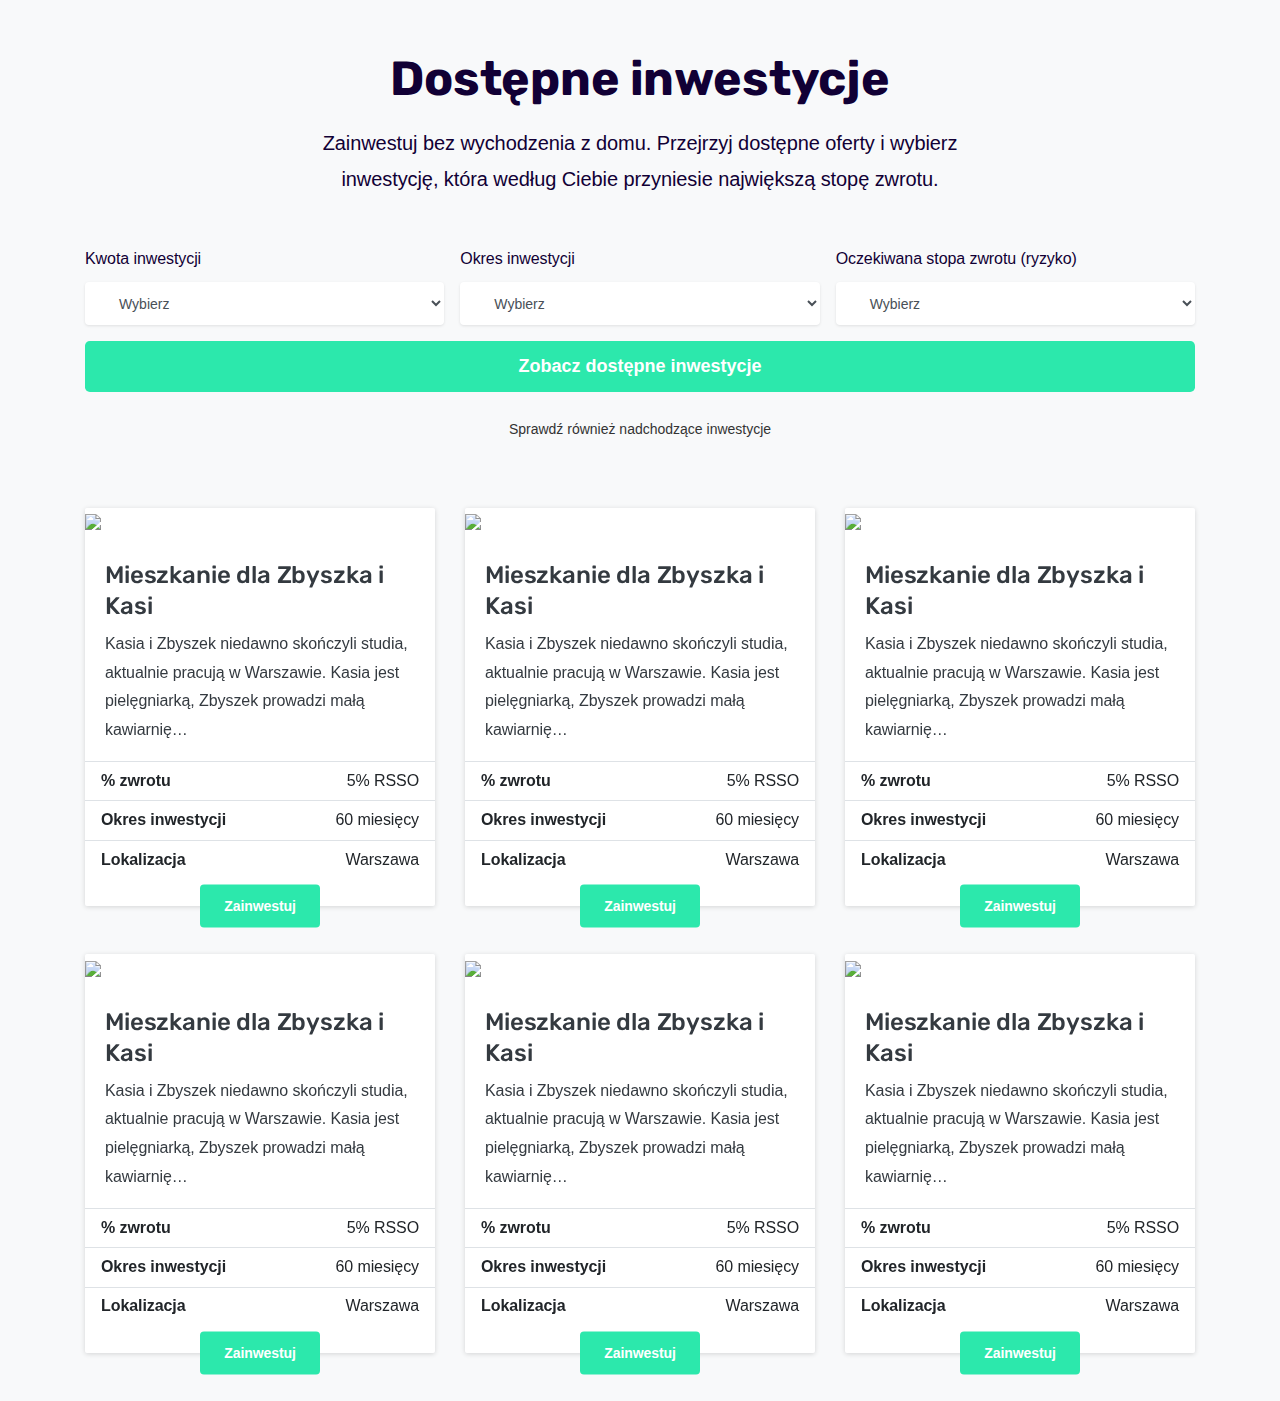
==== commit fd636090: "Update" ====
--- a/index.html
+++ b/index.html
@@ -79,157 +79,157 @@
                                     </table>
                                 </div>
                                 <div class="card-footer bg-transparent px-3 py-0 mt-n3">
-                                    <div class="d-flex justify-content-center" style="transform: translateY(50%);"><button class="btn btn-primary mr-0 px-4" type="button"><strong>Zainwestuj</strong></button></div>
-                                </div>
-                            </div>
-                        </div>
-                        <div class="col-12 col-md-6 col-xl-4 py-4">
-                            <div class="card bg-white shadow-sm rounded">
-                                <div><img class="img-fluid" src="https://housemarket.com.pl/wp-content/uploads/2022/03/pexels-vecislavas-popa-1571453-scaled.jpg"></div>
-                                <div class="card-body pt-4 pb-3">
-                                    <h5 class="card-title mb-2"><a class="text-dark" href="content.html">Mieszkanie dla Zbyszka i Kasi</a></h5>
-                                    <p class="text-dark card-text card-text">Kasia i Zbyszek niedawno skończyli studia, aktualnie pracują w Warszawie. Kasia jest pielęgniarką, Zbyszek prowadzi małą kawiarnię…<br></p>
-                                </div>
-                                <div>
-                                    <table class="table table-sm mb-0">
-                                        <tbody>
-                                            <tr>
-                                                <th class="pl-3">% zwrotu</th>
-                                                <td class="text-right pr-3">5% RSSO</td>
-                                            </tr>
-                                            <tr>
-                                                <th class="pl-3">Okres inwestycji</th>
-                                                <td class="text-right pr-3">60 miesięcy</td>
-                                            </tr>
-                                            <tr>
-                                                <th class="pl-3">Lokalizacja</th>
-                                                <td class="text-right pr-3">Warszawa</td>
-                                            </tr>
-                                        </tbody>
-                                    </table>
-                                </div>
-                                <div class="card-footer bg-transparent px-3 py-0 mt-n3">
-                                    <div class="d-flex justify-content-center" style="transform: translateY(50%);"><button class="btn btn-primary mr-0 px-4" type="button"><strong>Zainwestuj</strong></button></div>
-                                </div>
-                            </div>
-                        </div>
-                        <div class="col-12 col-md-6 col-xl-4 py-4">
-                            <div class="card bg-white shadow-sm rounded">
-                                <div><img class="img-fluid" src="https://housemarket.com.pl/wp-content/uploads/2022/03/pexels-vecislavas-popa-1571453-scaled.jpg"></div>
-                                <div class="card-body pt-4 pb-3">
-                                    <h5 class="card-title mb-2"><a class="text-dark" href="content.html">Mieszkanie dla Zbyszka i Kasi</a></h5>
-                                    <p class="text-dark card-text card-text">Kasia i Zbyszek niedawno skończyli studia, aktualnie pracują w Warszawie. Kasia jest pielęgniarką, Zbyszek prowadzi małą kawiarnię…<br></p>
-                                </div>
-                                <div>
-                                    <table class="table table-sm mb-0">
-                                        <tbody>
-                                            <tr>
-                                                <th class="pl-3">% zwrotu</th>
-                                                <td class="text-right pr-3">5% RSSO</td>
-                                            </tr>
-                                            <tr>
-                                                <th class="pl-3">Okres inwestycji</th>
-                                                <td class="text-right pr-3">60 miesięcy</td>
-                                            </tr>
-                                            <tr>
-                                                <th class="pl-3">Lokalizacja</th>
-                                                <td class="text-right pr-3">Warszawa</td>
-                                            </tr>
-                                        </tbody>
-                                    </table>
-                                </div>
-                                <div class="card-footer bg-transparent px-3 py-0 mt-n3">
-                                    <div class="d-flex justify-content-center" style="transform: translateY(50%);"><button class="btn btn-primary mr-0 px-4" type="button"><strong>Zainwestuj</strong></button></div>
-                                </div>
-                            </div>
-                        </div>
-                        <div class="col-12 col-md-6 col-xl-4 py-4">
-                            <div class="card bg-white shadow-sm rounded">
-                                <div><img class="img-fluid" src="https://housemarket.com.pl/wp-content/uploads/2022/03/pexels-vecislavas-popa-1571453-scaled.jpg"></div>
-                                <div class="card-body pt-4 pb-3">
-                                    <h5 class="card-title mb-2"><a class="text-dark" href="content.html">Mieszkanie dla Zbyszka i Kasi</a></h5>
-                                    <p class="text-dark card-text card-text">Kasia i Zbyszek niedawno skończyli studia, aktualnie pracują w Warszawie. Kasia jest pielęgniarką, Zbyszek prowadzi małą kawiarnię…<br></p>
-                                </div>
-                                <div>
-                                    <table class="table table-sm mb-0">
-                                        <tbody>
-                                            <tr>
-                                                <th class="pl-3">% zwrotu</th>
-                                                <td class="text-right pr-3">5% RSSO</td>
-                                            </tr>
-                                            <tr>
-                                                <th class="pl-3">Okres inwestycji</th>
-                                                <td class="text-right pr-3">60 miesięcy</td>
-                                            </tr>
-                                            <tr>
-                                                <th class="pl-3">Lokalizacja</th>
-                                                <td class="text-right pr-3">Warszawa</td>
-                                            </tr>
-                                        </tbody>
-                                    </table>
-                                </div>
-                                <div class="card-footer bg-transparent px-3 py-0 mt-n3">
-                                    <div class="d-flex justify-content-center" style="transform: translateY(50%);"><button class="btn btn-primary mr-0 px-4" type="button"><strong>Zainwestuj</strong></button></div>
-                                </div>
-                            </div>
-                        </div>
-                        <div class="col-12 col-md-6 col-xl-4 py-4">
-                            <div class="card bg-white shadow-sm rounded">
-                                <div><img class="img-fluid" src="https://housemarket.com.pl/wp-content/uploads/2022/03/pexels-vecislavas-popa-1571453-scaled.jpg"></div>
-                                <div class="card-body pt-4 pb-3">
-                                    <h5 class="card-title mb-2"><a class="text-dark" href="content.html">Mieszkanie dla Zbyszka i Kasi</a></h5>
-                                    <p class="text-dark card-text card-text">Kasia i Zbyszek niedawno skończyli studia, aktualnie pracują w Warszawie. Kasia jest pielęgniarką, Zbyszek prowadzi małą kawiarnię…<br></p>
-                                </div>
-                                <div>
-                                    <table class="table table-sm mb-0">
-                                        <tbody>
-                                            <tr>
-                                                <th class="pl-3">% zwrotu</th>
-                                                <td class="text-right pr-3">5% RSSO</td>
-                                            </tr>
-                                            <tr>
-                                                <th class="pl-3">Okres inwestycji</th>
-                                                <td class="text-right pr-3">60 miesięcy</td>
-                                            </tr>
-                                            <tr>
-                                                <th class="pl-3">Lokalizacja</th>
-                                                <td class="text-right pr-3">Warszawa</td>
-                                            </tr>
-                                        </tbody>
-                                    </table>
-                                </div>
-                                <div class="card-footer bg-transparent px-3 py-0 mt-n3">
-                                    <div class="d-flex justify-content-center" style="transform: translateY(50%);"><button class="btn btn-primary mr-0 px-4" type="button"><strong>Zainwestuj</strong></button></div>
-                                </div>
-                            </div>
-                        </div>
-                        <div class="col-12 col-md-6 col-xl-4 py-4">
-                            <div class="card bg-white shadow-sm rounded">
-                                <div><img class="img-fluid" src="https://housemarket.com.pl/wp-content/uploads/2022/03/pexels-vecislavas-popa-1571453-scaled.jpg"></div>
-                                <div class="card-body pt-4 pb-3">
-                                    <h5 class="card-title mb-2"><a class="text-dark" href="content.html">Mieszkanie dla Zbyszka i Kasi</a></h5>
-                                    <p class="text-dark card-text card-text">Kasia i Zbyszek niedawno skończyli studia, aktualnie pracują w Warszawie. Kasia jest pielęgniarką, Zbyszek prowadzi małą kawiarnię…<br></p>
-                                </div>
-                                <div>
-                                    <table class="table table-sm mb-0">
-                                        <tbody>
-                                            <tr>
-                                                <th class="pl-3">% zwrotu</th>
-                                                <td class="text-right pr-3">5% RSSO</td>
-                                            </tr>
-                                            <tr>
-                                                <th class="pl-3">Okres inwestycji</th>
-                                                <td class="text-right pr-3">60 miesięcy</td>
-                                            </tr>
-                                            <tr>
-                                                <th class="pl-3">Lokalizacja</th>
-                                                <td class="text-right pr-3">Warszawa</td>
-                                            </tr>
-                                        </tbody>
-                                    </table>
-                                </div>
-                                <div class="card-footer bg-transparent px-3 py-0 mt-n3">
-                                    <div class="d-flex justify-content-center" style="transform: translateY(50%);"><button class="btn btn-primary mr-0 px-4" type="button"><strong>Zainwestuj</strong></button></div>
+                                    <div class="d-flex justify-content-center" style="transform: translateY(50%);"><a class="btn btn-primary mr-0 px-4" role="button" href="content.html"><strong>Zainwestuj</strong></a></div>
+                                </div>
+                            </div>
+                        </div>
+                        <div class="col-12 col-md-6 col-xl-4 py-4">
+                            <div class="card bg-white shadow-sm rounded">
+                                <div><img class="img-fluid" src="https://housemarket.com.pl/wp-content/uploads/2022/03/pexels-vecislavas-popa-1571453-scaled.jpg"></div>
+                                <div class="card-body pt-4 pb-3">
+                                    <h5 class="card-title mb-2"><a class="text-dark" href="content.html">Mieszkanie dla Zbyszka i Kasi</a></h5>
+                                    <p class="text-dark card-text card-text">Kasia i Zbyszek niedawno skończyli studia, aktualnie pracują w Warszawie. Kasia jest pielęgniarką, Zbyszek prowadzi małą kawiarnię…<br></p>
+                                </div>
+                                <div>
+                                    <table class="table table-sm mb-0">
+                                        <tbody>
+                                            <tr>
+                                                <th class="pl-3">% zwrotu</th>
+                                                <td class="text-right pr-3">5% RSSO</td>
+                                            </tr>
+                                            <tr>
+                                                <th class="pl-3">Okres inwestycji</th>
+                                                <td class="text-right pr-3">60 miesięcy</td>
+                                            </tr>
+                                            <tr>
+                                                <th class="pl-3">Lokalizacja</th>
+                                                <td class="text-right pr-3">Warszawa</td>
+                                            </tr>
+                                        </tbody>
+                                    </table>
+                                </div>
+                                <div class="card-footer bg-transparent px-3 py-0 mt-n3">
+                                    <div class="d-flex justify-content-center" style="transform: translateY(50%);"><a class="btn btn-primary mr-0 px-4" role="button" href="content.html"><strong>Zainwestuj</strong></a></div>
+                                </div>
+                            </div>
+                        </div>
+                        <div class="col-12 col-md-6 col-xl-4 py-4">
+                            <div class="card bg-white shadow-sm rounded">
+                                <div><img class="img-fluid" src="https://housemarket.com.pl/wp-content/uploads/2022/03/pexels-vecislavas-popa-1571453-scaled.jpg"></div>
+                                <div class="card-body pt-4 pb-3">
+                                    <h5 class="card-title mb-2"><a class="text-dark" href="content.html">Mieszkanie dla Zbyszka i Kasi</a></h5>
+                                    <p class="text-dark card-text card-text">Kasia i Zbyszek niedawno skończyli studia, aktualnie pracują w Warszawie. Kasia jest pielęgniarką, Zbyszek prowadzi małą kawiarnię…<br></p>
+                                </div>
+                                <div>
+                                    <table class="table table-sm mb-0">
+                                        <tbody>
+                                            <tr>
+                                                <th class="pl-3">% zwrotu</th>
+                                                <td class="text-right pr-3">5% RSSO</td>
+                                            </tr>
+                                            <tr>
+                                                <th class="pl-3">Okres inwestycji</th>
+                                                <td class="text-right pr-3">60 miesięcy</td>
+                                            </tr>
+                                            <tr>
+                                                <th class="pl-3">Lokalizacja</th>
+                                                <td class="text-right pr-3">Warszawa</td>
+                                            </tr>
+                                        </tbody>
+                                    </table>
+                                </div>
+                                <div class="card-footer bg-transparent px-3 py-0 mt-n3">
+                                    <div class="d-flex justify-content-center" style="transform: translateY(50%);"><a class="btn btn-primary mr-0 px-4" role="button" href="content.html"><strong>Zainwestuj</strong></a></div>
+                                </div>
+                            </div>
+                        </div>
+                        <div class="col-12 col-md-6 col-xl-4 py-4">
+                            <div class="card bg-white shadow-sm rounded">
+                                <div><img class="img-fluid" src="https://housemarket.com.pl/wp-content/uploads/2022/03/pexels-vecislavas-popa-1571453-scaled.jpg"></div>
+                                <div class="card-body pt-4 pb-3">
+                                    <h5 class="card-title mb-2"><a class="text-dark" href="content.html">Mieszkanie dla Zbyszka i Kasi</a></h5>
+                                    <p class="text-dark card-text card-text">Kasia i Zbyszek niedawno skończyli studia, aktualnie pracują w Warszawie. Kasia jest pielęgniarką, Zbyszek prowadzi małą kawiarnię…<br></p>
+                                </div>
+                                <div>
+                                    <table class="table table-sm mb-0">
+                                        <tbody>
+                                            <tr>
+                                                <th class="pl-3">% zwrotu</th>
+                                                <td class="text-right pr-3">5% RSSO</td>
+                                            </tr>
+                                            <tr>
+                                                <th class="pl-3">Okres inwestycji</th>
+                                                <td class="text-right pr-3">60 miesięcy</td>
+                                            </tr>
+                                            <tr>
+                                                <th class="pl-3">Lokalizacja</th>
+                                                <td class="text-right pr-3">Warszawa</td>
+                                            </tr>
+                                        </tbody>
+                                    </table>
+                                </div>
+                                <div class="card-footer bg-transparent px-3 py-0 mt-n3">
+                                    <div class="d-flex justify-content-center" style="transform: translateY(50%);"><a class="btn btn-primary mr-0 px-4" role="button" href="content.html"><strong>Zainwestuj</strong></a></div>
+                                </div>
+                            </div>
+                        </div>
+                        <div class="col-12 col-md-6 col-xl-4 py-4">
+                            <div class="card bg-white shadow-sm rounded">
+                                <div><img class="img-fluid" src="https://housemarket.com.pl/wp-content/uploads/2022/03/pexels-vecislavas-popa-1571453-scaled.jpg"></div>
+                                <div class="card-body pt-4 pb-3">
+                                    <h5 class="card-title mb-2"><a class="text-dark" href="content.html">Mieszkanie dla Zbyszka i Kasi</a></h5>
+                                    <p class="text-dark card-text card-text">Kasia i Zbyszek niedawno skończyli studia, aktualnie pracują w Warszawie. Kasia jest pielęgniarką, Zbyszek prowadzi małą kawiarnię…<br></p>
+                                </div>
+                                <div>
+                                    <table class="table table-sm mb-0">
+                                        <tbody>
+                                            <tr>
+                                                <th class="pl-3">% zwrotu</th>
+                                                <td class="text-right pr-3">5% RSSO</td>
+                                            </tr>
+                                            <tr>
+                                                <th class="pl-3">Okres inwestycji</th>
+                                                <td class="text-right pr-3">60 miesięcy</td>
+                                            </tr>
+                                            <tr>
+                                                <th class="pl-3">Lokalizacja</th>
+                                                <td class="text-right pr-3">Warszawa</td>
+                                            </tr>
+                                        </tbody>
+                                    </table>
+                                </div>
+                                <div class="card-footer bg-transparent px-3 py-0 mt-n3">
+                                    <div class="d-flex justify-content-center" style="transform: translateY(50%);"><a class="btn btn-primary mr-0 px-4" role="button" href="content.html"><strong>Zainwestuj</strong></a></div>
+                                </div>
+                            </div>
+                        </div>
+                        <div class="col-12 col-md-6 col-xl-4 py-4">
+                            <div class="card bg-white shadow-sm rounded">
+                                <div><img class="img-fluid" src="https://housemarket.com.pl/wp-content/uploads/2022/03/pexels-vecislavas-popa-1571453-scaled.jpg"></div>
+                                <div class="card-body pt-4 pb-3">
+                                    <h5 class="card-title mb-2"><a class="text-dark" href="content.html">Mieszkanie dla Zbyszka i Kasi</a></h5>
+                                    <p class="text-dark card-text card-text">Kasia i Zbyszek niedawno skończyli studia, aktualnie pracują w Warszawie. Kasia jest pielęgniarką, Zbyszek prowadzi małą kawiarnię…<br></p>
+                                </div>
+                                <div>
+                                    <table class="table table-sm mb-0">
+                                        <tbody>
+                                            <tr>
+                                                <th class="pl-3">% zwrotu</th>
+                                                <td class="text-right pr-3">5% RSSO</td>
+                                            </tr>
+                                            <tr>
+                                                <th class="pl-3">Okres inwestycji</th>
+                                                <td class="text-right pr-3">60 miesięcy</td>
+                                            </tr>
+                                            <tr>
+                                                <th class="pl-3">Lokalizacja</th>
+                                                <td class="text-right pr-3">Warszawa</td>
+                                            </tr>
+                                        </tbody>
+                                    </table>
+                                </div>
+                                <div class="card-footer bg-transparent px-3 py-0 mt-n3">
+                                    <div class="d-flex justify-content-center" style="transform: translateY(50%);"><a class="btn btn-primary mr-0 px-4" role="button" href="content.html"><strong>Zainwestuj</strong></a></div>
                                 </div>
                             </div>
                         </div>
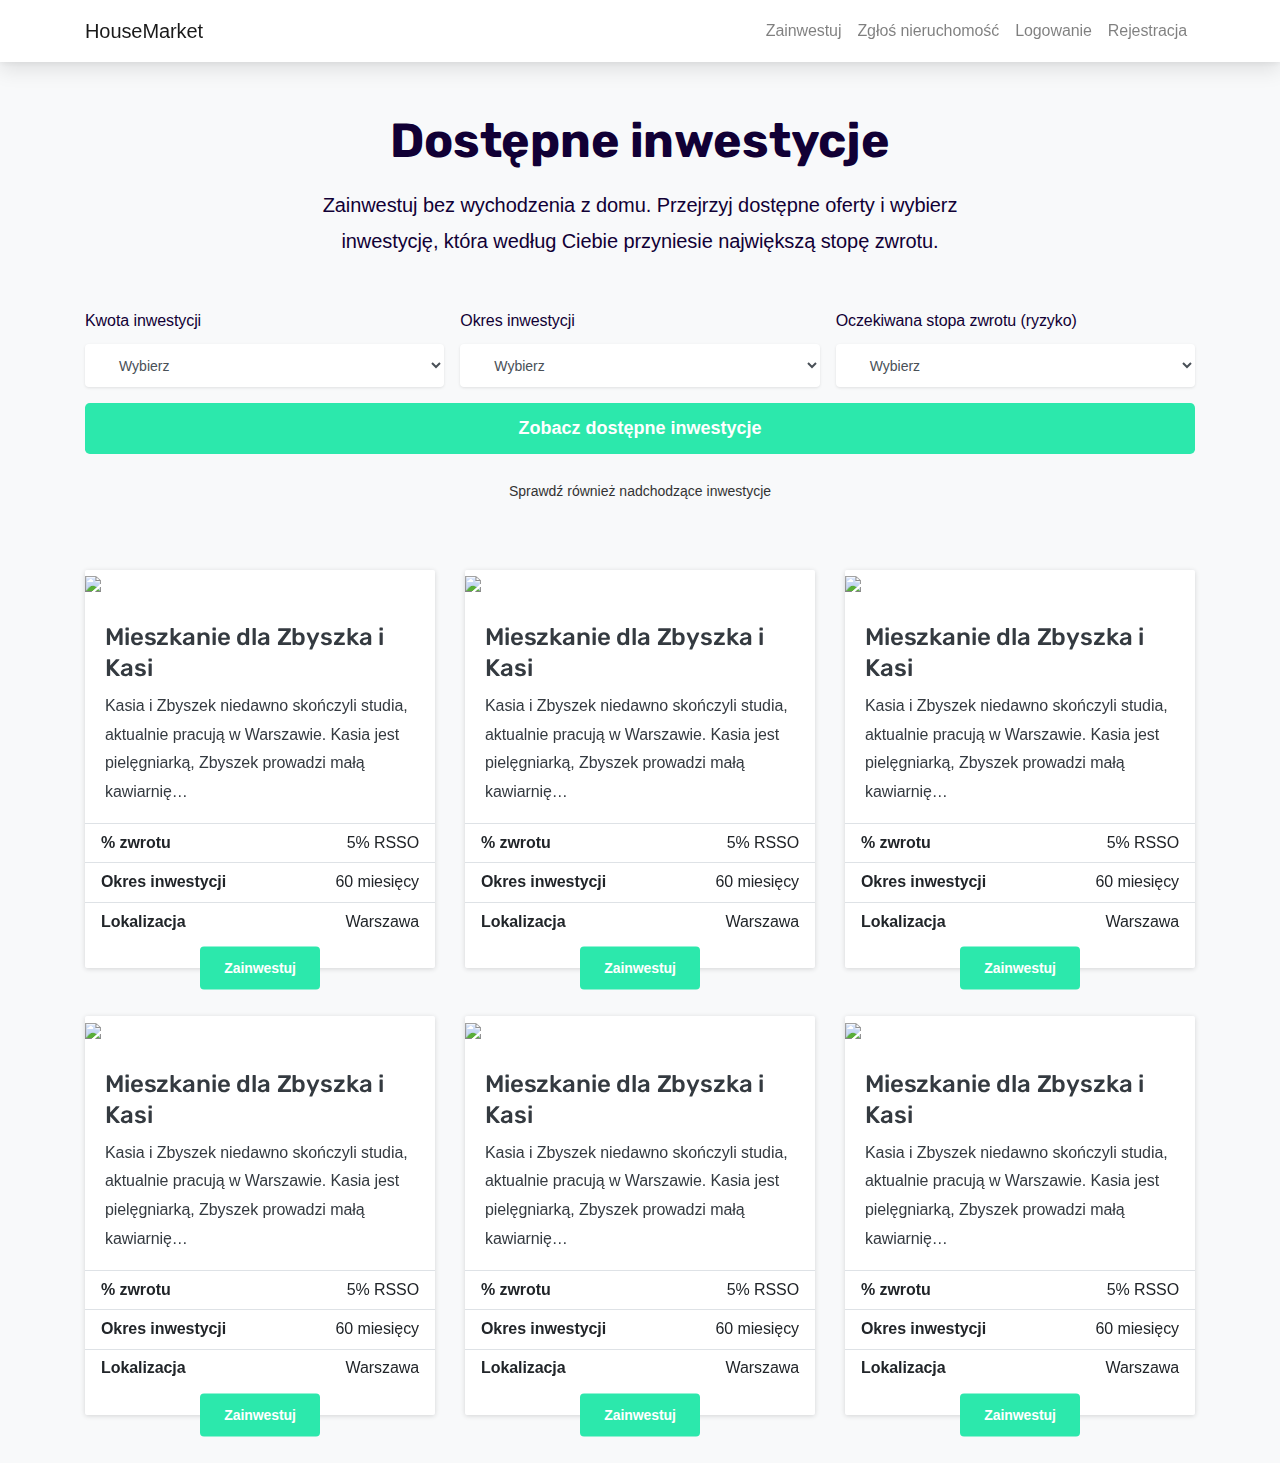
==== commit e851c4ec: "Update" ====
--- a/index.html
+++ b/index.html
@@ -15,229 +15,247 @@
 </head>
 
 <body class="bg-transparent m-0">
-    <main>
-        <div class="bg-light py-5">
-            <div class="container">
-                <div class="mb-5">
-                    <div class="row justify-content-center">
-                        <div class="col-7">
-                            <h2 class="text-center mb-3"><strong>Dostępne inwestycje</strong></h2>
-                            <p class="lead text-center mb-0">Zainwestuj bez wychodzenia z domu. Przejrzyj dostępne oferty i wybierz inwestycję, która według Ciebie przyniesie największą stopę zwrotu.<br></p>
+    <div>
+        <header>
+            <div>
+                <nav class="navbar navbar-light navbar-expand-md bg-white shadow">
+                    <div class="container"><a class="navbar-brand" href="#">HouseMarket</a><button data-toggle="collapse" class="navbar-toggler" data-target="#navcol-1"><span class="sr-only">Toggle navigation</span><span class="navbar-toggler-icon"></span></button>
+                        <div class="collapse navbar-collapse" id="navcol-1">
+                            <ul class="navbar-nav ml-auto">
+                                <li class="nav-item"><a class="nav-link" href="index.html">Zainwestuj</a></li>
+                                <li class="nav-item"><a class="nav-link" href="application.html">Zgłoś nieruchomość</a></li>
+                                <li class="nav-item"><a class="nav-link" href="#">Logowanie</a></li>
+                                <li class="nav-item"><a class="nav-link" href="#">Rejestracja</a></li>
+                            </ul>
                         </div>
                     </div>
-                </div>
-                <form>
-                    <div class="form-row m-n2">
-                        <div class="col p-2"><label>Kwota inwestycji</label><select class="form-control select2">
-                                <option value="">Wybierz</option>
-                                <option value="do-1000">Do 1000 PLN</option>
-                                <option value="do-10000">Do 10.000 PLN</option>
-                                <option value="do-100000">Do 100.000 PLN</option>
-                                <option value="nad-100000">Powyżej 100.000 PLN</option>
-                            </select></div>
-                        <div class="col p-2"><label>Okres inwestycji</label><select class="form-control select2">
-                                <option value="">Wybierz</option>
-                                <option value="0.5">Do pół roku</option>
-                                <option value="">Do 2 lat</option>
-                                <option value="5">Do 5 lat</option>
-                            </select></div>
-                        <div class="col p-2"><label>Oczekiwana stopa zwrotu (ryzyko)</label><select class="form-control select2">
-                                <option value="">Wybierz</option>
-                                <option value="2">~ 2% RSSO niskie ryzyko</option>
-                                <option value="5">~ 5% RSSO średnie ryzyko</option>
-                                <option value="">~ 10% + RSSO wysokie ryzyko</option>
-                            </select></div>
-                        <div class="col-12 p-2"><button class="btn btn-primary btn-block btn-lg" type="button"><strong>Zobacz dostępne inwestycje</strong></button></div>
-                        <div class="col-12 p-2"><button class="btn btn-link btn-block" type="button">Sprawdź również nadchodzące inwestycje</button></div>
+                </nav>
+            </div>
+        </header>
+        <main>
+            <div class="bg-light py-5">
+                <div class="container">
+                    <div class="mb-5">
+                        <div class="row justify-content-center">
+                            <div class="col-7">
+                                <h2 class="text-center mb-3"><strong>Dostępne inwestycje</strong></h2>
+                                <p class="lead text-center mb-0">Zainwestuj bez wychodzenia z domu. Przejrzyj dostępne oferty i wybierz inwestycję, która według Ciebie przyniesie największą stopę zwrotu.<br></p>
+                            </div>
+                        </div>
                     </div>
-                </form>
-                <div class="mt-5">
-                    <div class="row my-n4">
-                        <div class="col-12 col-md-6 col-xl-4 py-4">
-                            <div class="card bg-white shadow-sm rounded">
-                                <div><img class="img-fluid" src="https://housemarket.com.pl/wp-content/uploads/2022/03/pexels-vecislavas-popa-1571453-scaled.jpg"></div>
-                                <div class="card-body pt-4 pb-3">
-                                    <h5 class="card-title mb-2"><a class="text-dark" href="content.html">Mieszkanie dla Zbyszka i Kasi</a></h5>
-                                    <p class="text-dark card-text card-text">Kasia i Zbyszek niedawno skończyli studia, aktualnie pracują w Warszawie. Kasia jest pielęgniarką, Zbyszek prowadzi małą kawiarnię…<br></p>
-                                </div>
-                                <div>
-                                    <table class="table table-sm mb-0">
-                                        <tbody>
-                                            <tr>
-                                                <th class="pl-3">% zwrotu</th>
-                                                <td class="text-right pr-3">5% RSSO</td>
-                                            </tr>
-                                            <tr>
-                                                <th class="pl-3">Okres inwestycji</th>
-                                                <td class="text-right pr-3">60 miesięcy</td>
-                                            </tr>
-                                            <tr>
-                                                <th class="pl-3">Lokalizacja</th>
-                                                <td class="text-right pr-3">Warszawa</td>
-                                            </tr>
-                                        </tbody>
-                                    </table>
-                                </div>
-                                <div class="card-footer bg-transparent px-3 py-0 mt-n3">
-                                    <div class="d-flex justify-content-center" style="transform: translateY(50%);"><a class="btn btn-primary mr-0 px-4" role="button" href="content.html"><strong>Zainwestuj</strong></a></div>
-                                </div>
-                            </div>
-                        </div>
-                        <div class="col-12 col-md-6 col-xl-4 py-4">
-                            <div class="card bg-white shadow-sm rounded">
-                                <div><img class="img-fluid" src="https://housemarket.com.pl/wp-content/uploads/2022/03/pexels-vecislavas-popa-1571453-scaled.jpg"></div>
-                                <div class="card-body pt-4 pb-3">
-                                    <h5 class="card-title mb-2"><a class="text-dark" href="content.html">Mieszkanie dla Zbyszka i Kasi</a></h5>
-                                    <p class="text-dark card-text card-text">Kasia i Zbyszek niedawno skończyli studia, aktualnie pracują w Warszawie. Kasia jest pielęgniarką, Zbyszek prowadzi małą kawiarnię…<br></p>
-                                </div>
-                                <div>
-                                    <table class="table table-sm mb-0">
-                                        <tbody>
-                                            <tr>
-                                                <th class="pl-3">% zwrotu</th>
-                                                <td class="text-right pr-3">5% RSSO</td>
-                                            </tr>
-                                            <tr>
-                                                <th class="pl-3">Okres inwestycji</th>
-                                                <td class="text-right pr-3">60 miesięcy</td>
-                                            </tr>
-                                            <tr>
-                                                <th class="pl-3">Lokalizacja</th>
-                                                <td class="text-right pr-3">Warszawa</td>
-                                            </tr>
-                                        </tbody>
-                                    </table>
-                                </div>
-                                <div class="card-footer bg-transparent px-3 py-0 mt-n3">
-                                    <div class="d-flex justify-content-center" style="transform: translateY(50%);"><a class="btn btn-primary mr-0 px-4" role="button" href="content.html"><strong>Zainwestuj</strong></a></div>
-                                </div>
-                            </div>
-                        </div>
-                        <div class="col-12 col-md-6 col-xl-4 py-4">
-                            <div class="card bg-white shadow-sm rounded">
-                                <div><img class="img-fluid" src="https://housemarket.com.pl/wp-content/uploads/2022/03/pexels-vecislavas-popa-1571453-scaled.jpg"></div>
-                                <div class="card-body pt-4 pb-3">
-                                    <h5 class="card-title mb-2"><a class="text-dark" href="content.html">Mieszkanie dla Zbyszka i Kasi</a></h5>
-                                    <p class="text-dark card-text card-text">Kasia i Zbyszek niedawno skończyli studia, aktualnie pracują w Warszawie. Kasia jest pielęgniarką, Zbyszek prowadzi małą kawiarnię…<br></p>
-                                </div>
-                                <div>
-                                    <table class="table table-sm mb-0">
-                                        <tbody>
-                                            <tr>
-                                                <th class="pl-3">% zwrotu</th>
-                                                <td class="text-right pr-3">5% RSSO</td>
-                                            </tr>
-                                            <tr>
-                                                <th class="pl-3">Okres inwestycji</th>
-                                                <td class="text-right pr-3">60 miesięcy</td>
-                                            </tr>
-                                            <tr>
-                                                <th class="pl-3">Lokalizacja</th>
-                                                <td class="text-right pr-3">Warszawa</td>
-                                            </tr>
-                                        </tbody>
-                                    </table>
-                                </div>
-                                <div class="card-footer bg-transparent px-3 py-0 mt-n3">
-                                    <div class="d-flex justify-content-center" style="transform: translateY(50%);"><a class="btn btn-primary mr-0 px-4" role="button" href="content.html"><strong>Zainwestuj</strong></a></div>
-                                </div>
-                            </div>
-                        </div>
-                        <div class="col-12 col-md-6 col-xl-4 py-4">
-                            <div class="card bg-white shadow-sm rounded">
-                                <div><img class="img-fluid" src="https://housemarket.com.pl/wp-content/uploads/2022/03/pexels-vecislavas-popa-1571453-scaled.jpg"></div>
-                                <div class="card-body pt-4 pb-3">
-                                    <h5 class="card-title mb-2"><a class="text-dark" href="content.html">Mieszkanie dla Zbyszka i Kasi</a></h5>
-                                    <p class="text-dark card-text card-text">Kasia i Zbyszek niedawno skończyli studia, aktualnie pracują w Warszawie. Kasia jest pielęgniarką, Zbyszek prowadzi małą kawiarnię…<br></p>
-                                </div>
-                                <div>
-                                    <table class="table table-sm mb-0">
-                                        <tbody>
-                                            <tr>
-                                                <th class="pl-3">% zwrotu</th>
-                                                <td class="text-right pr-3">5% RSSO</td>
-                                            </tr>
-                                            <tr>
-                                                <th class="pl-3">Okres inwestycji</th>
-                                                <td class="text-right pr-3">60 miesięcy</td>
-                                            </tr>
-                                            <tr>
-                                                <th class="pl-3">Lokalizacja</th>
-                                                <td class="text-right pr-3">Warszawa</td>
-                                            </tr>
-                                        </tbody>
-                                    </table>
-                                </div>
-                                <div class="card-footer bg-transparent px-3 py-0 mt-n3">
-                                    <div class="d-flex justify-content-center" style="transform: translateY(50%);"><a class="btn btn-primary mr-0 px-4" role="button" href="content.html"><strong>Zainwestuj</strong></a></div>
-                                </div>
-                            </div>
-                        </div>
-                        <div class="col-12 col-md-6 col-xl-4 py-4">
-                            <div class="card bg-white shadow-sm rounded">
-                                <div><img class="img-fluid" src="https://housemarket.com.pl/wp-content/uploads/2022/03/pexels-vecislavas-popa-1571453-scaled.jpg"></div>
-                                <div class="card-body pt-4 pb-3">
-                                    <h5 class="card-title mb-2"><a class="text-dark" href="content.html">Mieszkanie dla Zbyszka i Kasi</a></h5>
-                                    <p class="text-dark card-text card-text">Kasia i Zbyszek niedawno skończyli studia, aktualnie pracują w Warszawie. Kasia jest pielęgniarką, Zbyszek prowadzi małą kawiarnię…<br></p>
-                                </div>
-                                <div>
-                                    <table class="table table-sm mb-0">
-                                        <tbody>
-                                            <tr>
-                                                <th class="pl-3">% zwrotu</th>
-                                                <td class="text-right pr-3">5% RSSO</td>
-                                            </tr>
-                                            <tr>
-                                                <th class="pl-3">Okres inwestycji</th>
-                                                <td class="text-right pr-3">60 miesięcy</td>
-                                            </tr>
-                                            <tr>
-                                                <th class="pl-3">Lokalizacja</th>
-                                                <td class="text-right pr-3">Warszawa</td>
-                                            </tr>
-                                        </tbody>
-                                    </table>
-                                </div>
-                                <div class="card-footer bg-transparent px-3 py-0 mt-n3">
-                                    <div class="d-flex justify-content-center" style="transform: translateY(50%);"><a class="btn btn-primary mr-0 px-4" role="button" href="content.html"><strong>Zainwestuj</strong></a></div>
-                                </div>
-                            </div>
-                        </div>
-                        <div class="col-12 col-md-6 col-xl-4 py-4">
-                            <div class="card bg-white shadow-sm rounded">
-                                <div><img class="img-fluid" src="https://housemarket.com.pl/wp-content/uploads/2022/03/pexels-vecislavas-popa-1571453-scaled.jpg"></div>
-                                <div class="card-body pt-4 pb-3">
-                                    <h5 class="card-title mb-2"><a class="text-dark" href="content.html">Mieszkanie dla Zbyszka i Kasi</a></h5>
-                                    <p class="text-dark card-text card-text">Kasia i Zbyszek niedawno skończyli studia, aktualnie pracują w Warszawie. Kasia jest pielęgniarką, Zbyszek prowadzi małą kawiarnię…<br></p>
-                                </div>
-                                <div>
-                                    <table class="table table-sm mb-0">
-                                        <tbody>
-                                            <tr>
-                                                <th class="pl-3">% zwrotu</th>
-                                                <td class="text-right pr-3">5% RSSO</td>
-                                            </tr>
-                                            <tr>
-                                                <th class="pl-3">Okres inwestycji</th>
-                                                <td class="text-right pr-3">60 miesięcy</td>
-                                            </tr>
-                                            <tr>
-                                                <th class="pl-3">Lokalizacja</th>
-                                                <td class="text-right pr-3">Warszawa</td>
-                                            </tr>
-                                        </tbody>
-                                    </table>
-                                </div>
-                                <div class="card-footer bg-transparent px-3 py-0 mt-n3">
-                                    <div class="d-flex justify-content-center" style="transform: translateY(50%);"><a class="btn btn-primary mr-0 px-4" role="button" href="content.html"><strong>Zainwestuj</strong></a></div>
+                    <form>
+                        <div class="form-row justify-content-center m-n2">
+                            <div class="col-sm-6 col-lg-4 p-2"><label>Kwota inwestycji</label><select class="form-control select2">
+                                    <option value="">Wybierz</option>
+                                    <option value="do-1000">Do 1000 PLN</option>
+                                    <option value="do-10000">Do 10.000 PLN</option>
+                                    <option value="do-100000">Do 100.000 PLN</option>
+                                    <option value="nad-100000">Powyżej 100.000 PLN</option>
+                                </select></div>
+                            <div class="col-sm-6 col-lg-4 p-2"><label>Okres inwestycji</label><select class="form-control select2">
+                                    <option value="">Wybierz</option>
+                                    <option value="0.5">Do pół roku</option>
+                                    <option value="">Do 2 lat</option>
+                                    <option value="5">Do 5 lat</option>
+                                </select></div>
+                            <div class="col-sm-6 col-lg-4 p-2"><label>Oczekiwana stopa zwrotu (ryzyko)</label><select class="form-control select2">
+                                    <option value="">Wybierz</option>
+                                    <option value="2">~ 2% RSSO niskie ryzyko</option>
+                                    <option value="5">~ 5% RSSO średnie ryzyko</option>
+                                    <option value="">~ 10% + RSSO wysokie ryzyko</option>
+                                </select></div>
+                            <div class="col-12 p-2"><button class="btn btn-primary btn-block btn-lg" type="button"><strong>Zobacz dostępne inwestycje</strong></button></div>
+                            <div class="col-12 p-2"><button class="btn btn-link btn-block" type="button">Sprawdź również nadchodzące inwestycje</button></div>
+                        </div>
+                    </form>
+                    <div class="mt-5">
+                        <div class="row my-n4">
+                            <div class="col-12 col-md-6 col-xl-4 py-4">
+                                <div class="card bg-white shadow-sm rounded">
+                                    <div><img class="img-fluid" src="https://housemarket.com.pl/wp-content/uploads/2022/03/pexels-vecislavas-popa-1571453-scaled.jpg"></div>
+                                    <div class="card-body pt-4 pb-3">
+                                        <h5 class="card-title mb-2"><a class="text-dark" href="content.html">Mieszkanie dla Zbyszka i Kasi</a></h5>
+                                        <p class="text-dark card-text card-text">Kasia i Zbyszek niedawno skończyli studia, aktualnie pracują w Warszawie. Kasia jest pielęgniarką, Zbyszek prowadzi małą kawiarnię…<br></p>
+                                    </div>
+                                    <div>
+                                        <table class="table table-sm mb-0">
+                                            <tbody>
+                                                <tr>
+                                                    <th class="pl-3">% zwrotu</th>
+                                                    <td class="text-right pr-3">5% RSSO</td>
+                                                </tr>
+                                                <tr>
+                                                    <th class="pl-3">Okres inwestycji</th>
+                                                    <td class="text-right pr-3">60 miesięcy</td>
+                                                </tr>
+                                                <tr>
+                                                    <th class="pl-3">Lokalizacja</th>
+                                                    <td class="text-right pr-3">Warszawa</td>
+                                                </tr>
+                                            </tbody>
+                                        </table>
+                                    </div>
+                                    <div class="card-footer bg-transparent px-3 py-0 mt-n3">
+                                        <div class="d-flex justify-content-center" style="transform: translateY(50%);"><a class="btn btn-primary mr-0 px-4" role="button" href="content.html"><strong>Zainwestuj</strong></a></div>
+                                    </div>
+                                </div>
+                            </div>
+                            <div class="col-12 col-md-6 col-xl-4 py-4">
+                                <div class="card bg-white shadow-sm rounded">
+                                    <div><img class="img-fluid" src="https://housemarket.com.pl/wp-content/uploads/2022/03/pexels-vecislavas-popa-1571453-scaled.jpg"></div>
+                                    <div class="card-body pt-4 pb-3">
+                                        <h5 class="card-title mb-2"><a class="text-dark" href="content.html">Mieszkanie dla Zbyszka i Kasi</a></h5>
+                                        <p class="text-dark card-text card-text">Kasia i Zbyszek niedawno skończyli studia, aktualnie pracują w Warszawie. Kasia jest pielęgniarką, Zbyszek prowadzi małą kawiarnię…<br></p>
+                                    </div>
+                                    <div>
+                                        <table class="table table-sm mb-0">
+                                            <tbody>
+                                                <tr>
+                                                    <th class="pl-3">% zwrotu</th>
+                                                    <td class="text-right pr-3">5% RSSO</td>
+                                                </tr>
+                                                <tr>
+                                                    <th class="pl-3">Okres inwestycji</th>
+                                                    <td class="text-right pr-3">60 miesięcy</td>
+                                                </tr>
+                                                <tr>
+                                                    <th class="pl-3">Lokalizacja</th>
+                                                    <td class="text-right pr-3">Warszawa</td>
+                                                </tr>
+                                            </tbody>
+                                        </table>
+                                    </div>
+                                    <div class="card-footer bg-transparent px-3 py-0 mt-n3">
+                                        <div class="d-flex justify-content-center" style="transform: translateY(50%);"><a class="btn btn-primary mr-0 px-4" role="button" href="content.html"><strong>Zainwestuj</strong></a></div>
+                                    </div>
+                                </div>
+                            </div>
+                            <div class="col-12 col-md-6 col-xl-4 py-4">
+                                <div class="card bg-white shadow-sm rounded">
+                                    <div><img class="img-fluid" src="https://housemarket.com.pl/wp-content/uploads/2022/03/pexels-vecislavas-popa-1571453-scaled.jpg"></div>
+                                    <div class="card-body pt-4 pb-3">
+                                        <h5 class="card-title mb-2"><a class="text-dark" href="content.html">Mieszkanie dla Zbyszka i Kasi</a></h5>
+                                        <p class="text-dark card-text card-text">Kasia i Zbyszek niedawno skończyli studia, aktualnie pracują w Warszawie. Kasia jest pielęgniarką, Zbyszek prowadzi małą kawiarnię…<br></p>
+                                    </div>
+                                    <div>
+                                        <table class="table table-sm mb-0">
+                                            <tbody>
+                                                <tr>
+                                                    <th class="pl-3">% zwrotu</th>
+                                                    <td class="text-right pr-3">5% RSSO</td>
+                                                </tr>
+                                                <tr>
+                                                    <th class="pl-3">Okres inwestycji</th>
+                                                    <td class="text-right pr-3">60 miesięcy</td>
+                                                </tr>
+                                                <tr>
+                                                    <th class="pl-3">Lokalizacja</th>
+                                                    <td class="text-right pr-3">Warszawa</td>
+                                                </tr>
+                                            </tbody>
+                                        </table>
+                                    </div>
+                                    <div class="card-footer bg-transparent px-3 py-0 mt-n3">
+                                        <div class="d-flex justify-content-center" style="transform: translateY(50%);"><a class="btn btn-primary mr-0 px-4" role="button" href="content.html"><strong>Zainwestuj</strong></a></div>
+                                    </div>
+                                </div>
+                            </div>
+                            <div class="col-12 col-md-6 col-xl-4 py-4">
+                                <div class="card bg-white shadow-sm rounded">
+                                    <div><img class="img-fluid" src="https://housemarket.com.pl/wp-content/uploads/2022/03/pexels-vecislavas-popa-1571453-scaled.jpg"></div>
+                                    <div class="card-body pt-4 pb-3">
+                                        <h5 class="card-title mb-2"><a class="text-dark" href="content.html">Mieszkanie dla Zbyszka i Kasi</a></h5>
+                                        <p class="text-dark card-text card-text">Kasia i Zbyszek niedawno skończyli studia, aktualnie pracują w Warszawie. Kasia jest pielęgniarką, Zbyszek prowadzi małą kawiarnię…<br></p>
+                                    </div>
+                                    <div>
+                                        <table class="table table-sm mb-0">
+                                            <tbody>
+                                                <tr>
+                                                    <th class="pl-3">% zwrotu</th>
+                                                    <td class="text-right pr-3">5% RSSO</td>
+                                                </tr>
+                                                <tr>
+                                                    <th class="pl-3">Okres inwestycji</th>
+                                                    <td class="text-right pr-3">60 miesięcy</td>
+                                                </tr>
+                                                <tr>
+                                                    <th class="pl-3">Lokalizacja</th>
+                                                    <td class="text-right pr-3">Warszawa</td>
+                                                </tr>
+                                            </tbody>
+                                        </table>
+                                    </div>
+                                    <div class="card-footer bg-transparent px-3 py-0 mt-n3">
+                                        <div class="d-flex justify-content-center" style="transform: translateY(50%);"><a class="btn btn-primary mr-0 px-4" role="button" href="content.html"><strong>Zainwestuj</strong></a></div>
+                                    </div>
+                                </div>
+                            </div>
+                            <div class="col-12 col-md-6 col-xl-4 py-4">
+                                <div class="card bg-white shadow-sm rounded">
+                                    <div><img class="img-fluid" src="https://housemarket.com.pl/wp-content/uploads/2022/03/pexels-vecislavas-popa-1571453-scaled.jpg"></div>
+                                    <div class="card-body pt-4 pb-3">
+                                        <h5 class="card-title mb-2"><a class="text-dark" href="content.html">Mieszkanie dla Zbyszka i Kasi</a></h5>
+                                        <p class="text-dark card-text card-text">Kasia i Zbyszek niedawno skończyli studia, aktualnie pracują w Warszawie. Kasia jest pielęgniarką, Zbyszek prowadzi małą kawiarnię…<br></p>
+                                    </div>
+                                    <div>
+                                        <table class="table table-sm mb-0">
+                                            <tbody>
+                                                <tr>
+                                                    <th class="pl-3">% zwrotu</th>
+                                                    <td class="text-right pr-3">5% RSSO</td>
+                                                </tr>
+                                                <tr>
+                                                    <th class="pl-3">Okres inwestycji</th>
+                                                    <td class="text-right pr-3">60 miesięcy</td>
+                                                </tr>
+                                                <tr>
+                                                    <th class="pl-3">Lokalizacja</th>
+                                                    <td class="text-right pr-3">Warszawa</td>
+                                                </tr>
+                                            </tbody>
+                                        </table>
+                                    </div>
+                                    <div class="card-footer bg-transparent px-3 py-0 mt-n3">
+                                        <div class="d-flex justify-content-center" style="transform: translateY(50%);"><a class="btn btn-primary mr-0 px-4" role="button" href="content.html"><strong>Zainwestuj</strong></a></div>
+                                    </div>
+                                </div>
+                            </div>
+                            <div class="col-12 col-md-6 col-xl-4 py-4">
+                                <div class="card bg-white shadow-sm rounded">
+                                    <div><img class="img-fluid" src="https://housemarket.com.pl/wp-content/uploads/2022/03/pexels-vecislavas-popa-1571453-scaled.jpg"></div>
+                                    <div class="card-body pt-4 pb-3">
+                                        <h5 class="card-title mb-2"><a class="text-dark" href="content.html">Mieszkanie dla Zbyszka i Kasi</a></h5>
+                                        <p class="text-dark card-text card-text">Kasia i Zbyszek niedawno skończyli studia, aktualnie pracują w Warszawie. Kasia jest pielęgniarką, Zbyszek prowadzi małą kawiarnię…<br></p>
+                                    </div>
+                                    <div>
+                                        <table class="table table-sm mb-0">
+                                            <tbody>
+                                                <tr>
+                                                    <th class="pl-3">% zwrotu</th>
+                                                    <td class="text-right pr-3">5% RSSO</td>
+                                                </tr>
+                                                <tr>
+                                                    <th class="pl-3">Okres inwestycji</th>
+                                                    <td class="text-right pr-3">60 miesięcy</td>
+                                                </tr>
+                                                <tr>
+                                                    <th class="pl-3">Lokalizacja</th>
+                                                    <td class="text-right pr-3">Warszawa</td>
+                                                </tr>
+                                            </tbody>
+                                        </table>
+                                    </div>
+                                    <div class="card-footer bg-transparent px-3 py-0 mt-n3">
+                                        <div class="d-flex justify-content-center" style="transform: translateY(50%);"><a class="btn btn-primary mr-0 px-4" role="button" href="content.html"><strong>Zainwestuj</strong></a></div>
+                                    </div>
                                 </div>
                             </div>
                         </div>
                     </div>
                 </div>
             </div>
-        </div>
-    </main>
+        </main>
+    </div>
     <script src="assets/js/jquery.min.js?h=84e399b8f2181ccd73394fdeddff1638"></script>
     <script src="assets/bootstrap/js/bootstrap.min.js?h=2504f2315ca47ea4d62e67e20a5551d7"></script>
     <script src="https://cdn.jsdelivr.net/npm/select2@4.1.0-rc.0/dist/js/select2.min.js"></script>
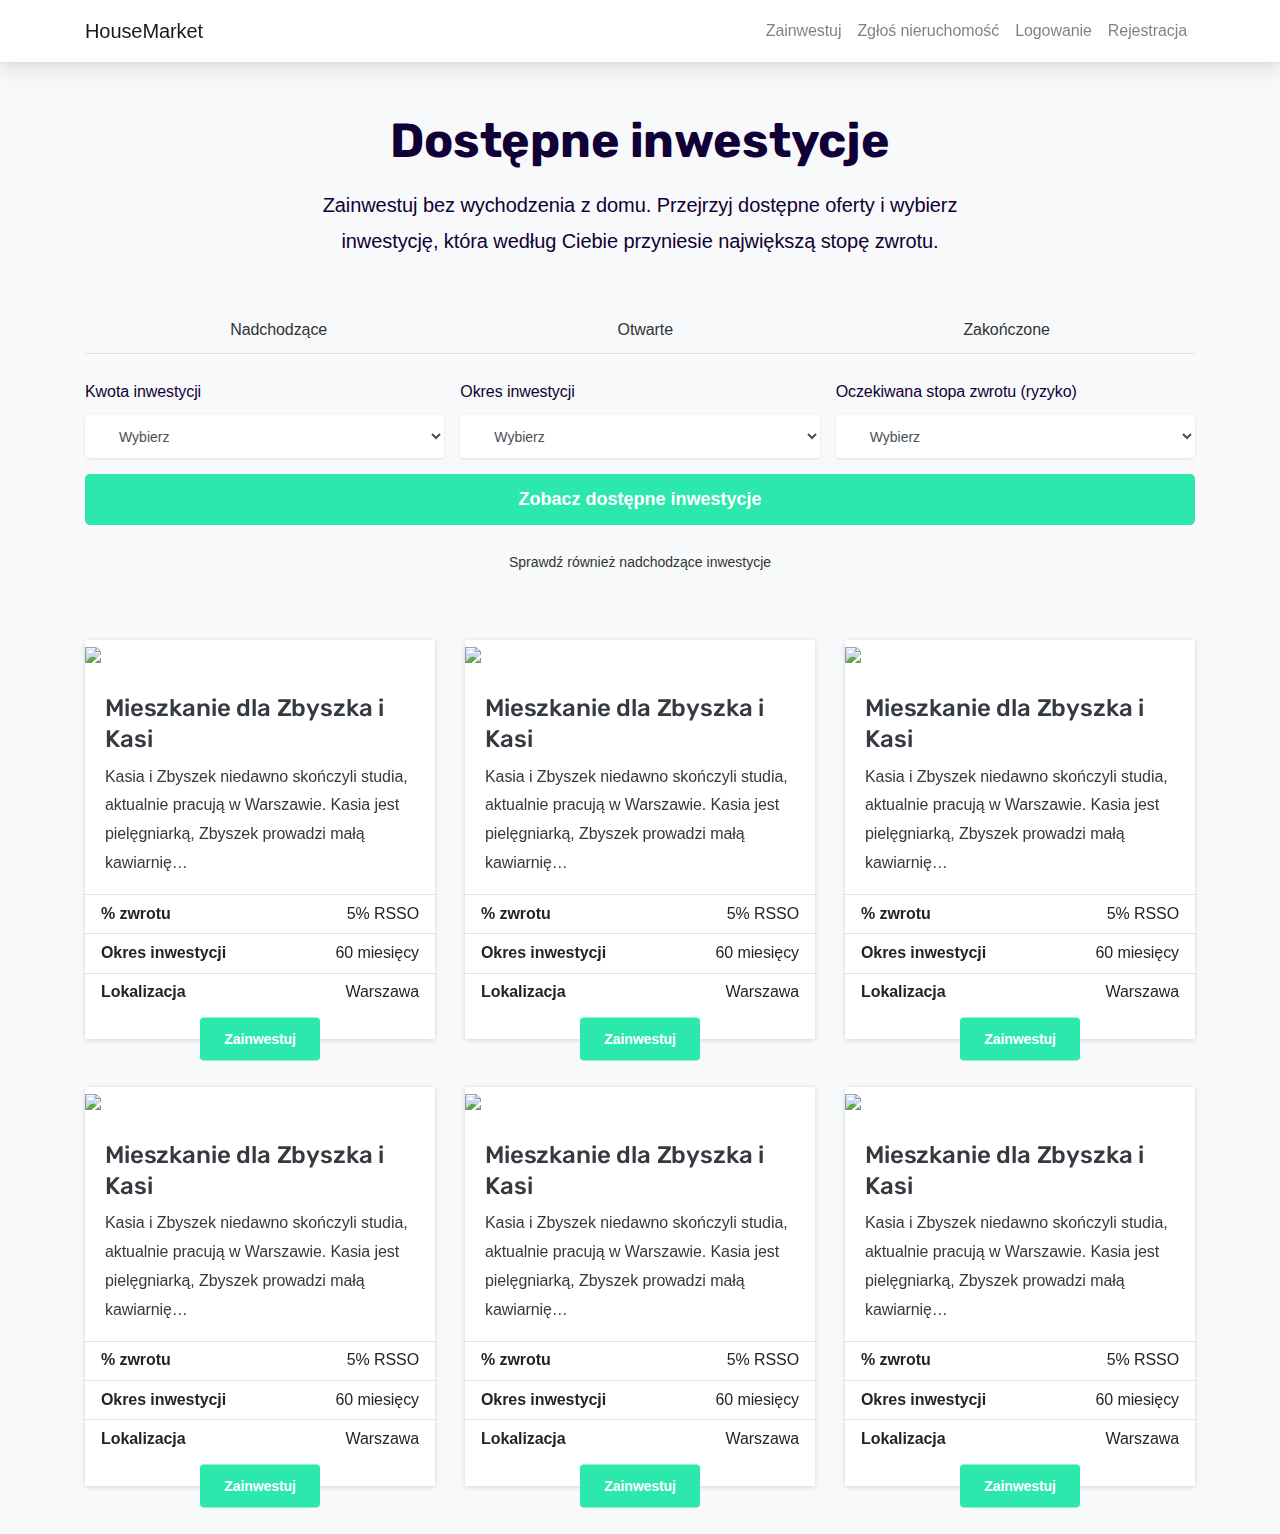
==== commit 8651c3e5: "Update" ====
--- a/index.html
+++ b/index.html
@@ -8,6 +8,7 @@
     <link rel="stylesheet" href="assets/bootstrap/css/bootstrap.min.css?h=53a3e8cd55575d0d4dd737bfaacb1d0a">
     <link rel="stylesheet" href="https://fonts.googleapis.com/css?family=Rubik:300,300i,400,400i,500,500i,600,600i,700,700i,800,800i,900,900i&amp;subset=latin-ext&amp;display=swap">
     <link rel="stylesheet" href="assets/fonts/fontawesome-all.min.css?h=37efe7e508357f382d0a5b2b73cd47ee">
+    <link rel="stylesheet" href="assets/css/utilities/utilities.compiled.css?h=32698cf99c0a28fb6a595deedc9db4fb">
     <link rel="stylesheet" href="https://cdn.jsdelivr.net/npm/select2@4.1.0-rc.0/dist/css/select2.min.css">
     <link rel="stylesheet" href="assets/css/overrides/select2.compiled.css?h=7a6507aa6169f1d8ff97fda0ec002e79">
     <link rel="stylesheet" href="assets/css/page.compiled.css?h=b4d4c89ed618af8d8d4192ed8d9b89f8">
@@ -24,8 +25,8 @@
                             <ul class="navbar-nav ml-auto">
                                 <li class="nav-item"><a class="nav-link" href="index.html">Zainwestuj</a></li>
                                 <li class="nav-item"><a class="nav-link" href="application.html">Zgłoś nieruchomość</a></li>
-                                <li class="nav-item"><a class="nav-link" href="#">Logowanie</a></li>
-                                <li class="nav-item"><a class="nav-link" href="#">Rejestracja</a></li>
+                                <li class="nav-item"><a class="nav-link" href="register.html">Logowanie</a></li>
+                                <li class="nav-item"><a class="nav-link" href="register.html">Rejestracja</a></li>
                             </ul>
                         </div>
                     </div>
@@ -42,6 +43,13 @@
                                 <p class="lead text-center mb-0">Zainwestuj bez wychodzenia z domu. Przejrzyj dostępne oferty i wybierz inwestycję, która według Ciebie przyniesie największą stopę zwrotu.<br></p>
                             </div>
                         </div>
+                    </div>
+                    <div class="mb-4">
+                        <ul class="nav nav-tabs nav-fill">
+                            <li class="nav-item"><a class="nav-link" href="#">Nadchodzące</a></li>
+                            <li class="nav-item"><a class="nav-link" href="#">Otwarte</a></li>
+                            <li class="nav-item"><a class="nav-link" href="#">Zakończone</a></li>
+                        </ul>
                     </div>
                     <form>
                         <div class="form-row justify-content-center m-n2">
--- a/assets/css/utilities/utilities.compiled.css
+++ b/assets/css/utilities/utilities.compiled.css
@@ -0,0 +1,8603 @@
+.fw--100 {
+  font-weight: 100 !important;
+}
+
+.fw--200 {
+  font-weight: 200 !important;
+}
+
+.fw--300 {
+  font-weight: 300 !important;
+}
+
+.fw--400 {
+  font-weight: 400 !important;
+}
+
+.fw--500 {
+  font-weight: 500 !important;
+}
+
+.fw--600 {
+  font-weight: 600 !important;
+}
+
+.fw--700 {
+  font-weight: 700 !important;
+}
+
+.fw--800 {
+  font-weight: 800 !important;
+}
+
+.fw--900 {
+  font-weight: 900 !important;
+}
+
+.fs--xxsmall {
+  font-size: xx-small;
+}
+
+.fs--xsmall {
+  font-size: x-small;
+}
+
+.fs--small {
+  font-size: small;
+}
+
+.fs--medium {
+  font-size: medium;
+}
+
+.fs--large {
+  font-size: large;
+}
+
+.fs--xlarge {
+  font-size: x-large;
+}
+
+.fs--xxlarge {
+  font-size: xx-large;
+}
+
+.fs--smaller {
+  font-size: smaller;
+}
+
+.fs--larger {
+  font-size: larger;
+}
+
+.fs--xxxlarge {
+  font-size: 2.35rem;
+}
+
+.opacity--0 {
+  opacity: 0;
+}
+
+.opacity--1 {
+  opacity: 0.01;
+}
+
+.opacity--2 {
+  opacity: 0.02;
+}
+
+.opacity--3 {
+  opacity: 0.03;
+}
+
+.opacity--4 {
+  opacity: 0.04;
+}
+
+.opacity--5 {
+  opacity: 0.05;
+}
+
+.opacity--6 {
+  opacity: 0.06;
+}
+
+.opacity--7 {
+  opacity: 0.07;
+}
+
+.opacity--8 {
+  opacity: 0.08;
+}
+
+.opacity--9 {
+  opacity: 0.09;
+}
+
+.opacity--10 {
+  opacity: 0.1;
+}
+
+.opacity--11 {
+  opacity: 0.11;
+}
+
+.opacity--12 {
+  opacity: 0.12;
+}
+
+.opacity--13 {
+  opacity: 0.13;
+}
+
+.opacity--14 {
+  opacity: 0.14;
+}
+
+.opacity--15 {
+  opacity: 0.15;
+}
+
+.opacity--16 {
+  opacity: 0.16;
+}
+
+.opacity--17 {
+  opacity: 0.17;
+}
+
+.opacity--18 {
+  opacity: 0.18;
+}
+
+.opacity--19 {
+  opacity: 0.19;
+}
+
+.opacity--20 {
+  opacity: 0.2;
+}
+
+.opacity--21 {
+  opacity: 0.21;
+}
+
+.opacity--22 {
+  opacity: 0.22;
+}
+
+.opacity--23 {
+  opacity: 0.23;
+}
+
+.opacity--24 {
+  opacity: 0.24;
+}
+
+.opacity--25 {
+  opacity: 0.25;
+}
+
+.opacity--26 {
+  opacity: 0.26;
+}
+
+.opacity--27 {
+  opacity: 0.27;
+}
+
+.opacity--28 {
+  opacity: 0.28;
+}
+
+.opacity--29 {
+  opacity: 0.29;
+}
+
+.opacity--30 {
+  opacity: 0.3;
+}
+
+.opacity--31 {
+  opacity: 0.31;
+}
+
+.opacity--32 {
+  opacity: 0.32;
+}
+
+.opacity--33 {
+  opacity: 0.33;
+}
+
+.opacity--34 {
+  opacity: 0.34;
+}
+
+.opacity--35 {
+  opacity: 0.35;
+}
+
+.opacity--36 {
+  opacity: 0.36;
+}
+
+.opacity--37 {
+  opacity: 0.37;
+}
+
+.opacity--38 {
+  opacity: 0.38;
+}
+
+.opacity--39 {
+  opacity: 0.39;
+}
+
+.opacity--40 {
+  opacity: 0.4;
+}
+
+.opacity--41 {
+  opacity: 0.41;
+}
+
+.opacity--42 {
+  opacity: 0.42;
+}
+
+.opacity--43 {
+  opacity: 0.43;
+}
+
+.opacity--44 {
+  opacity: 0.44;
+}
+
+.opacity--45 {
+  opacity: 0.45;
+}
+
+.opacity--46 {
+  opacity: 0.46;
+}
+
+.opacity--47 {
+  opacity: 0.47;
+}
+
+.opacity--48 {
+  opacity: 0.48;
+}
+
+.opacity--49 {
+  opacity: 0.49;
+}
+
+.opacity--50 {
+  opacity: 0.5;
+}
+
+.opacity--51 {
+  opacity: 0.51;
+}
+
+.opacity--52 {
+  opacity: 0.52;
+}
+
+.opacity--53 {
+  opacity: 0.53;
+}
+
+.opacity--54 {
+  opacity: 0.54;
+}
+
+.opacity--55 {
+  opacity: 0.55;
+}
+
+.opacity--56 {
+  opacity: 0.56;
+}
+
+.opacity--57 {
+  opacity: 0.57;
+}
+
+.opacity--58 {
+  opacity: 0.58;
+}
+
+.opacity--59 {
+  opacity: 0.59;
+}
+
+.opacity--60 {
+  opacity: 0.6;
+}
+
+.opacity--61 {
+  opacity: 0.61;
+}
+
+.opacity--62 {
+  opacity: 0.62;
+}
+
+.opacity--63 {
+  opacity: 0.63;
+}
+
+.opacity--64 {
+  opacity: 0.64;
+}
+
+.opacity--65 {
+  opacity: 0.65;
+}
+
+.opacity--66 {
+  opacity: 0.66;
+}
+
+.opacity--67 {
+  opacity: 0.67;
+}
+
+.opacity--68 {
+  opacity: 0.68;
+}
+
+.opacity--69 {
+  opacity: 0.69;
+}
+
+.opacity--70 {
+  opacity: 0.7;
+}
+
+.opacity--71 {
+  opacity: 0.71;
+}
+
+.opacity--72 {
+  opacity: 0.72;
+}
+
+.opacity--73 {
+  opacity: 0.73;
+}
+
+.opacity--74 {
+  opacity: 0.74;
+}
+
+.opacity--75 {
+  opacity: 0.75;
+}
+
+.opacity--76 {
+  opacity: 0.76;
+}
+
+.opacity--77 {
+  opacity: 0.77;
+}
+
+.opacity--78 {
+  opacity: 0.78;
+}
+
+.opacity--79 {
+  opacity: 0.79;
+}
+
+.opacity--80 {
+  opacity: 0.8;
+}
+
+.opacity--81 {
+  opacity: 0.81;
+}
+
+.opacity--82 {
+  opacity: 0.82;
+}
+
+.opacity--83 {
+  opacity: 0.83;
+}
+
+.opacity--84 {
+  opacity: 0.84;
+}
+
+.opacity--85 {
+  opacity: 0.85;
+}
+
+.opacity--86 {
+  opacity: 0.86;
+}
+
+.opacity--87 {
+  opacity: 0.87;
+}
+
+.opacity--88 {
+  opacity: 0.88;
+}
+
+.opacity--89 {
+  opacity: 0.89;
+}
+
+.opacity--90 {
+  opacity: 0.9;
+}
+
+.opacity--91 {
+  opacity: 0.91;
+}
+
+.opacity--92 {
+  opacity: 0.92;
+}
+
+.opacity--93 {
+  opacity: 0.93;
+}
+
+.opacity--94 {
+  opacity: 0.94;
+}
+
+.opacity--95 {
+  opacity: 0.95;
+}
+
+.opacity--96 {
+  opacity: 0.96;
+}
+
+.opacity--97 {
+  opacity: 0.97;
+}
+
+.opacity--98 {
+  opacity: 0.98;
+}
+
+.opacity--99 {
+  opacity: 0.99;
+}
+
+.opacity--100 {
+  opacity: 1;
+}
+
+.w--0 {
+  width: 0px !important;
+}
+
+.minw--0 {
+  min-width: 0px !important;
+}
+
+.maxw--0 {
+  max-width: 0px !important;
+}
+
+.h--0 {
+  height: 0px !important;
+}
+
+.minh--0 {
+  min-height: 0px !important;
+}
+
+.maxh--0 {
+  max-height: 0px !important;
+}
+
+.ps--0,
+.px--0,
+.p--0 {
+  padding-left: 0px !important;
+}
+
+.pe--0,
+.px--0,
+.p--0 {
+  padding-right: 0px !important;
+}
+
+.pt--0,
+.py--0,
+.p--0 {
+  padding-top: 0px !important;
+}
+
+.pb--0,
+.py--0,
+.p--0 {
+  padding-bottom: 0px !important;
+}
+
+.ms--0,
+.mx--0,
+.m--0 {
+  margin-left: 0px !important;
+}
+
+.me--0,
+.mx--0,
+.m--0 {
+  margin-right: 0px !important;
+}
+
+.mt--0,
+.my--0,
+.m--0 {
+  margin-top: 0px !important;
+}
+
+.mb--0,
+.my--0,
+.m--0 {
+  margin-bottom: 0px !important;
+}
+
+.ms--n0,
+.mx--n0,
+.m--n0 {
+  margin-left: -0px !important;
+}
+
+.me--n0,
+.mx--n0,
+.m--n0 {
+  margin-right: -0px !important;
+}
+
+.mt--n0,
+.my--n0,
+.m--n0 {
+  margin-top: -0px !important;
+}
+
+.mb--n0,
+.my--n0,
+.m--n0 {
+  margin-bottom: -0px !important;
+}
+
+.top--0 {
+  top: 0px;
+}
+
+.right--0 {
+  right: 0px;
+}
+
+.bottom--0 {
+  bottom: 0px;
+}
+
+.left--0 {
+  left: 0px;
+}
+
+.top--n0 {
+  top: -0px;
+}
+
+.right--n0 {
+  right: -0px;
+}
+
+.bottom--n0 {
+  bottom: -0px;
+}
+
+.left--n0 {
+  left: -0px;
+}
+
+.zx--0 {
+  z-index: 0;
+}
+
+.zx--n0 {
+  z-index: -0;
+}
+
+.border--0 {
+  border-width: 0px !important;
+}
+
+.border-radius--0 {
+  border-radius: 0px !important;
+}
+
+.w--1 {
+  width: 1px !important;
+}
+
+.minw--1 {
+  min-width: 1px !important;
+}
+
+.maxw--1 {
+  max-width: 1px !important;
+}
+
+.h--1 {
+  height: 1px !important;
+}
+
+.minh--1 {
+  min-height: 1px !important;
+}
+
+.maxh--1 {
+  max-height: 1px !important;
+}
+
+.ps--1,
+.px--1,
+.p--1 {
+  padding-left: 1px !important;
+}
+
+.pe--1,
+.px--1,
+.p--1 {
+  padding-right: 1px !important;
+}
+
+.pt--1,
+.py--1,
+.p--1 {
+  padding-top: 1px !important;
+}
+
+.pb--1,
+.py--1,
+.p--1 {
+  padding-bottom: 1px !important;
+}
+
+.ms--1,
+.mx--1,
+.m--1 {
+  margin-left: 1px !important;
+}
+
+.me--1,
+.mx--1,
+.m--1 {
+  margin-right: 1px !important;
+}
+
+.mt--1,
+.my--1,
+.m--1 {
+  margin-top: 1px !important;
+}
+
+.mb--1,
+.my--1,
+.m--1 {
+  margin-bottom: 1px !important;
+}
+
+.ms--n1,
+.mx--n1,
+.m--n1 {
+  margin-left: -1px !important;
+}
+
+.me--n1,
+.mx--n1,
+.m--n1 {
+  margin-right: -1px !important;
+}
+
+.mt--n1,
+.my--n1,
+.m--n1 {
+  margin-top: -1px !important;
+}
+
+.mb--n1,
+.my--n1,
+.m--n1 {
+  margin-bottom: -1px !important;
+}
+
+.top--1 {
+  top: 1px;
+}
+
+.right--1 {
+  right: 1px;
+}
+
+.bottom--1 {
+  bottom: 1px;
+}
+
+.left--1 {
+  left: 1px;
+}
+
+.top--n1 {
+  top: -1px;
+}
+
+.right--n1 {
+  right: -1px;
+}
+
+.bottom--n1 {
+  bottom: -1px;
+}
+
+.left--n1 {
+  left: -1px;
+}
+
+.zx--1 {
+  z-index: 1;
+}
+
+.zx--n1 {
+  z-index: -1;
+}
+
+.border--1 {
+  border-width: 1px !important;
+}
+
+.border-radius--1 {
+  border-radius: 1px !important;
+}
+
+.w--2 {
+  width: 2px !important;
+}
+
+.minw--2 {
+  min-width: 2px !important;
+}
+
+.maxw--2 {
+  max-width: 2px !important;
+}
+
+.h--2 {
+  height: 2px !important;
+}
+
+.minh--2 {
+  min-height: 2px !important;
+}
+
+.maxh--2 {
+  max-height: 2px !important;
+}
+
+.ps--2,
+.px--2,
+.p--2 {
+  padding-left: 2px !important;
+}
+
+.pe--2,
+.px--2,
+.p--2 {
+  padding-right: 2px !important;
+}
+
+.pt--2,
+.py--2,
+.p--2 {
+  padding-top: 2px !important;
+}
+
+.pb--2,
+.py--2,
+.p--2 {
+  padding-bottom: 2px !important;
+}
+
+.ms--2,
+.mx--2,
+.m--2 {
+  margin-left: 2px !important;
+}
+
+.me--2,
+.mx--2,
+.m--2 {
+  margin-right: 2px !important;
+}
+
+.mt--2,
+.my--2,
+.m--2 {
+  margin-top: 2px !important;
+}
+
+.mb--2,
+.my--2,
+.m--2 {
+  margin-bottom: 2px !important;
+}
+
+.ms--n2,
+.mx--n2,
+.m--n2 {
+  margin-left: -2px !important;
+}
+
+.me--n2,
+.mx--n2,
+.m--n2 {
+  margin-right: -2px !important;
+}
+
+.mt--n2,
+.my--n2,
+.m--n2 {
+  margin-top: -2px !important;
+}
+
+.mb--n2,
+.my--n2,
+.m--n2 {
+  margin-bottom: -2px !important;
+}
+
+.top--2 {
+  top: 2px;
+}
+
+.right--2 {
+  right: 2px;
+}
+
+.bottom--2 {
+  bottom: 2px;
+}
+
+.left--2 {
+  left: 2px;
+}
+
+.top--n2 {
+  top: -2px;
+}
+
+.right--n2 {
+  right: -2px;
+}
+
+.bottom--n2 {
+  bottom: -2px;
+}
+
+.left--n2 {
+  left: -2px;
+}
+
+.zx--2 {
+  z-index: 2;
+}
+
+.zx--n2 {
+  z-index: -2;
+}
+
+.border--2 {
+  border-width: 2px !important;
+}
+
+.border-radius--2 {
+  border-radius: 2px !important;
+}
+
+.w--3 {
+  width: 3px !important;
+}
+
+.minw--3 {
+  min-width: 3px !important;
+}
+
+.maxw--3 {
+  max-width: 3px !important;
+}
+
+.h--3 {
+  height: 3px !important;
+}
+
+.minh--3 {
+  min-height: 3px !important;
+}
+
+.maxh--3 {
+  max-height: 3px !important;
+}
+
+.ps--3,
+.px--3,
+.p--3 {
+  padding-left: 3px !important;
+}
+
+.pe--3,
+.px--3,
+.p--3 {
+  padding-right: 3px !important;
+}
+
+.pt--3,
+.py--3,
+.p--3 {
+  padding-top: 3px !important;
+}
+
+.pb--3,
+.py--3,
+.p--3 {
+  padding-bottom: 3px !important;
+}
+
+.ms--3,
+.mx--3,
+.m--3 {
+  margin-left: 3px !important;
+}
+
+.me--3,
+.mx--3,
+.m--3 {
+  margin-right: 3px !important;
+}
+
+.mt--3,
+.my--3,
+.m--3 {
+  margin-top: 3px !important;
+}
+
+.mb--3,
+.my--3,
+.m--3 {
+  margin-bottom: 3px !important;
+}
+
+.ms--n3,
+.mx--n3,
+.m--n3 {
+  margin-left: -3px !important;
+}
+
+.me--n3,
+.mx--n3,
+.m--n3 {
+  margin-right: -3px !important;
+}
+
+.mt--n3,
+.my--n3,
+.m--n3 {
+  margin-top: -3px !important;
+}
+
+.mb--n3,
+.my--n3,
+.m--n3 {
+  margin-bottom: -3px !important;
+}
+
+.top--3 {
+  top: 3px;
+}
+
+.right--3 {
+  right: 3px;
+}
+
+.bottom--3 {
+  bottom: 3px;
+}
+
+.left--3 {
+  left: 3px;
+}
+
+.top--n3 {
+  top: -3px;
+}
+
+.right--n3 {
+  right: -3px;
+}
+
+.bottom--n3 {
+  bottom: -3px;
+}
+
+.left--n3 {
+  left: -3px;
+}
+
+.zx--3 {
+  z-index: 3;
+}
+
+.zx--n3 {
+  z-index: -3;
+}
+
+.border--3 {
+  border-width: 3px !important;
+}
+
+.border-radius--3 {
+  border-radius: 3px !important;
+}
+
+.w--4 {
+  width: 4px !important;
+}
+
+.minw--4 {
+  min-width: 4px !important;
+}
+
+.maxw--4 {
+  max-width: 4px !important;
+}
+
+.h--4 {
+  height: 4px !important;
+}
+
+.minh--4 {
+  min-height: 4px !important;
+}
+
+.maxh--4 {
+  max-height: 4px !important;
+}
+
+.ps--4,
+.px--4,
+.p--4 {
+  padding-left: 4px !important;
+}
+
+.pe--4,
+.px--4,
+.p--4 {
+  padding-right: 4px !important;
+}
+
+.pt--4,
+.py--4,
+.p--4 {
+  padding-top: 4px !important;
+}
+
+.pb--4,
+.py--4,
+.p--4 {
+  padding-bottom: 4px !important;
+}
+
+.ms--4,
+.mx--4,
+.m--4 {
+  margin-left: 4px !important;
+}
+
+.me--4,
+.mx--4,
+.m--4 {
+  margin-right: 4px !important;
+}
+
+.mt--4,
+.my--4,
+.m--4 {
+  margin-top: 4px !important;
+}
+
+.mb--4,
+.my--4,
+.m--4 {
+  margin-bottom: 4px !important;
+}
+
+.ms--n4,
+.mx--n4,
+.m--n4 {
+  margin-left: -4px !important;
+}
+
+.me--n4,
+.mx--n4,
+.m--n4 {
+  margin-right: -4px !important;
+}
+
+.mt--n4,
+.my--n4,
+.m--n4 {
+  margin-top: -4px !important;
+}
+
+.mb--n4,
+.my--n4,
+.m--n4 {
+  margin-bottom: -4px !important;
+}
+
+.top--4 {
+  top: 4px;
+}
+
+.right--4 {
+  right: 4px;
+}
+
+.bottom--4 {
+  bottom: 4px;
+}
+
+.left--4 {
+  left: 4px;
+}
+
+.top--n4 {
+  top: -4px;
+}
+
+.right--n4 {
+  right: -4px;
+}
+
+.bottom--n4 {
+  bottom: -4px;
+}
+
+.left--n4 {
+  left: -4px;
+}
+
+.zx--4 {
+  z-index: 4;
+}
+
+.zx--n4 {
+  z-index: -4;
+}
+
+.border--4 {
+  border-width: 4px !important;
+}
+
+.border-radius--4 {
+  border-radius: 4px !important;
+}
+
+.w--5 {
+  width: 5px !important;
+}
+
+.minw--5 {
+  min-width: 5px !important;
+}
+
+.maxw--5 {
+  max-width: 5px !important;
+}
+
+.h--5 {
+  height: 5px !important;
+}
+
+.minh--5 {
+  min-height: 5px !important;
+}
+
+.maxh--5 {
+  max-height: 5px !important;
+}
+
+.ps--5,
+.px--5,
+.p--5 {
+  padding-left: 5px !important;
+}
+
+.pe--5,
+.px--5,
+.p--5 {
+  padding-right: 5px !important;
+}
+
+.pt--5,
+.py--5,
+.p--5 {
+  padding-top: 5px !important;
+}
+
+.pb--5,
+.py--5,
+.p--5 {
+  padding-bottom: 5px !important;
+}
+
+.ms--5,
+.mx--5,
+.m--5 {
+  margin-left: 5px !important;
+}
+
+.me--5,
+.mx--5,
+.m--5 {
+  margin-right: 5px !important;
+}
+
+.mt--5,
+.my--5,
+.m--5 {
+  margin-top: 5px !important;
+}
+
+.mb--5,
+.my--5,
+.m--5 {
+  margin-bottom: 5px !important;
+}
+
+.ms--n5,
+.mx--n5,
+.m--n5 {
+  margin-left: -5px !important;
+}
+
+.me--n5,
+.mx--n5,
+.m--n5 {
+  margin-right: -5px !important;
+}
+
+.mt--n5,
+.my--n5,
+.m--n5 {
+  margin-top: -5px !important;
+}
+
+.mb--n5,
+.my--n5,
+.m--n5 {
+  margin-bottom: -5px !important;
+}
+
+.top--5 {
+  top: 5px;
+}
+
+.right--5 {
+  right: 5px;
+}
+
+.bottom--5 {
+  bottom: 5px;
+}
+
+.left--5 {
+  left: 5px;
+}
+
+.top--n5 {
+  top: -5px;
+}
+
+.right--n5 {
+  right: -5px;
+}
+
+.bottom--n5 {
+  bottom: -5px;
+}
+
+.left--n5 {
+  left: -5px;
+}
+
+.zx--5 {
+  z-index: 5;
+}
+
+.zx--n5 {
+  z-index: -5;
+}
+
+.border--5 {
+  border-width: 5px !important;
+}
+
+.border-radius--5 {
+  border-radius: 5px !important;
+}
+
+.w--6 {
+  width: 6px !important;
+}
+
+.minw--6 {
+  min-width: 6px !important;
+}
+
+.maxw--6 {
+  max-width: 6px !important;
+}
+
+.h--6 {
+  height: 6px !important;
+}
+
+.minh--6 {
+  min-height: 6px !important;
+}
+
+.maxh--6 {
+  max-height: 6px !important;
+}
+
+.ps--6,
+.px--6,
+.p--6 {
+  padding-left: 6px !important;
+}
+
+.pe--6,
+.px--6,
+.p--6 {
+  padding-right: 6px !important;
+}
+
+.pt--6,
+.py--6,
+.p--6 {
+  padding-top: 6px !important;
+}
+
+.pb--6,
+.py--6,
+.p--6 {
+  padding-bottom: 6px !important;
+}
+
+.ms--6,
+.mx--6,
+.m--6 {
+  margin-left: 6px !important;
+}
+
+.me--6,
+.mx--6,
+.m--6 {
+  margin-right: 6px !important;
+}
+
+.mt--6,
+.my--6,
+.m--6 {
+  margin-top: 6px !important;
+}
+
+.mb--6,
+.my--6,
+.m--6 {
+  margin-bottom: 6px !important;
+}
+
+.ms--n6,
+.mx--n6,
+.m--n6 {
+  margin-left: -6px !important;
+}
+
+.me--n6,
+.mx--n6,
+.m--n6 {
+  margin-right: -6px !important;
+}
+
+.mt--n6,
+.my--n6,
+.m--n6 {
+  margin-top: -6px !important;
+}
+
+.mb--n6,
+.my--n6,
+.m--n6 {
+  margin-bottom: -6px !important;
+}
+
+.top--6 {
+  top: 6px;
+}
+
+.right--6 {
+  right: 6px;
+}
+
+.bottom--6 {
+  bottom: 6px;
+}
+
+.left--6 {
+  left: 6px;
+}
+
+.top--n6 {
+  top: -6px;
+}
+
+.right--n6 {
+  right: -6px;
+}
+
+.bottom--n6 {
+  bottom: -6px;
+}
+
+.left--n6 {
+  left: -6px;
+}
+
+.zx--6 {
+  z-index: 6;
+}
+
+.zx--n6 {
+  z-index: -6;
+}
+
+.border--6 {
+  border-width: 6px !important;
+}
+
+.border-radius--6 {
+  border-radius: 6px !important;
+}
+
+.w--7 {
+  width: 7px !important;
+}
+
+.minw--7 {
+  min-width: 7px !important;
+}
+
+.maxw--7 {
+  max-width: 7px !important;
+}
+
+.h--7 {
+  height: 7px !important;
+}
+
+.minh--7 {
+  min-height: 7px !important;
+}
+
+.maxh--7 {
+  max-height: 7px !important;
+}
+
+.ps--7,
+.px--7,
+.p--7 {
+  padding-left: 7px !important;
+}
+
+.pe--7,
+.px--7,
+.p--7 {
+  padding-right: 7px !important;
+}
+
+.pt--7,
+.py--7,
+.p--7 {
+  padding-top: 7px !important;
+}
+
+.pb--7,
+.py--7,
+.p--7 {
+  padding-bottom: 7px !important;
+}
+
+.ms--7,
+.mx--7,
+.m--7 {
+  margin-left: 7px !important;
+}
+
+.me--7,
+.mx--7,
+.m--7 {
+  margin-right: 7px !important;
+}
+
+.mt--7,
+.my--7,
+.m--7 {
+  margin-top: 7px !important;
+}
+
+.mb--7,
+.my--7,
+.m--7 {
+  margin-bottom: 7px !important;
+}
+
+.ms--n7,
+.mx--n7,
+.m--n7 {
+  margin-left: -7px !important;
+}
+
+.me--n7,
+.mx--n7,
+.m--n7 {
+  margin-right: -7px !important;
+}
+
+.mt--n7,
+.my--n7,
+.m--n7 {
+  margin-top: -7px !important;
+}
+
+.mb--n7,
+.my--n7,
+.m--n7 {
+  margin-bottom: -7px !important;
+}
+
+.top--7 {
+  top: 7px;
+}
+
+.right--7 {
+  right: 7px;
+}
+
+.bottom--7 {
+  bottom: 7px;
+}
+
+.left--7 {
+  left: 7px;
+}
+
+.top--n7 {
+  top: -7px;
+}
+
+.right--n7 {
+  right: -7px;
+}
+
+.bottom--n7 {
+  bottom: -7px;
+}
+
+.left--n7 {
+  left: -7px;
+}
+
+.zx--7 {
+  z-index: 7;
+}
+
+.zx--n7 {
+  z-index: -7;
+}
+
+.border--7 {
+  border-width: 7px !important;
+}
+
+.border-radius--7 {
+  border-radius: 7px !important;
+}
+
+.w--8 {
+  width: 8px !important;
+}
+
+.minw--8 {
+  min-width: 8px !important;
+}
+
+.maxw--8 {
+  max-width: 8px !important;
+}
+
+.h--8 {
+  height: 8px !important;
+}
+
+.minh--8 {
+  min-height: 8px !important;
+}
+
+.maxh--8 {
+  max-height: 8px !important;
+}
+
+.ps--8,
+.px--8,
+.p--8 {
+  padding-left: 8px !important;
+}
+
+.pe--8,
+.px--8,
+.p--8 {
+  padding-right: 8px !important;
+}
+
+.pt--8,
+.py--8,
+.p--8 {
+  padding-top: 8px !important;
+}
+
+.pb--8,
+.py--8,
+.p--8 {
+  padding-bottom: 8px !important;
+}
+
+.ms--8,
+.mx--8,
+.m--8 {
+  margin-left: 8px !important;
+}
+
+.me--8,
+.mx--8,
+.m--8 {
+  margin-right: 8px !important;
+}
+
+.mt--8,
+.my--8,
+.m--8 {
+  margin-top: 8px !important;
+}
+
+.mb--8,
+.my--8,
+.m--8 {
+  margin-bottom: 8px !important;
+}
+
+.ms--n8,
+.mx--n8,
+.m--n8 {
+  margin-left: -8px !important;
+}
+
+.me--n8,
+.mx--n8,
+.m--n8 {
+  margin-right: -8px !important;
+}
+
+.mt--n8,
+.my--n8,
+.m--n8 {
+  margin-top: -8px !important;
+}
+
+.mb--n8,
+.my--n8,
+.m--n8 {
+  margin-bottom: -8px !important;
+}
+
+.top--8 {
+  top: 8px;
+}
+
+.right--8 {
+  right: 8px;
+}
+
+.bottom--8 {
+  bottom: 8px;
+}
+
+.left--8 {
+  left: 8px;
+}
+
+.top--n8 {
+  top: -8px;
+}
+
+.right--n8 {
+  right: -8px;
+}
+
+.bottom--n8 {
+  bottom: -8px;
+}
+
+.left--n8 {
+  left: -8px;
+}
+
+.zx--8 {
+  z-index: 8;
+}
+
+.zx--n8 {
+  z-index: -8;
+}
+
+.border--8 {
+  border-width: 8px !important;
+}
+
+.border-radius--8 {
+  border-radius: 8px !important;
+}
+
+.w--9 {
+  width: 9px !important;
+}
+
+.minw--9 {
+  min-width: 9px !important;
+}
+
+.maxw--9 {
+  max-width: 9px !important;
+}
+
+.h--9 {
+  height: 9px !important;
+}
+
+.minh--9 {
+  min-height: 9px !important;
+}
+
+.maxh--9 {
+  max-height: 9px !important;
+}
+
+.ps--9,
+.px--9,
+.p--9 {
+  padding-left: 9px !important;
+}
+
+.pe--9,
+.px--9,
+.p--9 {
+  padding-right: 9px !important;
+}
+
+.pt--9,
+.py--9,
+.p--9 {
+  padding-top: 9px !important;
+}
+
+.pb--9,
+.py--9,
+.p--9 {
+  padding-bottom: 9px !important;
+}
+
+.ms--9,
+.mx--9,
+.m--9 {
+  margin-left: 9px !important;
+}
+
+.me--9,
+.mx--9,
+.m--9 {
+  margin-right: 9px !important;
+}
+
+.mt--9,
+.my--9,
+.m--9 {
+  margin-top: 9px !important;
+}
+
+.mb--9,
+.my--9,
+.m--9 {
+  margin-bottom: 9px !important;
+}
+
+.ms--n9,
+.mx--n9,
+.m--n9 {
+  margin-left: -9px !important;
+}
+
+.me--n9,
+.mx--n9,
+.m--n9 {
+  margin-right: -9px !important;
+}
+
+.mt--n9,
+.my--n9,
+.m--n9 {
+  margin-top: -9px !important;
+}
+
+.mb--n9,
+.my--n9,
+.m--n9 {
+  margin-bottom: -9px !important;
+}
+
+.top--9 {
+  top: 9px;
+}
+
+.right--9 {
+  right: 9px;
+}
+
+.bottom--9 {
+  bottom: 9px;
+}
+
+.left--9 {
+  left: 9px;
+}
+
+.top--n9 {
+  top: -9px;
+}
+
+.right--n9 {
+  right: -9px;
+}
+
+.bottom--n9 {
+  bottom: -9px;
+}
+
+.left--n9 {
+  left: -9px;
+}
+
+.zx--9 {
+  z-index: 9;
+}
+
+.zx--n9 {
+  z-index: -9;
+}
+
+.border--9 {
+  border-width: 9px !important;
+}
+
+.border-radius--9 {
+  border-radius: 9px !important;
+}
+
+.w--10 {
+  width: 10px !important;
+}
+
+.minw--10 {
+  min-width: 10px !important;
+}
+
+.maxw--10 {
+  max-width: 10px !important;
+}
+
+.h--10 {
+  height: 10px !important;
+}
+
+.minh--10 {
+  min-height: 10px !important;
+}
+
+.maxh--10 {
+  max-height: 10px !important;
+}
+
+.ps--10,
+.px--10,
+.p--10 {
+  padding-left: 10px !important;
+}
+
+.pe--10,
+.px--10,
+.p--10 {
+  padding-right: 10px !important;
+}
+
+.pt--10,
+.py--10,
+.p--10 {
+  padding-top: 10px !important;
+}
+
+.pb--10,
+.py--10,
+.p--10 {
+  padding-bottom: 10px !important;
+}
+
+.ms--10,
+.mx--10,
+.m--10 {
+  margin-left: 10px !important;
+}
+
+.me--10,
+.mx--10,
+.m--10 {
+  margin-right: 10px !important;
+}
+
+.mt--10,
+.my--10,
+.m--10 {
+  margin-top: 10px !important;
+}
+
+.mb--10,
+.my--10,
+.m--10 {
+  margin-bottom: 10px !important;
+}
+
+.ms--n10,
+.mx--n10,
+.m--n10 {
+  margin-left: -10px !important;
+}
+
+.me--n10,
+.mx--n10,
+.m--n10 {
+  margin-right: -10px !important;
+}
+
+.mt--n10,
+.my--n10,
+.m--n10 {
+  margin-top: -10px !important;
+}
+
+.mb--n10,
+.my--n10,
+.m--n10 {
+  margin-bottom: -10px !important;
+}
+
+.top--10 {
+  top: 10px;
+}
+
+.right--10 {
+  right: 10px;
+}
+
+.bottom--10 {
+  bottom: 10px;
+}
+
+.left--10 {
+  left: 10px;
+}
+
+.top--n10 {
+  top: -10px;
+}
+
+.right--n10 {
+  right: -10px;
+}
+
+.bottom--n10 {
+  bottom: -10px;
+}
+
+.left--n10 {
+  left: -10px;
+}
+
+.zx--10 {
+  z-index: 10;
+}
+
+.zx--n10 {
+  z-index: -10;
+}
+
+.border--10 {
+  border-width: 10px !important;
+}
+
+.border-radius--10 {
+  border-radius: 10px !important;
+}
+
+.w--11 {
+  width: 11px !important;
+}
+
+.minw--11 {
+  min-width: 11px !important;
+}
+
+.maxw--11 {
+  max-width: 11px !important;
+}
+
+.h--11 {
+  height: 11px !important;
+}
+
+.minh--11 {
+  min-height: 11px !important;
+}
+
+.maxh--11 {
+  max-height: 11px !important;
+}
+
+.ps--11,
+.px--11,
+.p--11 {
+  padding-left: 11px !important;
+}
+
+.pe--11,
+.px--11,
+.p--11 {
+  padding-right: 11px !important;
+}
+
+.pt--11,
+.py--11,
+.p--11 {
+  padding-top: 11px !important;
+}
+
+.pb--11,
+.py--11,
+.p--11 {
+  padding-bottom: 11px !important;
+}
+
+.ms--11,
+.mx--11,
+.m--11 {
+  margin-left: 11px !important;
+}
+
+.me--11,
+.mx--11,
+.m--11 {
+  margin-right: 11px !important;
+}
+
+.mt--11,
+.my--11,
+.m--11 {
+  margin-top: 11px !important;
+}
+
+.mb--11,
+.my--11,
+.m--11 {
+  margin-bottom: 11px !important;
+}
+
+.ms--n11,
+.mx--n11,
+.m--n11 {
+  margin-left: -11px !important;
+}
+
+.me--n11,
+.mx--n11,
+.m--n11 {
+  margin-right: -11px !important;
+}
+
+.mt--n11,
+.my--n11,
+.m--n11 {
+  margin-top: -11px !important;
+}
+
+.mb--n11,
+.my--n11,
+.m--n11 {
+  margin-bottom: -11px !important;
+}
+
+.top--11 {
+  top: 11px;
+}
+
+.right--11 {
+  right: 11px;
+}
+
+.bottom--11 {
+  bottom: 11px;
+}
+
+.left--11 {
+  left: 11px;
+}
+
+.top--n11 {
+  top: -11px;
+}
+
+.right--n11 {
+  right: -11px;
+}
+
+.bottom--n11 {
+  bottom: -11px;
+}
+
+.left--n11 {
+  left: -11px;
+}
+
+.zx--11 {
+  z-index: 11;
+}
+
+.zx--n11 {
+  z-index: -11;
+}
+
+.border--11 {
+  border-width: 11px !important;
+}
+
+.border-radius--11 {
+  border-radius: 11px !important;
+}
+
+.w--12 {
+  width: 12px !important;
+}
+
+.minw--12 {
+  min-width: 12px !important;
+}
+
+.maxw--12 {
+  max-width: 12px !important;
+}
+
+.h--12 {
+  height: 12px !important;
+}
+
+.minh--12 {
+  min-height: 12px !important;
+}
+
+.maxh--12 {
+  max-height: 12px !important;
+}
+
+.ps--12,
+.px--12,
+.p--12 {
+  padding-left: 12px !important;
+}
+
+.pe--12,
+.px--12,
+.p--12 {
+  padding-right: 12px !important;
+}
+
+.pt--12,
+.py--12,
+.p--12 {
+  padding-top: 12px !important;
+}
+
+.pb--12,
+.py--12,
+.p--12 {
+  padding-bottom: 12px !important;
+}
+
+.ms--12,
+.mx--12,
+.m--12 {
+  margin-left: 12px !important;
+}
+
+.me--12,
+.mx--12,
+.m--12 {
+  margin-right: 12px !important;
+}
+
+.mt--12,
+.my--12,
+.m--12 {
+  margin-top: 12px !important;
+}
+
+.mb--12,
+.my--12,
+.m--12 {
+  margin-bottom: 12px !important;
+}
+
+.ms--n12,
+.mx--n12,
+.m--n12 {
+  margin-left: -12px !important;
+}
+
+.me--n12,
+.mx--n12,
+.m--n12 {
+  margin-right: -12px !important;
+}
+
+.mt--n12,
+.my--n12,
+.m--n12 {
+  margin-top: -12px !important;
+}
+
+.mb--n12,
+.my--n12,
+.m--n12 {
+  margin-bottom: -12px !important;
+}
+
+.top--12 {
+  top: 12px;
+}
+
+.right--12 {
+  right: 12px;
+}
+
+.bottom--12 {
+  bottom: 12px;
+}
+
+.left--12 {
+  left: 12px;
+}
+
+.top--n12 {
+  top: -12px;
+}
+
+.right--n12 {
+  right: -12px;
+}
+
+.bottom--n12 {
+  bottom: -12px;
+}
+
+.left--n12 {
+  left: -12px;
+}
+
+.zx--12 {
+  z-index: 12;
+}
+
+.zx--n12 {
+  z-index: -12;
+}
+
+.border--12 {
+  border-width: 12px !important;
+}
+
+.border-radius--12 {
+  border-radius: 12px !important;
+}
+
+.w--13 {
+  width: 13px !important;
+}
+
+.minw--13 {
+  min-width: 13px !important;
+}
+
+.maxw--13 {
+  max-width: 13px !important;
+}
+
+.h--13 {
+  height: 13px !important;
+}
+
+.minh--13 {
+  min-height: 13px !important;
+}
+
+.maxh--13 {
+  max-height: 13px !important;
+}
+
+.ps--13,
+.px--13,
+.p--13 {
+  padding-left: 13px !important;
+}
+
+.pe--13,
+.px--13,
+.p--13 {
+  padding-right: 13px !important;
+}
+
+.pt--13,
+.py--13,
+.p--13 {
+  padding-top: 13px !important;
+}
+
+.pb--13,
+.py--13,
+.p--13 {
+  padding-bottom: 13px !important;
+}
+
+.ms--13,
+.mx--13,
+.m--13 {
+  margin-left: 13px !important;
+}
+
+.me--13,
+.mx--13,
+.m--13 {
+  margin-right: 13px !important;
+}
+
+.mt--13,
+.my--13,
+.m--13 {
+  margin-top: 13px !important;
+}
+
+.mb--13,
+.my--13,
+.m--13 {
+  margin-bottom: 13px !important;
+}
+
+.ms--n13,
+.mx--n13,
+.m--n13 {
+  margin-left: -13px !important;
+}
+
+.me--n13,
+.mx--n13,
+.m--n13 {
+  margin-right: -13px !important;
+}
+
+.mt--n13,
+.my--n13,
+.m--n13 {
+  margin-top: -13px !important;
+}
+
+.mb--n13,
+.my--n13,
+.m--n13 {
+  margin-bottom: -13px !important;
+}
+
+.top--13 {
+  top: 13px;
+}
+
+.right--13 {
+  right: 13px;
+}
+
+.bottom--13 {
+  bottom: 13px;
+}
+
+.left--13 {
+  left: 13px;
+}
+
+.top--n13 {
+  top: -13px;
+}
+
+.right--n13 {
+  right: -13px;
+}
+
+.bottom--n13 {
+  bottom: -13px;
+}
+
+.left--n13 {
+  left: -13px;
+}
+
+.zx--13 {
+  z-index: 13;
+}
+
+.zx--n13 {
+  z-index: -13;
+}
+
+.border--13 {
+  border-width: 13px !important;
+}
+
+.border-radius--13 {
+  border-radius: 13px !important;
+}
+
+.w--14 {
+  width: 14px !important;
+}
+
+.minw--14 {
+  min-width: 14px !important;
+}
+
+.maxw--14 {
+  max-width: 14px !important;
+}
+
+.h--14 {
+  height: 14px !important;
+}
+
+.minh--14 {
+  min-height: 14px !important;
+}
+
+.maxh--14 {
+  max-height: 14px !important;
+}
+
+.ps--14,
+.px--14,
+.p--14 {
+  padding-left: 14px !important;
+}
+
+.pe--14,
+.px--14,
+.p--14 {
+  padding-right: 14px !important;
+}
+
+.pt--14,
+.py--14,
+.p--14 {
+  padding-top: 14px !important;
+}
+
+.pb--14,
+.py--14,
+.p--14 {
+  padding-bottom: 14px !important;
+}
+
+.ms--14,
+.mx--14,
+.m--14 {
+  margin-left: 14px !important;
+}
+
+.me--14,
+.mx--14,
+.m--14 {
+  margin-right: 14px !important;
+}
+
+.mt--14,
+.my--14,
+.m--14 {
+  margin-top: 14px !important;
+}
+
+.mb--14,
+.my--14,
+.m--14 {
+  margin-bottom: 14px !important;
+}
+
+.ms--n14,
+.mx--n14,
+.m--n14 {
+  margin-left: -14px !important;
+}
+
+.me--n14,
+.mx--n14,
+.m--n14 {
+  margin-right: -14px !important;
+}
+
+.mt--n14,
+.my--n14,
+.m--n14 {
+  margin-top: -14px !important;
+}
+
+.mb--n14,
+.my--n14,
+.m--n14 {
+  margin-bottom: -14px !important;
+}
+
+.top--14 {
+  top: 14px;
+}
+
+.right--14 {
+  right: 14px;
+}
+
+.bottom--14 {
+  bottom: 14px;
+}
+
+.left--14 {
+  left: 14px;
+}
+
+.top--n14 {
+  top: -14px;
+}
+
+.right--n14 {
+  right: -14px;
+}
+
+.bottom--n14 {
+  bottom: -14px;
+}
+
+.left--n14 {
+  left: -14px;
+}
+
+.zx--14 {
+  z-index: 14;
+}
+
+.zx--n14 {
+  z-index: -14;
+}
+
+.border--14 {
+  border-width: 14px !important;
+}
+
+.border-radius--14 {
+  border-radius: 14px !important;
+}
+
+.w--15 {
+  width: 15px !important;
+}
+
+.minw--15 {
+  min-width: 15px !important;
+}
+
+.maxw--15 {
+  max-width: 15px !important;
+}
+
+.h--15 {
+  height: 15px !important;
+}
+
+.minh--15 {
+  min-height: 15px !important;
+}
+
+.maxh--15 {
+  max-height: 15px !important;
+}
+
+.ps--15,
+.px--15,
+.p--15 {
+  padding-left: 15px !important;
+}
+
+.pe--15,
+.px--15,
+.p--15 {
+  padding-right: 15px !important;
+}
+
+.pt--15,
+.py--15,
+.p--15 {
+  padding-top: 15px !important;
+}
+
+.pb--15,
+.py--15,
+.p--15 {
+  padding-bottom: 15px !important;
+}
+
+.ms--15,
+.mx--15,
+.m--15 {
+  margin-left: 15px !important;
+}
+
+.me--15,
+.mx--15,
+.m--15 {
+  margin-right: 15px !important;
+}
+
+.mt--15,
+.my--15,
+.m--15 {
+  margin-top: 15px !important;
+}
+
+.mb--15,
+.my--15,
+.m--15 {
+  margin-bottom: 15px !important;
+}
+
+.ms--n15,
+.mx--n15,
+.m--n15 {
+  margin-left: -15px !important;
+}
+
+.me--n15,
+.mx--n15,
+.m--n15 {
+  margin-right: -15px !important;
+}
+
+.mt--n15,
+.my--n15,
+.m--n15 {
+  margin-top: -15px !important;
+}
+
+.mb--n15,
+.my--n15,
+.m--n15 {
+  margin-bottom: -15px !important;
+}
+
+.top--15 {
+  top: 15px;
+}
+
+.right--15 {
+  right: 15px;
+}
+
+.bottom--15 {
+  bottom: 15px;
+}
+
+.left--15 {
+  left: 15px;
+}
+
+.top--n15 {
+  top: -15px;
+}
+
+.right--n15 {
+  right: -15px;
+}
+
+.bottom--n15 {
+  bottom: -15px;
+}
+
+.left--n15 {
+  left: -15px;
+}
+
+.zx--15 {
+  z-index: 15;
+}
+
+.zx--n15 {
+  z-index: -15;
+}
+
+.border--15 {
+  border-width: 15px !important;
+}
+
+.border-radius--15 {
+  border-radius: 15px !important;
+}
+
+.w--16 {
+  width: 16px !important;
+}
+
+.minw--16 {
+  min-width: 16px !important;
+}
+
+.maxw--16 {
+  max-width: 16px !important;
+}
+
+.h--16 {
+  height: 16px !important;
+}
+
+.minh--16 {
+  min-height: 16px !important;
+}
+
+.maxh--16 {
+  max-height: 16px !important;
+}
+
+.ps--16,
+.px--16,
+.p--16 {
+  padding-left: 16px !important;
+}
+
+.pe--16,
+.px--16,
+.p--16 {
+  padding-right: 16px !important;
+}
+
+.pt--16,
+.py--16,
+.p--16 {
+  padding-top: 16px !important;
+}
+
+.pb--16,
+.py--16,
+.p--16 {
+  padding-bottom: 16px !important;
+}
+
+.ms--16,
+.mx--16,
+.m--16 {
+  margin-left: 16px !important;
+}
+
+.me--16,
+.mx--16,
+.m--16 {
+  margin-right: 16px !important;
+}
+
+.mt--16,
+.my--16,
+.m--16 {
+  margin-top: 16px !important;
+}
+
+.mb--16,
+.my--16,
+.m--16 {
+  margin-bottom: 16px !important;
+}
+
+.ms--n16,
+.mx--n16,
+.m--n16 {
+  margin-left: -16px !important;
+}
+
+.me--n16,
+.mx--n16,
+.m--n16 {
+  margin-right: -16px !important;
+}
+
+.mt--n16,
+.my--n16,
+.m--n16 {
+  margin-top: -16px !important;
+}
+
+.mb--n16,
+.my--n16,
+.m--n16 {
+  margin-bottom: -16px !important;
+}
+
+.top--16 {
+  top: 16px;
+}
+
+.right--16 {
+  right: 16px;
+}
+
+.bottom--16 {
+  bottom: 16px;
+}
+
+.left--16 {
+  left: 16px;
+}
+
+.top--n16 {
+  top: -16px;
+}
+
+.right--n16 {
+  right: -16px;
+}
+
+.bottom--n16 {
+  bottom: -16px;
+}
+
+.left--n16 {
+  left: -16px;
+}
+
+.zx--16 {
+  z-index: 16;
+}
+
+.zx--n16 {
+  z-index: -16;
+}
+
+.border--16 {
+  border-width: 16px !important;
+}
+
+.border-radius--16 {
+  border-radius: 16px !important;
+}
+
+.w--17 {
+  width: 17px !important;
+}
+
+.minw--17 {
+  min-width: 17px !important;
+}
+
+.maxw--17 {
+  max-width: 17px !important;
+}
+
+.h--17 {
+  height: 17px !important;
+}
+
+.minh--17 {
+  min-height: 17px !important;
+}
+
+.maxh--17 {
+  max-height: 17px !important;
+}
+
+.ps--17,
+.px--17,
+.p--17 {
+  padding-left: 17px !important;
+}
+
+.pe--17,
+.px--17,
+.p--17 {
+  padding-right: 17px !important;
+}
+
+.pt--17,
+.py--17,
+.p--17 {
+  padding-top: 17px !important;
+}
+
+.pb--17,
+.py--17,
+.p--17 {
+  padding-bottom: 17px !important;
+}
+
+.ms--17,
+.mx--17,
+.m--17 {
+  margin-left: 17px !important;
+}
+
+.me--17,
+.mx--17,
+.m--17 {
+  margin-right: 17px !important;
+}
+
+.mt--17,
+.my--17,
+.m--17 {
+  margin-top: 17px !important;
+}
+
+.mb--17,
+.my--17,
+.m--17 {
+  margin-bottom: 17px !important;
+}
+
+.ms--n17,
+.mx--n17,
+.m--n17 {
+  margin-left: -17px !important;
+}
+
+.me--n17,
+.mx--n17,
+.m--n17 {
+  margin-right: -17px !important;
+}
+
+.mt--n17,
+.my--n17,
+.m--n17 {
+  margin-top: -17px !important;
+}
+
+.mb--n17,
+.my--n17,
+.m--n17 {
+  margin-bottom: -17px !important;
+}
+
+.top--17 {
+  top: 17px;
+}
+
+.right--17 {
+  right: 17px;
+}
+
+.bottom--17 {
+  bottom: 17px;
+}
+
+.left--17 {
+  left: 17px;
+}
+
+.top--n17 {
+  top: -17px;
+}
+
+.right--n17 {
+  right: -17px;
+}
+
+.bottom--n17 {
+  bottom: -17px;
+}
+
+.left--n17 {
+  left: -17px;
+}
+
+.zx--17 {
+  z-index: 17;
+}
+
+.zx--n17 {
+  z-index: -17;
+}
+
+.border--17 {
+  border-width: 17px !important;
+}
+
+.border-radius--17 {
+  border-radius: 17px !important;
+}
+
+.w--18 {
+  width: 18px !important;
+}
+
+.minw--18 {
+  min-width: 18px !important;
+}
+
+.maxw--18 {
+  max-width: 18px !important;
+}
+
+.h--18 {
+  height: 18px !important;
+}
+
+.minh--18 {
+  min-height: 18px !important;
+}
+
+.maxh--18 {
+  max-height: 18px !important;
+}
+
+.ps--18,
+.px--18,
+.p--18 {
+  padding-left: 18px !important;
+}
+
+.pe--18,
+.px--18,
+.p--18 {
+  padding-right: 18px !important;
+}
+
+.pt--18,
+.py--18,
+.p--18 {
+  padding-top: 18px !important;
+}
+
+.pb--18,
+.py--18,
+.p--18 {
+  padding-bottom: 18px !important;
+}
+
+.ms--18,
+.mx--18,
+.m--18 {
+  margin-left: 18px !important;
+}
+
+.me--18,
+.mx--18,
+.m--18 {
+  margin-right: 18px !important;
+}
+
+.mt--18,
+.my--18,
+.m--18 {
+  margin-top: 18px !important;
+}
+
+.mb--18,
+.my--18,
+.m--18 {
+  margin-bottom: 18px !important;
+}
+
+.ms--n18,
+.mx--n18,
+.m--n18 {
+  margin-left: -18px !important;
+}
+
+.me--n18,
+.mx--n18,
+.m--n18 {
+  margin-right: -18px !important;
+}
+
+.mt--n18,
+.my--n18,
+.m--n18 {
+  margin-top: -18px !important;
+}
+
+.mb--n18,
+.my--n18,
+.m--n18 {
+  margin-bottom: -18px !important;
+}
+
+.top--18 {
+  top: 18px;
+}
+
+.right--18 {
+  right: 18px;
+}
+
+.bottom--18 {
+  bottom: 18px;
+}
+
+.left--18 {
+  left: 18px;
+}
+
+.top--n18 {
+  top: -18px;
+}
+
+.right--n18 {
+  right: -18px;
+}
+
+.bottom--n18 {
+  bottom: -18px;
+}
+
+.left--n18 {
+  left: -18px;
+}
+
+.zx--18 {
+  z-index: 18;
+}
+
+.zx--n18 {
+  z-index: -18;
+}
+
+.border--18 {
+  border-width: 18px !important;
+}
+
+.border-radius--18 {
+  border-radius: 18px !important;
+}
+
+.w--19 {
+  width: 19px !important;
+}
+
+.minw--19 {
+  min-width: 19px !important;
+}
+
+.maxw--19 {
+  max-width: 19px !important;
+}
+
+.h--19 {
+  height: 19px !important;
+}
+
+.minh--19 {
+  min-height: 19px !important;
+}
+
+.maxh--19 {
+  max-height: 19px !important;
+}
+
+.ps--19,
+.px--19,
+.p--19 {
+  padding-left: 19px !important;
+}
+
+.pe--19,
+.px--19,
+.p--19 {
+  padding-right: 19px !important;
+}
+
+.pt--19,
+.py--19,
+.p--19 {
+  padding-top: 19px !important;
+}
+
+.pb--19,
+.py--19,
+.p--19 {
+  padding-bottom: 19px !important;
+}
+
+.ms--19,
+.mx--19,
+.m--19 {
+  margin-left: 19px !important;
+}
+
+.me--19,
+.mx--19,
+.m--19 {
+  margin-right: 19px !important;
+}
+
+.mt--19,
+.my--19,
+.m--19 {
+  margin-top: 19px !important;
+}
+
+.mb--19,
+.my--19,
+.m--19 {
+  margin-bottom: 19px !important;
+}
+
+.ms--n19,
+.mx--n19,
+.m--n19 {
+  margin-left: -19px !important;
+}
+
+.me--n19,
+.mx--n19,
+.m--n19 {
+  margin-right: -19px !important;
+}
+
+.mt--n19,
+.my--n19,
+.m--n19 {
+  margin-top: -19px !important;
+}
+
+.mb--n19,
+.my--n19,
+.m--n19 {
+  margin-bottom: -19px !important;
+}
+
+.top--19 {
+  top: 19px;
+}
+
+.right--19 {
+  right: 19px;
+}
+
+.bottom--19 {
+  bottom: 19px;
+}
+
+.left--19 {
+  left: 19px;
+}
+
+.top--n19 {
+  top: -19px;
+}
+
+.right--n19 {
+  right: -19px;
+}
+
+.bottom--n19 {
+  bottom: -19px;
+}
+
+.left--n19 {
+  left: -19px;
+}
+
+.zx--19 {
+  z-index: 19;
+}
+
+.zx--n19 {
+  z-index: -19;
+}
+
+.border--19 {
+  border-width: 19px !important;
+}
+
+.border-radius--19 {
+  border-radius: 19px !important;
+}
+
+.w--20 {
+  width: 20px !important;
+}
+
+.minw--20 {
+  min-width: 20px !important;
+}
+
+.maxw--20 {
+  max-width: 20px !important;
+}
+
+.h--20 {
+  height: 20px !important;
+}
+
+.minh--20 {
+  min-height: 20px !important;
+}
+
+.maxh--20 {
+  max-height: 20px !important;
+}
+
+.ps--20,
+.px--20,
+.p--20 {
+  padding-left: 20px !important;
+}
+
+.pe--20,
+.px--20,
+.p--20 {
+  padding-right: 20px !important;
+}
+
+.pt--20,
+.py--20,
+.p--20 {
+  padding-top: 20px !important;
+}
+
+.pb--20,
+.py--20,
+.p--20 {
+  padding-bottom: 20px !important;
+}
+
+.ms--20,
+.mx--20,
+.m--20 {
+  margin-left: 20px !important;
+}
+
+.me--20,
+.mx--20,
+.m--20 {
+  margin-right: 20px !important;
+}
+
+.mt--20,
+.my--20,
+.m--20 {
+  margin-top: 20px !important;
+}
+
+.mb--20,
+.my--20,
+.m--20 {
+  margin-bottom: 20px !important;
+}
+
+.ms--n20,
+.mx--n20,
+.m--n20 {
+  margin-left: -20px !important;
+}
+
+.me--n20,
+.mx--n20,
+.m--n20 {
+  margin-right: -20px !important;
+}
+
+.mt--n20,
+.my--n20,
+.m--n20 {
+  margin-top: -20px !important;
+}
+
+.mb--n20,
+.my--n20,
+.m--n20 {
+  margin-bottom: -20px !important;
+}
+
+.top--20 {
+  top: 20px;
+}
+
+.right--20 {
+  right: 20px;
+}
+
+.bottom--20 {
+  bottom: 20px;
+}
+
+.left--20 {
+  left: 20px;
+}
+
+.top--n20 {
+  top: -20px;
+}
+
+.right--n20 {
+  right: -20px;
+}
+
+.bottom--n20 {
+  bottom: -20px;
+}
+
+.left--n20 {
+  left: -20px;
+}
+
+.zx--20 {
+  z-index: 20;
+}
+
+.zx--n20 {
+  z-index: -20;
+}
+
+.border--20 {
+  border-width: 20px !important;
+}
+
+.border-radius--20 {
+  border-radius: 20px !important;
+}
+
+.w--21 {
+  width: 21px !important;
+}
+
+.minw--21 {
+  min-width: 21px !important;
+}
+
+.maxw--21 {
+  max-width: 21px !important;
+}
+
+.h--21 {
+  height: 21px !important;
+}
+
+.minh--21 {
+  min-height: 21px !important;
+}
+
+.maxh--21 {
+  max-height: 21px !important;
+}
+
+.ps--21,
+.px--21,
+.p--21 {
+  padding-left: 21px !important;
+}
+
+.pe--21,
+.px--21,
+.p--21 {
+  padding-right: 21px !important;
+}
+
+.pt--21,
+.py--21,
+.p--21 {
+  padding-top: 21px !important;
+}
+
+.pb--21,
+.py--21,
+.p--21 {
+  padding-bottom: 21px !important;
+}
+
+.ms--21,
+.mx--21,
+.m--21 {
+  margin-left: 21px !important;
+}
+
+.me--21,
+.mx--21,
+.m--21 {
+  margin-right: 21px !important;
+}
+
+.mt--21,
+.my--21,
+.m--21 {
+  margin-top: 21px !important;
+}
+
+.mb--21,
+.my--21,
+.m--21 {
+  margin-bottom: 21px !important;
+}
+
+.ms--n21,
+.mx--n21,
+.m--n21 {
+  margin-left: -21px !important;
+}
+
+.me--n21,
+.mx--n21,
+.m--n21 {
+  margin-right: -21px !important;
+}
+
+.mt--n21,
+.my--n21,
+.m--n21 {
+  margin-top: -21px !important;
+}
+
+.mb--n21,
+.my--n21,
+.m--n21 {
+  margin-bottom: -21px !important;
+}
+
+.top--21 {
+  top: 21px;
+}
+
+.right--21 {
+  right: 21px;
+}
+
+.bottom--21 {
+  bottom: 21px;
+}
+
+.left--21 {
+  left: 21px;
+}
+
+.top--n21 {
+  top: -21px;
+}
+
+.right--n21 {
+  right: -21px;
+}
+
+.bottom--n21 {
+  bottom: -21px;
+}
+
+.left--n21 {
+  left: -21px;
+}
+
+.zx--21 {
+  z-index: 21;
+}
+
+.zx--n21 {
+  z-index: -21;
+}
+
+.border--21 {
+  border-width: 21px !important;
+}
+
+.border-radius--21 {
+  border-radius: 21px !important;
+}
+
+.w--22 {
+  width: 22px !important;
+}
+
+.minw--22 {
+  min-width: 22px !important;
+}
+
+.maxw--22 {
+  max-width: 22px !important;
+}
+
+.h--22 {
+  height: 22px !important;
+}
+
+.minh--22 {
+  min-height: 22px !important;
+}
+
+.maxh--22 {
+  max-height: 22px !important;
+}
+
+.ps--22,
+.px--22,
+.p--22 {
+  padding-left: 22px !important;
+}
+
+.pe--22,
+.px--22,
+.p--22 {
+  padding-right: 22px !important;
+}
+
+.pt--22,
+.py--22,
+.p--22 {
+  padding-top: 22px !important;
+}
+
+.pb--22,
+.py--22,
+.p--22 {
+  padding-bottom: 22px !important;
+}
+
+.ms--22,
+.mx--22,
+.m--22 {
+  margin-left: 22px !important;
+}
+
+.me--22,
+.mx--22,
+.m--22 {
+  margin-right: 22px !important;
+}
+
+.mt--22,
+.my--22,
+.m--22 {
+  margin-top: 22px !important;
+}
+
+.mb--22,
+.my--22,
+.m--22 {
+  margin-bottom: 22px !important;
+}
+
+.ms--n22,
+.mx--n22,
+.m--n22 {
+  margin-left: -22px !important;
+}
+
+.me--n22,
+.mx--n22,
+.m--n22 {
+  margin-right: -22px !important;
+}
+
+.mt--n22,
+.my--n22,
+.m--n22 {
+  margin-top: -22px !important;
+}
+
+.mb--n22,
+.my--n22,
+.m--n22 {
+  margin-bottom: -22px !important;
+}
+
+.top--22 {
+  top: 22px;
+}
+
+.right--22 {
+  right: 22px;
+}
+
+.bottom--22 {
+  bottom: 22px;
+}
+
+.left--22 {
+  left: 22px;
+}
+
+.top--n22 {
+  top: -22px;
+}
+
+.right--n22 {
+  right: -22px;
+}
+
+.bottom--n22 {
+  bottom: -22px;
+}
+
+.left--n22 {
+  left: -22px;
+}
+
+.zx--22 {
+  z-index: 22;
+}
+
+.zx--n22 {
+  z-index: -22;
+}
+
+.border--22 {
+  border-width: 22px !important;
+}
+
+.border-radius--22 {
+  border-radius: 22px !important;
+}
+
+.w--23 {
+  width: 23px !important;
+}
+
+.minw--23 {
+  min-width: 23px !important;
+}
+
+.maxw--23 {
+  max-width: 23px !important;
+}
+
+.h--23 {
+  height: 23px !important;
+}
+
+.minh--23 {
+  min-height: 23px !important;
+}
+
+.maxh--23 {
+  max-height: 23px !important;
+}
+
+.ps--23,
+.px--23,
+.p--23 {
+  padding-left: 23px !important;
+}
+
+.pe--23,
+.px--23,
+.p--23 {
+  padding-right: 23px !important;
+}
+
+.pt--23,
+.py--23,
+.p--23 {
+  padding-top: 23px !important;
+}
+
+.pb--23,
+.py--23,
+.p--23 {
+  padding-bottom: 23px !important;
+}
+
+.ms--23,
+.mx--23,
+.m--23 {
+  margin-left: 23px !important;
+}
+
+.me--23,
+.mx--23,
+.m--23 {
+  margin-right: 23px !important;
+}
+
+.mt--23,
+.my--23,
+.m--23 {
+  margin-top: 23px !important;
+}
+
+.mb--23,
+.my--23,
+.m--23 {
+  margin-bottom: 23px !important;
+}
+
+.ms--n23,
+.mx--n23,
+.m--n23 {
+  margin-left: -23px !important;
+}
+
+.me--n23,
+.mx--n23,
+.m--n23 {
+  margin-right: -23px !important;
+}
+
+.mt--n23,
+.my--n23,
+.m--n23 {
+  margin-top: -23px !important;
+}
+
+.mb--n23,
+.my--n23,
+.m--n23 {
+  margin-bottom: -23px !important;
+}
+
+.top--23 {
+  top: 23px;
+}
+
+.right--23 {
+  right: 23px;
+}
+
+.bottom--23 {
+  bottom: 23px;
+}
+
+.left--23 {
+  left: 23px;
+}
+
+.top--n23 {
+  top: -23px;
+}
+
+.right--n23 {
+  right: -23px;
+}
+
+.bottom--n23 {
+  bottom: -23px;
+}
+
+.left--n23 {
+  left: -23px;
+}
+
+.zx--23 {
+  z-index: 23;
+}
+
+.zx--n23 {
+  z-index: -23;
+}
+
+.border--23 {
+  border-width: 23px !important;
+}
+
+.border-radius--23 {
+  border-radius: 23px !important;
+}
+
+.w--24 {
+  width: 24px !important;
+}
+
+.minw--24 {
+  min-width: 24px !important;
+}
+
+.maxw--24 {
+  max-width: 24px !important;
+}
+
+.h--24 {
+  height: 24px !important;
+}
+
+.minh--24 {
+  min-height: 24px !important;
+}
+
+.maxh--24 {
+  max-height: 24px !important;
+}
+
+.ps--24,
+.px--24,
+.p--24 {
+  padding-left: 24px !important;
+}
+
+.pe--24,
+.px--24,
+.p--24 {
+  padding-right: 24px !important;
+}
+
+.pt--24,
+.py--24,
+.p--24 {
+  padding-top: 24px !important;
+}
+
+.pb--24,
+.py--24,
+.p--24 {
+  padding-bottom: 24px !important;
+}
+
+.ms--24,
+.mx--24,
+.m--24 {
+  margin-left: 24px !important;
+}
+
+.me--24,
+.mx--24,
+.m--24 {
+  margin-right: 24px !important;
+}
+
+.mt--24,
+.my--24,
+.m--24 {
+  margin-top: 24px !important;
+}
+
+.mb--24,
+.my--24,
+.m--24 {
+  margin-bottom: 24px !important;
+}
+
+.ms--n24,
+.mx--n24,
+.m--n24 {
+  margin-left: -24px !important;
+}
+
+.me--n24,
+.mx--n24,
+.m--n24 {
+  margin-right: -24px !important;
+}
+
+.mt--n24,
+.my--n24,
+.m--n24 {
+  margin-top: -24px !important;
+}
+
+.mb--n24,
+.my--n24,
+.m--n24 {
+  margin-bottom: -24px !important;
+}
+
+.top--24 {
+  top: 24px;
+}
+
+.right--24 {
+  right: 24px;
+}
+
+.bottom--24 {
+  bottom: 24px;
+}
+
+.left--24 {
+  left: 24px;
+}
+
+.top--n24 {
+  top: -24px;
+}
+
+.right--n24 {
+  right: -24px;
+}
+
+.bottom--n24 {
+  bottom: -24px;
+}
+
+.left--n24 {
+  left: -24px;
+}
+
+.zx--24 {
+  z-index: 24;
+}
+
+.zx--n24 {
+  z-index: -24;
+}
+
+.border--24 {
+  border-width: 24px !important;
+}
+
+.border-radius--24 {
+  border-radius: 24px !important;
+}
+
+.w--25 {
+  width: 25px !important;
+}
+
+.minw--25 {
+  min-width: 25px !important;
+}
+
+.maxw--25 {
+  max-width: 25px !important;
+}
+
+.h--25 {
+  height: 25px !important;
+}
+
+.minh--25 {
+  min-height: 25px !important;
+}
+
+.maxh--25 {
+  max-height: 25px !important;
+}
+
+.ps--25,
+.px--25,
+.p--25 {
+  padding-left: 25px !important;
+}
+
+.pe--25,
+.px--25,
+.p--25 {
+  padding-right: 25px !important;
+}
+
+.pt--25,
+.py--25,
+.p--25 {
+  padding-top: 25px !important;
+}
+
+.pb--25,
+.py--25,
+.p--25 {
+  padding-bottom: 25px !important;
+}
+
+.ms--25,
+.mx--25,
+.m--25 {
+  margin-left: 25px !important;
+}
+
+.me--25,
+.mx--25,
+.m--25 {
+  margin-right: 25px !important;
+}
+
+.mt--25,
+.my--25,
+.m--25 {
+  margin-top: 25px !important;
+}
+
+.mb--25,
+.my--25,
+.m--25 {
+  margin-bottom: 25px !important;
+}
+
+.ms--n25,
+.mx--n25,
+.m--n25 {
+  margin-left: -25px !important;
+}
+
+.me--n25,
+.mx--n25,
+.m--n25 {
+  margin-right: -25px !important;
+}
+
+.mt--n25,
+.my--n25,
+.m--n25 {
+  margin-top: -25px !important;
+}
+
+.mb--n25,
+.my--n25,
+.m--n25 {
+  margin-bottom: -25px !important;
+}
+
+.top--25 {
+  top: 25px;
+}
+
+.right--25 {
+  right: 25px;
+}
+
+.bottom--25 {
+  bottom: 25px;
+}
+
+.left--25 {
+  left: 25px;
+}
+
+.top--n25 {
+  top: -25px;
+}
+
+.right--n25 {
+  right: -25px;
+}
+
+.bottom--n25 {
+  bottom: -25px;
+}
+
+.left--n25 {
+  left: -25px;
+}
+
+.zx--25 {
+  z-index: 25;
+}
+
+.zx--n25 {
+  z-index: -25;
+}
+
+.border--25 {
+  border-width: 25px !important;
+}
+
+.border-radius--25 {
+  border-radius: 25px !important;
+}
+
+.w--30 {
+  width: 30px !important;
+}
+
+.minw--30 {
+  min-width: 30px !important;
+}
+
+.maxw--30 {
+  max-width: 30px !important;
+}
+
+.h--30 {
+  height: 30px !important;
+}
+
+.minh--30 {
+  min-height: 30px !important;
+}
+
+.maxh--30 {
+  max-height: 30px !important;
+}
+
+.ps--30,
+.px--30,
+.p--30 {
+  padding-left: 30px !important;
+}
+
+.pe--30,
+.px--30,
+.p--30 {
+  padding-right: 30px !important;
+}
+
+.pt--30,
+.py--30,
+.p--30 {
+  padding-top: 30px !important;
+}
+
+.pb--30,
+.py--30,
+.p--30 {
+  padding-bottom: 30px !important;
+}
+
+.ms--30,
+.mx--30,
+.m--30 {
+  margin-left: 30px !important;
+}
+
+.me--30,
+.mx--30,
+.m--30 {
+  margin-right: 30px !important;
+}
+
+.mt--30,
+.my--30,
+.m--30 {
+  margin-top: 30px !important;
+}
+
+.mb--30,
+.my--30,
+.m--30 {
+  margin-bottom: 30px !important;
+}
+
+.ms--n30,
+.mx--n30,
+.m--n30 {
+  margin-left: -30px !important;
+}
+
+.me--n30,
+.mx--n30,
+.m--n30 {
+  margin-right: -30px !important;
+}
+
+.mt--n30,
+.my--n30,
+.m--n30 {
+  margin-top: -30px !important;
+}
+
+.mb--n30,
+.my--n30,
+.m--n30 {
+  margin-bottom: -30px !important;
+}
+
+.top--30 {
+  top: 30px;
+}
+
+.right--30 {
+  right: 30px;
+}
+
+.bottom--30 {
+  bottom: 30px;
+}
+
+.left--30 {
+  left: 30px;
+}
+
+.top--n30 {
+  top: -30px;
+}
+
+.right--n30 {
+  right: -30px;
+}
+
+.bottom--n30 {
+  bottom: -30px;
+}
+
+.left--n30 {
+  left: -30px;
+}
+
+.zx--30 {
+  z-index: 30;
+}
+
+.zx--n30 {
+  z-index: -30;
+}
+
+.border--30 {
+  border-width: 30px !important;
+}
+
+.border-radius--30 {
+  border-radius: 30px !important;
+}
+
+.w--35 {
+  width: 35px !important;
+}
+
+.minw--35 {
+  min-width: 35px !important;
+}
+
+.maxw--35 {
+  max-width: 35px !important;
+}
+
+.h--35 {
+  height: 35px !important;
+}
+
+.minh--35 {
+  min-height: 35px !important;
+}
+
+.maxh--35 {
+  max-height: 35px !important;
+}
+
+.ps--35,
+.px--35,
+.p--35 {
+  padding-left: 35px !important;
+}
+
+.pe--35,
+.px--35,
+.p--35 {
+  padding-right: 35px !important;
+}
+
+.pt--35,
+.py--35,
+.p--35 {
+  padding-top: 35px !important;
+}
+
+.pb--35,
+.py--35,
+.p--35 {
+  padding-bottom: 35px !important;
+}
+
+.ms--35,
+.mx--35,
+.m--35 {
+  margin-left: 35px !important;
+}
+
+.me--35,
+.mx--35,
+.m--35 {
+  margin-right: 35px !important;
+}
+
+.mt--35,
+.my--35,
+.m--35 {
+  margin-top: 35px !important;
+}
+
+.mb--35,
+.my--35,
+.m--35 {
+  margin-bottom: 35px !important;
+}
+
+.ms--n35,
+.mx--n35,
+.m--n35 {
+  margin-left: -35px !important;
+}
+
+.me--n35,
+.mx--n35,
+.m--n35 {
+  margin-right: -35px !important;
+}
+
+.mt--n35,
+.my--n35,
+.m--n35 {
+  margin-top: -35px !important;
+}
+
+.mb--n35,
+.my--n35,
+.m--n35 {
+  margin-bottom: -35px !important;
+}
+
+.top--35 {
+  top: 35px;
+}
+
+.right--35 {
+  right: 35px;
+}
+
+.bottom--35 {
+  bottom: 35px;
+}
+
+.left--35 {
+  left: 35px;
+}
+
+.top--n35 {
+  top: -35px;
+}
+
+.right--n35 {
+  right: -35px;
+}
+
+.bottom--n35 {
+  bottom: -35px;
+}
+
+.left--n35 {
+  left: -35px;
+}
+
+.zx--35 {
+  z-index: 35;
+}
+
+.zx--n35 {
+  z-index: -35;
+}
+
+.border--35 {
+  border-width: 35px !important;
+}
+
+.border-radius--35 {
+  border-radius: 35px !important;
+}
+
+.w--40 {
+  width: 40px !important;
+}
+
+.minw--40 {
+  min-width: 40px !important;
+}
+
+.maxw--40 {
+  max-width: 40px !important;
+}
+
+.h--40 {
+  height: 40px !important;
+}
+
+.minh--40 {
+  min-height: 40px !important;
+}
+
+.maxh--40 {
+  max-height: 40px !important;
+}
+
+.ps--40,
+.px--40,
+.p--40 {
+  padding-left: 40px !important;
+}
+
+.pe--40,
+.px--40,
+.p--40 {
+  padding-right: 40px !important;
+}
+
+.pt--40,
+.py--40,
+.p--40 {
+  padding-top: 40px !important;
+}
+
+.pb--40,
+.py--40,
+.p--40 {
+  padding-bottom: 40px !important;
+}
+
+.ms--40,
+.mx--40,
+.m--40 {
+  margin-left: 40px !important;
+}
+
+.me--40,
+.mx--40,
+.m--40 {
+  margin-right: 40px !important;
+}
+
+.mt--40,
+.my--40,
+.m--40 {
+  margin-top: 40px !important;
+}
+
+.mb--40,
+.my--40,
+.m--40 {
+  margin-bottom: 40px !important;
+}
+
+.ms--n40,
+.mx--n40,
+.m--n40 {
+  margin-left: -40px !important;
+}
+
+.me--n40,
+.mx--n40,
+.m--n40 {
+  margin-right: -40px !important;
+}
+
+.mt--n40,
+.my--n40,
+.m--n40 {
+  margin-top: -40px !important;
+}
+
+.mb--n40,
+.my--n40,
+.m--n40 {
+  margin-bottom: -40px !important;
+}
+
+.top--40 {
+  top: 40px;
+}
+
+.right--40 {
+  right: 40px;
+}
+
+.bottom--40 {
+  bottom: 40px;
+}
+
+.left--40 {
+  left: 40px;
+}
+
+.top--n40 {
+  top: -40px;
+}
+
+.right--n40 {
+  right: -40px;
+}
+
+.bottom--n40 {
+  bottom: -40px;
+}
+
+.left--n40 {
+  left: -40px;
+}
+
+.zx--40 {
+  z-index: 40;
+}
+
+.zx--n40 {
+  z-index: -40;
+}
+
+.border--40 {
+  border-width: 40px !important;
+}
+
+.border-radius--40 {
+  border-radius: 40px !important;
+}
+
+.w--45 {
+  width: 45px !important;
+}
+
+.minw--45 {
+  min-width: 45px !important;
+}
+
+.maxw--45 {
+  max-width: 45px !important;
+}
+
+.h--45 {
+  height: 45px !important;
+}
+
+.minh--45 {
+  min-height: 45px !important;
+}
+
+.maxh--45 {
+  max-height: 45px !important;
+}
+
+.ps--45,
+.px--45,
+.p--45 {
+  padding-left: 45px !important;
+}
+
+.pe--45,
+.px--45,
+.p--45 {
+  padding-right: 45px !important;
+}
+
+.pt--45,
+.py--45,
+.p--45 {
+  padding-top: 45px !important;
+}
+
+.pb--45,
+.py--45,
+.p--45 {
+  padding-bottom: 45px !important;
+}
+
+.ms--45,
+.mx--45,
+.m--45 {
+  margin-left: 45px !important;
+}
+
+.me--45,
+.mx--45,
+.m--45 {
+  margin-right: 45px !important;
+}
+
+.mt--45,
+.my--45,
+.m--45 {
+  margin-top: 45px !important;
+}
+
+.mb--45,
+.my--45,
+.m--45 {
+  margin-bottom: 45px !important;
+}
+
+.ms--n45,
+.mx--n45,
+.m--n45 {
+  margin-left: -45px !important;
+}
+
+.me--n45,
+.mx--n45,
+.m--n45 {
+  margin-right: -45px !important;
+}
+
+.mt--n45,
+.my--n45,
+.m--n45 {
+  margin-top: -45px !important;
+}
+
+.mb--n45,
+.my--n45,
+.m--n45 {
+  margin-bottom: -45px !important;
+}
+
+.top--45 {
+  top: 45px;
+}
+
+.right--45 {
+  right: 45px;
+}
+
+.bottom--45 {
+  bottom: 45px;
+}
+
+.left--45 {
+  left: 45px;
+}
+
+.top--n45 {
+  top: -45px;
+}
+
+.right--n45 {
+  right: -45px;
+}
+
+.bottom--n45 {
+  bottom: -45px;
+}
+
+.left--n45 {
+  left: -45px;
+}
+
+.zx--45 {
+  z-index: 45;
+}
+
+.zx--n45 {
+  z-index: -45;
+}
+
+.border--45 {
+  border-width: 45px !important;
+}
+
+.border-radius--45 {
+  border-radius: 45px !important;
+}
+
+.w--50 {
+  width: 50px !important;
+}
+
+.minw--50 {
+  min-width: 50px !important;
+}
+
+.maxw--50 {
+  max-width: 50px !important;
+}
+
+.h--50 {
+  height: 50px !important;
+}
+
+.minh--50 {
+  min-height: 50px !important;
+}
+
+.maxh--50 {
+  max-height: 50px !important;
+}
+
+.ps--50,
+.px--50,
+.p--50 {
+  padding-left: 50px !important;
+}
+
+.pe--50,
+.px--50,
+.p--50 {
+  padding-right: 50px !important;
+}
+
+.pt--50,
+.py--50,
+.p--50 {
+  padding-top: 50px !important;
+}
+
+.pb--50,
+.py--50,
+.p--50 {
+  padding-bottom: 50px !important;
+}
+
+.ms--50,
+.mx--50,
+.m--50 {
+  margin-left: 50px !important;
+}
+
+.me--50,
+.mx--50,
+.m--50 {
+  margin-right: 50px !important;
+}
+
+.mt--50,
+.my--50,
+.m--50 {
+  margin-top: 50px !important;
+}
+
+.mb--50,
+.my--50,
+.m--50 {
+  margin-bottom: 50px !important;
+}
+
+.ms--n50,
+.mx--n50,
+.m--n50 {
+  margin-left: -50px !important;
+}
+
+.me--n50,
+.mx--n50,
+.m--n50 {
+  margin-right: -50px !important;
+}
+
+.mt--n50,
+.my--n50,
+.m--n50 {
+  margin-top: -50px !important;
+}
+
+.mb--n50,
+.my--n50,
+.m--n50 {
+  margin-bottom: -50px !important;
+}
+
+.top--50 {
+  top: 50px;
+}
+
+.right--50 {
+  right: 50px;
+}
+
+.bottom--50 {
+  bottom: 50px;
+}
+
+.left--50 {
+  left: 50px;
+}
+
+.top--n50 {
+  top: -50px;
+}
+
+.right--n50 {
+  right: -50px;
+}
+
+.bottom--n50 {
+  bottom: -50px;
+}
+
+.left--n50 {
+  left: -50px;
+}
+
+.zx--50 {
+  z-index: 50;
+}
+
+.zx--n50 {
+  z-index: -50;
+}
+
+.border--50 {
+  border-width: 50px !important;
+}
+
+.border-radius--50 {
+  border-radius: 50px !important;
+}
+
+.w--55 {
+  width: 55px !important;
+}
+
+.minw--55 {
+  min-width: 55px !important;
+}
+
+.maxw--55 {
+  max-width: 55px !important;
+}
+
+.h--55 {
+  height: 55px !important;
+}
+
+.minh--55 {
+  min-height: 55px !important;
+}
+
+.maxh--55 {
+  max-height: 55px !important;
+}
+
+.ps--55,
+.px--55,
+.p--55 {
+  padding-left: 55px !important;
+}
+
+.pe--55,
+.px--55,
+.p--55 {
+  padding-right: 55px !important;
+}
+
+.pt--55,
+.py--55,
+.p--55 {
+  padding-top: 55px !important;
+}
+
+.pb--55,
+.py--55,
+.p--55 {
+  padding-bottom: 55px !important;
+}
+
+.ms--55,
+.mx--55,
+.m--55 {
+  margin-left: 55px !important;
+}
+
+.me--55,
+.mx--55,
+.m--55 {
+  margin-right: 55px !important;
+}
+
+.mt--55,
+.my--55,
+.m--55 {
+  margin-top: 55px !important;
+}
+
+.mb--55,
+.my--55,
+.m--55 {
+  margin-bottom: 55px !important;
+}
+
+.ms--n55,
+.mx--n55,
+.m--n55 {
+  margin-left: -55px !important;
+}
+
+.me--n55,
+.mx--n55,
+.m--n55 {
+  margin-right: -55px !important;
+}
+
+.mt--n55,
+.my--n55,
+.m--n55 {
+  margin-top: -55px !important;
+}
+
+.mb--n55,
+.my--n55,
+.m--n55 {
+  margin-bottom: -55px !important;
+}
+
+.top--55 {
+  top: 55px;
+}
+
+.right--55 {
+  right: 55px;
+}
+
+.bottom--55 {
+  bottom: 55px;
+}
+
+.left--55 {
+  left: 55px;
+}
+
+.top--n55 {
+  top: -55px;
+}
+
+.right--n55 {
+  right: -55px;
+}
+
+.bottom--n55 {
+  bottom: -55px;
+}
+
+.left--n55 {
+  left: -55px;
+}
+
+.zx--55 {
+  z-index: 55;
+}
+
+.zx--n55 {
+  z-index: -55;
+}
+
+.border--55 {
+  border-width: 55px !important;
+}
+
+.border-radius--55 {
+  border-radius: 55px !important;
+}
+
+.w--60 {
+  width: 60px !important;
+}
+
+.minw--60 {
+  min-width: 60px !important;
+}
+
+.maxw--60 {
+  max-width: 60px !important;
+}
+
+.h--60 {
+  height: 60px !important;
+}
+
+.minh--60 {
+  min-height: 60px !important;
+}
+
+.maxh--60 {
+  max-height: 60px !important;
+}
+
+.ps--60,
+.px--60,
+.p--60 {
+  padding-left: 60px !important;
+}
+
+.pe--60,
+.px--60,
+.p--60 {
+  padding-right: 60px !important;
+}
+
+.pt--60,
+.py--60,
+.p--60 {
+  padding-top: 60px !important;
+}
+
+.pb--60,
+.py--60,
+.p--60 {
+  padding-bottom: 60px !important;
+}
+
+.ms--60,
+.mx--60,
+.m--60 {
+  margin-left: 60px !important;
+}
+
+.me--60,
+.mx--60,
+.m--60 {
+  margin-right: 60px !important;
+}
+
+.mt--60,
+.my--60,
+.m--60 {
+  margin-top: 60px !important;
+}
+
+.mb--60,
+.my--60,
+.m--60 {
+  margin-bottom: 60px !important;
+}
+
+.ms--n60,
+.mx--n60,
+.m--n60 {
+  margin-left: -60px !important;
+}
+
+.me--n60,
+.mx--n60,
+.m--n60 {
+  margin-right: -60px !important;
+}
+
+.mt--n60,
+.my--n60,
+.m--n60 {
+  margin-top: -60px !important;
+}
+
+.mb--n60,
+.my--n60,
+.m--n60 {
+  margin-bottom: -60px !important;
+}
+
+.top--60 {
+  top: 60px;
+}
+
+.right--60 {
+  right: 60px;
+}
+
+.bottom--60 {
+  bottom: 60px;
+}
+
+.left--60 {
+  left: 60px;
+}
+
+.top--n60 {
+  top: -60px;
+}
+
+.right--n60 {
+  right: -60px;
+}
+
+.bottom--n60 {
+  bottom: -60px;
+}
+
+.left--n60 {
+  left: -60px;
+}
+
+.zx--60 {
+  z-index: 60;
+}
+
+.zx--n60 {
+  z-index: -60;
+}
+
+.border--60 {
+  border-width: 60px !important;
+}
+
+.border-radius--60 {
+  border-radius: 60px !important;
+}
+
+.w--65 {
+  width: 65px !important;
+}
+
+.minw--65 {
+  min-width: 65px !important;
+}
+
+.maxw--65 {
+  max-width: 65px !important;
+}
+
+.h--65 {
+  height: 65px !important;
+}
+
+.minh--65 {
+  min-height: 65px !important;
+}
+
+.maxh--65 {
+  max-height: 65px !important;
+}
+
+.ps--65,
+.px--65,
+.p--65 {
+  padding-left: 65px !important;
+}
+
+.pe--65,
+.px--65,
+.p--65 {
+  padding-right: 65px !important;
+}
+
+.pt--65,
+.py--65,
+.p--65 {
+  padding-top: 65px !important;
+}
+
+.pb--65,
+.py--65,
+.p--65 {
+  padding-bottom: 65px !important;
+}
+
+.ms--65,
+.mx--65,
+.m--65 {
+  margin-left: 65px !important;
+}
+
+.me--65,
+.mx--65,
+.m--65 {
+  margin-right: 65px !important;
+}
+
+.mt--65,
+.my--65,
+.m--65 {
+  margin-top: 65px !important;
+}
+
+.mb--65,
+.my--65,
+.m--65 {
+  margin-bottom: 65px !important;
+}
+
+.ms--n65,
+.mx--n65,
+.m--n65 {
+  margin-left: -65px !important;
+}
+
+.me--n65,
+.mx--n65,
+.m--n65 {
+  margin-right: -65px !important;
+}
+
+.mt--n65,
+.my--n65,
+.m--n65 {
+  margin-top: -65px !important;
+}
+
+.mb--n65,
+.my--n65,
+.m--n65 {
+  margin-bottom: -65px !important;
+}
+
+.top--65 {
+  top: 65px;
+}
+
+.right--65 {
+  right: 65px;
+}
+
+.bottom--65 {
+  bottom: 65px;
+}
+
+.left--65 {
+  left: 65px;
+}
+
+.top--n65 {
+  top: -65px;
+}
+
+.right--n65 {
+  right: -65px;
+}
+
+.bottom--n65 {
+  bottom: -65px;
+}
+
+.left--n65 {
+  left: -65px;
+}
+
+.zx--65 {
+  z-index: 65;
+}
+
+.zx--n65 {
+  z-index: -65;
+}
+
+.border--65 {
+  border-width: 65px !important;
+}
+
+.border-radius--65 {
+  border-radius: 65px !important;
+}
+
+.w--70 {
+  width: 70px !important;
+}
+
+.minw--70 {
+  min-width: 70px !important;
+}
+
+.maxw--70 {
+  max-width: 70px !important;
+}
+
+.h--70 {
+  height: 70px !important;
+}
+
+.minh--70 {
+  min-height: 70px !important;
+}
+
+.maxh--70 {
+  max-height: 70px !important;
+}
+
+.ps--70,
+.px--70,
+.p--70 {
+  padding-left: 70px !important;
+}
+
+.pe--70,
+.px--70,
+.p--70 {
+  padding-right: 70px !important;
+}
+
+.pt--70,
+.py--70,
+.p--70 {
+  padding-top: 70px !important;
+}
+
+.pb--70,
+.py--70,
+.p--70 {
+  padding-bottom: 70px !important;
+}
+
+.ms--70,
+.mx--70,
+.m--70 {
+  margin-left: 70px !important;
+}
+
+.me--70,
+.mx--70,
+.m--70 {
+  margin-right: 70px !important;
+}
+
+.mt--70,
+.my--70,
+.m--70 {
+  margin-top: 70px !important;
+}
+
+.mb--70,
+.my--70,
+.m--70 {
+  margin-bottom: 70px !important;
+}
+
+.ms--n70,
+.mx--n70,
+.m--n70 {
+  margin-left: -70px !important;
+}
+
+.me--n70,
+.mx--n70,
+.m--n70 {
+  margin-right: -70px !important;
+}
+
+.mt--n70,
+.my--n70,
+.m--n70 {
+  margin-top: -70px !important;
+}
+
+.mb--n70,
+.my--n70,
+.m--n70 {
+  margin-bottom: -70px !important;
+}
+
+.top--70 {
+  top: 70px;
+}
+
+.right--70 {
+  right: 70px;
+}
+
+.bottom--70 {
+  bottom: 70px;
+}
+
+.left--70 {
+  left: 70px;
+}
+
+.top--n70 {
+  top: -70px;
+}
+
+.right--n70 {
+  right: -70px;
+}
+
+.bottom--n70 {
+  bottom: -70px;
+}
+
+.left--n70 {
+  left: -70px;
+}
+
+.zx--70 {
+  z-index: 70;
+}
+
+.zx--n70 {
+  z-index: -70;
+}
+
+.border--70 {
+  border-width: 70px !important;
+}
+
+.border-radius--70 {
+  border-radius: 70px !important;
+}
+
+.w--75 {
+  width: 75px !important;
+}
+
+.minw--75 {
+  min-width: 75px !important;
+}
+
+.maxw--75 {
+  max-width: 75px !important;
+}
+
+.h--75 {
+  height: 75px !important;
+}
+
+.minh--75 {
+  min-height: 75px !important;
+}
+
+.maxh--75 {
+  max-height: 75px !important;
+}
+
+.ps--75,
+.px--75,
+.p--75 {
+  padding-left: 75px !important;
+}
+
+.pe--75,
+.px--75,
+.p--75 {
+  padding-right: 75px !important;
+}
+
+.pt--75,
+.py--75,
+.p--75 {
+  padding-top: 75px !important;
+}
+
+.pb--75,
+.py--75,
+.p--75 {
+  padding-bottom: 75px !important;
+}
+
+.ms--75,
+.mx--75,
+.m--75 {
+  margin-left: 75px !important;
+}
+
+.me--75,
+.mx--75,
+.m--75 {
+  margin-right: 75px !important;
+}
+
+.mt--75,
+.my--75,
+.m--75 {
+  margin-top: 75px !important;
+}
+
+.mb--75,
+.my--75,
+.m--75 {
+  margin-bottom: 75px !important;
+}
+
+.ms--n75,
+.mx--n75,
+.m--n75 {
+  margin-left: -75px !important;
+}
+
+.me--n75,
+.mx--n75,
+.m--n75 {
+  margin-right: -75px !important;
+}
+
+.mt--n75,
+.my--n75,
+.m--n75 {
+  margin-top: -75px !important;
+}
+
+.mb--n75,
+.my--n75,
+.m--n75 {
+  margin-bottom: -75px !important;
+}
+
+.top--75 {
+  top: 75px;
+}
+
+.right--75 {
+  right: 75px;
+}
+
+.bottom--75 {
+  bottom: 75px;
+}
+
+.left--75 {
+  left: 75px;
+}
+
+.top--n75 {
+  top: -75px;
+}
+
+.right--n75 {
+  right: -75px;
+}
+
+.bottom--n75 {
+  bottom: -75px;
+}
+
+.left--n75 {
+  left: -75px;
+}
+
+.zx--75 {
+  z-index: 75;
+}
+
+.zx--n75 {
+  z-index: -75;
+}
+
+.border--75 {
+  border-width: 75px !important;
+}
+
+.border-radius--75 {
+  border-radius: 75px !important;
+}
+
+.w--80 {
+  width: 80px !important;
+}
+
+.minw--80 {
+  min-width: 80px !important;
+}
+
+.maxw--80 {
+  max-width: 80px !important;
+}
+
+.h--80 {
+  height: 80px !important;
+}
+
+.minh--80 {
+  min-height: 80px !important;
+}
+
+.maxh--80 {
+  max-height: 80px !important;
+}
+
+.ps--80,
+.px--80,
+.p--80 {
+  padding-left: 80px !important;
+}
+
+.pe--80,
+.px--80,
+.p--80 {
+  padding-right: 80px !important;
+}
+
+.pt--80,
+.py--80,
+.p--80 {
+  padding-top: 80px !important;
+}
+
+.pb--80,
+.py--80,
+.p--80 {
+  padding-bottom: 80px !important;
+}
+
+.ms--80,
+.mx--80,
+.m--80 {
+  margin-left: 80px !important;
+}
+
+.me--80,
+.mx--80,
+.m--80 {
+  margin-right: 80px !important;
+}
+
+.mt--80,
+.my--80,
+.m--80 {
+  margin-top: 80px !important;
+}
+
+.mb--80,
+.my--80,
+.m--80 {
+  margin-bottom: 80px !important;
+}
+
+.ms--n80,
+.mx--n80,
+.m--n80 {
+  margin-left: -80px !important;
+}
+
+.me--n80,
+.mx--n80,
+.m--n80 {
+  margin-right: -80px !important;
+}
+
+.mt--n80,
+.my--n80,
+.m--n80 {
+  margin-top: -80px !important;
+}
+
+.mb--n80,
+.my--n80,
+.m--n80 {
+  margin-bottom: -80px !important;
+}
+
+.top--80 {
+  top: 80px;
+}
+
+.right--80 {
+  right: 80px;
+}
+
+.bottom--80 {
+  bottom: 80px;
+}
+
+.left--80 {
+  left: 80px;
+}
+
+.top--n80 {
+  top: -80px;
+}
+
+.right--n80 {
+  right: -80px;
+}
+
+.bottom--n80 {
+  bottom: -80px;
+}
+
+.left--n80 {
+  left: -80px;
+}
+
+.zx--80 {
+  z-index: 80;
+}
+
+.zx--n80 {
+  z-index: -80;
+}
+
+.border--80 {
+  border-width: 80px !important;
+}
+
+.border-radius--80 {
+  border-radius: 80px !important;
+}
+
+.w--85 {
+  width: 85px !important;
+}
+
+.minw--85 {
+  min-width: 85px !important;
+}
+
+.maxw--85 {
+  max-width: 85px !important;
+}
+
+.h--85 {
+  height: 85px !important;
+}
+
+.minh--85 {
+  min-height: 85px !important;
+}
+
+.maxh--85 {
+  max-height: 85px !important;
+}
+
+.ps--85,
+.px--85,
+.p--85 {
+  padding-left: 85px !important;
+}
+
+.pe--85,
+.px--85,
+.p--85 {
+  padding-right: 85px !important;
+}
+
+.pt--85,
+.py--85,
+.p--85 {
+  padding-top: 85px !important;
+}
+
+.pb--85,
+.py--85,
+.p--85 {
+  padding-bottom: 85px !important;
+}
+
+.ms--85,
+.mx--85,
+.m--85 {
+  margin-left: 85px !important;
+}
+
+.me--85,
+.mx--85,
+.m--85 {
+  margin-right: 85px !important;
+}
+
+.mt--85,
+.my--85,
+.m--85 {
+  margin-top: 85px !important;
+}
+
+.mb--85,
+.my--85,
+.m--85 {
+  margin-bottom: 85px !important;
+}
+
+.ms--n85,
+.mx--n85,
+.m--n85 {
+  margin-left: -85px !important;
+}
+
+.me--n85,
+.mx--n85,
+.m--n85 {
+  margin-right: -85px !important;
+}
+
+.mt--n85,
+.my--n85,
+.m--n85 {
+  margin-top: -85px !important;
+}
+
+.mb--n85,
+.my--n85,
+.m--n85 {
+  margin-bottom: -85px !important;
+}
+
+.top--85 {
+  top: 85px;
+}
+
+.right--85 {
+  right: 85px;
+}
+
+.bottom--85 {
+  bottom: 85px;
+}
+
+.left--85 {
+  left: 85px;
+}
+
+.top--n85 {
+  top: -85px;
+}
+
+.right--n85 {
+  right: -85px;
+}
+
+.bottom--n85 {
+  bottom: -85px;
+}
+
+.left--n85 {
+  left: -85px;
+}
+
+.zx--85 {
+  z-index: 85;
+}
+
+.zx--n85 {
+  z-index: -85;
+}
+
+.border--85 {
+  border-width: 85px !important;
+}
+
+.border-radius--85 {
+  border-radius: 85px !important;
+}
+
+.w--90 {
+  width: 90px !important;
+}
+
+.minw--90 {
+  min-width: 90px !important;
+}
+
+.maxw--90 {
+  max-width: 90px !important;
+}
+
+.h--90 {
+  height: 90px !important;
+}
+
+.minh--90 {
+  min-height: 90px !important;
+}
+
+.maxh--90 {
+  max-height: 90px !important;
+}
+
+.ps--90,
+.px--90,
+.p--90 {
+  padding-left: 90px !important;
+}
+
+.pe--90,
+.px--90,
+.p--90 {
+  padding-right: 90px !important;
+}
+
+.pt--90,
+.py--90,
+.p--90 {
+  padding-top: 90px !important;
+}
+
+.pb--90,
+.py--90,
+.p--90 {
+  padding-bottom: 90px !important;
+}
+
+.ms--90,
+.mx--90,
+.m--90 {
+  margin-left: 90px !important;
+}
+
+.me--90,
+.mx--90,
+.m--90 {
+  margin-right: 90px !important;
+}
+
+.mt--90,
+.my--90,
+.m--90 {
+  margin-top: 90px !important;
+}
+
+.mb--90,
+.my--90,
+.m--90 {
+  margin-bottom: 90px !important;
+}
+
+.ms--n90,
+.mx--n90,
+.m--n90 {
+  margin-left: -90px !important;
+}
+
+.me--n90,
+.mx--n90,
+.m--n90 {
+  margin-right: -90px !important;
+}
+
+.mt--n90,
+.my--n90,
+.m--n90 {
+  margin-top: -90px !important;
+}
+
+.mb--n90,
+.my--n90,
+.m--n90 {
+  margin-bottom: -90px !important;
+}
+
+.top--90 {
+  top: 90px;
+}
+
+.right--90 {
+  right: 90px;
+}
+
+.bottom--90 {
+  bottom: 90px;
+}
+
+.left--90 {
+  left: 90px;
+}
+
+.top--n90 {
+  top: -90px;
+}
+
+.right--n90 {
+  right: -90px;
+}
+
+.bottom--n90 {
+  bottom: -90px;
+}
+
+.left--n90 {
+  left: -90px;
+}
+
+.zx--90 {
+  z-index: 90;
+}
+
+.zx--n90 {
+  z-index: -90;
+}
+
+.border--90 {
+  border-width: 90px !important;
+}
+
+.border-radius--90 {
+  border-radius: 90px !important;
+}
+
+.w--95 {
+  width: 95px !important;
+}
+
+.minw--95 {
+  min-width: 95px !important;
+}
+
+.maxw--95 {
+  max-width: 95px !important;
+}
+
+.h--95 {
+  height: 95px !important;
+}
+
+.minh--95 {
+  min-height: 95px !important;
+}
+
+.maxh--95 {
+  max-height: 95px !important;
+}
+
+.ps--95,
+.px--95,
+.p--95 {
+  padding-left: 95px !important;
+}
+
+.pe--95,
+.px--95,
+.p--95 {
+  padding-right: 95px !important;
+}
+
+.pt--95,
+.py--95,
+.p--95 {
+  padding-top: 95px !important;
+}
+
+.pb--95,
+.py--95,
+.p--95 {
+  padding-bottom: 95px !important;
+}
+
+.ms--95,
+.mx--95,
+.m--95 {
+  margin-left: 95px !important;
+}
+
+.me--95,
+.mx--95,
+.m--95 {
+  margin-right: 95px !important;
+}
+
+.mt--95,
+.my--95,
+.m--95 {
+  margin-top: 95px !important;
+}
+
+.mb--95,
+.my--95,
+.m--95 {
+  margin-bottom: 95px !important;
+}
+
+.ms--n95,
+.mx--n95,
+.m--n95 {
+  margin-left: -95px !important;
+}
+
+.me--n95,
+.mx--n95,
+.m--n95 {
+  margin-right: -95px !important;
+}
+
+.mt--n95,
+.my--n95,
+.m--n95 {
+  margin-top: -95px !important;
+}
+
+.mb--n95,
+.my--n95,
+.m--n95 {
+  margin-bottom: -95px !important;
+}
+
+.top--95 {
+  top: 95px;
+}
+
+.right--95 {
+  right: 95px;
+}
+
+.bottom--95 {
+  bottom: 95px;
+}
+
+.left--95 {
+  left: 95px;
+}
+
+.top--n95 {
+  top: -95px;
+}
+
+.right--n95 {
+  right: -95px;
+}
+
+.bottom--n95 {
+  bottom: -95px;
+}
+
+.left--n95 {
+  left: -95px;
+}
+
+.zx--95 {
+  z-index: 95;
+}
+
+.zx--n95 {
+  z-index: -95;
+}
+
+.border--95 {
+  border-width: 95px !important;
+}
+
+.border-radius--95 {
+  border-radius: 95px !important;
+}
+
+.w--100 {
+  width: 100px !important;
+}
+
+.minw--100 {
+  min-width: 100px !important;
+}
+
+.maxw--100 {
+  max-width: 100px !important;
+}
+
+.h--100 {
+  height: 100px !important;
+}
+
+.minh--100 {
+  min-height: 100px !important;
+}
+
+.maxh--100 {
+  max-height: 100px !important;
+}
+
+.ps--100,
+.px--100,
+.p--100 {
+  padding-left: 100px !important;
+}
+
+.pe--100,
+.px--100,
+.p--100 {
+  padding-right: 100px !important;
+}
+
+.pt--100,
+.py--100,
+.p--100 {
+  padding-top: 100px !important;
+}
+
+.pb--100,
+.py--100,
+.p--100 {
+  padding-bottom: 100px !important;
+}
+
+.ms--100,
+.mx--100,
+.m--100 {
+  margin-left: 100px !important;
+}
+
+.me--100,
+.mx--100,
+.m--100 {
+  margin-right: 100px !important;
+}
+
+.mt--100,
+.my--100,
+.m--100 {
+  margin-top: 100px !important;
+}
+
+.mb--100,
+.my--100,
+.m--100 {
+  margin-bottom: 100px !important;
+}
+
+.ms--n100,
+.mx--n100,
+.m--n100 {
+  margin-left: -100px !important;
+}
+
+.me--n100,
+.mx--n100,
+.m--n100 {
+  margin-right: -100px !important;
+}
+
+.mt--n100,
+.my--n100,
+.m--n100 {
+  margin-top: -100px !important;
+}
+
+.mb--n100,
+.my--n100,
+.m--n100 {
+  margin-bottom: -100px !important;
+}
+
+.top--100 {
+  top: 100px;
+}
+
+.right--100 {
+  right: 100px;
+}
+
+.bottom--100 {
+  bottom: 100px;
+}
+
+.left--100 {
+  left: 100px;
+}
+
+.top--n100 {
+  top: -100px;
+}
+
+.right--n100 {
+  right: -100px;
+}
+
+.bottom--n100 {
+  bottom: -100px;
+}
+
+.left--n100 {
+  left: -100px;
+}
+
+.zx--100 {
+  z-index: 100;
+}
+
+.zx--n100 {
+  z-index: -100;
+}
+
+.border--100 {
+  border-width: 100px !important;
+}
+
+.border-radius--100 {
+  border-radius: 100px !important;
+}
+
+.w--110 {
+  width: 110px !important;
+}
+
+.minw--110 {
+  min-width: 110px !important;
+}
+
+.maxw--110 {
+  max-width: 110px !important;
+}
+
+.h--110 {
+  height: 110px !important;
+}
+
+.minh--110 {
+  min-height: 110px !important;
+}
+
+.maxh--110 {
+  max-height: 110px !important;
+}
+
+.ps--110,
+.px--110,
+.p--110 {
+  padding-left: 110px !important;
+}
+
+.pe--110,
+.px--110,
+.p--110 {
+  padding-right: 110px !important;
+}
+
+.pt--110,
+.py--110,
+.p--110 {
+  padding-top: 110px !important;
+}
+
+.pb--110,
+.py--110,
+.p--110 {
+  padding-bottom: 110px !important;
+}
+
+.ms--110,
+.mx--110,
+.m--110 {
+  margin-left: 110px !important;
+}
+
+.me--110,
+.mx--110,
+.m--110 {
+  margin-right: 110px !important;
+}
+
+.mt--110,
+.my--110,
+.m--110 {
+  margin-top: 110px !important;
+}
+
+.mb--110,
+.my--110,
+.m--110 {
+  margin-bottom: 110px !important;
+}
+
+.ms--n110,
+.mx--n110,
+.m--n110 {
+  margin-left: -110px !important;
+}
+
+.me--n110,
+.mx--n110,
+.m--n110 {
+  margin-right: -110px !important;
+}
+
+.mt--n110,
+.my--n110,
+.m--n110 {
+  margin-top: -110px !important;
+}
+
+.mb--n110,
+.my--n110,
+.m--n110 {
+  margin-bottom: -110px !important;
+}
+
+.top--110 {
+  top: 110px;
+}
+
+.right--110 {
+  right: 110px;
+}
+
+.bottom--110 {
+  bottom: 110px;
+}
+
+.left--110 {
+  left: 110px;
+}
+
+.top--n110 {
+  top: -110px;
+}
+
+.right--n110 {
+  right: -110px;
+}
+
+.bottom--n110 {
+  bottom: -110px;
+}
+
+.left--n110 {
+  left: -110px;
+}
+
+.zx--110 {
+  z-index: 110;
+}
+
+.zx--n110 {
+  z-index: -110;
+}
+
+.border--110 {
+  border-width: 110px !important;
+}
+
+.border-radius--110 {
+  border-radius: 110px !important;
+}
+
+.w--120 {
+  width: 120px !important;
+}
+
+.minw--120 {
+  min-width: 120px !important;
+}
+
+.maxw--120 {
+  max-width: 120px !important;
+}
+
+.h--120 {
+  height: 120px !important;
+}
+
+.minh--120 {
+  min-height: 120px !important;
+}
+
+.maxh--120 {
+  max-height: 120px !important;
+}
+
+.ps--120,
+.px--120,
+.p--120 {
+  padding-left: 120px !important;
+}
+
+.pe--120,
+.px--120,
+.p--120 {
+  padding-right: 120px !important;
+}
+
+.pt--120,
+.py--120,
+.p--120 {
+  padding-top: 120px !important;
+}
+
+.pb--120,
+.py--120,
+.p--120 {
+  padding-bottom: 120px !important;
+}
+
+.ms--120,
+.mx--120,
+.m--120 {
+  margin-left: 120px !important;
+}
+
+.me--120,
+.mx--120,
+.m--120 {
+  margin-right: 120px !important;
+}
+
+.mt--120,
+.my--120,
+.m--120 {
+  margin-top: 120px !important;
+}
+
+.mb--120,
+.my--120,
+.m--120 {
+  margin-bottom: 120px !important;
+}
+
+.ms--n120,
+.mx--n120,
+.m--n120 {
+  margin-left: -120px !important;
+}
+
+.me--n120,
+.mx--n120,
+.m--n120 {
+  margin-right: -120px !important;
+}
+
+.mt--n120,
+.my--n120,
+.m--n120 {
+  margin-top: -120px !important;
+}
+
+.mb--n120,
+.my--n120,
+.m--n120 {
+  margin-bottom: -120px !important;
+}
+
+.top--120 {
+  top: 120px;
+}
+
+.right--120 {
+  right: 120px;
+}
+
+.bottom--120 {
+  bottom: 120px;
+}
+
+.left--120 {
+  left: 120px;
+}
+
+.top--n120 {
+  top: -120px;
+}
+
+.right--n120 {
+  right: -120px;
+}
+
+.bottom--n120 {
+  bottom: -120px;
+}
+
+.left--n120 {
+  left: -120px;
+}
+
+.zx--120 {
+  z-index: 120;
+}
+
+.zx--n120 {
+  z-index: -120;
+}
+
+.border--120 {
+  border-width: 120px !important;
+}
+
+.border-radius--120 {
+  border-radius: 120px !important;
+}
+
+.w--130 {
+  width: 130px !important;
+}
+
+.minw--130 {
+  min-width: 130px !important;
+}
+
+.maxw--130 {
+  max-width: 130px !important;
+}
+
+.h--130 {
+  height: 130px !important;
+}
+
+.minh--130 {
+  min-height: 130px !important;
+}
+
+.maxh--130 {
+  max-height: 130px !important;
+}
+
+.ps--130,
+.px--130,
+.p--130 {
+  padding-left: 130px !important;
+}
+
+.pe--130,
+.px--130,
+.p--130 {
+  padding-right: 130px !important;
+}
+
+.pt--130,
+.py--130,
+.p--130 {
+  padding-top: 130px !important;
+}
+
+.pb--130,
+.py--130,
+.p--130 {
+  padding-bottom: 130px !important;
+}
+
+.ms--130,
+.mx--130,
+.m--130 {
+  margin-left: 130px !important;
+}
+
+.me--130,
+.mx--130,
+.m--130 {
+  margin-right: 130px !important;
+}
+
+.mt--130,
+.my--130,
+.m--130 {
+  margin-top: 130px !important;
+}
+
+.mb--130,
+.my--130,
+.m--130 {
+  margin-bottom: 130px !important;
+}
+
+.ms--n130,
+.mx--n130,
+.m--n130 {
+  margin-left: -130px !important;
+}
+
+.me--n130,
+.mx--n130,
+.m--n130 {
+  margin-right: -130px !important;
+}
+
+.mt--n130,
+.my--n130,
+.m--n130 {
+  margin-top: -130px !important;
+}
+
+.mb--n130,
+.my--n130,
+.m--n130 {
+  margin-bottom: -130px !important;
+}
+
+.top--130 {
+  top: 130px;
+}
+
+.right--130 {
+  right: 130px;
+}
+
+.bottom--130 {
+  bottom: 130px;
+}
+
+.left--130 {
+  left: 130px;
+}
+
+.top--n130 {
+  top: -130px;
+}
+
+.right--n130 {
+  right: -130px;
+}
+
+.bottom--n130 {
+  bottom: -130px;
+}
+
+.left--n130 {
+  left: -130px;
+}
+
+.zx--130 {
+  z-index: 130;
+}
+
+.zx--n130 {
+  z-index: -130;
+}
+
+.border--130 {
+  border-width: 130px !important;
+}
+
+.border-radius--130 {
+  border-radius: 130px !important;
+}
+
+.w--140 {
+  width: 140px !important;
+}
+
+.minw--140 {
+  min-width: 140px !important;
+}
+
+.maxw--140 {
+  max-width: 140px !important;
+}
+
+.h--140 {
+  height: 140px !important;
+}
+
+.minh--140 {
+  min-height: 140px !important;
+}
+
+.maxh--140 {
+  max-height: 140px !important;
+}
+
+.ps--140,
+.px--140,
+.p--140 {
+  padding-left: 140px !important;
+}
+
+.pe--140,
+.px--140,
+.p--140 {
+  padding-right: 140px !important;
+}
+
+.pt--140,
+.py--140,
+.p--140 {
+  padding-top: 140px !important;
+}
+
+.pb--140,
+.py--140,
+.p--140 {
+  padding-bottom: 140px !important;
+}
+
+.ms--140,
+.mx--140,
+.m--140 {
+  margin-left: 140px !important;
+}
+
+.me--140,
+.mx--140,
+.m--140 {
+  margin-right: 140px !important;
+}
+
+.mt--140,
+.my--140,
+.m--140 {
+  margin-top: 140px !important;
+}
+
+.mb--140,
+.my--140,
+.m--140 {
+  margin-bottom: 140px !important;
+}
+
+.ms--n140,
+.mx--n140,
+.m--n140 {
+  margin-left: -140px !important;
+}
+
+.me--n140,
+.mx--n140,
+.m--n140 {
+  margin-right: -140px !important;
+}
+
+.mt--n140,
+.my--n140,
+.m--n140 {
+  margin-top: -140px !important;
+}
+
+.mb--n140,
+.my--n140,
+.m--n140 {
+  margin-bottom: -140px !important;
+}
+
+.top--140 {
+  top: 140px;
+}
+
+.right--140 {
+  right: 140px;
+}
+
+.bottom--140 {
+  bottom: 140px;
+}
+
+.left--140 {
+  left: 140px;
+}
+
+.top--n140 {
+  top: -140px;
+}
+
+.right--n140 {
+  right: -140px;
+}
+
+.bottom--n140 {
+  bottom: -140px;
+}
+
+.left--n140 {
+  left: -140px;
+}
+
+.zx--140 {
+  z-index: 140;
+}
+
+.zx--n140 {
+  z-index: -140;
+}
+
+.border--140 {
+  border-width: 140px !important;
+}
+
+.border-radius--140 {
+  border-radius: 140px !important;
+}
+
+.w--150 {
+  width: 150px !important;
+}
+
+.minw--150 {
+  min-width: 150px !important;
+}
+
+.maxw--150 {
+  max-width: 150px !important;
+}
+
+.h--150 {
+  height: 150px !important;
+}
+
+.minh--150 {
+  min-height: 150px !important;
+}
+
+.maxh--150 {
+  max-height: 150px !important;
+}
+
+.ps--150,
+.px--150,
+.p--150 {
+  padding-left: 150px !important;
+}
+
+.pe--150,
+.px--150,
+.p--150 {
+  padding-right: 150px !important;
+}
+
+.pt--150,
+.py--150,
+.p--150 {
+  padding-top: 150px !important;
+}
+
+.pb--150,
+.py--150,
+.p--150 {
+  padding-bottom: 150px !important;
+}
+
+.ms--150,
+.mx--150,
+.m--150 {
+  margin-left: 150px !important;
+}
+
+.me--150,
+.mx--150,
+.m--150 {
+  margin-right: 150px !important;
+}
+
+.mt--150,
+.my--150,
+.m--150 {
+  margin-top: 150px !important;
+}
+
+.mb--150,
+.my--150,
+.m--150 {
+  margin-bottom: 150px !important;
+}
+
+.ms--n150,
+.mx--n150,
+.m--n150 {
+  margin-left: -150px !important;
+}
+
+.me--n150,
+.mx--n150,
+.m--n150 {
+  margin-right: -150px !important;
+}
+
+.mt--n150,
+.my--n150,
+.m--n150 {
+  margin-top: -150px !important;
+}
+
+.mb--n150,
+.my--n150,
+.m--n150 {
+  margin-bottom: -150px !important;
+}
+
+.top--150 {
+  top: 150px;
+}
+
+.right--150 {
+  right: 150px;
+}
+
+.bottom--150 {
+  bottom: 150px;
+}
+
+.left--150 {
+  left: 150px;
+}
+
+.top--n150 {
+  top: -150px;
+}
+
+.right--n150 {
+  right: -150px;
+}
+
+.bottom--n150 {
+  bottom: -150px;
+}
+
+.left--n150 {
+  left: -150px;
+}
+
+.zx--150 {
+  z-index: 150;
+}
+
+.zx--n150 {
+  z-index: -150;
+}
+
+.border--150 {
+  border-width: 150px !important;
+}
+
+.border-radius--150 {
+  border-radius: 150px !important;
+}
+
+.w--160 {
+  width: 160px !important;
+}
+
+.minw--160 {
+  min-width: 160px !important;
+}
+
+.maxw--160 {
+  max-width: 160px !important;
+}
+
+.h--160 {
+  height: 160px !important;
+}
+
+.minh--160 {
+  min-height: 160px !important;
+}
+
+.maxh--160 {
+  max-height: 160px !important;
+}
+
+.ps--160,
+.px--160,
+.p--160 {
+  padding-left: 160px !important;
+}
+
+.pe--160,
+.px--160,
+.p--160 {
+  padding-right: 160px !important;
+}
+
+.pt--160,
+.py--160,
+.p--160 {
+  padding-top: 160px !important;
+}
+
+.pb--160,
+.py--160,
+.p--160 {
+  padding-bottom: 160px !important;
+}
+
+.ms--160,
+.mx--160,
+.m--160 {
+  margin-left: 160px !important;
+}
+
+.me--160,
+.mx--160,
+.m--160 {
+  margin-right: 160px !important;
+}
+
+.mt--160,
+.my--160,
+.m--160 {
+  margin-top: 160px !important;
+}
+
+.mb--160,
+.my--160,
+.m--160 {
+  margin-bottom: 160px !important;
+}
+
+.ms--n160,
+.mx--n160,
+.m--n160 {
+  margin-left: -160px !important;
+}
+
+.me--n160,
+.mx--n160,
+.m--n160 {
+  margin-right: -160px !important;
+}
+
+.mt--n160,
+.my--n160,
+.m--n160 {
+  margin-top: -160px !important;
+}
+
+.mb--n160,
+.my--n160,
+.m--n160 {
+  margin-bottom: -160px !important;
+}
+
+.top--160 {
+  top: 160px;
+}
+
+.right--160 {
+  right: 160px;
+}
+
+.bottom--160 {
+  bottom: 160px;
+}
+
+.left--160 {
+  left: 160px;
+}
+
+.top--n160 {
+  top: -160px;
+}
+
+.right--n160 {
+  right: -160px;
+}
+
+.bottom--n160 {
+  bottom: -160px;
+}
+
+.left--n160 {
+  left: -160px;
+}
+
+.zx--160 {
+  z-index: 160;
+}
+
+.zx--n160 {
+  z-index: -160;
+}
+
+.border--160 {
+  border-width: 160px !important;
+}
+
+.border-radius--160 {
+  border-radius: 160px !important;
+}
+
+.w--170 {
+  width: 170px !important;
+}
+
+.minw--170 {
+  min-width: 170px !important;
+}
+
+.maxw--170 {
+  max-width: 170px !important;
+}
+
+.h--170 {
+  height: 170px !important;
+}
+
+.minh--170 {
+  min-height: 170px !important;
+}
+
+.maxh--170 {
+  max-height: 170px !important;
+}
+
+.ps--170,
+.px--170,
+.p--170 {
+  padding-left: 170px !important;
+}
+
+.pe--170,
+.px--170,
+.p--170 {
+  padding-right: 170px !important;
+}
+
+.pt--170,
+.py--170,
+.p--170 {
+  padding-top: 170px !important;
+}
+
+.pb--170,
+.py--170,
+.p--170 {
+  padding-bottom: 170px !important;
+}
+
+.ms--170,
+.mx--170,
+.m--170 {
+  margin-left: 170px !important;
+}
+
+.me--170,
+.mx--170,
+.m--170 {
+  margin-right: 170px !important;
+}
+
+.mt--170,
+.my--170,
+.m--170 {
+  margin-top: 170px !important;
+}
+
+.mb--170,
+.my--170,
+.m--170 {
+  margin-bottom: 170px !important;
+}
+
+.ms--n170,
+.mx--n170,
+.m--n170 {
+  margin-left: -170px !important;
+}
+
+.me--n170,
+.mx--n170,
+.m--n170 {
+  margin-right: -170px !important;
+}
+
+.mt--n170,
+.my--n170,
+.m--n170 {
+  margin-top: -170px !important;
+}
+
+.mb--n170,
+.my--n170,
+.m--n170 {
+  margin-bottom: -170px !important;
+}
+
+.top--170 {
+  top: 170px;
+}
+
+.right--170 {
+  right: 170px;
+}
+
+.bottom--170 {
+  bottom: 170px;
+}
+
+.left--170 {
+  left: 170px;
+}
+
+.top--n170 {
+  top: -170px;
+}
+
+.right--n170 {
+  right: -170px;
+}
+
+.bottom--n170 {
+  bottom: -170px;
+}
+
+.left--n170 {
+  left: -170px;
+}
+
+.zx--170 {
+  z-index: 170;
+}
+
+.zx--n170 {
+  z-index: -170;
+}
+
+.border--170 {
+  border-width: 170px !important;
+}
+
+.border-radius--170 {
+  border-radius: 170px !important;
+}
+
+.w--180 {
+  width: 180px !important;
+}
+
+.minw--180 {
+  min-width: 180px !important;
+}
+
+.maxw--180 {
+  max-width: 180px !important;
+}
+
+.h--180 {
+  height: 180px !important;
+}
+
+.minh--180 {
+  min-height: 180px !important;
+}
+
+.maxh--180 {
+  max-height: 180px !important;
+}
+
+.ps--180,
+.px--180,
+.p--180 {
+  padding-left: 180px !important;
+}
+
+.pe--180,
+.px--180,
+.p--180 {
+  padding-right: 180px !important;
+}
+
+.pt--180,
+.py--180,
+.p--180 {
+  padding-top: 180px !important;
+}
+
+.pb--180,
+.py--180,
+.p--180 {
+  padding-bottom: 180px !important;
+}
+
+.ms--180,
+.mx--180,
+.m--180 {
+  margin-left: 180px !important;
+}
+
+.me--180,
+.mx--180,
+.m--180 {
+  margin-right: 180px !important;
+}
+
+.mt--180,
+.my--180,
+.m--180 {
+  margin-top: 180px !important;
+}
+
+.mb--180,
+.my--180,
+.m--180 {
+  margin-bottom: 180px !important;
+}
+
+.ms--n180,
+.mx--n180,
+.m--n180 {
+  margin-left: -180px !important;
+}
+
+.me--n180,
+.mx--n180,
+.m--n180 {
+  margin-right: -180px !important;
+}
+
+.mt--n180,
+.my--n180,
+.m--n180 {
+  margin-top: -180px !important;
+}
+
+.mb--n180,
+.my--n180,
+.m--n180 {
+  margin-bottom: -180px !important;
+}
+
+.top--180 {
+  top: 180px;
+}
+
+.right--180 {
+  right: 180px;
+}
+
+.bottom--180 {
+  bottom: 180px;
+}
+
+.left--180 {
+  left: 180px;
+}
+
+.top--n180 {
+  top: -180px;
+}
+
+.right--n180 {
+  right: -180px;
+}
+
+.bottom--n180 {
+  bottom: -180px;
+}
+
+.left--n180 {
+  left: -180px;
+}
+
+.zx--180 {
+  z-index: 180;
+}
+
+.zx--n180 {
+  z-index: -180;
+}
+
+.border--180 {
+  border-width: 180px !important;
+}
+
+.border-radius--180 {
+  border-radius: 180px !important;
+}
+
+.w--190 {
+  width: 190px !important;
+}
+
+.minw--190 {
+  min-width: 190px !important;
+}
+
+.maxw--190 {
+  max-width: 190px !important;
+}
+
+.h--190 {
+  height: 190px !important;
+}
+
+.minh--190 {
+  min-height: 190px !important;
+}
+
+.maxh--190 {
+  max-height: 190px !important;
+}
+
+.ps--190,
+.px--190,
+.p--190 {
+  padding-left: 190px !important;
+}
+
+.pe--190,
+.px--190,
+.p--190 {
+  padding-right: 190px !important;
+}
+
+.pt--190,
+.py--190,
+.p--190 {
+  padding-top: 190px !important;
+}
+
+.pb--190,
+.py--190,
+.p--190 {
+  padding-bottom: 190px !important;
+}
+
+.ms--190,
+.mx--190,
+.m--190 {
+  margin-left: 190px !important;
+}
+
+.me--190,
+.mx--190,
+.m--190 {
+  margin-right: 190px !important;
+}
+
+.mt--190,
+.my--190,
+.m--190 {
+  margin-top: 190px !important;
+}
+
+.mb--190,
+.my--190,
+.m--190 {
+  margin-bottom: 190px !important;
+}
+
+.ms--n190,
+.mx--n190,
+.m--n190 {
+  margin-left: -190px !important;
+}
+
+.me--n190,
+.mx--n190,
+.m--n190 {
+  margin-right: -190px !important;
+}
+
+.mt--n190,
+.my--n190,
+.m--n190 {
+  margin-top: -190px !important;
+}
+
+.mb--n190,
+.my--n190,
+.m--n190 {
+  margin-bottom: -190px !important;
+}
+
+.top--190 {
+  top: 190px;
+}
+
+.right--190 {
+  right: 190px;
+}
+
+.bottom--190 {
+  bottom: 190px;
+}
+
+.left--190 {
+  left: 190px;
+}
+
+.top--n190 {
+  top: -190px;
+}
+
+.right--n190 {
+  right: -190px;
+}
+
+.bottom--n190 {
+  bottom: -190px;
+}
+
+.left--n190 {
+  left: -190px;
+}
+
+.zx--190 {
+  z-index: 190;
+}
+
+.zx--n190 {
+  z-index: -190;
+}
+
+.border--190 {
+  border-width: 190px !important;
+}
+
+.border-radius--190 {
+  border-radius: 190px !important;
+}
+
+.w--200 {
+  width: 200px !important;
+}
+
+.minw--200 {
+  min-width: 200px !important;
+}
+
+.maxw--200 {
+  max-width: 200px !important;
+}
+
+.h--200 {
+  height: 200px !important;
+}
+
+.minh--200 {
+  min-height: 200px !important;
+}
+
+.maxh--200 {
+  max-height: 200px !important;
+}
+
+.ps--200,
+.px--200,
+.p--200 {
+  padding-left: 200px !important;
+}
+
+.pe--200,
+.px--200,
+.p--200 {
+  padding-right: 200px !important;
+}
+
+.pt--200,
+.py--200,
+.p--200 {
+  padding-top: 200px !important;
+}
+
+.pb--200,
+.py--200,
+.p--200 {
+  padding-bottom: 200px !important;
+}
+
+.ms--200,
+.mx--200,
+.m--200 {
+  margin-left: 200px !important;
+}
+
+.me--200,
+.mx--200,
+.m--200 {
+  margin-right: 200px !important;
+}
+
+.mt--200,
+.my--200,
+.m--200 {
+  margin-top: 200px !important;
+}
+
+.mb--200,
+.my--200,
+.m--200 {
+  margin-bottom: 200px !important;
+}
+
+.ms--n200,
+.mx--n200,
+.m--n200 {
+  margin-left: -200px !important;
+}
+
+.me--n200,
+.mx--n200,
+.m--n200 {
+  margin-right: -200px !important;
+}
+
+.mt--n200,
+.my--n200,
+.m--n200 {
+  margin-top: -200px !important;
+}
+
+.mb--n200,
+.my--n200,
+.m--n200 {
+  margin-bottom: -200px !important;
+}
+
+.top--200 {
+  top: 200px;
+}
+
+.right--200 {
+  right: 200px;
+}
+
+.bottom--200 {
+  bottom: 200px;
+}
+
+.left--200 {
+  left: 200px;
+}
+
+.top--n200 {
+  top: -200px;
+}
+
+.right--n200 {
+  right: -200px;
+}
+
+.bottom--n200 {
+  bottom: -200px;
+}
+
+.left--n200 {
+  left: -200px;
+}
+
+.zx--200 {
+  z-index: 200;
+}
+
+.zx--n200 {
+  z-index: -200;
+}
+
+.border--200 {
+  border-width: 200px !important;
+}
+
+.border-radius--200 {
+  border-radius: 200px !important;
+}
+
+.pt--doublegutter, .py--doublegutter {
+  padding-top: 32px !important;
+}
+
+.pb--doublegutter, .py--doublegutter {
+  padding-bottom: 32px !important;
+}
+
+.ps--doublegutter, .px--doublegutter {
+  padding-left: 32px !important;
+}
+
+.pe--doublegutter, .px--doublegutter {
+  padding-right: 32px !important;
+}
+
+.mt--doublegutter, .my--doublegutter {
+  margin-top: 32px !important;
+}
+
+.mb--doublegutter, .my--doublegutter {
+  margin-bottom: 32px !important;
+}
+
+.ms--doublegutter, .mx--doublegutter {
+  margin-left: 32px !important;
+}
+
+.me--doublegutter, .mx--doublegutter {
+  margin-right: 32px !important;
+}
+
+.pt--gutter, .py--gutter {
+  padding-top: 16px !important;
+}
+
+.pb--gutter, .py--gutter {
+  padding-bottom: 16px !important;
+}
+
+.ps--gutter, .px--gutter {
+  padding-left: 16px !important;
+}
+
+.pe--gutter, .px--gutter {
+  padding-right: 16px !important;
+}
+
+.mt--gutter, .my--gutter {
+  margin-top: 16px !important;
+}
+
+.mb--gutter, .my--gutter {
+  margin-bottom: 16px !important;
+}
+
+.ms--gutter, .mx--gutter {
+  margin-left: 16px !important;
+}
+
+.me--gutter, .mx--gutter {
+  margin-right: 16px !important;
+}
+
+.pt--halfgutter, .py--halfgutter {
+  padding-top: 8px !important;
+}
+
+.pb--halfgutter, .py--halfgutter {
+  padding-bottom: 8px !important;
+}
+
+.ps--halfgutter, .px--halfgutter {
+  padding-left: 8px !important;
+}
+
+.pe--halfgutter, .px--halfgutter {
+  padding-right: 8px !important;
+}
+
+.mt--halfgutter, .my--halfgutter {
+  margin-top: 8px !important;
+}
+
+.mb--halfgutter, .my--halfgutter {
+  margin-bottom: 8px !important;
+}
+
+.ms--halfgutter, .mx--halfgutter {
+  margin-left: 8px !important;
+}
+
+.me--halfgutter, .mx--halfgutter {
+  margin-right: 8px !important;
+}
+
+.pt--quartergutter, .py--quartergutter {
+  padding-top: 4px;
+}
+
+.pb--quartergutter, .py--quartergutter {
+  padding-bottom: 4px;
+}
+
+.ps--quartergutter, .px--quartergutter {
+  padding-left: 4px !important;
+}
+
+.pe--quartergutter, .px--quartergutter {
+  padding-right: 4px !important;
+}
+
+.mt--quartergutter, .my--quartergutter {
+  margin-top: 4px;
+}
+
+.mb--quartergutter, .my--quartergutter {
+  margin-bottom: 4px;
+}
+
+.ms--quartergutter, .mx--quartergutter {
+  margin-left: 4px !important;
+}
+
+.me--quartergutter, .mx--quartergutter {
+  margin-right: 4px !important;
+}
+
+.ratio {
+  display: block;
+  position: relative;
+  width: 100%;
+}
+.ratio:after {
+  content: "";
+  display: block;
+  padding-bottom: 100%;
+}
+.ratio > * {
+  position: absolute;
+  width: 100%;
+  height: 100%;
+  display: flex;
+  justify-content: center;
+  align-items: center;
+}
+.ratio > * > img,
+.ratio > * > * .svg,
+.ratio > * > * iframe {
+  position: absolute;
+  width: 100%;
+  height: 100%;
+  left: 0;
+  top: 0;
+  object-fit: cover;
+}
+.ratio.ratio-5-1:after {
+  padding-bottom: calc(100% * 1 / 5);
+}
+.ratio.ratio-3-1:after {
+  padding-bottom: calc(100% * 1 / 3);
+}
+.ratio.ratio-5-2:after {
+  padding-bottom: calc(100% * 2 / 5);
+}
+.ratio.ratio-2-1:after {
+  padding-bottom: calc(100% * 1 / 2);
+}
+.ratio.ratio-16-9:after {
+  padding-bottom: calc(100% * 9 / 16);
+}
+.ratio.ratio-3-2:after {
+  padding-bottom: calc(100% * 2 / 3);
+}
+.ratio.ratio-4-3:after {
+  padding-bottom: calc(100% * 3 / 4);
+}
+.ratio.ratio-5-4:after {
+  padding-bottom: calc(100% * 4 / 5);
+}
+.ratio.ratio-1-1:after {
+  padding-bottom: calc(100% * 1 / 1);
+}
+.ratio.ratio-4-5:after {
+  padding-bottom: calc(100% * 5 / 4);
+}
+.ratio.ratio-3-4:after {
+  padding-bottom: calc(100% * 4 / 3);
+}
+.ratio.ratio-2-3:after {
+  padding-bottom: calc(100% * 3 / 2);
+}
+.ratio.ratio-1-2:after {
+  padding-bottom: calc(100% * 2 / 1);
+}
+.ratio.image-contain > * > img {
+  object-fit: contain;
+}
+
+@media (min-width: 576px) {
+  .ratio-sm {
+    display: block;
+    position: relative;
+    width: 100%;
+  }
+  .ratio-sm:after {
+    content: "";
+    display: block;
+    padding-bottom: 100%;
+  }
+  .ratio-sm > * {
+    position: absolute;
+    width: 100%;
+    height: 100%;
+    display: flex;
+    justify-content: center;
+    align-items: center;
+  }
+  .ratio-sm > * > img,
+.ratio-sm > * > * .svg,
+.ratio-sm > * > * iframe {
+    position: absolute;
+    width: 100%;
+    height: 100%;
+    left: 0;
+    top: 0;
+    object-fit: cover;
+  }
+
+  .ratio.ratio-sm-5-1:after,
+.ratio-sm.ratio-sm-5-1:after {
+    padding-bottom: calc(100% * 1 / 5);
+  }
+  .ratio.ratio-sm-3-1:after,
+.ratio-sm.ratio-sm-3-1:after {
+    padding-bottom: calc(100% * 1 / 3);
+  }
+  .ratio.ratio-sm-5-2:after,
+.ratio-sm.ratio-sm-5-2:after {
+    padding-bottom: calc(100% * 2 / 5);
+  }
+  .ratio.ratio-sm-2-1:after,
+.ratio-sm.ratio-sm-2-1:after {
+    padding-bottom: calc(100% * 1 / 2);
+  }
+  .ratio.ratio-sm-16-9:after,
+.ratio-sm.ratio-sm-16-9:after {
+    padding-bottom: calc(100% * 9 / 16);
+  }
+  .ratio.ratio-sm-3-2:after,
+.ratio-sm.ratio-sm-3-2:after {
+    padding-bottom: calc(100% * 2 / 3);
+  }
+  .ratio.ratio-sm-4-3:after,
+.ratio-sm.ratio-sm-4-3:after {
+    padding-bottom: calc(100% * 3 / 4);
+  }
+  .ratio.ratio-sm-5-4:after,
+.ratio-sm.ratio-sm-5-4:after {
+    padding-bottom: calc(100% * 4 / 5);
+  }
+  .ratio.ratio-sm-1-1:after,
+.ratio-sm.ratio-sm-1-1:after {
+    padding-bottom: calc(100% * 1 / 1);
+  }
+  .ratio.ratio-sm-4-5:after,
+.ratio-sm.ratio-sm-4-5:after {
+    padding-bottom: calc(100% * 5 / 4);
+  }
+  .ratio.ratio-sm-3-4:after,
+.ratio-sm.ratio-sm-3-4:after {
+    padding-bottom: calc(100% * 4 / 3);
+  }
+  .ratio.ratio-sm-2-3:after,
+.ratio-sm.ratio-sm-2-3:after {
+    padding-bottom: calc(100% * 3 / 2);
+  }
+  .ratio.ratio-sm-1-2:after,
+.ratio-sm.ratio-sm-1-2:after {
+    padding-bottom: calc(100% * 2 / 1);
+  }
+}
+@media (min-width: 768px) {
+  .ratio-md {
+    display: block;
+    position: relative;
+    width: 100%;
+  }
+  .ratio-md:after {
+    content: "";
+    display: block;
+    padding-bottom: 100%;
+  }
+  .ratio-md > * {
+    position: absolute;
+    width: 100%;
+    height: 100%;
+    display: flex;
+    justify-content: center;
+    align-items: center;
+  }
+  .ratio-md > * > img,
+.ratio-md > * > * .svg,
+.ratio-md > * > * iframe {
+    position: absolute;
+    width: 100%;
+    height: 100%;
+    left: 0;
+    top: 0;
+    object-fit: cover;
+  }
+
+  .ratio.ratio-md-5-1:after,
+.ratio-sm.ratio-md-5-1:after,
+.ratio-md.ratio-md-5-1:after {
+    padding-bottom: calc(100% * 1 / 5);
+  }
+  .ratio.ratio-md-3-1:after,
+.ratio-sm.ratio-md-3-1:after,
+.ratio-md.ratio-md-3-1:after {
+    padding-bottom: calc(100% * 1 / 3);
+  }
+  .ratio.ratio-md-5-2:after,
+.ratio-sm.ratio-md-5-2:after,
+.ratio-md.ratio-md-5-2:after {
+    padding-bottom: calc(100% * 2 / 5);
+  }
+  .ratio.ratio-md-2-1:after,
+.ratio-sm.ratio-md-2-1:after,
+.ratio-md.ratio-md-2-1:after {
+    padding-bottom: calc(100% * 1 / 2);
+  }
+  .ratio.ratio-md-16-9:after,
+.ratio-sm.ratio-md-16-9:after,
+.ratio-md.ratio-md-16-9:after {
+    padding-bottom: calc(100% * 9 / 16);
+  }
+  .ratio.ratio-md-3-2:after,
+.ratio-sm.ratio-md-3-2:after,
+.ratio-md.ratio-md-3-2:after {
+    padding-bottom: calc(100% * 2 / 3);
+  }
+  .ratio.ratio-md-4-3:after,
+.ratio-sm.ratio-md-4-3:after,
+.ratio-md.ratio-md-4-3:after {
+    padding-bottom: calc(100% * 3 / 4);
+  }
+  .ratio.ratio-md-5-4:after,
+.ratio-sm.ratio-md-5-4:after,
+.ratio-md.ratio-md-5-4:after {
+    padding-bottom: calc(100% * 4 / 5);
+  }
+  .ratio.ratio-md-1-1:after,
+.ratio-sm.ratio-md-1-1:after,
+.ratio-md.ratio-md-1-1:after {
+    padding-bottom: calc(100% * 1 / 1);
+  }
+  .ratio.ratio-md-4-5:after,
+.ratio-sm.ratio-md-4-5:after,
+.ratio-md.ratio-md-4-5:after {
+    padding-bottom: calc(100% * 5 / 4);
+  }
+  .ratio.ratio-md-3-4:after,
+.ratio-sm.ratio-md-3-4:after,
+.ratio-md.ratio-md-3-4:after {
+    padding-bottom: calc(100% * 4 / 3);
+  }
+  .ratio.ratio-md-2-3:after,
+.ratio-sm.ratio-md-2-3:after,
+.ratio-md.ratio-md-2-3:after {
+    padding-bottom: calc(100% * 3 / 2);
+  }
+  .ratio.ratio-md-1-2:after,
+.ratio-sm.ratio-md-1-2:after,
+.ratio-md.ratio-md-1-2:after {
+    padding-bottom: calc(100% * 2 / 1);
+  }
+}
+@media (min-width: 992px) {
+  .ratio-lg {
+    display: block;
+    position: relative;
+    width: 100%;
+  }
+  .ratio-lg:after {
+    content: "";
+    display: block;
+    padding-bottom: 100%;
+  }
+  .ratio-lg > * {
+    position: absolute;
+    width: 100%;
+    height: 100%;
+    display: flex;
+    justify-content: center;
+    align-items: center;
+  }
+  .ratio-lg > * > img,
+.ratio-lg > * > * .svg,
+.ratio-lg > * > * iframe {
+    position: absolute;
+    width: 100%;
+    height: 100%;
+    left: 0;
+    top: 0;
+    object-fit: cover;
+  }
+
+  .ratio.ratio-lg-5-1:after,
+.ratio-sm.ratio-lg-5-1:after,
+.ratio-md.ratio-lg-5-1:after,
+.ratio-lg.ratio-lg-5-1:after {
+    padding-bottom: calc(100% * 1 / 5);
+  }
+  .ratio.ratio-lg-3-1:after,
+.ratio-sm.ratio-lg-3-1:after,
+.ratio-md.ratio-lg-3-1:after,
+.ratio-lg.ratio-lg-3-1:after {
+    padding-bottom: calc(100% * 1 / 3);
+  }
+  .ratio.ratio-lg-5-2:after,
+.ratio-sm.ratio-lg-5-2:after,
+.ratio-md.ratio-lg-5-2:after,
+.ratio-lg.ratio-lg-5-2:after {
+    padding-bottom: calc(100% * 2 / 5);
+  }
+  .ratio.ratio-lg-2-1:after,
+.ratio-sm.ratio-lg-2-1:after,
+.ratio-md.ratio-lg-2-1:after,
+.ratio-lg.ratio-lg-2-1:after {
+    padding-bottom: calc(100% * 1 / 2);
+  }
+  .ratio.ratio-lg-16-9:after,
+.ratio-sm.ratio-lg-16-9:after,
+.ratio-md.ratio-lg-16-9:after,
+.ratio-lg.ratio-lg-16-9:after {
+    padding-bottom: calc(100% * 9 / 16);
+  }
+  .ratio.ratio-lg-3-2:after,
+.ratio-sm.ratio-lg-3-2:after,
+.ratio-md.ratio-lg-3-2:after,
+.ratio-lg.ratio-lg-3-2:after {
+    padding-bottom: calc(100% * 2 / 3);
+  }
+  .ratio.ratio-lg-4-3:after,
+.ratio-sm.ratio-lg-4-3:after,
+.ratio-md.ratio-lg-4-3:after,
+.ratio-lg.ratio-lg-4-3:after {
+    padding-bottom: calc(100% * 3 / 4);
+  }
+  .ratio.ratio-lg-5-4:after,
+.ratio-sm.ratio-lg-5-4:after,
+.ratio-md.ratio-lg-5-4:after,
+.ratio-lg.ratio-lg-5-4:after {
+    padding-bottom: calc(100% * 4 / 5);
+  }
+  .ratio.ratio-lg-1-1:after,
+.ratio-sm.ratio-lg-1-1:after,
+.ratio-md.ratio-lg-1-1:after,
+.ratio-lg.ratio-lg-1-1:after {
+    padding-bottom: calc(100% * 1 / 1);
+  }
+  .ratio.ratio-lg-4-5:after,
+.ratio-sm.ratio-lg-4-5:after,
+.ratio-md.ratio-lg-4-5:after,
+.ratio-lg.ratio-lg-4-5:after {
+    padding-bottom: calc(100% * 5 / 4);
+  }
+  .ratio.ratio-lg-3-4:after,
+.ratio-sm.ratio-lg-3-4:after,
+.ratio-md.ratio-lg-3-4:after,
+.ratio-lg.ratio-lg-3-4:after {
+    padding-bottom: calc(100% * 4 / 3);
+  }
+  .ratio.ratio-lg-2-3:after,
+.ratio-sm.ratio-lg-2-3:after,
+.ratio-md.ratio-lg-2-3:after,
+.ratio-lg.ratio-lg-2-3:after {
+    padding-bottom: calc(100% * 3 / 2);
+  }
+  .ratio.ratio-lg-1-2:after,
+.ratio-sm.ratio-lg-1-2:after,
+.ratio-md.ratio-lg-1-2:after,
+.ratio-lg.ratio-lg-1-2:after {
+    padding-bottom: calc(100% * 2 / 1);
+  }
+}
+@media (min-width: 1200px) {
+  .ratio-xl {
+    display: block;
+    position: relative;
+    width: 100%;
+  }
+  .ratio-xl:after {
+    content: "";
+    display: block;
+    padding-bottom: 100%;
+  }
+  .ratio-xl > * {
+    position: absolute;
+    width: 100%;
+    height: 100%;
+    display: flex;
+    justify-content: center;
+    align-items: center;
+  }
+  .ratio-xl > * > img,
+.ratio-xl > * > * .svg,
+.ratio-xl > * > * iframe {
+    position: absolute;
+    width: 100%;
+    height: 100%;
+    left: 0;
+    top: 0;
+    object-fit: cover;
+  }
+
+  .ratio.ratio-xl-5-1:after,
+.ratio-sm.ratio-xl-5-1:after,
+.ratio-md.ratio-xl-5-1:after,
+.ratio-lg.ratio-xl-5-1:after,
+.ratio-xl.ratio-xl-5-1:after {
+    padding-bottom: calc(100% * 1 / 5);
+  }
+  .ratio.ratio-xl-3-1:after,
+.ratio-sm.ratio-xl-3-1:after,
+.ratio-md.ratio-xl-3-1:after,
+.ratio-lg.ratio-xl-3-1:after,
+.ratio-xl.ratio-xl-3-1:after {
+    padding-bottom: calc(100% * 1 / 3);
+  }
+  .ratio.ratio-xl-5-2:after,
+.ratio-sm.ratio-xl-5-2:after,
+.ratio-md.ratio-xl-5-2:after,
+.ratio-lg.ratio-xl-5-2:after,
+.ratio-xl.ratio-xl-5-2:after {
+    padding-bottom: calc(100% * 2 / 5);
+  }
+  .ratio.ratio-xl-2-1:after,
+.ratio-sm.ratio-xl-2-1:after,
+.ratio-md.ratio-xl-2-1:after,
+.ratio-lg.ratio-xl-2-1:after,
+.ratio-xl.ratio-xl-2-1:after {
+    padding-bottom: calc(100% * 1 / 2);
+  }
+  .ratio.ratio-xl-16-9:after,
+.ratio-sm.ratio-xl-16-9:after,
+.ratio-md.ratio-xl-16-9:after,
+.ratio-lg.ratio-xl-16-9:after,
+.ratio-xl.ratio-xl-16-9:after {
+    padding-bottom: calc(100% * 9 / 16);
+  }
+  .ratio.ratio-xl-3-2:after,
+.ratio-sm.ratio-xl-3-2:after,
+.ratio-md.ratio-xl-3-2:after,
+.ratio-lg.ratio-xl-3-2:after,
+.ratio-xl.ratio-xl-3-2:after {
+    padding-bottom: calc(100% * 2 / 3);
+  }
+  .ratio.ratio-xl-4-3:after,
+.ratio-sm.ratio-xl-4-3:after,
+.ratio-md.ratio-xl-4-3:after,
+.ratio-lg.ratio-xl-4-3:after,
+.ratio-xl.ratio-xl-4-3:after {
+    padding-bottom: calc(100% * 3 / 4);
+  }
+  .ratio.ratio-xl-5-4:after,
+.ratio-sm.ratio-xl-5-4:after,
+.ratio-md.ratio-xl-5-4:after,
+.ratio-lg.ratio-xl-5-4:after,
+.ratio-xl.ratio-xl-5-4:after {
+    padding-bottom: calc(100% * 4 / 5);
+  }
+  .ratio.ratio-xl-1-1:after,
+.ratio-sm.ratio-xl-1-1:after,
+.ratio-md.ratio-xl-1-1:after,
+.ratio-lg.ratio-xl-1-1:after,
+.ratio-xl.ratio-xl-1-1:after {
+    padding-bottom: calc(100% * 1 / 1);
+  }
+  .ratio.ratio-xl-4-5:after,
+.ratio-sm.ratio-xl-4-5:after,
+.ratio-md.ratio-xl-4-5:after,
+.ratio-lg.ratio-xl-4-5:after,
+.ratio-xl.ratio-xl-4-5:after {
+    padding-bottom: calc(100% * 5 / 4);
+  }
+  .ratio.ratio-xl-3-4:after,
+.ratio-sm.ratio-xl-3-4:after,
+.ratio-md.ratio-xl-3-4:after,
+.ratio-lg.ratio-xl-3-4:after,
+.ratio-xl.ratio-xl-3-4:after {
+    padding-bottom: calc(100% * 4 / 3);
+  }
+  .ratio.ratio-xl-2-3:after,
+.ratio-sm.ratio-xl-2-3:after,
+.ratio-md.ratio-xl-2-3:after,
+.ratio-lg.ratio-xl-2-3:after,
+.ratio-xl.ratio-xl-2-3:after {
+    padding-bottom: calc(100% * 3 / 2);
+  }
+  .ratio.ratio-xl-1-2:after,
+.ratio-sm.ratio-xl-1-2:after,
+.ratio-md.ratio-xl-1-2:after,
+.ratio-lg.ratio-xl-1-2:after,
+.ratio-xl.ratio-xl-1-2:after {
+    padding-bottom: calc(100% * 2 / 1);
+  }
+}
+@media (min-width: 1400px) {
+  .ratio-xxl {
+    display: block;
+    position: relative;
+    width: 100%;
+  }
+  .ratio-xxl:after {
+    content: "";
+    display: block;
+    padding-bottom: 100%;
+  }
+  .ratio-xxl > * {
+    position: absolute;
+    width: 100%;
+    height: 100%;
+    display: flex;
+    justify-content: center;
+    align-items: center;
+  }
+  .ratio-xxl > * > img,
+.ratio-xxl > * > * .svg,
+.ratio-xxl > * > * iframe {
+    position: absolute;
+    width: 100%;
+    height: 100%;
+    left: 0;
+    top: 0;
+    object-fit: cover;
+  }
+
+  .ratio.ratio-xxl-5-1:after,
+.ratio-sm.ratio-xxl-5-1:after,
+.ratio-md.ratio-xxl-5-1:after,
+.ratio-lg.ratio-xxl-5-1:after,
+.ratio-xl.ratio-xxl-5-1:after,
+.ratio-xxl.ratio-xxl-5-1:after {
+    padding-bottom: calc(100% * 1 / 5);
+  }
+  .ratio.ratio-xxl-3-1:after,
+.ratio-sm.ratio-xxl-3-1:after,
+.ratio-md.ratio-xxl-3-1:after,
+.ratio-lg.ratio-xxl-3-1:after,
+.ratio-xl.ratio-xxl-3-1:after,
+.ratio-xxl.ratio-xxl-3-1:after {
+    padding-bottom: calc(100% * 1 / 3);
+  }
+  .ratio.ratio-xxl-5-2:after,
+.ratio-sm.ratio-xxl-5-2:after,
+.ratio-md.ratio-xxl-5-2:after,
+.ratio-lg.ratio-xxl-5-2:after,
+.ratio-xl.ratio-xxl-5-2:after,
+.ratio-xxl.ratio-xxl-5-2:after {
+    padding-bottom: calc(100% * 2 / 5);
+  }
+  .ratio.ratio-xxl-2-1:after,
+.ratio-sm.ratio-xxl-2-1:after,
+.ratio-md.ratio-xxl-2-1:after,
+.ratio-lg.ratio-xxl-2-1:after,
+.ratio-xl.ratio-xxl-2-1:after,
+.ratio-xxl.ratio-xxl-2-1:after {
+    padding-bottom: calc(100% * 1 / 2);
+  }
+  .ratio.ratio-xxl-16-9:after,
+.ratio-sm.ratio-xxl-16-9:after,
+.ratio-md.ratio-xxl-16-9:after,
+.ratio-lg.ratio-xxl-16-9:after,
+.ratio-xl.ratio-xxl-16-9:after,
+.ratio-xxl.ratio-xxl-16-9:after {
+    padding-bottom: calc(100% * 9 / 16);
+  }
+  .ratio.ratio-xxl-3-2:after,
+.ratio-sm.ratio-xxl-3-2:after,
+.ratio-md.ratio-xxl-3-2:after,
+.ratio-lg.ratio-xxl-3-2:after,
+.ratio-xl.ratio-xxl-3-2:after,
+.ratio-xxl.ratio-xxl-3-2:after {
+    padding-bottom: calc(100% * 2 / 3);
+  }
+  .ratio.ratio-xxl-4-3:after,
+.ratio-sm.ratio-xxl-4-3:after,
+.ratio-md.ratio-xxl-4-3:after,
+.ratio-lg.ratio-xxl-4-3:after,
+.ratio-xl.ratio-xxl-4-3:after,
+.ratio-xxl.ratio-xxl-4-3:after {
+    padding-bottom: calc(100% * 3 / 4);
+  }
+  .ratio.ratio-xxl-5-4:after,
+.ratio-sm.ratio-xxl-5-4:after,
+.ratio-md.ratio-xxl-5-4:after,
+.ratio-lg.ratio-xxl-5-4:after,
+.ratio-xl.ratio-xxl-5-4:after,
+.ratio-xxl.ratio-xxl-5-4:after {
+    padding-bottom: calc(100% * 4 / 5);
+  }
+  .ratio.ratio-xxl-1-1:after,
+.ratio-sm.ratio-xxl-1-1:after,
+.ratio-md.ratio-xxl-1-1:after,
+.ratio-lg.ratio-xxl-1-1:after,
+.ratio-xl.ratio-xxl-1-1:after,
+.ratio-xxl.ratio-xxl-1-1:after {
+    padding-bottom: calc(100% * 1 / 1);
+  }
+  .ratio.ratio-xxl-4-5:after,
+.ratio-sm.ratio-xxl-4-5:after,
+.ratio-md.ratio-xxl-4-5:after,
+.ratio-lg.ratio-xxl-4-5:after,
+.ratio-xl.ratio-xxl-4-5:after,
+.ratio-xxl.ratio-xxl-4-5:after {
+    padding-bottom: calc(100% * 5 / 4);
+  }
+  .ratio.ratio-xxl-3-4:after,
+.ratio-sm.ratio-xxl-3-4:after,
+.ratio-md.ratio-xxl-3-4:after,
+.ratio-lg.ratio-xxl-3-4:after,
+.ratio-xl.ratio-xxl-3-4:after,
+.ratio-xxl.ratio-xxl-3-4:after {
+    padding-bottom: calc(100% * 4 / 3);
+  }
+  .ratio.ratio-xxl-2-3:after,
+.ratio-sm.ratio-xxl-2-3:after,
+.ratio-md.ratio-xxl-2-3:after,
+.ratio-lg.ratio-xxl-2-3:after,
+.ratio-xl.ratio-xxl-2-3:after,
+.ratio-xxl.ratio-xxl-2-3:after {
+    padding-bottom: calc(100% * 3 / 2);
+  }
+  .ratio.ratio-xxl-1-2:after,
+.ratio-sm.ratio-xxl-1-2:after,
+.ratio-md.ratio-xxl-1-2:after,
+.ratio-lg.ratio-xxl-1-2:after,
+.ratio-xl.ratio-xxl-1-2:after,
+.ratio-xxl.ratio-xxl-1-2:after {
+    padding-bottom: calc(100% * 2 / 1);
+  }
+}
+.bg--image {
+  position: relative;
+}
+.bg--image > .bg--image--background {
+  position: absolute;
+  left: 0;
+  top: 0;
+  width: 100%;
+  height: 100%;
+  z-index: 50;
+  object-fit: cover;
+}
+.bg--image > .bg--image--background.fit--contain {
+  object-fit: contain;
+}
+.bg--image > .bg--image--content {
+  position: relative;
+  z-index: 100;
+}
+
+.line-height-none {
+  line-height: 1;
+}
+
+.line-height-small {
+  line-height: 1.25;
+}
+
+.line-height-medium {
+  line-height: 1.15;
+}
+
+.line-height-large {
+  line-height: 1.75;
+}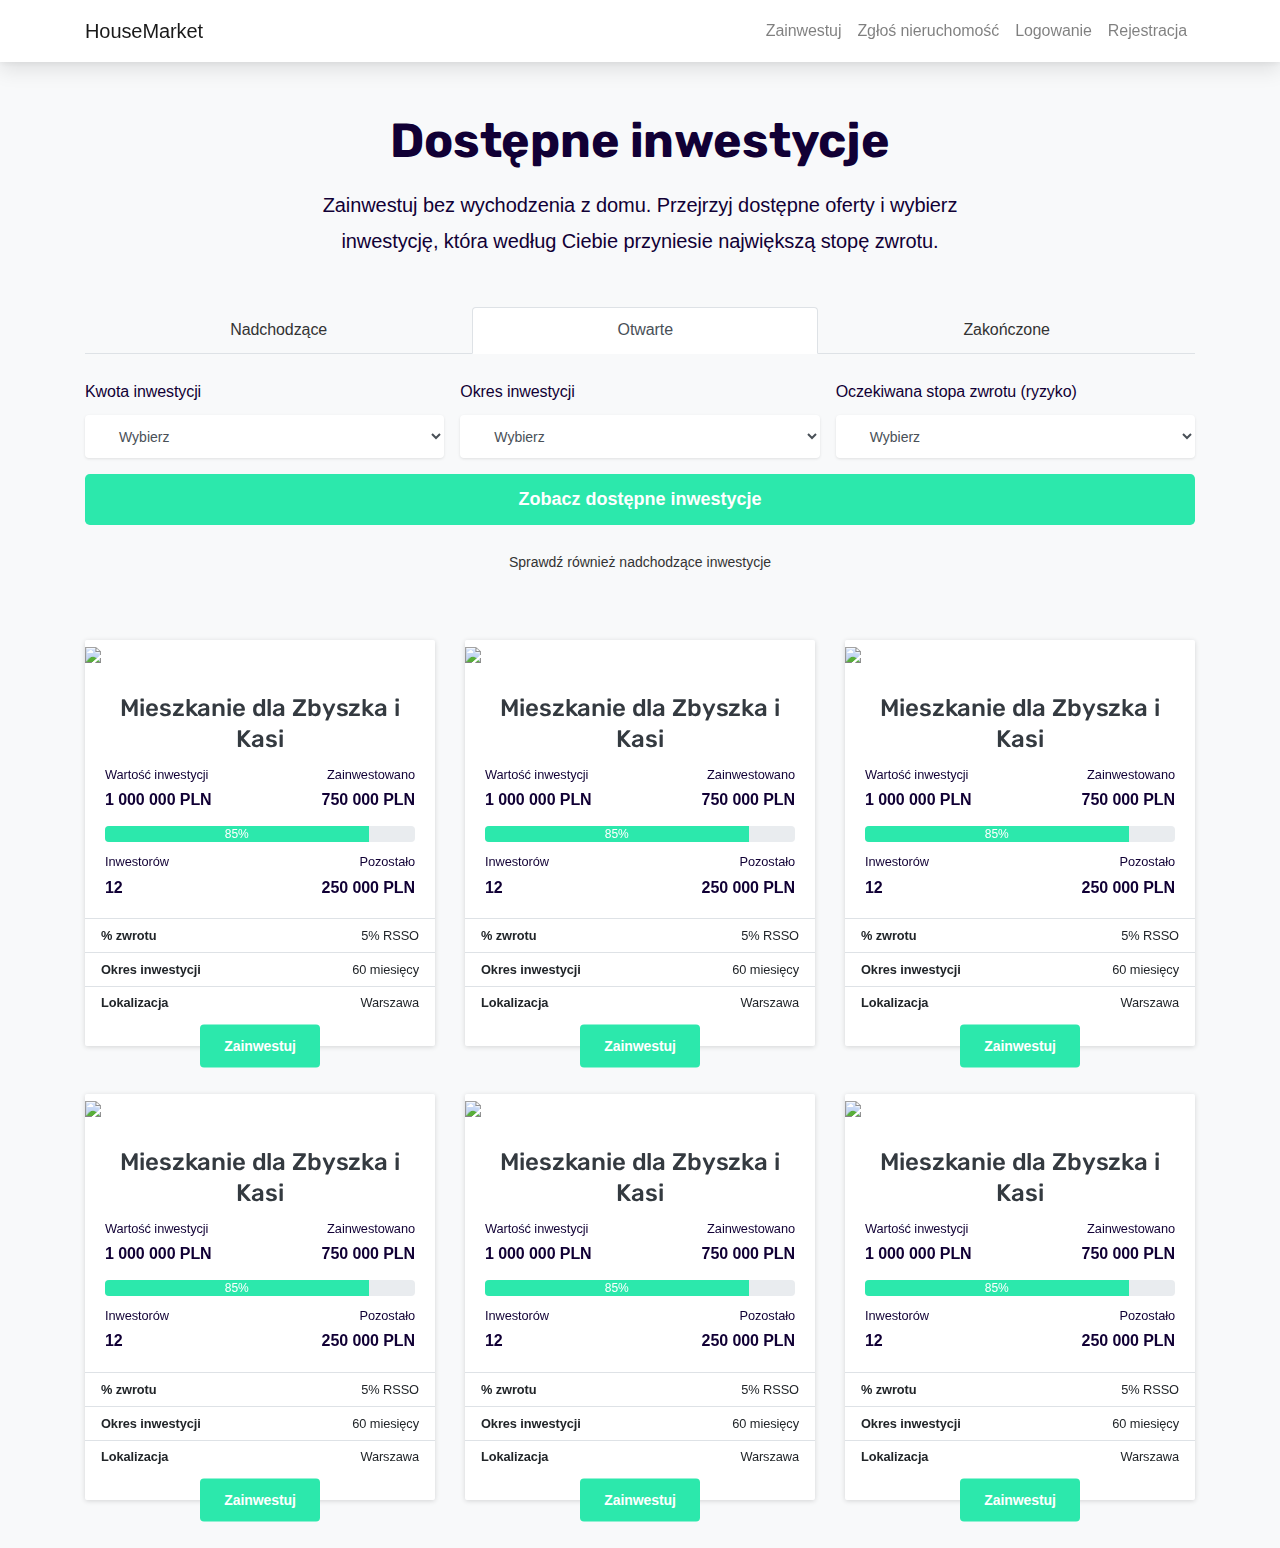
==== commit c5119465: "Update" ====
--- a/index.html
+++ b/index.html
@@ -5,14 +5,15 @@
     <meta charset="utf-8">
     <meta name="viewport" content="width=device-width, initial-scale=1.0, shrink-to-fit=no">
     <title>HouseMarket</title>
-    <link rel="stylesheet" href="assets/bootstrap/css/bootstrap.min.css?h=53a3e8cd55575d0d4dd737bfaacb1d0a">
+    <link rel="stylesheet" href="assets/bootstrap/css/bootstrap.min.css">
     <link rel="stylesheet" href="https://fonts.googleapis.com/css?family=Rubik:300,300i,400,400i,500,500i,600,600i,700,700i,800,800i,900,900i&amp;subset=latin-ext&amp;display=swap">
-    <link rel="stylesheet" href="assets/fonts/fontawesome-all.min.css?h=37efe7e508357f382d0a5b2b73cd47ee">
-    <link rel="stylesheet" href="assets/css/utilities/utilities.compiled.css?h=32698cf99c0a28fb6a595deedc9db4fb">
+    <link rel="stylesheet" href="assets/fonts/fontawesome-all.min.css">
+    <link rel="stylesheet" href="assets/css/pix-essentials-style-2.css">
+    <link rel="stylesheet" href="assets/css/utilities/utilities.compiled.css">
+    <link rel="stylesheet" href="assets/css/libs/libs.compiled.css">
     <link rel="stylesheet" href="https://cdn.jsdelivr.net/npm/select2@4.1.0-rc.0/dist/css/select2.min.css">
-    <link rel="stylesheet" href="assets/css/overrides/select2.compiled.css?h=7a6507aa6169f1d8ff97fda0ec002e79">
-    <link rel="stylesheet" href="assets/css/page.compiled.css?h=b4d4c89ed618af8d8d4192ed8d9b89f8">
-    <link rel="stylesheet" href="assets/css/pix-essentials-style-2.css?h=0f85f0551386c3fada2c430e18542e4b">
+    <link rel="stylesheet" href="assets/css/overrides/select2.compiled.css">
+    <link rel="stylesheet" href="assets/css/page.compiled.css">
 </head>
 
 <body class="bg-transparent m-0">
@@ -24,7 +25,7 @@
                         <div class="collapse navbar-collapse" id="navcol-1">
                             <ul class="navbar-nav ml-auto">
                                 <li class="nav-item"><a class="nav-link" href="index.html">Zainwestuj</a></li>
-                                <li class="nav-item"><a class="nav-link" href="application.html">Zgłoś nieruchomość</a></li>
+                                <li class="nav-item"><a class="nav-link" href="application-investment.html">Zgłoś nieruchomość</a></li>
                                 <li class="nav-item"><a class="nav-link" href="register.html">Logowanie</a></li>
                                 <li class="nav-item"><a class="nav-link" href="register.html">Rejestracja</a></li>
                             </ul>
@@ -47,7 +48,7 @@
                     <div class="mb-4">
                         <ul class="nav nav-tabs nav-fill">
                             <li class="nav-item"><a class="nav-link" href="#">Nadchodzące</a></li>
-                            <li class="nav-item"><a class="nav-link" href="#">Otwarte</a></li>
+                            <li class="nav-item"><a class="nav-link active" href="#">Otwarte</a></li>
                             <li class="nav-item"><a class="nav-link" href="#">Zakończone</a></li>
                         </ul>
                     </div>
@@ -82,160 +83,256 @@
                                 <div class="card bg-white shadow-sm rounded">
                                     <div><img class="img-fluid" src="https://housemarket.com.pl/wp-content/uploads/2022/03/pexels-vecislavas-popa-1571453-scaled.jpg"></div>
                                     <div class="card-body pt-4 pb-3">
-                                        <h5 class="card-title mb-2"><a class="text-dark" href="content.html">Mieszkanie dla Zbyszka i Kasi</a></h5>
-                                        <p class="text-dark card-text card-text">Kasia i Zbyszek niedawno skończyli studia, aktualnie pracują w Warszawie. Kasia jest pielęgniarką, Zbyszek prowadzi małą kawiarnię…<br></p>
-                                    </div>
-                                    <div>
-                                        <table class="table table-sm mb-0">
-                                            <tbody>
-                                                <tr>
-                                                    <th class="pl-3">% zwrotu</th>
-                                                    <td class="text-right pr-3">5% RSSO</td>
-                                                </tr>
-                                                <tr>
-                                                    <th class="pl-3">Okres inwestycji</th>
-                                                    <td class="text-right pr-3">60 miesięcy</td>
-                                                </tr>
-                                                <tr>
-                                                    <th class="pl-3">Lokalizacja</th>
-                                                    <td class="text-right pr-3">Warszawa</td>
-                                                </tr>
-                                            </tbody>
-                                        </table>
-                                    </div>
-                                    <div class="card-footer bg-transparent px-3 py-0 mt-n3">
-                                        <div class="d-flex justify-content-center" style="transform: translateY(50%);"><a class="btn btn-primary mr-0 px-4" role="button" href="content.html"><strong>Zainwestuj</strong></a></div>
-                                    </div>
-                                </div>
-                            </div>
-                            <div class="col-12 col-md-6 col-xl-4 py-4">
-                                <div class="card bg-white shadow-sm rounded">
-                                    <div><img class="img-fluid" src="https://housemarket.com.pl/wp-content/uploads/2022/03/pexels-vecislavas-popa-1571453-scaled.jpg"></div>
-                                    <div class="card-body pt-4 pb-3">
-                                        <h5 class="card-title mb-2"><a class="text-dark" href="content.html">Mieszkanie dla Zbyszka i Kasi</a></h5>
-                                        <p class="text-dark card-text card-text">Kasia i Zbyszek niedawno skończyli studia, aktualnie pracują w Warszawie. Kasia jest pielęgniarką, Zbyszek prowadzi małą kawiarnię…<br></p>
-                                    </div>
-                                    <div>
-                                        <table class="table table-sm mb-0">
-                                            <tbody>
-                                                <tr>
-                                                    <th class="pl-3">% zwrotu</th>
-                                                    <td class="text-right pr-3">5% RSSO</td>
-                                                </tr>
-                                                <tr>
-                                                    <th class="pl-3">Okres inwestycji</th>
-                                                    <td class="text-right pr-3">60 miesięcy</td>
-                                                </tr>
-                                                <tr>
-                                                    <th class="pl-3">Lokalizacja</th>
-                                                    <td class="text-right pr-3">Warszawa</td>
-                                                </tr>
-                                            </tbody>
-                                        </table>
-                                    </div>
-                                    <div class="card-footer bg-transparent px-3 py-0 mt-n3">
-                                        <div class="d-flex justify-content-center" style="transform: translateY(50%);"><a class="btn btn-primary mr-0 px-4" role="button" href="content.html"><strong>Zainwestuj</strong></a></div>
-                                    </div>
-                                </div>
-                            </div>
-                            <div class="col-12 col-md-6 col-xl-4 py-4">
-                                <div class="card bg-white shadow-sm rounded">
-                                    <div><img class="img-fluid" src="https://housemarket.com.pl/wp-content/uploads/2022/03/pexels-vecislavas-popa-1571453-scaled.jpg"></div>
-                                    <div class="card-body pt-4 pb-3">
-                                        <h5 class="card-title mb-2"><a class="text-dark" href="content.html">Mieszkanie dla Zbyszka i Kasi</a></h5>
-                                        <p class="text-dark card-text card-text">Kasia i Zbyszek niedawno skończyli studia, aktualnie pracują w Warszawie. Kasia jest pielęgniarką, Zbyszek prowadzi małą kawiarnię…<br></p>
-                                    </div>
-                                    <div>
-                                        <table class="table table-sm mb-0">
-                                            <tbody>
-                                                <tr>
-                                                    <th class="pl-3">% zwrotu</th>
-                                                    <td class="text-right pr-3">5% RSSO</td>
-                                                </tr>
-                                                <tr>
-                                                    <th class="pl-3">Okres inwestycji</th>
-                                                    <td class="text-right pr-3">60 miesięcy</td>
-                                                </tr>
-                                                <tr>
-                                                    <th class="pl-3">Lokalizacja</th>
-                                                    <td class="text-right pr-3">Warszawa</td>
-                                                </tr>
-                                            </tbody>
-                                        </table>
-                                    </div>
-                                    <div class="card-footer bg-transparent px-3 py-0 mt-n3">
-                                        <div class="d-flex justify-content-center" style="transform: translateY(50%);"><a class="btn btn-primary mr-0 px-4" role="button" href="content.html"><strong>Zainwestuj</strong></a></div>
-                                    </div>
-                                </div>
-                            </div>
-                            <div class="col-12 col-md-6 col-xl-4 py-4">
-                                <div class="card bg-white shadow-sm rounded">
-                                    <div><img class="img-fluid" src="https://housemarket.com.pl/wp-content/uploads/2022/03/pexels-vecislavas-popa-1571453-scaled.jpg"></div>
-                                    <div class="card-body pt-4 pb-3">
-                                        <h5 class="card-title mb-2"><a class="text-dark" href="content.html">Mieszkanie dla Zbyszka i Kasi</a></h5>
-                                        <p class="text-dark card-text card-text">Kasia i Zbyszek niedawno skończyli studia, aktualnie pracują w Warszawie. Kasia jest pielęgniarką, Zbyszek prowadzi małą kawiarnię…<br></p>
-                                    </div>
-                                    <div>
-                                        <table class="table table-sm mb-0">
-                                            <tbody>
-                                                <tr>
-                                                    <th class="pl-3">% zwrotu</th>
-                                                    <td class="text-right pr-3">5% RSSO</td>
-                                                </tr>
-                                                <tr>
-                                                    <th class="pl-3">Okres inwestycji</th>
-                                                    <td class="text-right pr-3">60 miesięcy</td>
-                                                </tr>
-                                                <tr>
-                                                    <th class="pl-3">Lokalizacja</th>
-                                                    <td class="text-right pr-3">Warszawa</td>
-                                                </tr>
-                                            </tbody>
-                                        </table>
-                                    </div>
-                                    <div class="card-footer bg-transparent px-3 py-0 mt-n3">
-                                        <div class="d-flex justify-content-center" style="transform: translateY(50%);"><a class="btn btn-primary mr-0 px-4" role="button" href="content.html"><strong>Zainwestuj</strong></a></div>
-                                    </div>
-                                </div>
-                            </div>
-                            <div class="col-12 col-md-6 col-xl-4 py-4">
-                                <div class="card bg-white shadow-sm rounded">
-                                    <div><img class="img-fluid" src="https://housemarket.com.pl/wp-content/uploads/2022/03/pexels-vecislavas-popa-1571453-scaled.jpg"></div>
-                                    <div class="card-body pt-4 pb-3">
-                                        <h5 class="card-title mb-2"><a class="text-dark" href="content.html">Mieszkanie dla Zbyszka i Kasi</a></h5>
-                                        <p class="text-dark card-text card-text">Kasia i Zbyszek niedawno skończyli studia, aktualnie pracują w Warszawie. Kasia jest pielęgniarką, Zbyszek prowadzi małą kawiarnię…<br></p>
-                                    </div>
-                                    <div>
-                                        <table class="table table-sm mb-0">
-                                            <tbody>
-                                                <tr>
-                                                    <th class="pl-3">% zwrotu</th>
-                                                    <td class="text-right pr-3">5% RSSO</td>
-                                                </tr>
-                                                <tr>
-                                                    <th class="pl-3">Okres inwestycji</th>
-                                                    <td class="text-right pr-3">60 miesięcy</td>
-                                                </tr>
-                                                <tr>
-                                                    <th class="pl-3">Lokalizacja</th>
-                                                    <td class="text-right pr-3">Warszawa</td>
-                                                </tr>
-                                            </tbody>
-                                        </table>
-                                    </div>
-                                    <div class="card-footer bg-transparent px-3 py-0 mt-n3">
-                                        <div class="d-flex justify-content-center" style="transform: translateY(50%);"><a class="btn btn-primary mr-0 px-4" role="button" href="content.html"><strong>Zainwestuj</strong></a></div>
-                                    </div>
-                                </div>
-                            </div>
-                            <div class="col-12 col-md-6 col-xl-4 py-4">
-                                <div class="card bg-white shadow-sm rounded">
-                                    <div><img class="img-fluid" src="https://housemarket.com.pl/wp-content/uploads/2022/03/pexels-vecislavas-popa-1571453-scaled.jpg"></div>
-                                    <div class="card-body pt-4 pb-3">
-                                        <h5 class="card-title mb-2"><a class="text-dark" href="content.html">Mieszkanie dla Zbyszka i Kasi</a></h5>
-                                        <p class="text-dark card-text card-text">Kasia i Zbyszek niedawno skończyli studia, aktualnie pracują w Warszawie. Kasia jest pielęgniarką, Zbyszek prowadzi małą kawiarnię…<br></p>
-                                    </div>
-                                    <div>
+                                        <h5 class="text-center card-title mb-2"><a class="text-dark" href="content.html">Mieszkanie dla Zbyszka i Kasi</a></h5>
+                                        <div class="mb-2">
+                                            <div class="row m-n2">
+                                                <div class="col-6 p-2"><small class="d-block">Wartość inwestycji</small><span class="d-block"><strong>1 000 000 PLN</strong></span></div>
+                                                <div class="col-6 p-2"><small class="text-right d-block">Zainwestowano</small><span class="text-right d-block"><strong>750 000 PLN</strong></span></div>
+                                            </div>
+                                        </div>
+                                        <div>
+                                            <div class="row m-n1">
+                                                <div class="col-12 p-1">
+                                                    <div class="progress">
+                                                        <div class="progress-bar bg-primary" aria-valuenow="85" aria-valuemin="0" aria-valuemax="100" style="width: 85%;">85%</div>
+                                                    </div>
+                                                </div>
+                                                <div class="col-6 p-1"><small class="d-block">Inwestorów</small><span class="d-block"><strong>12</strong></span></div>
+                                                <div class="col-6 p-1"><small class="text-right d-block">Pozostało</small><span class="text-right d-block"><strong>250 000 PLN</strong></span></div>
+                                            </div>
+                                        </div>
+                                    </div>
+                                    <div class="small">
+                                        <table class="table table-sm mb-0">
+                                            <tbody>
+                                                <tr>
+                                                    <th class="pl-3">% zwrotu</th>
+                                                    <td class="text-right pr-3">5% RSSO</td>
+                                                </tr>
+                                                <tr>
+                                                    <th class="pl-3">Okres inwestycji</th>
+                                                    <td class="text-right pr-3">60 miesięcy</td>
+                                                </tr>
+                                                <tr>
+                                                    <th class="pl-3">Lokalizacja</th>
+                                                    <td class="text-right pr-3">Warszawa</td>
+                                                </tr>
+                                            </tbody>
+                                        </table>
+                                    </div>
+                                    <div class="card-footer bg-transparent px-3 py-0 mt-n3">
+                                        <div class="d-flex justify-content-center" style="transform: translateY(50%);"><a class="btn btn-primary mr-0 px-4" role="button" href="content.html"><strong>Zainwestuj</strong></a></div>
+                                    </div>
+                                </div>
+                            </div>
+                            <div class="col-12 col-md-6 col-xl-4 py-4">
+                                <div class="card bg-white shadow-sm rounded">
+                                    <div><img class="img-fluid" src="https://housemarket.com.pl/wp-content/uploads/2022/03/pexels-vecislavas-popa-1571453-scaled.jpg"></div>
+                                    <div class="card-body pt-4 pb-3">
+                                        <h5 class="text-center card-title mb-2"><a class="text-dark" href="content.html">Mieszkanie dla Zbyszka i Kasi</a></h5>
+                                        <div class="mb-2">
+                                            <div class="row m-n2">
+                                                <div class="col-6 p-2"><small class="d-block">Wartość inwestycji</small><span class="d-block"><strong>1 000 000 PLN</strong></span></div>
+                                                <div class="col-6 p-2"><small class="text-right d-block">Zainwestowano</small><span class="text-right d-block"><strong>750 000 PLN</strong></span></div>
+                                            </div>
+                                        </div>
+                                        <div>
+                                            <div class="row m-n1">
+                                                <div class="col-12 p-1">
+                                                    <div class="progress">
+                                                        <div class="progress-bar bg-primary" aria-valuenow="85" aria-valuemin="0" aria-valuemax="100" style="width: 85%;">85%</div>
+                                                    </div>
+                                                </div>
+                                                <div class="col-6 p-1"><small class="d-block">Inwestorów</small><span class="d-block"><strong>12</strong></span></div>
+                                                <div class="col-6 p-1"><small class="text-right d-block">Pozostało</small><span class="text-right d-block"><strong>250 000 PLN</strong></span></div>
+                                            </div>
+                                        </div>
+                                    </div>
+                                    <div class="small">
+                                        <table class="table table-sm mb-0">
+                                            <tbody>
+                                                <tr>
+                                                    <th class="pl-3">% zwrotu</th>
+                                                    <td class="text-right pr-3">5% RSSO</td>
+                                                </tr>
+                                                <tr>
+                                                    <th class="pl-3">Okres inwestycji</th>
+                                                    <td class="text-right pr-3">60 miesięcy</td>
+                                                </tr>
+                                                <tr>
+                                                    <th class="pl-3">Lokalizacja</th>
+                                                    <td class="text-right pr-3">Warszawa</td>
+                                                </tr>
+                                            </tbody>
+                                        </table>
+                                    </div>
+                                    <div class="card-footer bg-transparent px-3 py-0 mt-n3">
+                                        <div class="d-flex justify-content-center" style="transform: translateY(50%);"><a class="btn btn-primary mr-0 px-4" role="button" href="content.html"><strong>Zainwestuj</strong></a></div>
+                                    </div>
+                                </div>
+                            </div>
+                            <div class="col-12 col-md-6 col-xl-4 py-4">
+                                <div class="card bg-white shadow-sm rounded">
+                                    <div><img class="img-fluid" src="https://housemarket.com.pl/wp-content/uploads/2022/03/pexels-vecislavas-popa-1571453-scaled.jpg"></div>
+                                    <div class="card-body pt-4 pb-3">
+                                        <h5 class="text-center card-title mb-2"><a class="text-dark" href="content.html">Mieszkanie dla Zbyszka i Kasi</a></h5>
+                                        <div class="mb-2">
+                                            <div class="row m-n2">
+                                                <div class="col-6 p-2"><small class="d-block">Wartość inwestycji</small><span class="d-block"><strong>1 000 000 PLN</strong></span></div>
+                                                <div class="col-6 p-2"><small class="text-right d-block">Zainwestowano</small><span class="text-right d-block"><strong>750 000 PLN</strong></span></div>
+                                            </div>
+                                        </div>
+                                        <div>
+                                            <div class="row m-n1">
+                                                <div class="col-12 p-1">
+                                                    <div class="progress">
+                                                        <div class="progress-bar bg-primary" aria-valuenow="85" aria-valuemin="0" aria-valuemax="100" style="width: 85%;">85%</div>
+                                                    </div>
+                                                </div>
+                                                <div class="col-6 p-1"><small class="d-block">Inwestorów</small><span class="d-block"><strong>12</strong></span></div>
+                                                <div class="col-6 p-1"><small class="text-right d-block">Pozostało</small><span class="text-right d-block"><strong>250 000 PLN</strong></span></div>
+                                            </div>
+                                        </div>
+                                    </div>
+                                    <div class="small">
+                                        <table class="table table-sm mb-0">
+                                            <tbody>
+                                                <tr>
+                                                    <th class="pl-3">% zwrotu</th>
+                                                    <td class="text-right pr-3">5% RSSO</td>
+                                                </tr>
+                                                <tr>
+                                                    <th class="pl-3">Okres inwestycji</th>
+                                                    <td class="text-right pr-3">60 miesięcy</td>
+                                                </tr>
+                                                <tr>
+                                                    <th class="pl-3">Lokalizacja</th>
+                                                    <td class="text-right pr-3">Warszawa</td>
+                                                </tr>
+                                            </tbody>
+                                        </table>
+                                    </div>
+                                    <div class="card-footer bg-transparent px-3 py-0 mt-n3">
+                                        <div class="d-flex justify-content-center" style="transform: translateY(50%);"><a class="btn btn-primary mr-0 px-4" role="button" href="content.html"><strong>Zainwestuj</strong></a></div>
+                                    </div>
+                                </div>
+                            </div>
+                            <div class="col-12 col-md-6 col-xl-4 py-4">
+                                <div class="card bg-white shadow-sm rounded">
+                                    <div><img class="img-fluid" src="https://housemarket.com.pl/wp-content/uploads/2022/03/pexels-vecislavas-popa-1571453-scaled.jpg"></div>
+                                    <div class="card-body pt-4 pb-3">
+                                        <h5 class="text-center card-title mb-2"><a class="text-dark" href="content.html">Mieszkanie dla Zbyszka i Kasi</a></h5>
+                                        <div class="mb-2">
+                                            <div class="row m-n2">
+                                                <div class="col-6 p-2"><small class="d-block">Wartość inwestycji</small><span class="d-block"><strong>1 000 000 PLN</strong></span></div>
+                                                <div class="col-6 p-2"><small class="text-right d-block">Zainwestowano</small><span class="text-right d-block"><strong>750 000 PLN</strong></span></div>
+                                            </div>
+                                        </div>
+                                        <div>
+                                            <div class="row m-n1">
+                                                <div class="col-12 p-1">
+                                                    <div class="progress">
+                                                        <div class="progress-bar bg-primary" aria-valuenow="85" aria-valuemin="0" aria-valuemax="100" style="width: 85%;">85%</div>
+                                                    </div>
+                                                </div>
+                                                <div class="col-6 p-1"><small class="d-block">Inwestorów</small><span class="d-block"><strong>12</strong></span></div>
+                                                <div class="col-6 p-1"><small class="text-right d-block">Pozostało</small><span class="text-right d-block"><strong>250 000 PLN</strong></span></div>
+                                            </div>
+                                        </div>
+                                    </div>
+                                    <div class="small">
+                                        <table class="table table-sm mb-0">
+                                            <tbody>
+                                                <tr>
+                                                    <th class="pl-3">% zwrotu</th>
+                                                    <td class="text-right pr-3">5% RSSO</td>
+                                                </tr>
+                                                <tr>
+                                                    <th class="pl-3">Okres inwestycji</th>
+                                                    <td class="text-right pr-3">60 miesięcy</td>
+                                                </tr>
+                                                <tr>
+                                                    <th class="pl-3">Lokalizacja</th>
+                                                    <td class="text-right pr-3">Warszawa</td>
+                                                </tr>
+                                            </tbody>
+                                        </table>
+                                    </div>
+                                    <div class="card-footer bg-transparent px-3 py-0 mt-n3">
+                                        <div class="d-flex justify-content-center" style="transform: translateY(50%);"><a class="btn btn-primary mr-0 px-4" role="button" href="content.html"><strong>Zainwestuj</strong></a></div>
+                                    </div>
+                                </div>
+                            </div>
+                            <div class="col-12 col-md-6 col-xl-4 py-4">
+                                <div class="card bg-white shadow-sm rounded">
+                                    <div><img class="img-fluid" src="https://housemarket.com.pl/wp-content/uploads/2022/03/pexels-vecislavas-popa-1571453-scaled.jpg"></div>
+                                    <div class="card-body pt-4 pb-3">
+                                        <h5 class="text-center card-title mb-2"><a class="text-dark" href="content.html">Mieszkanie dla Zbyszka i Kasi</a></h5>
+                                        <div class="mb-2">
+                                            <div class="row m-n2">
+                                                <div class="col-6 p-2"><small class="d-block">Wartość inwestycji</small><span class="d-block"><strong>1 000 000 PLN</strong></span></div>
+                                                <div class="col-6 p-2"><small class="text-right d-block">Zainwestowano</small><span class="text-right d-block"><strong>750 000 PLN</strong></span></div>
+                                            </div>
+                                        </div>
+                                        <div>
+                                            <div class="row m-n1">
+                                                <div class="col-12 p-1">
+                                                    <div class="progress">
+                                                        <div class="progress-bar bg-primary" aria-valuenow="85" aria-valuemin="0" aria-valuemax="100" style="width: 85%;">85%</div>
+                                                    </div>
+                                                </div>
+                                                <div class="col-6 p-1"><small class="d-block">Inwestorów</small><span class="d-block"><strong>12</strong></span></div>
+                                                <div class="col-6 p-1"><small class="text-right d-block">Pozostało</small><span class="text-right d-block"><strong>250 000 PLN</strong></span></div>
+                                            </div>
+                                        </div>
+                                    </div>
+                                    <div class="small">
+                                        <table class="table table-sm mb-0">
+                                            <tbody>
+                                                <tr>
+                                                    <th class="pl-3">% zwrotu</th>
+                                                    <td class="text-right pr-3">5% RSSO</td>
+                                                </tr>
+                                                <tr>
+                                                    <th class="pl-3">Okres inwestycji</th>
+                                                    <td class="text-right pr-3">60 miesięcy</td>
+                                                </tr>
+                                                <tr>
+                                                    <th class="pl-3">Lokalizacja</th>
+                                                    <td class="text-right pr-3">Warszawa</td>
+                                                </tr>
+                                            </tbody>
+                                        </table>
+                                    </div>
+                                    <div class="card-footer bg-transparent px-3 py-0 mt-n3">
+                                        <div class="d-flex justify-content-center" style="transform: translateY(50%);"><a class="btn btn-primary mr-0 px-4" role="button" href="content.html"><strong>Zainwestuj</strong></a></div>
+                                    </div>
+                                </div>
+                            </div>
+                            <div class="col-12 col-md-6 col-xl-4 py-4">
+                                <div class="card bg-white shadow-sm rounded">
+                                    <div><img class="img-fluid" src="https://housemarket.com.pl/wp-content/uploads/2022/03/pexels-vecislavas-popa-1571453-scaled.jpg"></div>
+                                    <div class="card-body pt-4 pb-3">
+                                        <h5 class="text-center card-title mb-2"><a class="text-dark" href="content.html">Mieszkanie dla Zbyszka i Kasi</a></h5>
+                                        <div class="mb-2">
+                                            <div class="row m-n2">
+                                                <div class="col-6 p-2"><small class="d-block">Wartość inwestycji</small><span class="d-block"><strong>1 000 000 PLN</strong></span></div>
+                                                <div class="col-6 p-2"><small class="text-right d-block">Zainwestowano</small><span class="text-right d-block"><strong>750 000 PLN</strong></span></div>
+                                            </div>
+                                        </div>
+                                        <div>
+                                            <div class="row m-n1">
+                                                <div class="col-12 p-1">
+                                                    <div class="progress">
+                                                        <div class="progress-bar bg-primary" aria-valuenow="85" aria-valuemin="0" aria-valuemax="100" style="width: 85%;">85%</div>
+                                                    </div>
+                                                </div>
+                                                <div class="col-6 p-1"><small class="d-block">Inwestorów</small><span class="d-block"><strong>12</strong></span></div>
+                                                <div class="col-6 p-1"><small class="text-right d-block">Pozostało</small><span class="text-right d-block"><strong>250 000 PLN</strong></span></div>
+                                            </div>
+                                        </div>
+                                    </div>
+                                    <div class="small">
                                         <table class="table table-sm mb-0">
                                             <tbody>
                                                 <tr>
@@ -264,10 +361,12 @@
             </div>
         </main>
     </div>
-    <script src="assets/js/jquery.min.js?h=84e399b8f2181ccd73394fdeddff1638"></script>
-    <script src="assets/bootstrap/js/bootstrap.min.js?h=2504f2315ca47ea4d62e67e20a5551d7"></script>
+    <script src="assets/js/jquery.min.js"></script>
+    <script src="assets/bootstrap/js/bootstrap.min.js"></script>
+    <script src="assets/js/libs/flickity.pkgd.min.js"></script>
+    <script src="assets/js/libs/triggers/flickity.js"></script>
     <script src="https://cdn.jsdelivr.net/npm/select2@4.1.0-rc.0/dist/js/select2.min.js"></script>
-    <script src="assets/js/libs/triggers/select2.js?h=783297d4cf63336b49d005229fc74ce4"></script>
+    <script src="assets/js/libs/triggers/select2.js"></script>
 </body>
 
 </html>--- a/assets/css/libs/libs.compiled.css
+++ b/assets/css/libs/libs.compiled.css
@@ -0,0 +1,160 @@
+/* ! Flickity v2.2.1
+https://flickity.metafizzy.co
+---------------------------------------------- */
+.flickity-enabled {
+  position: relative;
+}
+
+.flickity-enabled:focus {
+  outline: none;
+}
+
+.flickity-viewport {
+  overflow: hidden;
+  position: relative;
+  height: 100%;
+}
+
+.flickity-slider {
+  position: absolute;
+  width: 100%;
+  height: 100%;
+}
+
+/* draggable */
+.flickity-enabled.is-draggable {
+  -webkit-tap-highlight-color: transparent;
+  -webkit-user-select: none;
+  -moz-user-select: none;
+  -ms-user-select: none;
+  user-select: none;
+}
+
+.flickity-enabled.is-draggable .flickity-viewport {
+  cursor: move;
+  cursor: -webkit-grab;
+  cursor: grab;
+}
+
+.flickity-enabled.is-draggable .flickity-viewport.is-pointer-down {
+  cursor: -webkit-grabbing;
+  cursor: grabbing;
+}
+
+/* ---- flickity-button ---- */
+.flickity-button {
+  position: absolute;
+  background: rgba(255, 255, 255, 0.75);
+  border: none;
+  color: #333;
+}
+
+.flickity-button:hover {
+  background: white;
+  cursor: pointer;
+}
+
+.flickity-button:focus {
+  outline: none;
+  box-shadow: 0 0 0 5px #19F;
+}
+
+.flickity-button:active {
+  opacity: 0.6;
+}
+
+.flickity-button:disabled {
+  opacity: 0.3;
+  cursor: auto;
+  pointer-events: none;
+}
+
+.flickity-button-icon {
+  fill: currentColor;
+}
+
+/* ---- previous/next buttons ---- */
+.flickity-prev-next-button {
+  top: 50%;
+  width: 44px;
+  height: 44px;
+  border-radius: 50%;
+  transform: translateY(-50%);
+}
+
+.flickity-prev-next-button.previous {
+  left: 10px;
+}
+
+.flickity-prev-next-button.next {
+  right: 10px;
+}
+
+/* right to left */
+.flickity-rtl .flickity-prev-next-button.previous {
+  left: auto;
+  right: 10px;
+}
+
+.flickity-rtl .flickity-prev-next-button.next {
+  right: auto;
+  left: 10px;
+}
+
+.flickity-prev-next-button .flickity-button-icon {
+  position: absolute;
+  left: 20%;
+  top: 20%;
+  width: 60%;
+  height: 60%;
+}
+
+/* ---- page dots ---- */
+.flickity-page-dots {
+  position: absolute;
+  width: 100%;
+  bottom: -25px;
+  padding: 0;
+  margin: 0;
+  list-style: none;
+  text-align: center;
+  line-height: 1;
+}
+
+.flickity-rtl .flickity-page-dots {
+  direction: rtl;
+}
+
+.flickity-page-dots .dot {
+  display: inline-block;
+  width: 10px;
+  height: 10px;
+  margin: 0 8px;
+  background: #333;
+  border-radius: 50%;
+  opacity: 0.25;
+  cursor: pointer;
+}
+
+.flickity-page-dots .dot.is-selected {
+  opacity: 1;
+}
+
+.flickity-viewport {
+  width: 100%;
+  height: 100%;
+}
+
+.flickity--slider.hide--arrows .flickity-prev-next-button {
+  display: none;
+}
+.flickity--slider.hide--nav .flickity-page-dots {
+  display: none;
+}
+.flickity--slider.arrows--white .flickity-prev-next-button {
+  border-radius: 0;
+  background: transparent;
+}
+.flickity--slider.arrows--white .flickity-prev-next-button svg * {
+  fill: white;
+}